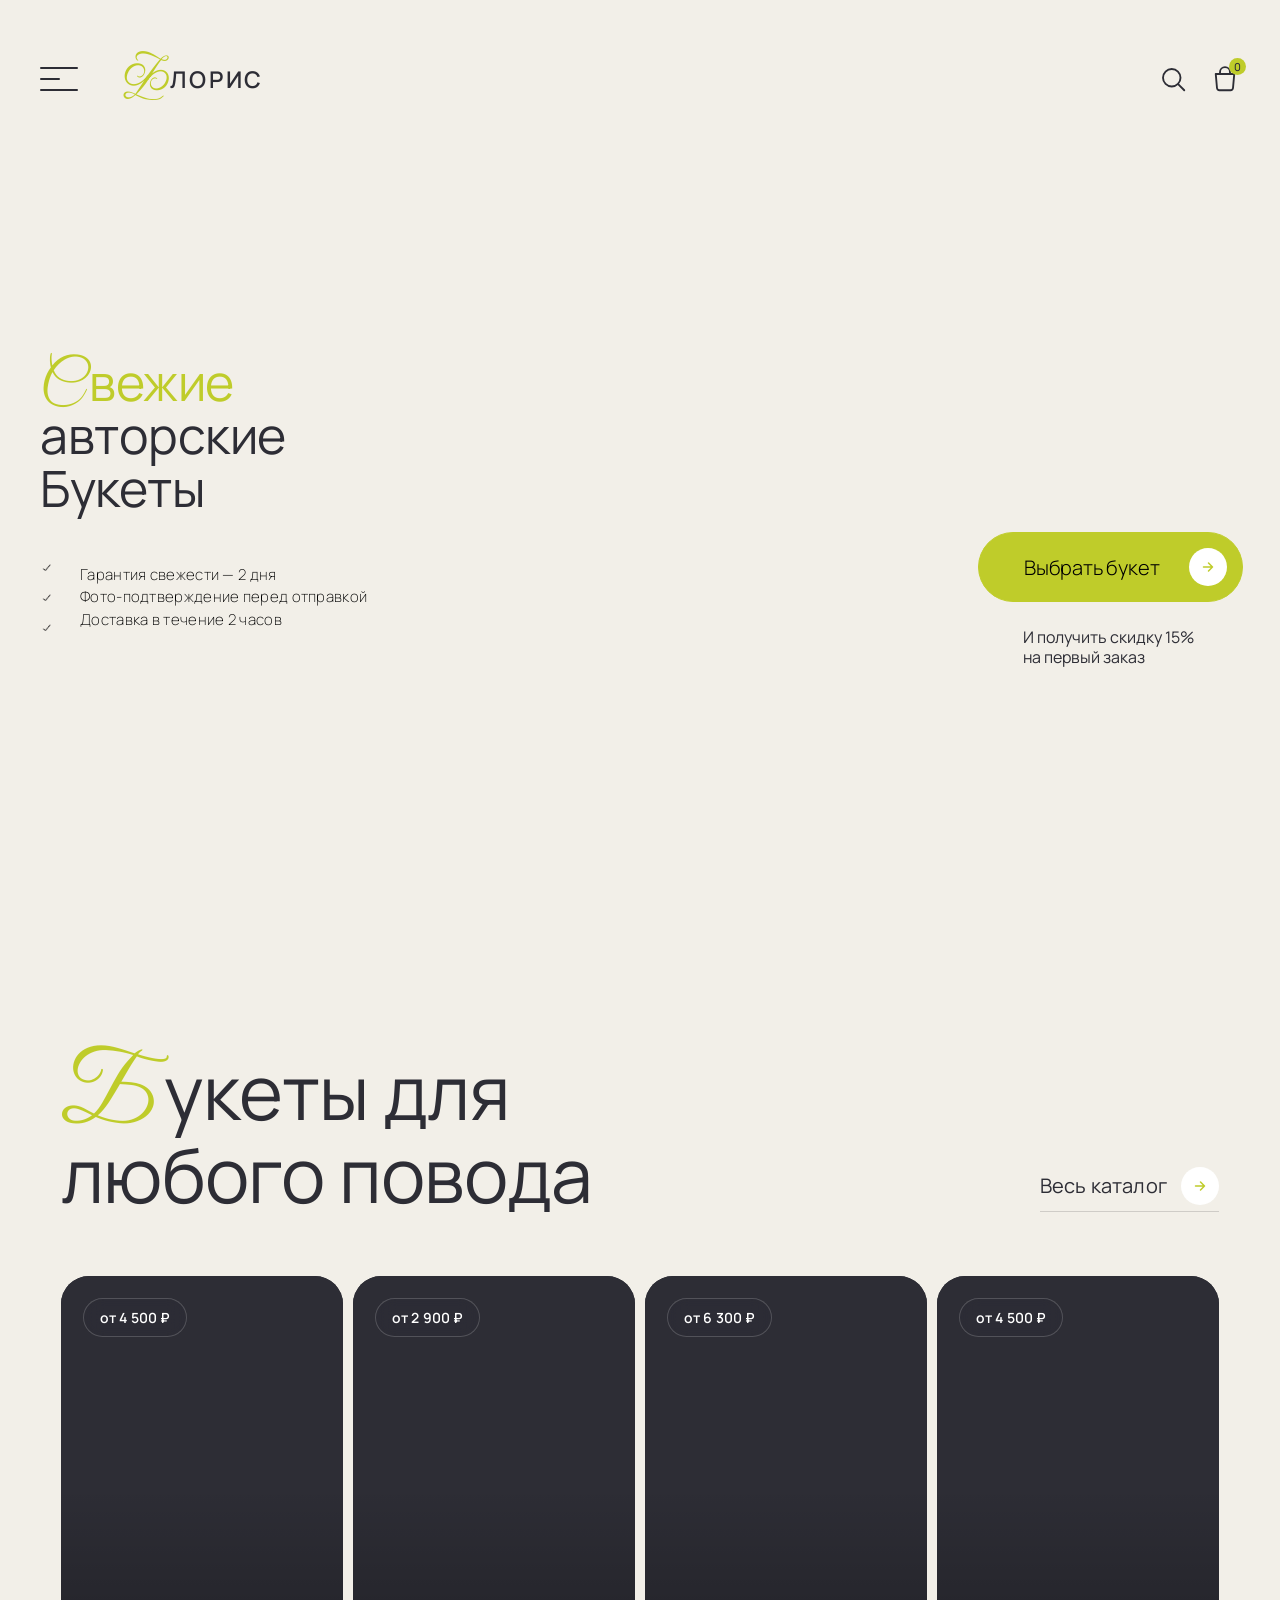
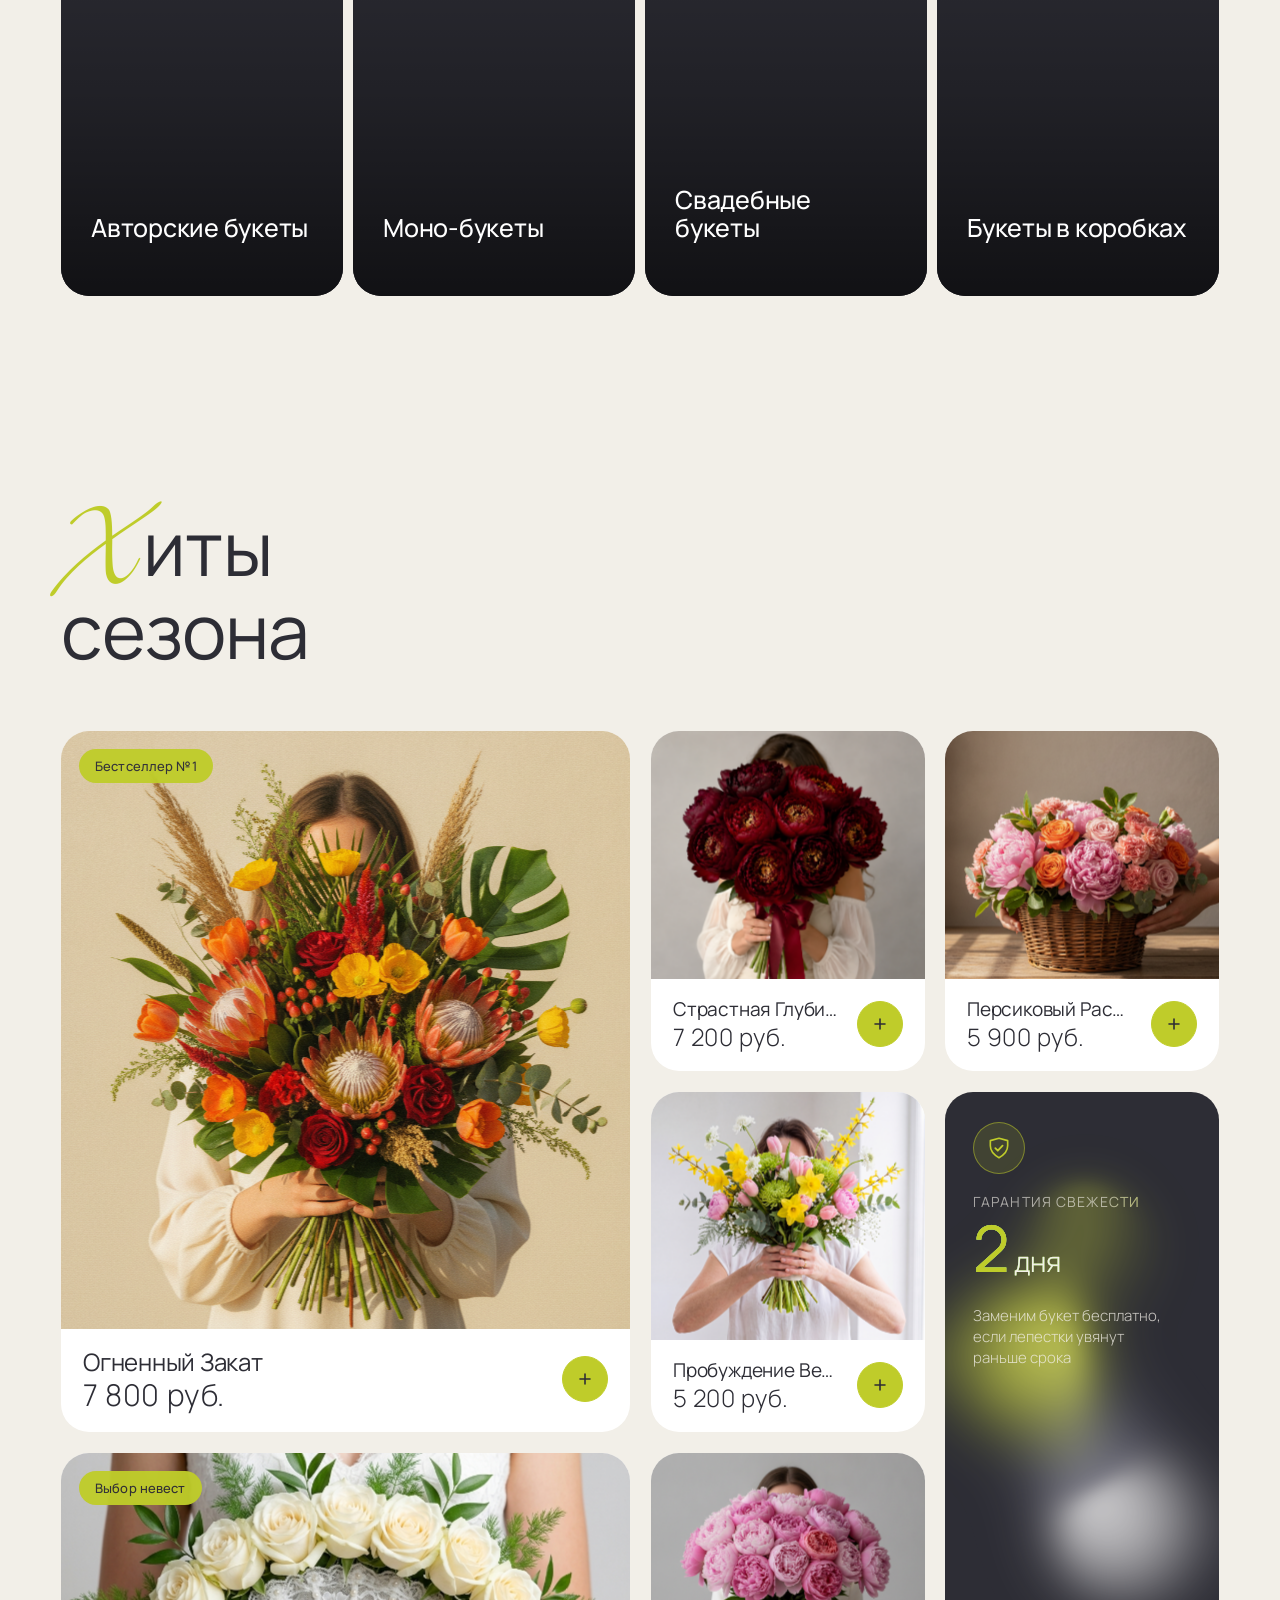
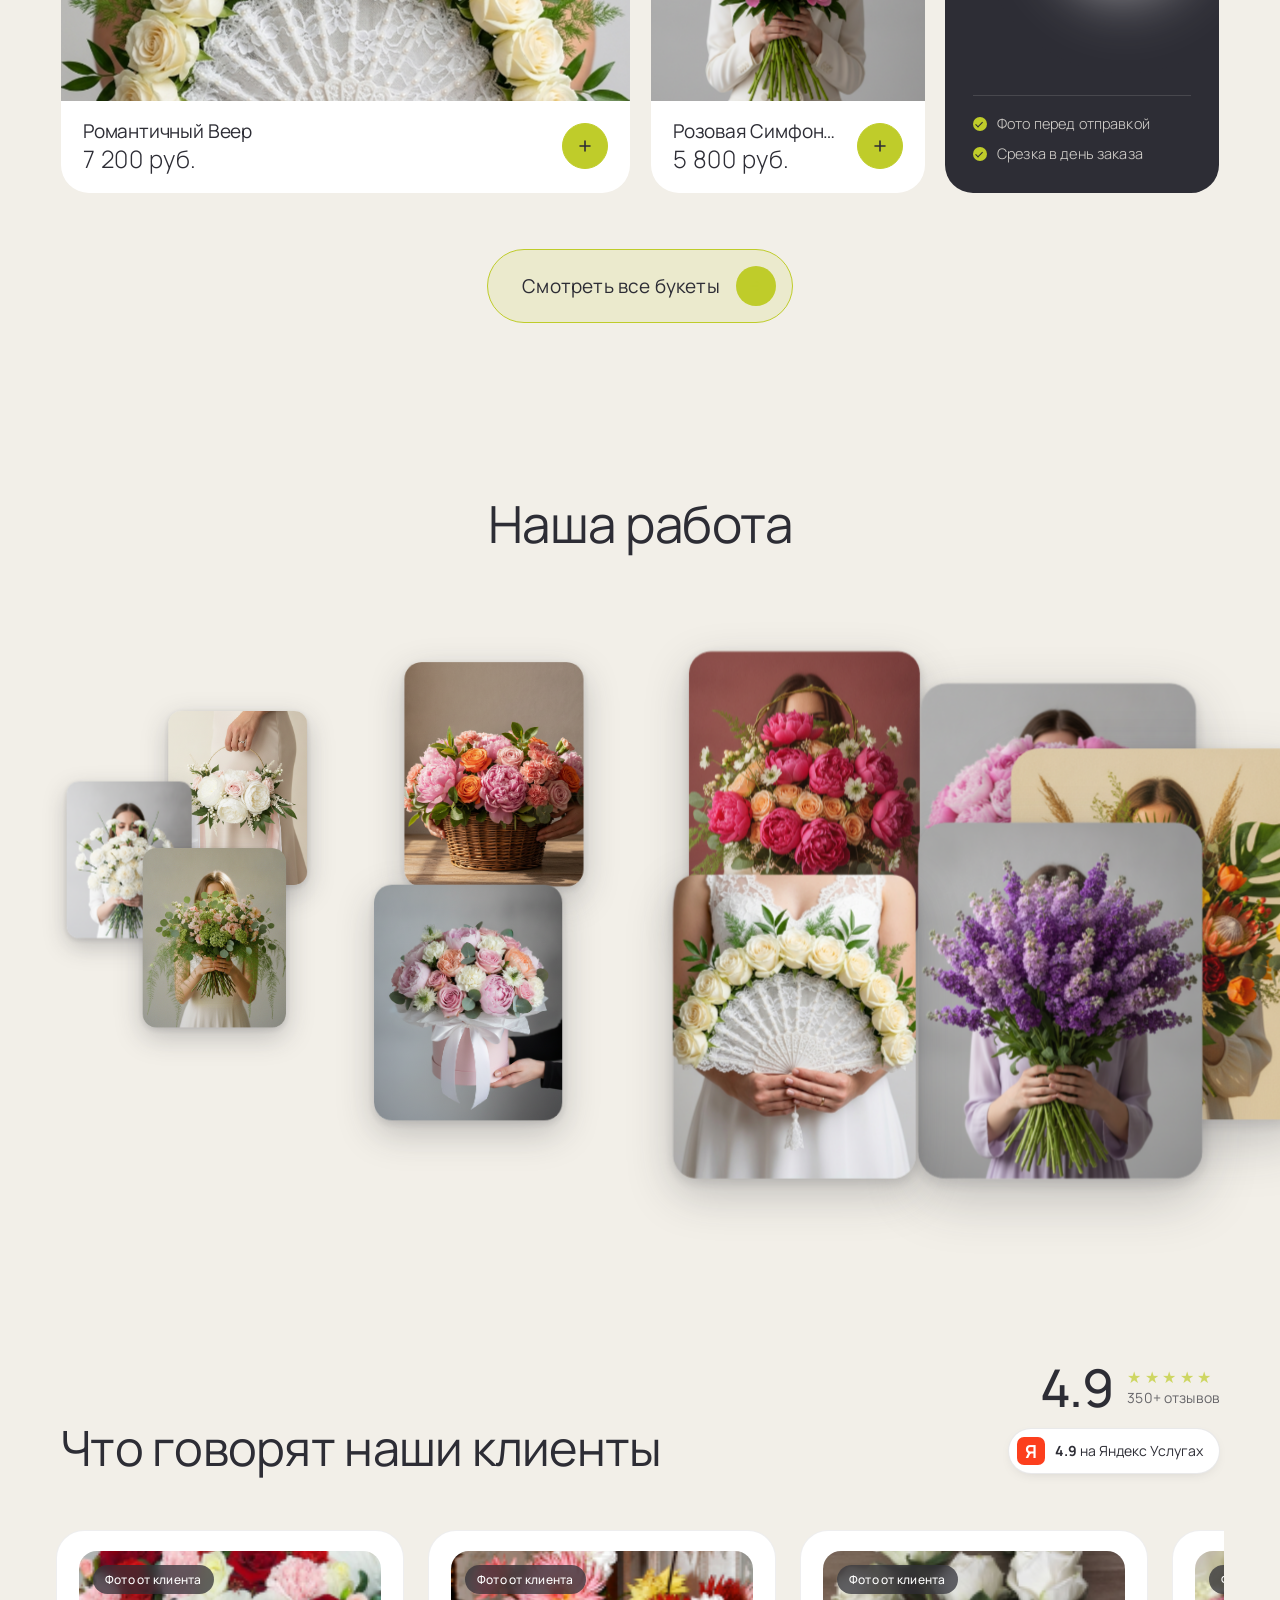
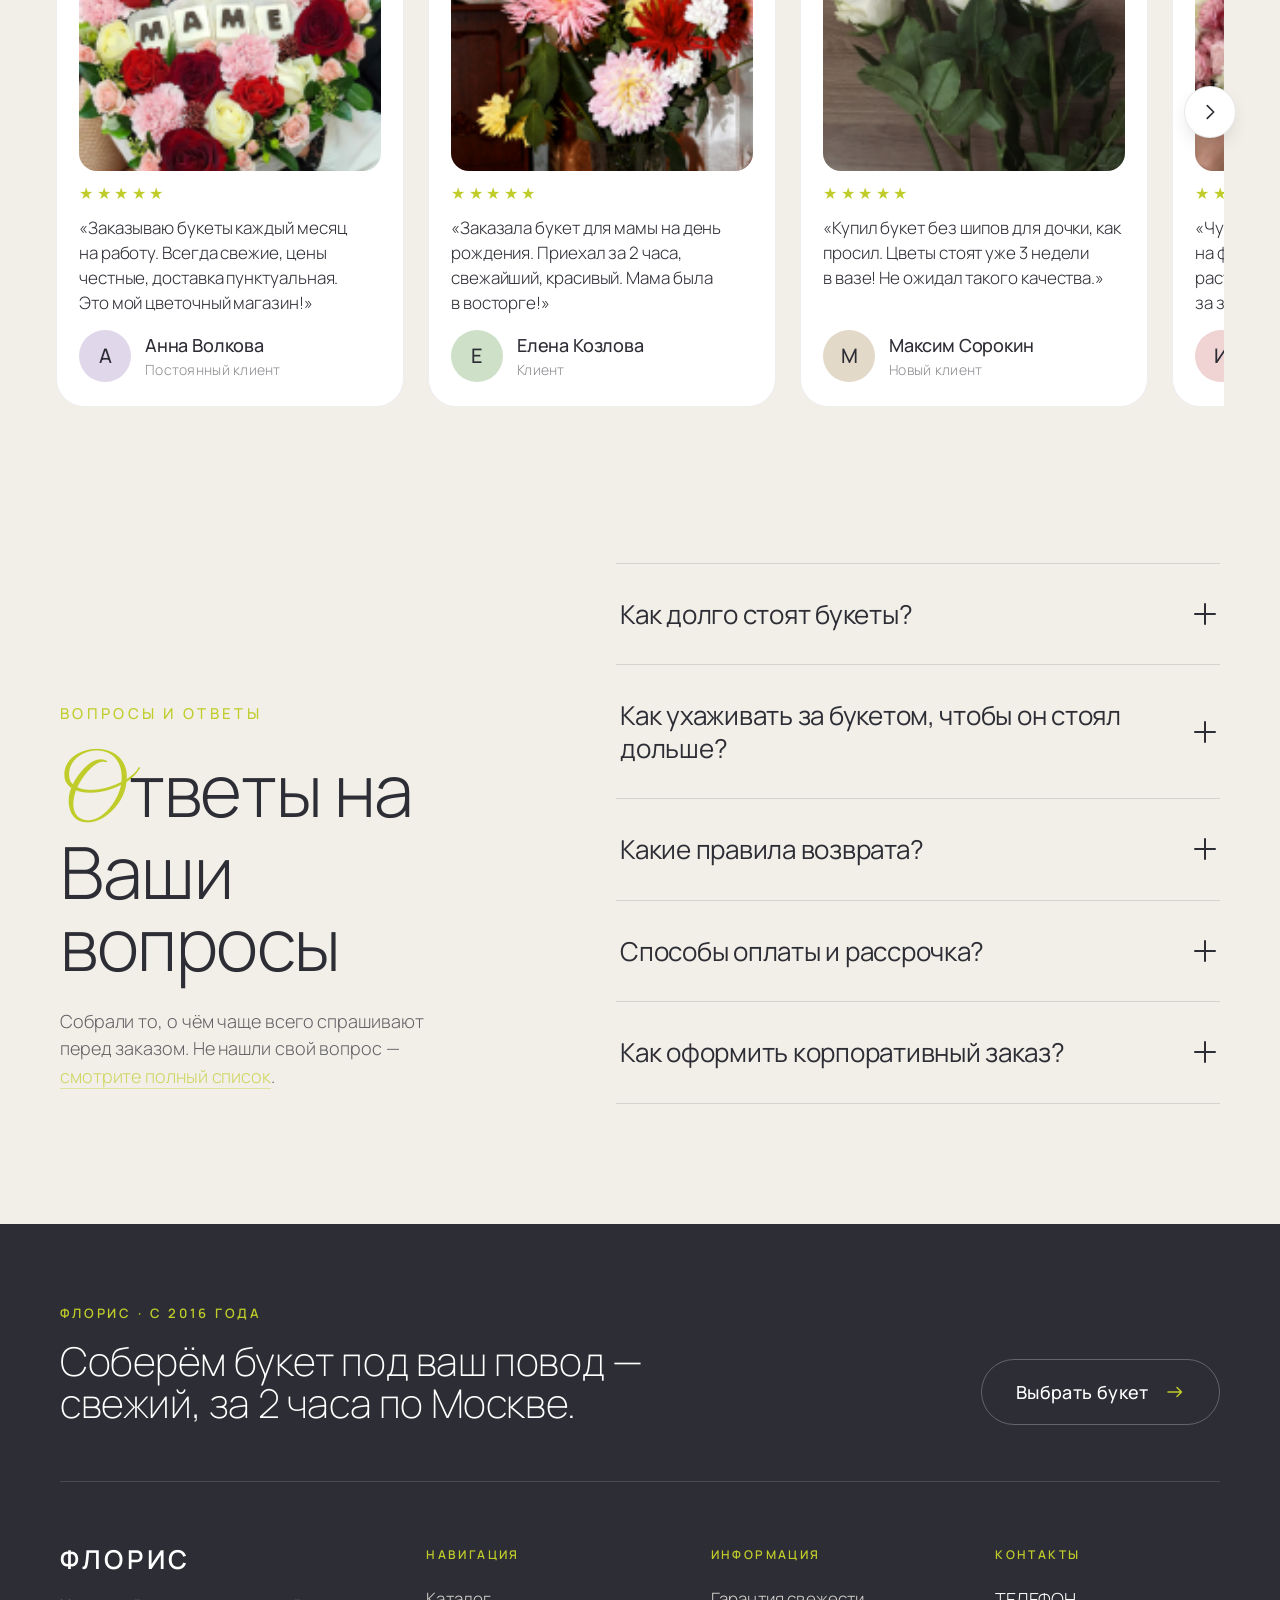
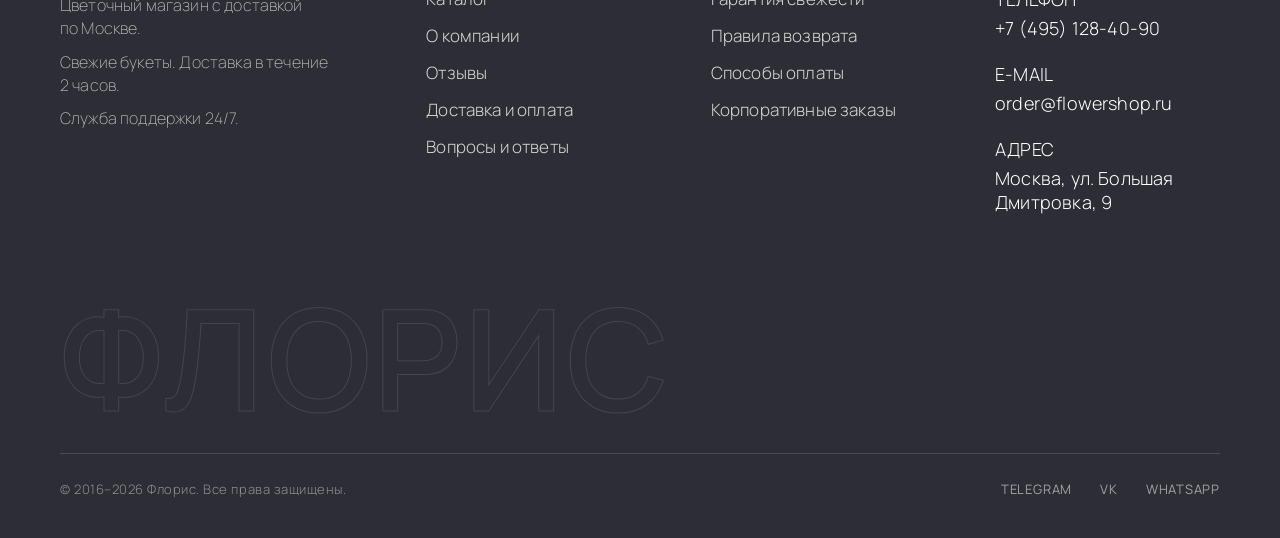
==== index.html @ cfa710cb "Заменить искорки в плашке «Гарантия свежести» на WebGL2-порт Ink Flow Field (Originkit) Полный fluid" ====
<!DOCTYPE html>
<html lang="ru">
<head>
<meta charset="UTF-8">
<meta name="viewport" content="width=device-width, initial-scale=1.0">
<title>Флорис — цветочный магазин</title>
<link rel="stylesheet" href="styles.css?v=5">
</head>
<body>

<div id="site-header-mount"></div>

<section class="page hero">

  <div class="hero-photo">
    <video class="hero-anim-video" autoplay muted loop playsinline>
      <source src="frames/HERO/hero.mp4" type="video/mp4">
    </video>
  </div>

  <div class="hero-copy">
    <p class="hero-title hero-reveal" style="--reveal-delay:.1s"><span class="hero-word hero-word--green"><span class="cap">С</span>вежие</span> <span class="hero-word">авторские</span> <span class="hero-word">Букеты</span></p>
    <div class="hero-checklist hero-reveal" style="--reveal-delay:.28s">
      <img class="hero-checklist-icons" src="icons/check.png" alt="">
      <div class="hero-checklist-text">
        <p>Гарантия свежести — 2 дня</p>
        <p>Фото-подтверждение перед отправкой</p>
        <p>Доставка в течение 2 часов</p>
      </div>
    </div>
  </div>

  <div class="hero-cta">
    <a class="hero-cta-btn hero-reveal" href="категории.html" style="--reveal-delay:.42s">
      <span>Выбрать букет</span>
      <span class="ico-arrow"><svg viewBox="0 0 16 16" width="16" height="16" fill="none"><path d="M3.5 8H12.5M12.5 8L8.5 4M12.5 8L8.5 12" stroke="#BFCC2A" stroke-width="1.5" stroke-linecap="round" stroke-linejoin="round"/></svg></span>
    </a>
    <p class="hero-cta-note hero-reveal" style="--reveal-delay:.54s">И получить скидку 15% на первый заказ</p>
  </div>
</section>

<script>
/* HERO: только послойное появление копии при загрузке (fade + translateY, stagger).
   Видео — в своём объёме, без параллакса/масштаба. Отключается при prefers-reduced-motion. */
(function(){
  var hero = document.querySelector('.hero');
  if (!hero) return;
  var reduced = window.matchMedia('(prefers-reduced-motion: reduce)').matches;

  // 1) Появление по слоям — по загрузке. При reduced-motion CSS сам показывает всё.
  if (reduced) { hero.classList.add('is-loaded'); return; }
  requestAnimationFrame(function(){
    requestAnimationFrame(function(){ hero.classList.add('is-loaded'); });
  });

  // Параллакс убран: видео остаётся в своём оригинальном объёме, без сдвига/масштаба.
})();
</script>


<div id="catalog-mount"></div>

<!-- ХИТЫ ПРОДАЖ — bento-витрина популярных букетов (namespace .hits-*) -->
<section class="page hits" id="хиты-продаж" aria-labelledby="hits-title">
  <div class="hits-head">
    <h2 class="hits-title" id="hits-title"><span class="cap">Х</span>иты<br>сезона</h2>
  </div>

  <div class="hits-grid">

    <!-- Акцентная крупная карточка (feature, span 2×2) -->
    <a class="hits-card hits-card--feature reveal" href="товар.html" style="--hits-i:0">
      <div class="hits-card-media">
        <img class="hits-card-img" src="frames/авторский букет 1.png" alt="Огненный Закат" loading="lazy">
        <span class="hits-tag">Бестселлер №1</span>
      </div>
      <div class="hits-card-body">
        <div class="hits-card-info">
          <p class="hits-card-name">Огненный Закат</p>
          <p class="hits-card-price">7 800 руб.</p>
        </div>
        <button type="button" class="hits-add postcard-btn" aria-label="Добавить «Огненный Закат» в корзину">
          <span class="hits-add-plus"><svg viewBox="0 0 16 16" width="16" height="16" fill="none"><path d="M8 3v10M3 8h10" stroke="currentColor" stroke-width="1.6" stroke-linecap="round"/></svg></span>
          <span class="hits-add-label">в корзину</span>
        </button>
      </div>
    </a>

    <a class="hits-card reveal" href="товар.html" style="--hits-i:1">
      <div class="hits-card-media">
        <img class="hits-card-img hits-img-passion" src="frames/моно-букет 2.png" alt="Страстная Глубина" loading="lazy">
      </div>
      <div class="hits-card-body">
        <div class="hits-card-info">
          <p class="hits-card-name">Страстная Глубина</p>
          <p class="hits-card-price">7 200 руб.</p>
        </div>
        <button type="button" class="hits-add postcard-btn" aria-label="Добавить «Страстная Глубина» в корзину">
          <span class="hits-add-plus"><svg viewBox="0 0 16 16" width="16" height="16" fill="none"><path d="M8 3v10M3 8h10" stroke="currentColor" stroke-width="1.6" stroke-linecap="round"/></svg></span>
          <span class="hits-add-label">в корзину</span>
        </button>
      </div>
    </a>

    <a class="hits-card reveal" href="товар.html" style="--hits-i:2">
      <div class="hits-card-media">
        <img class="hits-card-img hits-img-peach" src="frames/букет в корзине 2.png" alt="Персиковый Рассвет" loading="lazy">
      </div>
      <div class="hits-card-body">
        <div class="hits-card-info">
          <p class="hits-card-name">Персиковый Рассвет</p>
          <p class="hits-card-price">5 900 руб.</p>
        </div>
        <button type="button" class="hits-add postcard-btn" aria-label="Добавить «Персиковый Рассвет» в корзину">
          <span class="hits-add-plus"><svg viewBox="0 0 16 16" width="16" height="16" fill="none"><path d="M8 3v10M3 8h10" stroke="currentColor" stroke-width="1.6" stroke-linecap="round"/></svg></span>
          <span class="hits-add-label">в корзину</span>
        </button>
      </div>
    </a>

    <a class="hits-card reveal" href="товар.html" style="--hits-i:3">
      <div class="hits-card-media">
        <img class="hits-card-img hits-img-awakening" src="frames/авторский букет 4.jpg" alt="Пробуждение Весны" loading="lazy">
      </div>
      <div class="hits-card-body">
        <div class="hits-card-info">
          <p class="hits-card-name">Пробуждение Весны</p>
          <p class="hits-card-price">5 200 руб.</p>
        </div>
        <button type="button" class="hits-add postcard-btn" aria-label="Добавить «Пробуждение Весны» в корзину">
          <span class="hits-add-plus"><svg viewBox="0 0 16 16" width="16" height="16" fill="none"><path d="M8 3v10M3 8h10" stroke="currentColor" stroke-width="1.6" stroke-linecap="round"/></svg></span>
          <span class="hits-add-label">в корзину</span>
        </button>
      </div>
    </a>

    <!-- ПЛАШКА ГАРАНТИИ СВЕЖЕСТИ — trust-элемент (c4 / r2-3, высокая) -->
    <div class="hits-card hits-guarantee reveal" role="note" aria-label="Гарантия свежести — 2 дня" style="--hits-i:4">
      <canvas class="hits-guarantee-fx" id="guaranteeFx" aria-hidden="true"></canvas>
      <span class="hits-guarantee-icon" aria-hidden="true">
        <svg viewBox="0 0 24 24" width="26" height="26" fill="none">
          <path d="M12 21c5-2.8 8-6.4 8-11V5.2L12 3 4 5.2V10c0 4.6 3 8.2 8 11z" stroke="currentColor" stroke-width="1.5" stroke-linejoin="round"/>
          <path d="M8.6 12.2l2.3 2.3 4.4-4.6" stroke="currentColor" stroke-width="1.7" stroke-linecap="round" stroke-linejoin="round"/>
        </svg>
      </span>
      <div class="hits-guarantee-body">
        <p class="hits-guarantee-kicker shiny-pill">
          <span class="shiny-pill-base">Гарантия свежести</span>
          <span class="shiny-pill-shine" aria-hidden="true">Гарантия свежести</span>
        </p>
        <p class="hits-guarantee-num" id="guaranteeNum">2<span class="hits-guarantee-unit">&nbsp;дня</span></p>
        <p class="hits-guarantee-note">Заменим букет бесплатно, если&nbsp;лепестки увянут раньше срока</p>
      </div>
      <ul class="hits-guarantee-list">
        <li>Фото перед отправкой</li>
        <li>Срезка в день заказа</li>
      </ul>
    </div>

    <!-- Романтичный Веер — крупная карточка (span 2 колонки, выше) c1-2 / r3 -->
    <a class="hits-card hits-card--wide hits-card--fan reveal" href="товар.html" style="--hits-i:5">
      <div class="hits-card-media">
        <img class="hits-card-img" src="frames/свадебный букет 1.png" alt="Романтичный Веер" loading="lazy">
        <span class="hits-tag">Выбор невест</span>
      </div>
      <div class="hits-card-body">
        <div class="hits-card-info">
          <p class="hits-card-name">Романтичный Веер</p>
          <p class="hits-card-price">7 200 руб.</p>
        </div>
        <button type="button" class="hits-add postcard-btn" aria-label="Добавить «Романтичный Веер» в корзину">
          <span class="hits-add-plus"><svg viewBox="0 0 16 16" width="16" height="16" fill="none"><path d="M8 3v10M3 8h10" stroke="currentColor" stroke-width="1.6" stroke-linecap="round"/></svg></span>
          <span class="hits-add-label">в корзину</span>
        </button>
      </div>
    </a>

    <a class="hits-card reveal" href="товар.html" style="--hits-i:6">
      <div class="hits-card-media">
        <img class="hits-card-img hits-img-symphony" src="frames/моно-букет 4.png" alt="Розовая Симфония" loading="lazy">
      </div>
      <div class="hits-card-body">
        <div class="hits-card-info">
          <p class="hits-card-name">Розовая Симфония</p>
          <p class="hits-card-price">5 800 руб.</p>
        </div>
        <button type="button" class="hits-add postcard-btn" aria-label="Добавить «Розовая Симфония» в корзину">
          <span class="hits-add-plus"><svg viewBox="0 0 16 16" width="16" height="16" fill="none"><path d="M8 3v10M3 8h10" stroke="currentColor" stroke-width="1.6" stroke-linecap="round"/></svg></span>
          <span class="hits-add-label">в корзину</span>
        </button>
      </div>
    </a>

  </div>

  <div class="hits-foot">
    <a class="hits-all" href="категории.html">
      <span>Смотреть все букеты</span>
      <span class="ico-arrow"><svg viewBox="0 0 16 16" width="16" height="16" fill="none"><path d="M3.5 8H12.5M12.5 8L8.5 4M12.5 8L8.5 12" stroke="#BFCC2A" stroke-width="1.5" stroke-linecap="round" stroke-linejoin="round"/></svg></span>
    </a>
  </div>
</section>

<!-- ============ ГЛАВНАЯ: ОРБИТА ФОТО (Spin Image — портирован с Originkit на vanilla JS) ============ -->
<section class="page spin" id="spin" aria-label="Галерея букетов">
  <div class="spin-head" data-reveal>
    <h2 class="spin-title">Наша работа</h2>
  </div>
  <div class="spin-stage" id="spin-stage" aria-hidden="true">
    <div class="spin-orbit" id="spin-orbit">
      <span class="spin-img" style="background-image:url('frames/авторский букет 1.png')"></span>
      <span class="spin-img" style="background-image:url('frames/моно-букет 1.png')"></span>
      <span class="spin-img" style="background-image:url('frames/свадебный букет 1.png')"></span>
      <span class="spin-img" style="background-image:url('frames/букет в корзине 1.png')"></span>
      <span class="spin-img" style="background-image:url('frames/авторский букет 3.png')"></span>
      <span class="spin-img" style="background-image:url('frames/моно-букет 3.png')"></span>
      <span class="spin-img" style="background-image:url('frames/свадебный букет 2.png')"></span>
      <span class="spin-img" style="background-image:url('frames/букет в корзине 2.png')"></span>
      <span class="spin-img" style="background-image:url('frames/авторский букет 2.png')"></span>
      <span class="spin-img" style="background-image:url('frames/моно-букет 4.png')"></span>
    </div>
  </div>
</section>

<!-- ============ ГЛАВНАЯ: ОТЗЫВЫ (витринный блок) ============ -->
<section class="page home-reviews" id="home-reviews">
  <div class="home-reviews-inner">

    <header class="home-reviews-head" data-reveal>
      <div class="home-reviews-head-left">
        <h2 class="home-reviews-title">Что говорят наши клиенты</h2>
      </div>
      <div class="home-reviews-head-right">
        <div class="home-reviews-score">
          <span class="home-reviews-score-num">4.9</span>
          <span class="home-reviews-score-meta"><span class="home-reviews-stars">★★★★★</span>350+ отзывов</span>
        </div>
        <a class="home-reviews-yandex" href="#" aria-label="4.9 на Яндекс Услугах">
          <span class="ya-logo" aria-hidden="true">Я</span>
          <span class="ya-text"><strong>4.9</strong> на Яндекс&nbsp;Услугах</span>
        </a>
      </div>
    </header>

    <div class="home-reviews-carousel" data-reveal>
      <button class="hr-nav hr-prev" type="button" aria-label="Предыдущие отзывы"><svg viewBox="0 0 24 24" width="22" height="22" fill="none"><path d="M15 5l-7 7 7 7" stroke="currentColor" stroke-width="1.8" stroke-linecap="round" stroke-linejoin="round"/></svg></button>
      <div class="home-reviews-track" id="reviews-track">
        <article class="hr-card">
          <div class="hr-card-photo"><img src="frames/отзывы 3.png" alt="Букет от клиента Анны Волковой" loading="lazy"><span class="hr-card-tag">Фото от клиента</span></div>
          <span class="home-reviews-stars">★★★★★</span>
          <p class="hr-card-quote">Заказываю букеты каждый месяц на&nbsp;работу. Всегда свежие, цены честные, доставка пунктуальная. Это&nbsp;мой цветочный магазин!</p>
          <div class="home-reviews-author"><span class="home-reviews-avatar av-3">А</span><span class="home-reviews-author-info"><span class="home-reviews-author-name">Анна Волкова</span><span class="home-reviews-author-role">Постоянный клиент</span></span></div>
        </article>
        <article class="hr-card">
          <div class="hr-card-photo"><img src="frames/отзывы 1.png" alt="Букет от клиента Елены Козловой" loading="lazy"><span class="hr-card-tag">Фото от клиента</span></div>
          <span class="home-reviews-stars">★★★★★</span>
          <p class="hr-card-quote">Заказала букет для мамы на&nbsp;день рождения. Приехал за&nbsp;2&nbsp;часа, свежайший, красивый. Мама была в&nbsp;восторге!</p>
          <div class="home-reviews-author"><span class="home-reviews-avatar av-1">Е</span><span class="home-reviews-author-info"><span class="home-reviews-author-name">Елена Козлова</span><span class="home-reviews-author-role">Клиент</span></span></div>
        </article>
        <article class="hr-card">
          <div class="hr-card-photo"><img src="frames/отзывы 2.png" alt="Букет от клиента Максима Сорокина" loading="lazy"><span class="hr-card-tag">Фото от клиента</span></div>
          <span class="home-reviews-stars">★★★★★</span>
          <p class="hr-card-quote">Купил букет без&nbsp;шипов для дочки, как просил. Цветы стоят уже 3&nbsp;недели в&nbsp;вазе! Не&nbsp;ожидал такого качества.</p>
          <div class="home-reviews-author"><span class="home-reviews-avatar av-2">М</span><span class="home-reviews-author-info"><span class="home-reviews-author-name">Максим Сорокин</span><span class="home-reviews-author-role">Новый клиент</span></span></div>
        </article>
        <article class="hr-card">
          <div class="hr-card-photo"><img src="frames/отзывы 4.png" alt="Букет от клиента Ирины Мироновой" loading="lazy"><span class="hr-card-tag">Фото от клиента</span></div>
          <span class="home-reviews-stars">★★★★★</span>
          <p class="hr-card-quote">Чудесный магазин! Цветы, как на&nbsp;фото. Доставили с&nbsp;открыткой. Мужа растрогали до&nbsp;слёз. Спасибо за&nbsp;заботу к&nbsp;деталям!</p>
          <div class="home-reviews-author"><span class="home-reviews-avatar av-4">И</span><span class="home-reviews-author-info"><span class="home-reviews-author-name">Ирина Миронова</span><span class="home-reviews-author-role">Клиент</span></span></div>
        </article>
        <article class="hr-card">
          <div class="hr-card-photo"><img src="frames/отзывы 5.png" alt="Букет от клиента Олега Петрова" loading="lazy"><span class="hr-card-tag">Фото от клиента</span></div>
          <span class="home-reviews-stars">★★★★★</span>
          <p class="hr-card-quote">Позвонил с&nbsp;вопросом — флорист подробно объяснил, какие цветы в&nbsp;сезоне и что дольше стоит. Порекомендовал друзьям!</p>
          <div class="home-reviews-author"><span class="home-reviews-avatar av-5">О</span><span class="home-reviews-author-info"><span class="home-reviews-author-name">Олег Петров</span><span class="home-reviews-author-role">Клиент</span></span></div>
        </article>
      </div>
      <button class="hr-nav hr-next" type="button" aria-label="Следующие отзывы"><svg viewBox="0 0 24 24" width="22" height="22" fill="none"><path d="M9 5l7 7-7 7" stroke="currentColor" stroke-width="1.8" stroke-linecap="round" stroke-linejoin="round"/></svg></button>
    </div>
  </div>
</section>

<!-- ============ ГЛАВНАЯ: FAQ (единый компонент, инжектится из components.js) ============ -->
<div id="faq-mount"></div>

<script>
(function(){
  /* reveal-on-scroll для витринного блока отзывов
     (FAQ-аккордеон вынесен в components.js → initFAQ) */
  var reduce = window.matchMedia && window.matchMedia('(prefers-reduced-motion: reduce)').matches;
  var revealEls = document.querySelectorAll('.home-reviews [data-reveal]');
  if (reduce || !('IntersectionObserver' in window)) {
    revealEls.forEach(function(el){ el.classList.add('is-in'); });
  } else {
    var io = new IntersectionObserver(function(entries){
      entries.forEach(function(en){
        if (en.isIntersecting){ en.target.classList.add('is-in'); io.unobserve(en.target); }
      });
    }, { threshold: 0.18, rootMargin: '0px 0px -8% 0px' });
    revealEls.forEach(function(el){ io.observe(el); });
  }
})();
</script>

<div id="site-footer-mount"></div>
<script src="components.js"></script>

<script>
(function(){
  var badge = document.querySelector('.topbar-badge');
  var cartCount = window.florisCart ? window.florisCart.get() : (parseInt(badge ? badge.textContent : '0', 10) || 0);

  function setBadge(n){
    cartCount = Math.max(0, n);
    if (window.florisCart) { window.florisCart.set(cartCount); }
    else if (badge) { badge.textContent = String(cartCount); }
  }

  function parsePrice(text){
    return parseInt(text.replace(/[^\d]/g, ''), 10) || 0;
  }
  function formatPrice(num){
    return num.toString().replace(/\B(?=(\d{3})+(?!\d))/g, ' ') + ' руб.';
  }

  // --- счётчики в карточках каталога: "+"/"-" сразу меняют корзину ---
  document.querySelectorAll('.listing-stepper').forEach(function(stepper){
    var buttons = stepper.querySelectorAll('button');
    var count = stepper.querySelector('span');
    if (buttons.length < 2 || !count) return;
    buttons[0].addEventListener('click', function(){
      var v = parseInt(count.textContent, 10) || 0;
      if (v > 0) {
        count.textContent = String(v - 1);
        setBadge(cartCount - 1);
      }
    });
    buttons[1].addEventListener('click', function(){
      var v = parseInt(count.textContent, 10) || 0;
      count.textContent = String(v + 1);
      setBadge(cartCount + 1);
    });
  });

  // --- счётчик в карточке товара: локальный, влияет на «Добавить в корзину» ---
  document.querySelectorAll('.product-qty').forEach(function(stepper){
    var buttons = stepper.querySelectorAll('button');
    var count = stepper.querySelector('span');
    if (buttons.length < 2 || !count) return;
    buttons[0].addEventListener('click', function(){
      var v = parseInt(count.textContent, 10) || 0;
      count.textContent = String(Math.max(0, v - 1));
    });
    buttons[1].addEventListener('click', function(){
      var v = parseInt(count.textContent, 10) || 0;
      count.textContent = String(v + 1);
    });
  });

  // --- счётчики количества в корзине: пересчитывают сумму строки и итог ---
  function recalcCartSummary(){
    var rows = document.querySelectorAll('.cart-row');
    var totalSum = 0, totalQty = 0;
    rows.forEach(function(row){
      var unit = parsePrice(row.querySelector('.cart-row-price').textContent);
      var qty = parseInt(row.querySelector('.cart-row-qty span').textContent, 10) || 0;
      var lineTotal = unit * qty;
      row.querySelector('.cart-row-total').textContent = formatPrice(lineTotal);
      totalSum += lineTotal;
      totalQty += qty;
    });
    var summaryRow = document.querySelector('.cart-summary-row .value');
    var summaryLabel = document.querySelector('.cart-summary-row span:first-child');
    var summaryTotal = document.querySelector('.cart-summary-total .price');
    if (summaryLabel) summaryLabel.textContent = 'Товары (' + totalQty + ')';
    if (summaryRow) summaryRow.textContent = formatPrice(totalSum);
    if (summaryTotal) summaryTotal.textContent = formatPrice(totalSum);
  }

  document.querySelectorAll('.cart-row-qty').forEach(function(stepper){
    var buttons = stepper.querySelectorAll('button');
    var count = stepper.querySelector('span');
    if (buttons.length < 2 || !count) return;
    buttons[0].addEventListener('click', function(){
      var v = parseInt(count.textContent, 10) || 1;
      count.textContent = String(Math.max(1, v - 1));
      recalcCartSummary();
    });
    buttons[1].addEventListener('click', function(){
      var v = parseInt(count.textContent, 10) || 1;
      count.textContent = String(v + 1);
      recalcCartSummary();
    });
  });

  document.querySelectorAll('.cart-row-remove').forEach(function(btn){
    btn.addEventListener('click', function(){
      var row = btn.closest('.cart-row');
      if (row) row.remove();
      recalcCartSummary();
    });
  });

  // --- «в корзину» / «Добавить в корзину»: увеличивают счётчик в хедере ---
  document.querySelectorAll('.postcard-btn').forEach(function(btn){
    btn.style.cursor = 'pointer';
    btn.addEventListener('click', function(){
      if (window.florisCart && window.florisExtractProduct) {
        window.florisCart.addItem(window.florisExtractProduct(btn));
      } else {
        setBadge(cartCount + 1);
      }
    });
  });

  var addBtn = document.querySelector('.product-add-btn');
  if (addBtn) {
    addBtn.addEventListener('click', function(){
      var qtyEl = document.querySelector('.product-qty span');
      var qty = qtyEl ? (parseInt(qtyEl.textContent, 10) || 1) : 1;
      setBadge(cartCount + qty);
    });
  }
})();
</script>

<script>
(function(){
  // --- превью-карточки каталога: видео проигрывается при наведении ---
  document.querySelectorAll('.home-cat-card-photo-wrap').forEach(function(wrap){
    var video = wrap.querySelector('.home-cat-card-video');
    if (!video) return;
    wrap.addEventListener('mouseenter', function(){
      video.currentTime = 0;
      video.play();
    });
    wrap.addEventListener('mouseleave', function(){
      video.pause();
      video.currentTime = 0;
    });
  });

  // --- reveal-on-scroll для доп. секций главной ---
  var reduceMotion = window.matchMedia && window.matchMedia('(prefers-reduced-motion: reduce)').matches;
  var revealEls = document.querySelectorAll('.reveal');

  if (reduceMotion || !('IntersectionObserver' in window)) {
    revealEls.forEach(function(el){ el.classList.add('is-visible'); });
    return;
  }

  var observer = new IntersectionObserver(function(entries){
    entries.forEach(function(entry){
      if (entry.isIntersecting) {
        entry.target.classList.add('is-visible');
        observer.unobserve(entry.target);
      }
    });
  }, { threshold: 0.15, rootMargin: '0px 0px -60px 0px' });

  revealEls.forEach(function(el){ observer.observe(el); });
})();
</script>

<script>
/* ХИТЫ ПРОДАЖ: кнопка «в корзину» внутри ссылки-карточки.
   Гасим переход по ссылке-карточке и всплытие; счётчик увеличивает общий
   badge-обработчик (навешан на .postcard-btn выше). Здесь — только preventDefault. */
(function(){
  document.querySelectorAll('.hits-add').forEach(function(btn){
    btn.addEventListener('click', function(e){
      e.preventDefault();
      e.stopPropagation();
    });
  });
})();
</script>

<script>
/* Плашка «Гарантия свежести»: WebGL2-порт Ink Flow Field (Originkit) —
   чернильное поле стекается за курсором и живёт собственным блужданием
   (полный fluid-solver: advection/curl/vorticity/pressure/gradient),
   без React/JSX. Фон и виньетка исходного компонента не портированы —
   здесь это прозрачный слой поверх уже готового зелёного фона карточки. */
(function(){
  var canvas = document.getElementById('guaranteeFx');
  var host = canvas ? canvas.closest('.hits-guarantee') : null;
  if (!canvas || !host) return;

  if (window.matchMedia && window.matchMedia('(prefers-reduced-motion: reduce)').matches) return;

  var SIM_RES = 128;
  var DYE_RES = 512;
  var PRESSURE_ITERATIONS = 20;
  var PRESSURE_DECAY = 0.8;
  var VELOCITY_DISSIPATION = 0.2;
  var CURL_AT_50 = 30;
  var INJECT_RATE = 4.5;
  var SEEDS = [
    [0.28, 0.62, 140, 60],
    [0.66, 0.38, -120, 90],
    [0.5, 0.5, 40, -140]
  ];
  var DPR_CAP = 1.5;
  var MAX_COLORS = 5;
  var GL_RGBA16F = 0x881a;
  var GL_HALF_FLOAT = 0x140b;
  var GL_HALF_FLOAT_OES = 0x8d61;

  // пресет карточки «Гарантия свежести»
  var PALETTE = ['#BFCC2A', '#EBE8E8', '#2D2D35', '#BFCC2A'];
  var SPEED = 99, DISSIPATION = 52, SWIRL = 0, DRIFT = 100;
  var CURSOR_REACH = 46, CURSOR_FORCE = 85; // сильнее и крупнее по просьбе
  var DISPLAY_GAIN = 1.7; // ярче/насыщеннее итоговый чернильный след

  var VERT = [
    'precision highp float;',
    'attribute vec2 aPos;',
    'uniform vec2 uTexel;',
    'varying vec2 vUv;',
    'varying vec2 vL;',
    'varying vec2 vR;',
    'varying vec2 vT;',
    'varying vec2 vB;',
    'void main() {',
    '    vUv = aPos * 0.5 + 0.5;',
    '    vL = vUv - vec2(uTexel.x, 0.0);',
    '    vR = vUv + vec2(uTexel.x, 0.0);',
    '    vT = vUv + vec2(0.0, uTexel.y);',
    '    vB = vUv - vec2(0.0, uTexel.y);',
    '    gl_Position = vec4(aPos, 0.0, 1.0);',
    '}'
  ].join('\n');

  var FRAG_ADVECT = [
    'precision highp float;',
    'uniform sampler2D uVel;',
    'uniform sampler2D uSrc;',
    'uniform vec2 uTexel;',
    'uniform vec2 uTexelSrc;',
    'uniform float uDt;',
    'uniform float uDiss;',
    'varying vec2 vUv;',
    '#ifdef MANUAL_FILTERING',
    'vec4 bilerp(sampler2D s, vec2 uv, vec2 tsize) {',
    '    vec2 st = uv / tsize - 0.5;',
    '    vec2 iuv = floor(st);',
    '    vec2 fuv = fract(st);',
    '    vec4 a = texture2D(s, (iuv + vec2(0.5, 0.5)) * tsize);',
    '    vec4 b = texture2D(s, (iuv + vec2(1.5, 0.5)) * tsize);',
    '    vec4 c = texture2D(s, (iuv + vec2(0.5, 1.5)) * tsize);',
    '    vec4 d = texture2D(s, (iuv + vec2(1.5, 1.5)) * tsize);',
    '    return mix(mix(a, b, fuv.x), mix(c, d, fuv.x), fuv.y);',
    '}',
    '#endif',
    'void main() {',
    '    vec2 coord = vUv - uDt * texture2D(uVel, vUv).xy * uTexel;',
    '    vec2 halfTexel = uTexelSrc * 0.5;',
    '    coord = clamp(coord, halfTexel, 1.0 - halfTexel);',
    '#ifdef MANUAL_FILTERING',
    '    vec4 src = bilerp(uSrc, coord, uTexelSrc);',
    '#else',
    '    vec4 src = texture2D(uSrc, coord);',
    '#endif',
    '    gl_FragColor = src / (1.0 + uDiss * uDt);',
    '}'
  ].join('\n');

  var FRAG_DIVERGENCE = [
    'precision highp float;',
    'uniform sampler2D uVel;',
    'varying vec2 vUv;',
    'varying vec2 vL;',
    'varying vec2 vR;',
    'varying vec2 vT;',
    'varying vec2 vB;',
    'void main() {',
    '    float l = texture2D(uVel, vL).x;',
    '    float r = texture2D(uVel, vR).x;',
    '    float t = texture2D(uVel, vT).y;',
    '    float b = texture2D(uVel, vB).y;',
    '    vec2 c = texture2D(uVel, vUv).xy;',
    '    if (vL.x < 0.0) l = -c.x;',
    '    if (vR.x > 1.0) r = -c.x;',
    '    if (vT.y > 1.0) t = -c.y;',
    '    if (vB.y < 0.0) b = -c.y;',
    '    gl_FragColor = vec4(0.5 * (r - l + t - b), 0.0, 0.0, 1.0);',
    '}'
  ].join('\n');

  var FRAG_CURL = [
    'precision highp float;',
    'uniform sampler2D uVel;',
    'varying vec2 vL;',
    'varying vec2 vR;',
    'varying vec2 vT;',
    'varying vec2 vB;',
    'void main() {',
    '    float l = texture2D(uVel, vL).y;',
    '    float r = texture2D(uVel, vR).y;',
    '    float t = texture2D(uVel, vT).x;',
    '    float b = texture2D(uVel, vB).x;',
    '    gl_FragColor = vec4(0.5 * (r - l - t + b), 0.0, 0.0, 1.0);',
    '}'
  ].join('\n');

  var FRAG_VORTICITY = [
    'precision highp float;',
    'uniform sampler2D uVel;',
    'uniform sampler2D uCurl;',
    'uniform float uCurlAmt;',
    'uniform float uDt;',
    'varying vec2 vUv;',
    'varying vec2 vL;',
    'varying vec2 vR;',
    'varying vec2 vT;',
    'varying vec2 vB;',
    'void main() {',
    '    float l = texture2D(uCurl, vL).x;',
    '    float r = texture2D(uCurl, vR).x;',
    '    float t = texture2D(uCurl, vT).x;',
    '    float b = texture2D(uCurl, vB).x;',
    '    float c = texture2D(uCurl, vUv).x;',
    '    vec2 force = 0.5 * vec2(abs(t) - abs(b), abs(r) - abs(l));',
    '    force /= max(length(force), 1e-4);',
    '    force *= uCurlAmt * c;',
    '    force.y *= -1.0;',
    '    vec2 vel = texture2D(uVel, vUv).xy + force * uDt;',
    '    gl_FragColor = vec4(clamp(vel, -1000.0, 1000.0), 0.0, 1.0);',
    '}'
  ].join('\n');

  var FRAG_PRESSURE = [
    'precision highp float;',
    'uniform sampler2D uPressure;',
    'uniform sampler2D uDivergence;',
    'varying vec2 vUv;',
    'varying vec2 vL;',
    'varying vec2 vR;',
    'varying vec2 vT;',
    'varying vec2 vB;',
    'void main() {',
    '    float l = texture2D(uPressure, vL).x;',
    '    float r = texture2D(uPressure, vR).x;',
    '    float t = texture2D(uPressure, vT).x;',
    '    float b = texture2D(uPressure, vB).x;',
    '    float div = texture2D(uDivergence, vUv).x;',
    '    gl_FragColor = vec4((l + r + t + b - div) * 0.25, 0.0, 0.0, 1.0);',
    '}'
  ].join('\n');

  var FRAG_GRADIENT = [
    'precision highp float;',
    'uniform sampler2D uPressure;',
    'uniform sampler2D uVel;',
    'varying vec2 vUv;',
    'varying vec2 vL;',
    'varying vec2 vR;',
    'varying vec2 vT;',
    'varying vec2 vB;',
    'void main() {',
    '    float l = texture2D(uPressure, vL).x;',
    '    float r = texture2D(uPressure, vR).x;',
    '    float t = texture2D(uPressure, vT).x;',
    '    float b = texture2D(uPressure, vB).x;',
    '    vec2 vel = texture2D(uVel, vUv).xy - vec2(r - l, t - b);',
    '    gl_FragColor = vec4(vel, 0.0, 1.0);',
    '}'
  ].join('\n');

  var FRAG_CLEAR = [
    'precision highp float;',
    'uniform sampler2D uTex;',
    'uniform float uValue;',
    'varying vec2 vUv;',
    'void main() {',
    '    gl_FragColor = uValue * texture2D(uTex, vUv);',
    '}'
  ].join('\n');

  var FRAG_SPLAT = [
    'precision highp float;',
    'uniform sampler2D uTarget;',
    'uniform float uAspect;',
    'uniform vec3 uColor;',
    'uniform vec2 uPoint;',
    'uniform float uRadius;',
    'varying vec2 vUv;',
    'void main() {',
    '    vec2 p = vUv - uPoint;',
    '    p.x *= uAspect;',
    '    vec3 splat = exp(-dot(p, p) / uRadius) * uColor;',
    '    gl_FragColor = vec4(texture2D(uTarget, vUv).xyz + splat, 1.0);',
    '}'
  ].join('\n');

  var FRAG_DISPLAY = [
    'precision highp float;',
    'uniform sampler2D uTex;',
    'uniform float uGain;',
    'varying vec2 vUv;',
    'void main() {',
    '    vec3 c = texture2D(uTex, vUv).rgb * uGain;',
    '    c = c / (1.0 + c * 0.8);',
    '    float a = clamp(max(c.r, max(c.g, c.b)), 0.0, 1.0);',
    '    gl_FragColor = vec4(c, a);',
    '}'
  ].join('\n');

  function parseColor(input){
    if (!input) return [0, 0, 0];
    var s = String(input).trim();
    var fn = s.match(/rgba?\(([^)]+)\)/i);
    if (fn){
      var p = fn[1].split(',').map(function(v){ return parseFloat(v.trim()); });
      return [(p[0] || 0) / 255, (p[1] || 0) / 255, (p[2] || 0) / 255];
    }
    var h = s.replace('#', '');
    if (h.length === 3 || h.length === 4){
      h = h.split('').map(function(c){ return c + c; }).join('');
    }
    h = (h + '000000').slice(0, 6);
    return [
      parseInt(h.slice(0, 2), 16) / 255,
      parseInt(h.slice(2, 4), 16) / 255,
      parseInt(h.slice(4, 6), 16) / 255
    ];
  }

  function compile(gl, type, src){
    var sh = gl.createShader(type);
    if (!sh) return null;
    gl.shaderSource(sh, src);
    gl.compileShader(sh);
    if (!gl.getShaderParameter(sh, gl.COMPILE_STATUS)){
      console.warn('guaranteeFx shader:', gl.getShaderInfoLog(sh));
    }
    return sh;
  }

  function makePass(gl, frag, names, defines){
    var vs = compile(gl, gl.VERTEX_SHADER, VERT);
    var fs = compile(gl, gl.FRAGMENT_SHADER, defines + frag);
    var prog = gl.createProgram();
    if (!vs || !fs || !prog) return null;
    gl.attachShader(prog, vs);
    gl.attachShader(prog, fs);
    gl.bindAttribLocation(prog, 0, 'aPos');
    gl.linkProgram(prog);
    if (!gl.getProgramParameter(prog, gl.LINK_STATUS)){
      console.warn('guaranteeFx link:', gl.getProgramInfoLog(prog));
      return null;
    }
    var u = {};
    for (var i = 0; i < names.length; i++) u[names[i]] = gl.getUniformLocation(prog, names[i]);
    return { prog: prog, u: u };
  }

  function makeTarget(gl, w, h, fmt){
    var tex = gl.createTexture();
    var fbo = gl.createFramebuffer();
    if (!tex || !fbo) return null;
    gl.bindTexture(gl.TEXTURE_2D, tex);
    gl.texParameteri(gl.TEXTURE_2D, gl.TEXTURE_MIN_FILTER, fmt.filter);
    gl.texParameteri(gl.TEXTURE_2D, gl.TEXTURE_MAG_FILTER, fmt.filter);
    gl.texParameteri(gl.TEXTURE_2D, gl.TEXTURE_WRAP_S, gl.CLAMP_TO_EDGE);
    gl.texParameteri(gl.TEXTURE_2D, gl.TEXTURE_WRAP_T, gl.CLAMP_TO_EDGE);
    gl.texImage2D(gl.TEXTURE_2D, 0, fmt.internal, w, h, 0, fmt.format, fmt.type, null);
    gl.bindFramebuffer(gl.FRAMEBUFFER, fbo);
    gl.framebufferTexture2D(gl.FRAMEBUFFER, gl.COLOR_ATTACHMENT0, gl.TEXTURE_2D, tex, 0);
    gl.viewport(0, 0, w, h);
    gl.clearColor(0, 0, 0, 1);
    gl.clear(gl.COLOR_BUFFER_BIT);
    gl.bindFramebuffer(gl.FRAMEBUFFER, null);
    return { tex: tex, fbo: fbo, w: w, h: h, texelX: 1 / w, texelY: 1 / h };
  }

  function makeDouble(gl, w, h, fmt){
    var a = makeTarget(gl, w, h, fmt);
    var b = makeTarget(gl, w, h, fmt);
    if (!a || !b) return null;
    var d = { read: a, write: b, swap: function(){ var t = d.read; d.read = d.write; d.write = t; } };
    return d;
  }

  var opts = { alpha: true, antialias: false, premultipliedAlpha: true, depth: false, stencil: false, powerPreference: 'high-performance', preserveDrawingBuffer: true };
  var isGL2 = true;
  var gl = canvas.getContext('webgl2', opts);
  if (!gl){ isGL2 = false; gl = canvas.getContext('webgl', opts); }
  if (!gl) return;

  var linear = false, renderable = false;
  if (isGL2){
    renderable = !!gl.getExtension('EXT_color_buffer_float');
    if (!renderable) renderable = !!gl.getExtension('EXT_color_buffer_half_float');
    linear = !!gl.getExtension('OES_texture_float_linear') || renderable;
  } else {
    renderable = !!gl.getExtension('OES_texture_half_float') && !!gl.getExtension('EXT_color_buffer_half_float');
    linear = !!gl.getExtension('OES_texture_half_float_linear');
  }
  if (!renderable){
    console.warn('guaranteeFx: no renderable half-float target');
    return;
  }

  var fmt = {
    internal: isGL2 ? GL_RGBA16F : gl.RGBA,
    format: gl.RGBA,
    type: isGL2 ? GL_HALF_FLOAT : GL_HALF_FLOAT_OES,
    filter: linear ? gl.LINEAR : gl.NEAREST
  };
  var defines = linear ? '' : '#define MANUAL_FILTERING\n';

  var advect = makePass(gl, FRAG_ADVECT, ['uVel', 'uSrc', 'uTexel', 'uTexelSrc', 'uDt', 'uDiss'], defines);
  var divergence = makePass(gl, FRAG_DIVERGENCE, ['uVel', 'uTexel'], '');
  var curl = makePass(gl, FRAG_CURL, ['uVel', 'uTexel'], '');
  var vorticity = makePass(gl, FRAG_VORTICITY, ['uVel', 'uCurl', 'uCurlAmt', 'uDt', 'uTexel'], '');
  var pressure = makePass(gl, FRAG_PRESSURE, ['uPressure', 'uDivergence', 'uTexel'], '');
  var gradient = makePass(gl, FRAG_GRADIENT, ['uPressure', 'uVel', 'uTexel'], '');
  var clearPass = makePass(gl, FRAG_CLEAR, ['uTex', 'uValue', 'uTexel'], '');
  var splat = makePass(gl, FRAG_SPLAT, ['uTarget', 'uAspect', 'uColor', 'uPoint', 'uRadius', 'uTexel'], '');
  var display = makePass(gl, FRAG_DISPLAY, ['uTex', 'uGain', 'uTexel'], '');
  if (!advect || !divergence || !curl || !vorticity || !pressure || !gradient || !clearPass || !splat || !display) return;

  var quad = gl.createBuffer();
  gl.bindBuffer(gl.ARRAY_BUFFER, quad);
  gl.bufferData(gl.ARRAY_BUFFER, new Float32Array([-1, -1, 1, -1, -1, 1, 1, 1]), gl.STATIC_DRAW);
  gl.enableVertexAttribArray(0);
  gl.vertexAttribPointer(0, 2, gl.FLOAT, false, 0, 0);

  function blit(target){
    if (target){
      gl.viewport(0, 0, target.w, target.h);
      gl.bindFramebuffer(gl.FRAMEBUFFER, target.fbo);
    } else {
      gl.viewport(0, 0, canvas.width, canvas.height);
      gl.bindFramebuffer(gl.FRAMEBUFFER, null);
    }
    gl.drawArrays(gl.TRIANGLE_STRIP, 0, 4);
  }
  function bind(tex, unit){
    gl.activeTexture(gl.TEXTURE0 + unit);
    gl.bindTexture(gl.TEXTURE_2D, tex);
    return unit;
  }

  gl.disable(gl.BLEND);
  gl.disable(gl.DEPTH_TEST);

  var vel = null, dye = null, prs = null, div = null, crl = null, aspect = 1, built = '';

  function dispose(){
    var all = [
      vel ? vel.read : null, vel ? vel.write : null,
      dye ? dye.read : null, dye ? dye.write : null,
      prs ? prs.read : null, prs ? prs.write : null,
      div, crl
    ];
    for (var i = 0; i < all.length; i++){
      var t = all[i];
      if (!t) continue;
      gl.deleteTexture(t.tex);
      gl.deleteFramebuffer(t.fbo);
    }
    vel = dye = prs = null;
    div = crl = null;
  }

  function buildTargets(w, h){
    var key = w + 'x' + h;
    if (key === built) return;
    dispose();
    aspect = w / Math.max(1, h);
    var simW = aspect >= 1 ? Math.round(SIM_RES * aspect) : SIM_RES;
    var simH = aspect >= 1 ? SIM_RES : Math.round(SIM_RES / aspect);
    var dyeW = aspect >= 1 ? Math.round(DYE_RES * aspect) : DYE_RES;
    var dyeH = aspect >= 1 ? DYE_RES : Math.round(DYE_RES / aspect);
    vel = makeDouble(gl, simW, simH, fmt);
    dye = makeDouble(gl, dyeW, dyeH, fmt);
    prs = makeDouble(gl, simW, simH, fmt);
    div = makeTarget(gl, simW, simH, fmt);
    crl = makeTarget(gl, simW, simH, fmt);
    built = key;
  }

  var cssW = 0, cssH = 0;
  function resize(){
    var dpr = Math.min(window.devicePixelRatio || 1, DPR_CAP);
    cssW = canvas.clientWidth || host.clientWidth || 0;
    cssH = canvas.clientHeight || host.clientHeight || 0;
    var w = Math.max(1, Math.round(cssW * dpr));
    var h = Math.max(1, Math.round(cssH * dpr));
    if (canvas.width !== w || canvas.height !== h){
      canvas.width = w;
      canvas.height = h;
    }
    buildTargets(w, h);
  }
  resize();
  var ro = new ResizeObserver(function(){ resize(); });
  ro.observe(canvas);

  var pointer = { x: 0.5, y: 0.5, dx: 0, dy: 0, down: 0, moved: 0 };
  function onMove(e){
    var r = host.getBoundingClientRect();
    var w = host.offsetWidth || 1;
    var h = host.offsetHeight || 1;
    var nx = (e.clientX - r.left) / Math.max(1, r.width);
    var ny = 1 - (e.clientY - r.top) / Math.max(1, r.height);
    if (pointer.moved){
      pointer.dx += (nx - pointer.x) * w;
      pointer.dy += (ny - pointer.y) * h;
    }
    pointer.x = nx;
    pointer.y = ny;
    pointer.moved = 1;
  }
  function onLeave(){ pointer.moved = 0; pointer.down = 0; }
  function onDown(){ pointer.down = 1; }
  function onUp(){ pointer.down = 0; }
  host.addEventListener('pointermove', onMove);
  host.addEventListener('pointerleave', onLeave);
  host.addEventListener('pointerdown', onDown);
  host.addEventListener('pointercancel', onUp);
  window.addEventListener('pointerup', onUp);

  var raf = 0, running = false, last = 0, clock = 0, colorPhase = 0, seeded = false, ax = 0.5, ay = 0.5;

  function doSplat(px, py, fx, fy, col, radius, ink){
    if (!vel || !dye) return;
    gl.useProgram(splat.prog);
    gl.uniform1f(splat.u.uAspect, aspect);
    gl.uniform2f(splat.u.uPoint, px, py);
    gl.uniform1f(splat.u.uRadius, radius);

    gl.uniform1i(splat.u.uTarget, bind(vel.read.tex, 0));
    gl.uniform3f(splat.u.uColor, fx, fy, 0);
    blit(vel.write);
    vel.swap();

    gl.uniform1i(splat.u.uTarget, bind(dye.read.tex, 0));
    gl.uniform3f(splat.u.uColor, col[0] * ink, col[1] * ink, col[2] * ink);
    blit(dye.write);
    dye.swap();
  }

  function frame(now){
    if (!running) return;
    raf = requestAnimationFrame(frame);
    var dtReal = last ? Math.min((now - last) / 1000, 1 / 30) : 1 / 60;
    last = now;

    if (cssW <= 0 || cssH <= 0){
      resize();
      if (cssW <= 0 || cssH <= 0) return;
    }
    if (!vel || !dye || !prs || !div || !crl) return;

    var scale = Math.max(0, SPEED) / 50;
    var dt = dtReal * scale;
    clock += dt;

    var pal = PALETTE.slice(0, MAX_COLORS);
    colorPhase += dt * 0.25;
    function pick(t){
      var i = Math.floor(Math.abs(t) * pal.length) % pal.length;
      var c = parseColor(pal[i]);
      return [c[0], c[1], c[2]];
    }

    var r = 0.008 + (Math.max(0, CURSOR_REACH) / 100) * 0.16;
    var radius = r * r;

    if (!seeded){
      seeded = true;
      for (var i = 0; i < SEEDS.length; i++){
        var s = SEEDS[i];
        doSplat(s[0], s[1], s[2], s[3], pick(i / SEEDS.length), radius, 1.1);
      }
    }

    var p = pointer;
    if (p.moved && (Math.abs(p.dx) > 0.01 || Math.abs(p.dy) > 0.01)){
      var gain = (CURSOR_FORCE / 100) * 0.9 * (1 + p.down);
      doSplat(p.x, p.y, p.dx * gain, p.dy * gain, pick(colorPhase + p.x), radius, dtReal * INJECT_RATE);
    }
    p.dx = 0;
    p.dy = 0;

    if (DRIFT > 0){
      var nx = 0.5 + 0.32 * Math.sin(clock * 0.55) * Math.cos(clock * 0.17);
      var ny = 0.5 + 0.28 * Math.sin(clock * 0.43 + 1.7);
      var w = cssW || 1;
      var h = cssH || 1;
      var fx = (nx - ax) * w * (DRIFT / 100) * 1.6;
      var fy = (ny - ay) * h * (DRIFT / 100) * 1.6;
      ax = nx;
      ay = ny;
      if (Math.abs(fx) > 0.01 || Math.abs(fy) > 0.01){
        doSplat(nx, ny, fx, fy, pick(colorPhase), radius * 0.8, dtReal * INJECT_RATE * (DRIFT / 100));
      }
    }

    function setTexel(pass, t){ gl.uniform2f(pass.u.uTexel, t.texelX, t.texelY); }

    gl.useProgram(curl.prog);
    setTexel(curl, vel.read);
    gl.uniform1i(curl.u.uVel, bind(vel.read.tex, 0));
    blit(crl);

    gl.useProgram(vorticity.prog);
    setTexel(vorticity, vel.read);
    gl.uniform1i(vorticity.u.uVel, bind(vel.read.tex, 0));
    gl.uniform1i(vorticity.u.uCurl, bind(crl.tex, 1));
    gl.uniform1f(vorticity.u.uCurlAmt, (SWIRL / 50) * CURL_AT_50);
    gl.uniform1f(vorticity.u.uDt, dt);
    blit(vel.write);
    vel.swap();

    gl.useProgram(divergence.prog);
    setTexel(divergence, vel.read);
    gl.uniform1i(divergence.u.uVel, bind(vel.read.tex, 0));
    blit(div);

    gl.useProgram(clearPass.prog);
    setTexel(clearPass, prs.read);
    gl.uniform1i(clearPass.u.uTex, bind(prs.read.tex, 0));
    gl.uniform1f(clearPass.u.uValue, PRESSURE_DECAY);
    blit(prs.write);
    prs.swap();

    gl.useProgram(pressure.prog);
    setTexel(pressure, prs.read);
    gl.uniform1i(pressure.u.uDivergence, bind(div.tex, 0));
    for (var it = 0; it < PRESSURE_ITERATIONS; it++){
      gl.uniform1i(pressure.u.uPressure, bind(prs.read.tex, 1));
      blit(prs.write);
      prs.swap();
    }

    gl.useProgram(gradient.prog);
    setTexel(gradient, vel.read);
    gl.uniform1i(gradient.u.uPressure, bind(prs.read.tex, 0));
    gl.uniform1i(gradient.u.uVel, bind(vel.read.tex, 1));
    blit(vel.write);
    vel.swap();

    gl.useProgram(advect.prog);
    setTexel(advect, vel.read);
    gl.uniform2f(advect.u.uTexelSrc, vel.read.texelX, vel.read.texelY);
    gl.uniform1f(advect.u.uDt, dt);
    gl.uniform1f(advect.u.uDiss, VELOCITY_DISSIPATION);
    gl.uniform1i(advect.u.uVel, bind(vel.read.tex, 0));
    gl.uniform1i(advect.u.uSrc, bind(vel.read.tex, 0));
    blit(vel.write);
    vel.swap();

    gl.uniform2f(advect.u.uTexel, vel.read.texelX, vel.read.texelY);
    gl.uniform2f(advect.u.uTexelSrc, dye.read.texelX, dye.read.texelY);
    gl.uniform1f(advect.u.uDiss, (Math.max(1, DISSIPATION) / 100) * 2.2);
    gl.uniform1i(advect.u.uVel, bind(vel.read.tex, 0));
    gl.uniform1i(advect.u.uSrc, bind(dye.read.tex, 1));
    blit(dye.write);
    dye.swap();

    gl.useProgram(display.prog);
    gl.uniform2f(display.u.uTexel, dye.read.texelX, dye.read.texelY);
    gl.uniform1i(display.u.uTex, bind(dye.read.tex, 0));
    gl.uniform1f(display.u.uGain, DISPLAY_GAIN);
    gl.bindFramebuffer(gl.FRAMEBUFFER, null);
    gl.viewport(0, 0, canvas.width, canvas.height);
    gl.clearColor(0, 0, 0, 0);
    gl.clear(gl.COLOR_BUFFER_BIT);
    gl.drawArrays(gl.TRIANGLE_STRIP, 0, 4);
  }

  function start(){
    if (running) return;
    running = true;
    last = 0;
    raf = requestAnimationFrame(frame);
  }
  function stop(){
    running = false;
    if (raf) cancelAnimationFrame(raf);
  }

  if ('IntersectionObserver' in window){
    var io = new IntersectionObserver(function(entries){
      entries.forEach(function(entry){
        if (entry.isIntersecting) start(); else stop();
      });
    }, { threshold: 0.05 });
    io.observe(host);
  } else {
    start();
  }
})();
</script>

<script>
/* Число «2 дня» в плашке гарантии: пружинно следует за курсором и оставляет
   цветной хроматический след (упрощённый порт идеи Spring Text — без React). */
(function(){
  var card = document.querySelector('.hits-guarantee');
  var word = document.getElementById('guaranteeNum');
  if (!card || !word) return;

  if (window.matchMedia && window.matchMedia('(prefers-reduced-motion: reduce)').matches) return;

  var DAMPING = 0.82;
  var SPRING_K = 0.001 * Math.pow(20, 6 / 20); // snap = 6
  var GAP = 8;
  var LIMIT = 14; // px — сдержанная амплитуда, чтобы не спорить с остальным текстом
  var COLORS = ['#7ECD45', '#F3F7E3', '#859A17'];

  var center = { x: 0, y: 0 };
  function measure(){
    var prev = word.style.transform;
    word.style.transform = '';
    var r = word.getBoundingClientRect();
    word.style.transform = prev;
    center = { x: r.left + r.width / 2, y: r.top + r.height / 2 };
  }
  measure();
  window.addEventListener('resize', measure);
  window.addEventListener('scroll', measure, { passive: true });
  if ('ResizeObserver' in window) new ResizeObserver(measure).observe(card);

  var pointer = { x: -9999, y: -9999, inside: false };
  card.addEventListener('pointermove', function(e){
    pointer.inside = true;
    pointer.x = e.clientX;
    pointer.y = e.clientY;
  });
  card.addEventListener('pointerleave', function(){ pointer.inside = false; });

  var dispX = 0, dispY = 0, velX = 0, velY = 0;
  var trailX = new Array(COLORS.length).fill(0);
  var trailY = new Array(COLORS.length).fill(0);

  function frame(){
    requestAnimationFrame(frame);

    var targetX = 0, targetY = 0;
    if (pointer.inside){
      targetX = pointer.x - center.x;
      targetY = pointer.y - center.y;
    }
    targetX = Math.max(-LIMIT, Math.min(LIMIT, targetX));
    targetY = Math.max(-LIMIT, Math.min(LIMIT, targetY));

    velX += (targetX - dispX) * SPRING_K;
    velY += (targetY - dispY) * SPRING_K;
    velX *= DAMPING;
    velY *= DAMPING;
    dispX += velX;
    dispY += velY;

    var mag = Math.hypot(dispX, dispY);
    word.style.transform = mag < 0.1 ? '' : 'translate3d(' + dispX.toFixed(2) + 'px,' + dispY.toFixed(2) + 'px,0)';

    var speed = Math.hypot(velX, velY);
    var ramp = Math.min(1, speed / 2);
    var dirX = speed > 0.001 ? (velX / speed) * ramp : 0;
    var dirY = speed > 0.001 ? (velY / speed) * ramp : 0;
    var parts = [];
    for (var i = 0; i < COLORS.length; i++){
      var offX = -dirX * GAP * (i + 1);
      var offY = -dirY * GAP * (i + 1);
      trailX[i] += (offX - trailX[i]) * 0.25;
      trailY[i] += (offY - trailY[i]) * 0.25;
      parts.push(trailX[i].toFixed(2) + 'px ' + trailY[i].toFixed(2) + 'px 0 ' + COLORS[i]);
    }
    word.style.textShadow = parts.join(',');
  }
  requestAnimationFrame(frame);
})();
</script>

<script>
/* Отзывы — горизонтальный слайдер с кнопками ‹ ›. Листает по одной карточке (scroll-snap). */
(function(){
  var track = document.getElementById('reviews-track');
  if (!track) return;
  var prev = document.querySelector('.hr-prev');
  var next = document.querySelector('.hr-next');
  function step(){
    var card = track.querySelector('.hr-card');
    if (!card) return track.clientWidth;
    var gap = parseFloat(getComputedStyle(track).columnGap || getComputedStyle(track).gap || 0) || 24;
    return card.getBoundingClientRect().width + gap;
  }
  function update(){
    if (!prev || !next) return;
    prev.disabled = track.scrollLeft <= 4;
    next.disabled = track.scrollLeft + track.clientWidth >= track.scrollWidth - 4;
  }
  if (prev) prev.addEventListener('click', function(){ track.scrollBy({left:-step(), behavior:'smooth'}); });
  if (next) next.addEventListener('click', function(){ track.scrollBy({left:step(), behavior:'smooth'}); });
  track.addEventListener('scroll', function(){ requestAnimationFrame(update); }, {passive:true});
  window.addEventListener('resize', update, {passive:true});
  update();
})();
</script>

<script>
/* Spin Image — эллиптическая 3D-орбита фото букетов (портировано с Originkit/Framer на vanilla JS).
   Фото едут по наклонному эллипсу, глубина задаёт масштаб и z-index. rAF-вращение.
   Отключается при prefers-reduced-motion (статичная раскладка). */
(function(){
  var orbit = document.getElementById('spin-orbit');
  var stage = document.getElementById('spin-stage');
  if (!orbit || !stage) return;
  var imgs = Array.prototype.slice.call(orbit.querySelectorAll('.spin-img'));
  var n = imgs.length;
  if (!n) return;

  var reduced = window.matchMedia('(prefers-reduced-motion: reduce)').matches;

  // параметры (как в оригинале): наклон орбиты в 3D + эллипс
  var X_CURVE = 0, Y_CURVE = -18;       // без бокового перекоса (rotateY=0) — орбита симметрична по центру; лёгкий наклон вглубь
  var B_RATIO = 0.5;                    // выше эллипс — фото компактнее, меньше дыр
  var REVS_PER_SEC = reduced ? 0 : 0.05; // скорость вращения

  orbit.style.transform = 'rotateY(' + X_CURVE + 'deg) rotateX(' + (-Y_CURVE) + 'deg)';

  var W = 0, H = 0, cx = 0, cy = 0, a = 0, b = 0, cosT = 1, sinT = 0;
  var IMG_W = 200, IMG_H = 250;
  function measure(){
    var r = stage.getBoundingClientRect();
    W = r.width; H = r.height;
    cx = W/2; cy = H/2;
    // размер фото под ширину экрана
    IMG_W = W < 700 ? 130 : (W < 1100 ? 170 : 210);
    IMG_H = Math.round(IMG_W * 1.25);
    var totalW = 0.86 * W;             // орбита плотнее (меньше дыр между фото)
    a = totalW/2; b = a * B_RATIO;
    // вертикальный размах ограничен высотой сцены, чтобы фото НЕ вылезали за stage
    // (и не налезали на заголовок сверху / на след. блок снизу)
    var maxB = (H - IMG_H)/2 - 10;
    if (b > maxB) b = maxB;
    var theta0 = Math.atan2(H, W) * 0.18; // почти горизонтальная орбита
    cosT = Math.cos(theta0); sinT = Math.sin(theta0);
    imgs.forEach(function(el){ el.style.width = IMG_W+'px'; el.style.height = IMG_H+'px'; });
  }

  var phi0 = 0, raf = null, last = null;
  function frame(now){
    if (last == null) last = now;
    var dt = (now - last)/1000; last = now;
    phi0 += 2*Math.PI*REVS_PER_SEC*dt * -1; // anticlockwise
    render();
    raf = requestAnimationFrame(frame);
  }
  function render(){
    for (var i=0;i<n;i++){
      var phi = (i/n)*Math.PI*2 + phi0;
      var ex = a*Math.cos(phi), ey = b*Math.sin(phi);
      var x = ex*cosT - ey*sinT, y = ex*sinT + ey*cosT;
      var depth = (Math.cos(phi)+1)/2;          // 0 назад … 1 вперёд
      var sf = 0.6 + 0.8*depth;                 // масштаб по глубине
      var el = imgs[i];
      el.style.left = (cx + x - IMG_W/2) + 'px';
      el.style.top  = (cy + y - IMG_H/2) + 'px';
      el.style.transform = 'rotateX(' + Y_CURVE + 'deg) rotateY(' + (-X_CURVE) + 'deg) scale(' + sf.toFixed(3) + ')';
      el.style.zIndex = Math.round(y);
    }
  }

  measure(); render();
  if (REVS_PER_SEC > 0){
    var io = new IntersectionObserver(function(entries){
      entries.forEach(function(e){
        if (e.isIntersecting){ if(!raf){ last=null; raf=requestAnimationFrame(frame); } }
        else { if(raf){ cancelAnimationFrame(raf); raf=null; } }
      });
    }, {threshold:0.05});
    io.observe(stage);
  }
  var rt=null;
  window.addEventListener('resize', function(){ clearTimeout(rt); rt=setTimeout(function(){ measure(); render(); }, 150); }, {passive:true});
})();
</script>

</body>
</html>
---- styles.css ----
/* =====================================================
   ШРИФТЫ
   ===================================================== */
@font-face{font-family:'Good Vibes Pro';src:url('fonts/Заглавные буквы/GoodVibesCyr.ttf') format('truetype');font-weight:400;font-style:normal;font-display:swap;}
@font-face{font-family:'Manrope';src:url('fonts/основной шрифт/static/Manrope-ExtraLight.ttf') format('truetype');font-weight:200;font-style:normal;font-display:swap;}
@font-face{font-family:'Manrope';src:url('fonts/основной шрифт/static/Manrope-Light.ttf') format('truetype');font-weight:300;font-style:normal;font-display:swap;}
@font-face{font-family:'Manrope';src:url('fonts/основной шрифт/static/Manrope-Regular.ttf') format('truetype');font-weight:400;font-style:normal;font-display:swap;}
@font-face{font-family:'Manrope';src:url('fonts/основной шрифт/static/Manrope-Medium.ttf') format('truetype');font-weight:500;font-style:normal;font-display:swap;}
@font-face{font-family:'Manrope';src:url('fonts/основной шрифт/static/Manrope-SemiBold.ttf') format('truetype');font-weight:600;font-style:normal;font-display:swap;}
@font-face{font-family:'Manrope';src:url('fonts/основной шрифт/static/Manrope-Bold.ttf') format('truetype');font-weight:700;font-style:normal;font-display:swap;}
@font-face{font-family:'Manrope';src:url('fonts/основной шрифт/static/Manrope-ExtraBold.ttf') format('truetype');font-weight:800;font-style:normal;font-display:swap;}
@font-face{font-family:'Gotu';src:url('fonts/цифры/Gotu-Regular.ttf') format('truetype');font-weight:400;font-style:normal;font-display:swap;}

/* =====================================================
   ТОКЕНЫ (значения из Figma: файл «Флорис», холст 1920px)
   ===================================================== */
:root{
  --dark:  #2D2D35;
  --cream: #F2EFE8;
  --green: #BFCC2A;
  --white: #FFFFFF;

  --font-script: 'Good Vibes Pro', cursive;
  --font-sans:   'Manrope', sans-serif;
  --font-digits: 'Gotu', sans-serif;

  --canvas: 1920px;

  /* -----------------------------------------------------
     FLUID-ТОКЕНЫ
     Формула: clamp(min, X/1920*100vw, X) — плавное масштабирование
     между брейкпоинтами без "дыр" на 1280/1366/1440/1536/1680.
     Верхняя граница = точное значение из Figma на канве 1920px,
     нижняя граница подобрана вручную (не даёт съёжиться на 861px,
     где начинается зона ответственности мобильного @media).
     ----------------------------------------------------- */
  --page-pad: clamp(20px, 3.125vw, 60px);        /* было фиксированное left:60px/61px по всем страницам */
  --gap-xxl:  clamp(24px, 4.53vw, 87px);          /* крупные gap между блоками (напр. footer-wrap) */

  --fs-hero-title: clamp(34px, 3.906vw, 75px);    /* hero-title / cat-heading h1 / checkout-h1 / cart / reviews / faq / about */
  --fs-hero-script: clamp(40px, 4.6875vw, 90px);  /* .cap рукописный акцент рядом с hero-title */
  --fs-listing-script: clamp(46px, 6.667vw, 128px); /* крупный .cap на листингах (Авторские/Свадебные/...) */
  --fs-section-title: clamp(20px, 1.5625vw, 30px);  /* под-заголовки 30px (product-info-title, checkout-col-title и т.п.) */
  --fs-body: clamp(15px, 1.0417vw, 20px);           /* базовый текст 20px, самый частый размер в проекте */
  --fs-price: clamp(28px, 3.333vw, 64px);           /* крупная цена/число (product-price, reviews-score-num) */
  --fs-stat-num: clamp(40px, 5vw, 96px);             /* огромное число-статистика (about-cell.stat .num) */
}

*{box-sizing:border-box;}
html{-webkit-text-size-adjust:100%;}
body{
  margin:0;
  background:#c9c9c9;
  color:var(--dark);
  font-family:var(--font-sans);
  -webkit-font-smoothing:antialiased;
}
img,svg{display:block;max-width:none;}
button{font-family:inherit;cursor:pointer;border:none;background:none;padding:0;}
a{color:inherit;text-decoration:none;}
ul{list-style:none;margin:0;padding:0;}
p{margin:0;}

/* каждая страница — раньше жёстко width:1920px (обрезание на любом ноутбуке между 861-1920px).
   Теперь: тянется на всю ширину вьюпорта, не масштабируется выше исходной канвы 1920px
   (крупные мониторы не "плавают" мелким контентом — контент центрируется, а не растягивается до бесконечности). */
.page{
  position:relative;
  width:100%;
  max-width:var(--canvas);
  margin:0 auto;
  background:var(--cream);
  overflow:hidden;
}

/* =====================================================
   VIEW TRANSITIONS API — нативные cross-document переходы между
   HTML-страницами (MPA), Chrome 126+. Не JS startViewTransition(),
   чисто CSS-декларация.

   Философия: анимация ТОЧЕЧНАЯ, не одинаково активная везде.
   - Витринные/навигационные страницы (категории, авторские, свадебные,
     моно, коробки, о-компании, отзывы, hero/index) — заметнее, увереннее.
   - Страницы цикла сделки (товар, заказ, корзина, faq) — тише,
     минимальный кроссфейд, никаких лишних эффектов, чтобы не отвлекать
     от логики покупки.
   Определяется через body:has(.<page-class>), т.к. каждая страница —
   отдельный HTML-документ с общим styles.css.
   ===================================================== */
@view-transition{
  navigation:auto;
}

/* хедер не должен "мигать" между страницами — переход отключается,
   он остаётся визуально стабильным, анимируется только контент вокруг него */
::view-transition-group(site-header){
  animation-duration:0s;
}
::view-transition-old(site-header),
::view-transition-new(site-header){
  animation:none;
  mix-blend-mode:normal;
}

/* база: спокойный крестфейд с лёгким вертикальным сдвигом для всего документа */
::view-transition-old(root){
  animation:floris-fade-out .32s cubic-bezier(.4,0,.2,1) both;
}
::view-transition-new(root){
  animation:floris-fade-in .38s cubic-bezier(.16,1,.3,1) both;
}
@keyframes floris-fade-out{
  from{opacity:1;transform:translateY(0) scale(1);}
  to{opacity:0;transform:translateY(-12px) scale(0.99);}
}
@keyframes floris-fade-in{
  from{opacity:0;transform:translateY(14px) scale(0.99);}
  to{opacity:1;transform:translateY(0) scale(1);}
}

/* витринные/навигационные страницы — можно увереннее с движением */
body:has(.categories) ::view-transition-new(root),
body:has(.listing) ::view-transition-new(root),
body:has(.about) ::view-transition-new(root),
body:has(.reviews) ::view-transition-new(root),
body:has(.hero) ::view-transition-new(root){
  animation:floris-fade-in-bold .42s cubic-bezier(.16,1,.3,1) both;
}
@keyframes floris-fade-in-bold{
  from{opacity:0;transform:translateY(22px) scale(0.98);}
  to{opacity:1;transform:translateY(0) scale(1);}
}

/* страницы цикла сделки — тише, только факт плавного перехода,
   без дополнительных эффектов, чтобы не отвлекать от покупки */
body:has(.product) ::view-transition-old(root),
body:has(.checkout) ::view-transition-old(root),
body:has(.cart) ::view-transition-old(root),
body:has(.faq) ::view-transition-old(root){
  animation:floris-fade-out-quiet .2s ease-out both;
}
body:has(.product) ::view-transition-new(root),
body:has(.checkout) ::view-transition-new(root),
body:has(.cart) ::view-transition-new(root),
body:has(.faq) ::view-transition-new(root){
  animation:floris-fade-in-quiet .22s ease-out both;
}
@keyframes floris-fade-out-quiet{
  from{opacity:1;}
  to{opacity:0;}
}
@keyframes floris-fade-in-quiet{
  from{opacity:0;}
  to{opacity:1;}
}
@media (prefers-reduced-motion: reduce){
  ::view-transition-group(*),
  ::view-transition-old(*),
  ::view-transition-new(*){
    animation:none!important;
  }
}

/* =====================================================
   ХЕДЕР — единый для всех страниц, зафиксирован сверху,
   страницы прокручиваются под ним («верхняя полоса», left:61 top:49 w:1798 h:60)
   ===================================================== */
.site-header{
  position:fixed;top:0;left:0;right:0;
  width:100%;max-width:var(--canvas);height:0;
  margin:0 auto;               /* центрируем БЕЗ transform — иначе backdrop-filter не работает */
  z-index:1000;pointer-events:none;
  view-transition-name:site-header;
  transition:opacity .4s cubic-bezier(.22,1,.36,1);
}
.topbar{
  position:absolute;left:var(--page-pad);top:49px;right:var(--page-pad);width:auto;height:60px;box-sizing:border-box;
  display:flex;align-items:center;justify-content:space-between;
  pointer-events:none;
  transition:top .4s cubic-bezier(.22,1,.36,1);
}
/* при скролле шапка прижимается к самому верху, стеклянная плашка тянется до края */
.site-header.is-scrolled .topbar{top:14px;}
/* Стеклянная плашка под закреплённой шапкой — прозрачный фон + сильный блюр,
   чтобы контент под ней РАЗМЫВАЛСЯ и был виден эффект стекла. z-index не отрицательный. */
.topbar::before{
  content:"";position:absolute;inset:-14px calc(-1 * var(--page-pad));z-index:-1;
  background:rgba(242,239,232,0.55);
  backdrop-filter:blur(22px) saturate(1.6);-webkit-backdrop-filter:blur(22px) saturate(1.6);
  border-bottom:1px solid rgba(45,45,53,0.08);
  box-shadow:0 8px 30px -14px rgba(45,45,53,0.25);
  opacity:0;
  transition:opacity .4s cubic-bezier(.22,1,.36,1);
  pointer-events:none;
}
/* контент топбара — поверх стеклянной плашки; pointer-events возвращаем только тут,
   чтобы пустое место между логотипом и иконками (у самого .topbar — none) не перехватывало
   клики по контенту страницы, когда тот проскроллен под шапку */
.topbar-left,.topbar-right{position:relative;z-index:1;pointer-events:auto;}
.site-header.is-scrolled .topbar::before{opacity:1;transform:none;}
/* у футера закреплённую шапку прячем — не мешает тёмному футеру */
.site-header.is-at-footer{opacity:0;transform:translateY(-100%);pointer-events:none;}
@media (prefers-reduced-motion: reduce){
  .topbar::before{transition:none;}
}
.topbar-left{display:flex;align-items:center;gap:45px;height:60px;position:relative;}
.topbar-burger{width:38px;height:24px;flex:none;position:relative;}
.topbar-burger span{position:absolute;left:0;display:block;width:38px;height:2px;background:var(--dark);border-radius:1px;}
.topbar-burger span:nth-child(1){top:0;}
.topbar-burger span:nth-child(2){top:11px;width:20px;}
.topbar-burger span:nth-child(3){top:22px;}
.topbar-logo{display:flex;align-items:center;justify-content:center;height:60px;text-decoration:none;}
.topbar-logo-text{
  display:inline-flex;align-items:baseline;gap:0.06em;
  font-family:var(--font-sans);font-weight:600;
  font-size:23px;line-height:1;letter-spacing:0.12em;
  text-transform:uppercase;color:var(--dark);
  white-space:nowrap;
}
.topbar-logo-text .lg-cap{
  font-family:var(--font-script);font-weight:400;
  font-size:42px;line-height:0;letter-spacing:0;
  color:var(--green);text-transform:none;
  transform:translateY(0.06em);
  transition:transform .55s cubic-bezier(.16,1,.3,1);
}
.topbar-logo-text .lg-rest{
  transition:letter-spacing .55s cubic-bezier(.16,1,.3,1),color .4s ease;
}
.topbar-logo:hover .lg-cap{transform:translateY(0.06em) rotate(-6deg) scale(1.04);}
.topbar-logo:hover .lg-rest{letter-spacing:0.2em;}
.topbar-right{display:flex;align-items:center;justify-content:flex-end;gap:22px;width:auto;position:relative;}

.topbar-search{width:30px;height:30px;flex:none;position:relative;display:flex;align-items:center;justify-content:center;background:none;border:none;padding:0;cursor:pointer;color:var(--dark);}
.topbar-search .glass{width:30px;height:30px;display:block;color:var(--dark);transition:color .15s ease;}
.topbar-search:hover .glass{color:var(--green);}

.topbar-basket{position:relative;width:30px;height:30px;flex:none;display:flex;align-items:center;justify-content:center;color:var(--dark);}
.basket-icon{width:30px;height:30px;display:block;color:var(--dark);transition:color .15s ease;}
.topbar-basket:hover .basket-icon{color:var(--green);}
.topbar-badge{
  position:absolute;left:19px;top:-6px;min-width:17px;height:17px;padding:0 4px;box-sizing:border-box;
  background:var(--green);border-radius:10px;
  display:flex;align-items:center;justify-content:center;
  font-family:var(--font-sans);font-weight:500;font-size:11px;letter-spacing:0;color:var(--dark);
}

/* =====================================================
   ОБЩАЯ ИКОНКА-СТРЕЛКА (белый круг + стрелка) — используется во всех кнопках
   ===================================================== */
.ico-arrow{
  width:38px;height:38px;border-radius:50%;background:var(--white);
  display:flex;align-items:center;justify-content:center;flex:none;
}

/* =====================================================
   ВЫПАДАЮЩИЕ МЕНЮ (бургер / поиск) — «Флорис 14»
   ===================================================== */
.menu-panel{
  position:absolute;top:calc(100% + 18px);left:0;
  display:none;gap:59px;
  background:var(--cream);border-radius:24px;padding:32px 40px;
  box-shadow:0 24px 60px rgba(45,45,53,0.18);
  opacity:0;transform:translateY(-6px);
  transition:opacity .15s ease, transform .15s ease;
}
.menu-panel.right{left:auto;right:0;}
.menu-panel.open{display:flex;opacity:1;transform:translateY(0);}
.menu-col{display:flex;flex-direction:column;gap:20px;align-items:flex-start;min-width:220px;}
.menu-col.single{min-width:280px;}
.menu-label{margin:0;font-family:var(--font-sans);font-weight:300;font-size:24px;letter-spacing:0.02em;color:var(--green);white-space:nowrap;}
.menu-panel a{
  font-family:var(--font-sans);font-weight:400;font-size:24px;letter-spacing:0.01em;color:var(--dark);
  white-space:nowrap;text-decoration:none;
}
.menu-panel a:hover{color:var(--green);}

.search-panel{flex-direction:column;align-items:flex-start;gap:20px;width:806px;padding:32px 40px 36px;}
.search-box{display:flex;align-items:center;width:100%;height:60px;background:var(--green);border-radius:40px 0 0 40px;overflow:hidden;}
.search-box-icon{width:80px;height:100%;flex:none;background:none;border:none;outline:none;box-shadow:none;padding:0;margin:0;-webkit-appearance:none;appearance:none;display:flex;align-items:center;justify-content:center;cursor:pointer;}
.search-box-icon:focus,.search-box-icon:active,.search-box-icon:hover{background:none;border:none;outline:none;box-shadow:none;}
.search-box-icon img{width:34px;height:34px;display:block;}
.search-box-input{flex:1;min-width:0;height:100%;background:#F5F5F5;border:none;border-radius:40px 0 0 40px;padding:0 40px;font-family:var(--font-sans);font-weight:400;font-size:16px;color:#2D2D35;outline:none;}
.search-box-input::placeholder{color:#999;}
.search-popular{display:flex;flex-direction:column;align-items:flex-start;gap:14px;width:100%;}
.search-popular-label{margin:0;font-family:var(--font-sans);font-weight:400;font-size:22px;letter-spacing:-0.01em;color:var(--dark);}
.search-popular-grid{display:grid;grid-template-columns:repeat(3,1fr);gap:16px 40px;width:100%;}
.search-chip{display:flex;align-items:center;justify-content:space-between;gap:16px;background:none;border:none;padding:0;cursor:pointer;font-family:var(--font-sans);font-weight:400;font-size:16px;color:#000;text-align:left;}
.search-chip .chip-radio{width:30px;height:30px;flex:none;background:url('frames/поиск/radio-empty.svg') center/contain no-repeat;}
.search-chip.selected .chip-radio{background-image:url('frames/поиск/radio-selected.svg');}
.search-chip:hover span{color:var(--green);}

/* =====================================================
   СТРАНИЦА 1 — HERO
   ===================================================== */
/* Hero — полноэкранный видео-фон, копия и CTA оверлеем поверх.
   Раньше видео жило в контейнере фикс. размера с overflow:hidden — при повороте
   цветов в анимации кадр обрезался сбоку. Теперь видео = фон всей секции,
   ничего не режет; читаемость текста держим мягким градиентом-вуалью. */
/* hero = высота видимого экрана (в пределах исходной канвы) — видео доходит до низа блока,
   под ним нет пустой дыры даже когда экран ниже 1080px */
.hero{height:min(100svh, 1080px);min-height:620px;}
/* видео в своём объёме справа; overflow НЕ скрыт — цветы не режутся при повороте.
   Позиция/размер в % от canvas (351/1920, 1352/1920) — не уезжает за вьюпорт на <1920px */
/* видео прижато к НИЖНЕЙ границе блока и тянется вверх адаптивно под высоту hero */
.hero-photo{
  /* точные пропорции из Figma-макета (351/1920, 217/1920, 23/1080 на холсте 1920x1080) */
  position:absolute;
  left:18.28%;right:11.3%;bottom:0;top:2.1%;
  width:auto;height:auto;
}
.hero-anim-video{
  position:absolute;inset:0;width:100%;height:100%;object-fit:cover;object-position:100% 100%;
  /* multiply растворяет белый фон видео-кадра в бежевом фоне страницы —
     без него виден резкий стык белого прямоугольника и cream. Это НЕ наложение
     поверх, а слияние подложки: ровно так было в оригинале у Людмилы.
     cover + position 100% 100% — букет прижат к нижнему краю фрейма (видео
     заполняет рамку полностью и снизу и сверху, без letterbox-полей);
     сверху рамка при этом доходит до линии хедера. */
  mix-blend-mode:multiply;
}

/* ---- Появление копии по слоям при загрузке (fade + translateY, stagger) ---- */
.hero-reveal{opacity:0;transform:translateY(26px);}
.hero.is-loaded .hero-reveal{
  opacity:1;transform:none;
  transition:opacity 1s cubic-bezier(0.22,1,0.36,1), transform 1s cubic-bezier(0.22,1,0.36,1);
  transition-delay:var(--reveal-delay,0s);
}
@media (prefers-reduced-motion: reduce){
  .hero-reveal{opacity:1 !important;transform:none !important;transition:none !important;}
}
.hero-copy{position:absolute;left:var(--page-pad);top:clamp(200px,27.4vw,527px);width:min(480px,38vw);display:flex;flex-direction:column;gap:clamp(28px,3.7vw,52px);z-index:2;}
.hero-title{font-family:var(--font-sans);font-weight:400;font-size:var(--fs-hero-title);line-height:1.05;letter-spacing:-0.01em;color:var(--dark);margin:0;}
/* каждое слово — своя строка-блок, чтобы отступы между строками были управляемы,
   а рукописная .cap (крупная) не раздувала межстрочный интервал непредсказуемо */
.hero-title .hero-word{display:block;color:var(--dark);}
/* «Свежие» — зелёное и опущено ниже (больший отступ до «авторские») */
.hero-title .hero-word--green{color:var(--green);margin-top:0.1em;margin-bottom:0.02em;}
.hero-title .cap{font-family:var(--font-script);font-size:var(--fs-hero-script);letter-spacing:0.1em;color:inherit;line-height:0.7;}
.hero-title .accent{color:var(--green);}
.hero-checklist{display:flex;align-items:center;gap:14px;}
.hero-checklist-icons{width:26px;height:72px;flex:none;object-fit:contain;}
.hero-checklist-text{font-family:var(--font-sans);font-weight:200;font-size:var(--fs-body);line-height:1.5;letter-spacing:0.02em;color:#000;}
.hero-checklist-text p{white-space:nowrap;margin:0;}
.hero-cta{position:absolute;right:var(--page-pad);left:auto;top:clamp(430px,41.6vw,799px);width:262px;max-width:38vw;display:flex;flex-direction:column;align-items:flex-start;gap:26px;z-index:2;}
.hero-cta-btn{
  display:flex;align-items:center;justify-content:center;gap:30px;
  padding:15px 15px 15px 45px;border-radius:45.926px;
  background:var(--green);border:1.481px solid var(--green);
  cursor:pointer;
  transition:transform .25s ease, box-shadow .25s ease, background-color .25s ease;
  box-shadow:0 0 0 rgba(191,204,42,0);
}
.hero-cta-btn:hover{
  transform:translateY(-3px) scale(1.03);
  box-shadow:0 14px 28px rgba(191,204,42,0.4);
}
.hero-cta-btn:active{transform:translateY(-1px) scale(0.98);}
.hero-cta-btn span{font-family:var(--font-sans);font-weight:300;font-size:20px;letter-spacing:-0.01em;color:#000;white-space:nowrap;}
.hero-cta-btn img{width:38px;height:38px;}
.hero-cta-btn .ico-arrow{transition:transform .25s ease;}
.hero-cta-btn:hover .ico-arrow{transform:translateX(4px);}
@media (prefers-reduced-motion: reduce){
  .hero-cta-btn,.hero-cta-btn .ico-arrow{transition:none;}
  .hero-cta-btn:hover{transform:none;}
}
.hero-cta-note{
  padding:0 45px;font-family:var(--font-sans);font-weight:400;font-size:16px;line-height:1.2;color:var(--dark);width:262px;
}

/* =====================================================
   КАТАЛОГ-ПРЕВЬЮ — Magnetic Dock Carousel
   (4 видео-полосы встык, магнитное flex-grow расширение)
   ===================================================== */
.home-catalog{height:auto;padding:150px 61px 120px;}
.home-catalog-head{
  display:flex;align-items:flex-end;justify-content:space-between;gap:40px;margin-bottom:64px;
}
.home-catalog-title{
  font-family:var(--font-sans);font-weight:400;font-size:75px;line-height:0.98;letter-spacing:-0.01em;color:var(--dark);margin:0;
}
.home-catalog-title .cap{font-family:var(--font-script);font-size:90px;letter-spacing:0.1em;color:var(--green);}
.home-catalog-all{
  display:inline-flex;align-items:center;gap:14px;flex-shrink:0;
  font-family:var(--font-sans);font-weight:400;font-size:20px;letter-spacing:0.01em;color:var(--dark);
  padding-bottom:6px;border-bottom:1px solid rgba(45,45,53,0.18);transition:color .25s ease,border-color .25s ease;
}
.home-catalog-all:hover{color:var(--green);border-color:var(--green);}
.home-catalog-all .ico-arrow{display:inline-flex;transition:transform .25s ease;}
.home-catalog-all:hover .ico-arrow{transform:translateX(4px);}

/* Ровный dock: 4 равные карточки, без magnetic-зума. На hover просто оживает видео
   (плавно проявляется поверх постера), плашка цены и подпись — статичны и читаемы. */
.dock{display:flex;gap:10px;width:100%;height:620px;}
.dock__card{
  position:relative;display:block;flex:1 1 0%;min-width:0;height:100%;
  border-radius:28px;overflow:hidden;color:var(--white);background:var(--dark);
  outline:none;-webkit-tap-highlight-color:transparent;
  transition:transform .5s cubic-bezier(.22,1,.36,1), box-shadow .5s cubic-bezier(.22,1,.36,1);
}
.dock__card:hover{transform:translateY(-6px);box-shadow:0 24px 48px -20px rgba(45,45,53,0.45);}
.dock__video{
  position:absolute;inset:0;width:100%;height:100%;object-fit:cover;background:var(--dark);
}
.dock__fade{
  position:absolute;inset:0;pointer-events:none;
  background:linear-gradient(to bottom,rgba(0,0,0,0) 34%,rgba(0,0,0,0.28) 68%,rgba(0,0,0,0.62) 100%);
}
/* стильная минималистичная плашка цены — верхний-левый угол */
.dock__price{
  position:absolute;top:22px;left:22px;z-index:2;
  display:inline-flex;align-items:center;padding:9px 16px;border-radius:100px;
  background:rgba(45,45,53,0.55);backdrop-filter:blur(10px) saturate(1.1);-webkit-backdrop-filter:blur(10px) saturate(1.1);
  border:1px solid rgba(255,255,255,0.18);
  font-family:var(--font-sans);font-weight:600;font-size:14px;letter-spacing:0.01em;color:var(--white);
  white-space:nowrap;
}
.dock__body{position:absolute;left:30px;right:30px;bottom:30px;display:flex;flex-direction:column;gap:6px;z-index:2;}
.dock__label{
  font-family:var(--font-sans);font-weight:500;font-size:25px;letter-spacing:-0.01em;line-height:1.12;
  transform:translateY(0);transition:transform .35s cubic-bezier(.22,1,.36,1);
}
.dock__note{
  font-family:var(--font-sans);font-weight:300;font-size:14px;letter-spacing:0.01em;line-height:1.3;
  color:rgba(255,255,255,0.82);
  opacity:0;transform:translateY(6px);
  transition:opacity .4s ease,transform .4s cubic-bezier(.22,1,.36,1);
}
.dock__card:hover .dock__label,
.dock__card:focus-visible .dock__label{transform:translateY(-2px);}
.dock__card:hover .dock__note,
.dock__card:focus-visible .dock__note{opacity:1;transform:none;}
.dock__card:focus-visible{box-shadow:inset 0 0 0 3px var(--green);}
@media (prefers-reduced-motion: reduce){
  .dock__card,.dock__video,.dock__label,.dock__note,.home-catalog-all,.home-catalog-all .ico-arrow{transition:none;}
  .dock__card:hover{transform:none;box-shadow:none;}
}

/* =====================================================
   СТРАНИЦА 2 — КАТЕГОРИИ
   ===================================================== */
.categories{height:1030px;}
.cat-heading{
  position:absolute;left:var(--page-pad);top:162px;right:var(--page-pad);width:auto;
  display:flex;align-items:center;justify-content:space-between;color:var(--dark);flex-wrap:wrap;gap:24px;
}
.cat-heading h1{margin:0;font-family:var(--font-sans);font-weight:400;font-size:var(--fs-hero-title);line-height:1.01;letter-spacing:-0.01em;}
.cat-heading h1 .cap{font-family:var(--font-script);font-size:var(--fs-hero-script);letter-spacing:-0.02em;color:var(--green);}
.cat-perks{display:flex;flex-direction:column;gap:15px;width:422px;max-width:100%;}
.cat-perks div{display:flex;flex-direction:column;gap:2px;}
.cat-perks p:first-child{font-family:var(--font-sans);font-weight:500;font-size:var(--fs-body);line-height:1;letter-spacing:0.02em;color:var(--dark);}
.cat-perks p:last-child{font-family:var(--font-sans);font-weight:300;font-size:var(--fs-body);line-height:1.1;letter-spacing:-0.01em;color:var(--dark);opacity:0.6;}

.cat-grid{
  position:absolute;left:var(--page-pad);top:111px;right:var(--page-pad);width:auto;height:879px;
  display:flex;flex-wrap:wrap;align-items:flex-end;justify-content:center;gap:10px 18px;
}
.cat-card{
  --lift:0px;
  width:436px;height:617px;padding:20px;border-radius:28px;
  display:flex;flex-direction:column;align-items:flex-start;justify-content:center;gap:30px;
  transform:translateY(var(--lift));
  transition:transform .5s cubic-bezier(.22,1,.36,1),box-shadow .5s cubic-bezier(.22,1,.36,1),background-color .5s cubic-bezier(.22,1,.36,1);
  will-change:transform;
}
.cat-card:hover{
  --lift:-6px;
  background:rgba(255,255,255,0.55);
  box-shadow:0 1px 1px rgba(45,45,53,0.05), 0 18px 34px rgba(45,45,53,0.10);
}
.cat-card-photo-wrap{position:relative;width:398px;height:409px;border-radius:40px;overflow:hidden;flex:none;}
.cat-card-video{position:absolute;inset:0;width:100%;height:100%;object-fit:cover;transition:transform .6s cubic-bezier(.22,1,.36,1);}
.cat-card:hover .cat-card-video{transform:scale(1.05);}
/* reveal-on-scroll для карточек категорий */
.cat-card{opacity:0;transform:translate3d(0,26px,0);}
.cat-card.is-in{opacity:1;transform:translate3d(0,var(--lift),0);transition:opacity .7s cubic-bezier(.22,1,.36,1),transform .7s cubic-bezier(.22,1,.36,1),box-shadow .5s cubic-bezier(.22,1,.36,1),background-color .5s cubic-bezier(.22,1,.36,1);}
@media (prefers-reduced-motion: reduce){
  .cat-card,.cat-card-video{transition:none;}
  .cat-card{opacity:1;transform:none;}
  .cat-card:hover{--lift:0px;transform:none;}
  .cat-card:hover .cat-card-video{transform:none;}
  .cat-card.is-in{transform:none;}
}
.cat-card p{font-family:var(--font-sans);font-weight:300;font-size:20px;line-height:1.1;letter-spacing:-0.01em;color:var(--dark);}
.cat-card-btn{
  display:inline-flex;align-items:center;justify-content:space-between;gap:24px;
  padding:5px 5px 5px 45px;border-radius:45.926px;
  background:var(--green);border:1.481px solid var(--green);
}
.cat-card-btn span{font-family:var(--font-sans);font-weight:300;font-size:20px;letter-spacing:-0.01em;color:#000;white-space:nowrap;}
.cat-card-btn img{width:38px;height:38px;flex:none;}

/* =====================================================
   СТРАНИЦЫ-ЛИСТИНГИ (Авторские / Свадебные / Моно / Коробки) — left:56 top:98 w:1807
   ===================================================== */
.listing{height:auto;padding-bottom:140px;box-sizing:border-box;}
.listing-wrap{position:relative;width:auto;margin:0 var(--page-pad);padding-top:98px;display:flex;flex-direction:column;gap:39px;align-items:flex-start;}
.listing-head{display:flex;align-items:center;justify-content:space-between;width:100%;height:173px;flex-wrap:wrap;gap:20px;}
.listing-head h1{margin:0;font-family:var(--font-sans);font-weight:500;font-size:var(--fs-hero-title);line-height:1.01;letter-spacing:-0.01em;color:var(--dark);text-transform:none;}
.listing-head h1 .cap{font-family:var(--font-script);font-size:var(--fs-listing-script);letter-spacing:0.1em;color:var(--green);}
.listing-head h1 .cap.cap-sm{font-size:var(--fs-hero-script);letter-spacing:0.1em;}
.listing-desc{display:flex;flex-direction:column;gap:40px;margin-right:11px;}
.listing-desc p{margin:0;font-family:var(--font-sans);font-weight:200;font-size:var(--fs-body);line-height:1;letter-spacing:0.02em;color:#000;}
.listing-desc.ld-light p{font-weight:300;letter-spacing:-0.01em;line-height:1.1;}

/* Бенто-ритм: первая карточка — акцентный hero на всю ширину (фото слева,
   инфо справа), остальные — три равные вертикальные карточки. */
.listing-grid{
  display:grid;
  grid-template-columns:repeat(3,minmax(0,1fr));
  gap:34px 21px;
  align-items:start;
  width:100%;
}
.listing-card{
  --lift:0px;
  grid-column:span 1;
  padding:14px;
  display:flex;flex-direction:column;align-items:stretch;justify-content:flex-start;gap:20px;
  border-radius:34px;background:transparent;
  transform:translateY(var(--lift));
  transition:transform .5s cubic-bezier(.22,1,.36,1),box-shadow .5s cubic-bezier(.22,1,.36,1),background-color .5s cubic-bezier(.22,1,.36,1);
  will-change:transform;
}
.listing-card:hover{
  --lift:-6px;
  box-shadow:0 1px 1px rgba(45,45,53,0.05), 0 18px 34px rgba(45,45,53,0.10);
}
.listing-card-photo{
  width:100%;aspect-ratio:5/4;height:auto;
  border-radius:26px;object-fit:cover;object-position:center 10%;
  transition:transform .6s cubic-bezier(.22,1,.36,1);
  will-change:transform;
}
.listing-card:hover .listing-card-photo{transform:scale(1.05);}

/* «Изысканный Контраст» — букет на фото мельче, чем у соседних карточек: доп. приближение внутри рамки */
.photo-zoom-wrap{width:100%;aspect-ratio:5/4;border-radius:26px;overflow:hidden;}
.photo-zoom-wrap .photo-zoom{
  width:100%;height:100%;aspect-ratio:auto;border-radius:0;
  object-position:center 22%;transform:scale(1.22);transform-origin:center 30%;
}
.listing-card:hover .photo-zoom{transform:scale(1.28)!important;}
/* «Чистая Нежность» — гвоздики выглядят мельче соседних букетов: лёгкое приближение */
.photo-zoom-wrap .photo-zoom-sm{width:100%;height:100%;aspect-ratio:auto;border-radius:0;object-position:center 40%;transform:scale(1.13);transform-origin:center 45%;}
.listing-card:hover .photo-zoom-sm{transform:scale(1.18)!important;}
/* «Фиолетовая Грёза» — над цветами торчал кусочек затылка модели: окно кадра ниже, чисто на букет */
.photo-no-head{height:clamp(420px,30vw,480px)!important;object-position:center 34%!important;}
/* «Пробуждение Весны» — лицо/волосы модели занимали верх кадра сильнее, чем у соседних букетов */
.photo-no-head-2{height:clamp(420px,30vw,480px)!important;object-position:center 55%!important;}

/* --- Акцентная hero-карточка (первая) --- */
.listing-card:first-child{
  grid-column:1 / -1;
  flex-direction:row;align-items:stretch;gap:42px;
  padding:18px;border-radius:40px;
}
.listing-card:first-child .listing-card-photo{
  width:60%;flex:none;aspect-ratio:auto;height:clamp(380px,25vw,470px);border-radius:32px;
}
/* букет в коробке — важно показать саму коробку/кашпо, а не только цветы: окно кадра выше и обрез ниже общего */
.photo-box-hero{height:clamp(440px,30vw,520px)!important;object-position:center 25%!important;}
/* «Персиковый Рассвет» — плетёная корзина внизу кадра почти не попадала в рамку */
.photo-basket{object-position:center 80%!important;}
/* «Романтичный Веер» — руки, держащие веер, обрезались снизу; окно кадра выше, чтобы влезли и цветы, и руки */
.photo-hands-hero{height:clamp(480px,32vw,560px)!important;object-position:center 34%!important;}
.listing-card:first-child .listing-card-body{
  flex:1;display:flex;flex-direction:column;justify-content:center;gap:22px;padding-right:12px;
}
.listing-card:first-child .listing-card-name{font-size:30px;}
.listing-card:first-child .listing-card-name .cap{font-size:52px;}
.listing-card:first-child .listing-card-price{font-size:40px;}

/* --- Фото hero-карточки кликабельно: открывает полное изображение без обрезки --- */
.listing-card:first-child .listing-card-photo{cursor:zoom-in;}

.img-lightbox{
  position:fixed;inset:0;z-index:1200;
  display:flex;align-items:center;justify-content:center;
  padding:clamp(24px,5vw,64px);box-sizing:border-box;
  background:rgba(28,26,24,0.90);
  opacity:0;visibility:hidden;
  transition:opacity .4s cubic-bezier(.22,1,.36,1),visibility 0s linear .4s;
}
.img-lightbox.is-open{
  opacity:1;visibility:visible;
  transition:opacity .4s cubic-bezier(.22,1,.36,1),visibility 0s linear 0s;
}
.img-lightbox-media{
  position:relative;
  display:inline-flex;
  max-width:100%;max-height:100%;
  transform:scale(0.92);
  transition:transform .4s cubic-bezier(.22,1,.36,1);
}
.img-lightbox.is-open .img-lightbox-media{transform:scale(1);}
.img-lightbox-img{
  display:block;
  max-width:100%;max-height:100%;
  width:auto;height:auto;
  object-fit:contain;
  border-radius:18px;
  box-shadow:0 40px 90px rgba(0,0,0,0.45);
}
.img-lightbox-caption{
  position:absolute;left:0;right:0;bottom:0;
  display:flex;align-items:center;justify-content:center;gap:28px;
  padding:28px clamp(20px,3vw,36px);
  background:linear-gradient(to top, rgba(20,18,16,0.62), rgba(20,18,16,0));
  border-radius:0 0 18px 18px;
  opacity:0;transform:translateY(10px);
  transition:opacity .4s ease .15s, transform .4s ease .15s;
}
.img-lightbox.is-open .img-lightbox-caption{opacity:1;transform:translateY(0);}
.img-lightbox-name{
  margin:0;font-family:var(--font-sans);font-weight:400;
  font-size:clamp(18px,2vw,24px);line-height:1.1;letter-spacing:-0.01em;color:#FFFFFF;
}
.img-lightbox-name .cap{font-family:var(--font-script);font-size:1.5em;letter-spacing:0.02em;line-height:1;}
.img-lightbox-add{flex:none;}
.img-lightbox-add:hover{width:146px;box-shadow:0 8px 20px -8px rgba(191,204,42,0.7);}
.img-lightbox-add:hover .hits-add-label{opacity:1;}
.img-lightbox-close{
  position:absolute;top:clamp(16px,3vw,32px);right:clamp(16px,3vw,32px);
  width:48px;height:48px;border-radius:50%;
  background:rgba(255,255,255,0.10);border:1px solid rgba(255,255,255,0.28);
  color:#FFFFFF;font-family:var(--font-sans);font-size:24px;line-height:1;font-weight:300;
  display:flex;align-items:center;justify-content:center;
  cursor:pointer;
  transition:background-color .25s ease,transform .25s ease,border-color .25s ease;
}
.img-lightbox-close:hover{background:rgba(255,255,255,0.20);border-color:rgba(255,255,255,0.45);transform:rotate(90deg);}
@media (max-width:640px){
  .img-lightbox-close{width:42px;height:42px;font-size:20px;}
  .img-lightbox-caption{flex-direction:column;align-items:center;gap:14px;padding:18px;text-align:center;}
}

/* Обёртка текстовой части — общая для всех карточек */
.listing-card-body{display:flex;flex-direction:column;align-items:flex-start;gap:16px;}
.listing-card-name{margin:0;font-family:var(--font-sans);font-weight:400;font-size:22px;line-height:1.05;letter-spacing:-0.01em;color:var(--dark);}
.listing-card-name .cap{font-family:var(--font-script);font-size:36px;letter-spacing:0.02em;line-height:1;}
.listing-card-price{margin:0;font-family:var(--font-sans);font-weight:300;font-size:26px;line-height:1;letter-spacing:0.01em;color:var(--dark);opacity:0.82;}
.listing-card-actions{display:flex;align-items:center;gap:10px;margin-top:2px;width:100%;}
/* кнопка «в корзину» как в разделе «Хиты сезона» — кружок с крестиком, при наведении на карточку выезжает подпись */
.listing-card:hover .hits-add{width:146px;box-shadow:0 8px 20px -8px rgba(191,204,42,0.7);}
.listing-card:hover .hits-add-label{opacity:1;}
.listing-stepper{display:flex;align-items:center;gap:6px;flex:none;}
.listing-stepper button,.listing-stepper span{
  background:#FDFDFD;border-radius:14px;padding:0;
  width:44px;height:44px;
  display:flex;align-items:center;justify-content:center;
  box-shadow:0 1px 1px rgba(45,45,53,0.04), 0 4px 12px rgba(45,45,53,0.05);
  font-family:var(--font-sans);font-weight:300;font-size:20px;letter-spacing:0;color:var(--dark);
  text-align:center;line-height:1;
  transition:box-shadow .3s cubic-bezier(.22,1,.36,1),transform .3s cubic-bezier(.22,1,.36,1);
}
.listing-stepper span{min-width:44px;font-weight:400;}
.listing-stepper button:hover{transform:translateY(-1px);box-shadow:0 1px 1px rgba(45,45,53,0.06), 0 6px 16px rgba(45,45,53,0.09);}
.listing-more{
  flex:1;text-align:center;
  background:var(--green);border-radius:14px;padding:0 24px;height:44px;
  display:flex;align-items:center;justify-content:center;
  font-family:var(--font-sans);font-weight:400;font-size:18px;letter-spacing:-0.01em;color:var(--dark);white-space:nowrap;
  box-shadow:0 1px 1px rgba(45,45,53,0.05), 0 6px 16px rgba(191,204,42,0.28);
  transition:transform .3s cubic-bezier(.22,1,.36,1),box-shadow .3s cubic-bezier(.22,1,.36,1),filter .3s ease;
}
.listing-more:hover{transform:translateY(-2px);box-shadow:0 1px 1px rgba(45,45,53,0.06), 0 10px 22px rgba(191,204,42,0.38);filter:saturate(1.05);}
.listing-card:first-child .listing-more{flex:none;padding:0 40px;}

/* --- Reveal-on-scroll --- */
.listing-card{opacity:0;transform:translate3d(0,26px,0);}
.listing-card.is-in{opacity:1;transform:translate3d(0,var(--lift),0);transition:opacity .7s cubic-bezier(.22,1,.36,1),transform .7s cubic-bezier(.22,1,.36,1),box-shadow .5s cubic-bezier(.22,1,.36,1),background-color .5s cubic-bezier(.22,1,.36,1);}
@media (prefers-reduced-motion: reduce){
  .listing-card,.listing-card-photo,.listing-stepper button,.listing-more{transition:none;}
  .listing-card{opacity:1;transform:none;}
  .listing-card:hover{--lift:0px;transform:none;}
  .listing-card:hover .listing-card-photo{transform:none;}
  .listing-card.is-in{transform:none;}
}

/* =====================================================
   СТРАНИЦА 7 — КАРТОЧКА ТОВАРА
   ===================================================== */
/* =====================================================
   КАРТОЧКА ТОВАРА — 50/50 split (реф. Luminaire Authentik)
   Тихий блок цикла сделки: минимум декоративной анимации,
   максимум ясности — фото / название / цена / состав / CTA.
   ===================================================== */
.pd{
  position:relative;display:flex;min-height:100vh;
  background:var(--cream);
}
.pd-gallery{
  position:relative;width:50%;flex:none;
  height:100vh;min-height:640px;
  overflow:hidden;background:#e8e3d8;
}
.pd-gallery-main{
  position:absolute;inset:0;width:100%;height:100%;object-fit:cover;object-position:center 30%;
  transition:opacity .5s cubic-bezier(.4,0,.2,1);
}
/* курсор-навигация по фото (аналог Originkit Cursor Image Gallery) */
.pd-gallery-layer{
  position:absolute;inset:0;
  background-size:cover;background-position:center 30%;background-repeat:no-repeat;
  will-change:transform;
}
.pd-gallery-cursor{
  position:absolute;top:0;left:0;width:56px;height:56px;
  transform:translate(-50%,-50%);
  border-radius:50%;
  display:flex;align-items:center;justify-content:center;
  pointer-events:none;opacity:0;z-index:3;
  filter:drop-shadow(0 1px 3px rgba(0,0,0,0.35));
  transition:opacity .15s ease;
}
.pd-gallery-cursor.is-visible{opacity:1;}
.pd-gallery-dots{
  position:absolute;left:50%;bottom:clamp(20px,2.5vw,48px);transform:translateX(-50%);
  display:flex;gap:10px;z-index:2;
}
.pd-dot{
  width:8px;height:8px;border-radius:50%;
  background:rgba(255,255,255,0.55);border:none;padding:0;cursor:pointer;
  transition:background-color .25s ease, transform .25s ease;
}
.pd-dot:hover{background:rgba(255,255,255,0.85);}
.pd-dot.is-active{background:var(--white);transform:scale(1.3);}

.pd-info{
  position:relative;width:50%;flex:none;
  display:flex;align-items:center;
}
.pd-info-inner{
  width:100%;max-width:520px;margin:0 auto;
  padding:clamp(32px,4vw,0) clamp(24px,4vw,80px);
  display:flex;flex-direction:column;align-items:flex-start;gap:clamp(16px,1.6vw,28px);
}
.pd-eyebrow{
  margin:0;font-family:var(--font-sans);font-weight:500;font-size:13px;
  letter-spacing:0.12em;text-transform:uppercase;color:rgba(45,45,53,0.5);
}
.pd-title{
  margin:0;font-family:var(--font-sans);font-weight:400;
  font-size:var(--fs-hero-title);line-height:1.02;letter-spacing:-0.01em;color:var(--dark);
}
.pd-title .cap{font-family:var(--font-script);font-size:var(--fs-hero-script);letter-spacing:0.08em;color:var(--green);}
.pd-price{margin:4px 0 0;font-family:var(--font-sans);font-weight:400;font-size:clamp(22px,1.8vw,32px);letter-spacing:-0.01em;color:var(--dark);}
.pd-desc{
  margin:0;font-family:var(--font-sans);font-weight:200;font-size:var(--fs-body);
  line-height:1.55;letter-spacing:0.01em;color:rgba(0,0,0,0.72);max-width:46ch;
}

.pd-accordion{width:100%;border-top:1px solid rgba(45,45,53,0.12);margin-top:8px;}
.pd-row{
  display:flex;align-items:center;justify-content:space-between;
  padding:18px 0;border-bottom:1px solid rgba(45,45,53,0.12);
}
.pd-row-label{font-family:var(--font-sans);font-weight:500;font-size:15px;letter-spacing:0.04em;text-transform:uppercase;color:rgba(45,45,53,0.55);}
.pd-row-value{font-family:var(--font-sans);font-weight:400;font-size:16px;letter-spacing:0;color:var(--dark);}
.pd-qty{display:flex;align-items:center;gap:18px;}
.pd-qty button{
  width:28px;height:28px;border-radius:50%;border:1px solid rgba(45,45,53,0.25);
  display:flex;align-items:center;justify-content:center;
  font-family:var(--font-sans);font-size:16px;line-height:1;color:var(--dark);
  transition:border-color .2s ease, background-color .2s ease;
}
.pd-qty button:hover{border-color:var(--dark);background:rgba(45,45,53,0.04);}
.pd-qty span{font-family:var(--font-sans);font-weight:500;font-size:16px;min-width:16px;text-align:center;}

.pd-actions{width:100%;display:flex;flex-direction:column;gap:12px;margin-top:8px;}
.pd-add-btn{
  width:100%;height:58px;border-radius:4px;
  background:var(--dark);color:var(--cream);
  font-family:var(--font-sans);font-weight:500;font-size:16px;letter-spacing:0.02em;
  transition:background-color .2s ease;
}
.pd-add-btn:hover{background:#43434d;}
.pd-checkout-btn{
  width:100%;height:58px;border-radius:4px;
  display:flex;align-items:center;justify-content:center;
  border:1px solid rgba(45,45,53,0.3);
  font-family:var(--font-sans);font-weight:500;font-size:16px;letter-spacing:0.02em;color:var(--dark);
  transition:border-color .2s ease, background-color .2s ease;
}
.pd-checkout-btn:hover{border-color:var(--dark);background:rgba(45,45,53,0.04);}

/* --- addons: тихая доп. опция, не отвлекает от основного CTA --- */
.pd-addons{background:var(--cream);border-top:1px solid rgba(45,45,53,0.1);}
.pd-addons-wrap{max-width:1320px;margin:0 auto;padding:clamp(28px,3vw,48px) var(--page-pad);}
.pd-addons-label{margin:0 0 18px;font-family:var(--font-sans);font-weight:500;font-size:13px;letter-spacing:0.1em;text-transform:uppercase;color:rgba(45,45,53,0.5);}
.pd-addons-list{display:flex;flex-wrap:wrap;justify-content:center;gap:14px;}
.pd-addon{
  position:relative;display:flex;align-items:center;gap:14px;
  padding:10px 18px 10px 10px;border:1px solid rgba(45,45,53,0.14);border-radius:60px;
  cursor:pointer;transition:border-color .2s ease, background-color .2s ease;
}
.pd-addon:hover{border-color:rgba(45,45,53,0.3);}
.pd-addon-check{position:absolute;opacity:0;width:0;height:0;}
.pd-addon:has(.pd-addon-check:checked){border-color:var(--green);background:rgba(191,204,42,0.08);}
.pd-addon-photo{width:56px;height:56px;border-radius:50%;object-fit:cover;flex:none;}
.pd-addon-name{font-family:var(--font-sans);font-weight:400;font-size:15px;color:var(--dark);white-space:nowrap;}
.pd-addon-price{font-family:var(--font-sans);font-weight:500;font-size:14px;color:rgba(45,45,53,0.55);white-space:nowrap;}

/* --- related: "с этим товаром покупают" — маркетинговая логика, спокойная сетка --- */
.pd-related{background:var(--cream);border-top:1px solid rgba(45,45,53,0.1);}
.pd-related-wrap{max-width:1440px;margin:0 auto;padding:clamp(48px,5vw,80px) var(--page-pad) clamp(64px,6vw,100px);}
.pd-related-title{
  margin:0 0 clamp(24px,2.5vw,40px);
  font-family:var(--font-sans);font-weight:400;font-size:clamp(22px,1.8vw,32px);letter-spacing:-0.01em;color:var(--dark);
}
.pd-related-list{display:grid;grid-template-columns:repeat(4,1fr);gap:clamp(14px,1.6vw,28px);}
.pd-related-card{display:block;}
.pd-related-card img{
  width:100%;aspect-ratio:3/4;object-fit:cover;border-radius:6px;
  transition:opacity .3s ease;
}
.pd-related-card:hover img{opacity:0.88;}
.pd-related-info{display:flex;align-items:center;justify-content:space-between;gap:8px;margin-top:14px;}
.pd-related-text{display:flex;flex-direction:column;gap:4px;min-width:0;}
.pd-related-name{margin:0;font-family:var(--font-sans);font-weight:400;font-size:15px;color:var(--dark);}
.pd-related-price{margin:0;font-family:var(--font-sans);font-weight:500;font-size:14px;color:rgba(45,45,53,0.6);}
/* кнопка «в корзину» рядом с текстом — как в «Хитах сезона», но чуть меньше */
.hits-add.pd-related-add{flex:none;width:36px;height:36px;}
.pd-related-add .hits-add-plus{width:34px;height:34px;font-size:17px;}
.pd-related-add .hits-add-label{font-size:13px;}
.pd-related-card:hover .pd-related-add{width:118px;box-shadow:0 8px 20px -8px rgba(191,204,42,0.7);}
.pd-related-card:hover .pd-related-add .hits-add-label{opacity:1;}

/* --- быстрый заказ: попап с карточки товара --- */
.qb-overlay{
  display:none;position:fixed;inset:0;background:rgba(45,45,53,0.55);z-index:300;
  align-items:center;justify-content:center;padding:24px;box-sizing:border-box;
}
.qb-overlay.open{display:flex;}
.qb-modal{
  position:relative;width:420px;max-width:100%;max-height:90vh;overflow-y:auto;
  background:var(--white);border-radius:8px;padding:32px 36px 36px;box-sizing:border-box;
  display:flex;flex-direction:column;gap:22px;box-shadow:0 24px 60px rgba(45,45,53,0.25);
}
.qb-head{position:relative;text-align:center;}
.qb-eyebrow{margin:0;font-family:var(--font-sans);font-weight:600;font-size:13px;letter-spacing:0.14em;text-transform:uppercase;color:var(--dark);}
.qb-close{position:absolute;top:-4px;right:0;background:none;border:none;font-size:26px;line-height:1;color:var(--dark);cursor:pointer;padding:0;}

.qb-product{display:flex;align-items:flex-start;justify-content:space-between;gap:16px;}
.qb-product-name{margin:0 0 4px;font-family:var(--font-sans);font-weight:600;font-size:20px;color:var(--dark);}
.qb-product-price{margin:0;font-family:var(--font-sans);font-weight:400;font-size:15px;color:rgba(45,45,53,0.55);}
.qb-product-photo{width:60px;height:60px;border-radius:10px;object-fit:cover;flex:none;}

.qb-field{border-bottom:1px solid #D9D6CE;}
.qb-field input{
  width:100%;height:48px;border:none;background:none;outline:none;
  font-family:var(--font-sans);font-size:16px;text-align:center;color:var(--dark);
  transition:border-color .15s ease;
}
.qb-field input::placeholder{color:rgba(45,45,53,0.35);}

.qb-submit{
  width:100%;height:56px;background:var(--dark);border:none;border-radius:100px;cursor:pointer;
  font-family:var(--font-sans);font-weight:600;font-size:13px;letter-spacing:0.1em;text-transform:uppercase;color:var(--cream);
  transition:background-color .18s ease;
}
.qb-submit:hover{background:#43434d;}
.qb-submit:disabled{opacity:0.6;cursor:default;}
.qb-note{margin:-10px 0 0;text-align:center;font-family:var(--font-sans);font-size:13px;color:var(--green);min-height:16px;}
.qb-note.error{color:#D8534F;}

.qb-check{display:flex;align-items:flex-start;gap:12px;cursor:pointer;}
.qb-check-input{position:absolute;width:1px;height:1px;opacity:0;pointer-events:none;}
.qb-check-icon{
  width:22px;height:22px;border-radius:50%;background:rgba(191,204,42,0.15);flex:none;position:relative;
  transition:background-color .15s ease;
}
.qb-check-icon::after{
  content:'';position:absolute;left:50%;top:46%;width:10px;height:6px;
  border-left:2px solid var(--green);border-bottom:2px solid var(--green);
  transform:translate(-50%,-50%) rotate(-45deg);opacity:0;transition:opacity .15s ease;
}
.qb-check-input:checked ~ .qb-check-icon{background:rgba(191,204,42,0.25);}
.qb-check-input:checked ~ .qb-check-icon::after{opacity:1;}
.qb-check span:last-child{font-family:var(--font-sans);font-size:13px;line-height:1.5;color:rgba(45,45,53,0.7);}
.qb-check a{color:var(--green);text-decoration:underline;}

@media (max-width:560px){
  .qb-modal{padding:28px 22px 30px;}
}

/* =====================================================
   СТРАНИЦЫ 8-9 — ОФОРМЛЕНИЕ ЗАКАЗА
   ===================================================== */
/* было: height:1080px + checkout-wrap absolute → при длинном контенте (карточка "Доставка" + список товаров)
   футер, идущий следующим элементом в потоке, наезжал поверх. Теперь секция резиновая. */
.checkout{height:auto;padding:clamp(120px,13vw,160px) 0 clamp(64px,6vw,88px);box-sizing:border-box;}
.checkout-wrap{
  position:static;width:100%;max-width:720px;margin:0 auto;padding:0 var(--page-pad);box-sizing:border-box;
}
.checkout-main{display:flex;flex-direction:column;gap:46px;align-items:flex-start;justify-content:center;width:100%;}
.checkout-h1{margin:0;font-family:var(--font-sans);font-weight:400;font-size:var(--fs-hero-title);line-height:1.01;letter-spacing:-0.01em;color:var(--dark);white-space:nowrap;}
.checkout-h1 .cap{font-family:var(--font-script);font-size:var(--fs-hero-script);letter-spacing:0.1em;}

/* --- dl: раздел «Доставка» на странице оформления заказа --- */
.dl{width:min(640px, 100%);display:flex;flex-direction:column;gap:4px;}
.dl-head{display:flex;align-items:center;justify-content:space-between;margin-bottom:18px;}
.dl-head h2{margin:0;font-family:var(--font-sans);font-weight:600;font-size:24px;color:var(--dark);}
.dl-city{
  position:relative;display:inline-flex;align-items:center;width:fit-content;cursor:pointer;
  font-family:var(--font-sans);font-size:16px;color:rgba(45,45,53,0.6);
  transition:color .35s ease;
}
.dl-city::after{
  content:'';position:absolute;left:0;bottom:-2px;height:1px;width:100%;
  background:var(--green);transform:scaleX(0);transform-origin:left;
  transition:transform .45s cubic-bezier(.16,1,.3,1);
}
.dl-city:hover{color:var(--dark);}
.dl-city:hover::after{transform:scaleX(1);}

.dl-method-row{display:flex;gap:12px;margin-bottom:20px;}
.dl-method{
  flex:1;text-align:left;padding:22px 26px;border:1.5px solid rgba(45,45,53,0.2);border-radius:16px;
  background:none;cursor:pointer;display:flex;flex-direction:column;gap:6px;
  transition:background-color .22s ease, border-color .22s ease;
}
.dl-method:hover{border-color:var(--green);}
.dl-method.active{background:var(--green);border-color:var(--green);}
.dl-method-name{font-family:var(--font-sans);font-weight:600;font-size:22px;color:var(--dark);transition:color .22s ease;}
.dl-method-sub{font-family:var(--font-sans);font-size:16px;color:rgba(45,45,53,0.55);transition:color .22s ease;}
.dl-method.active .dl-method-sub{color:rgba(45,45,53,0.7);}
@media (min-width: 861px){
  /* кнопки способа доставки растянуты на всю ширину строки (как адрес/дата
     ниже), текст подзаголовка чуть мельче; отступ над/под текстом — 15px;
     только десктоп */
  .dl-method{flex:1;padding:15px 22px;}
  .dl-method-sub{font-size:14px;}
}

.dl-row{
  width:100%;display:flex;align-items:center;gap:14px;padding:16px 4px;
  background:none;border:none;cursor:pointer;text-align:left;
}
.dl-row.disabled{cursor:default;opacity:0.7;}
.dl-row-icon{width:22px;height:22px;flex:none;object-fit:contain;}
/* глиф пина визуально мельче глифа календаря в том же вьюбоксе — компенсируем масштабом */
.dl-addr-icon{transform:scale(1.18);}
.dl-row-text{flex:1;min-width:0;display:flex;flex-direction:column;gap:3px;}
.dl-row-label{font-family:var(--font-sans);font-size:14px;color:rgba(45,45,53,0.5);}
.dl-row-value{font-family:var(--font-sans);font-weight:500;font-size:var(--fs-body);color:var(--dark);overflow:hidden;text-overflow:ellipsis;white-space:nowrap;}
.dl-row-arrow{font-size:22px;color:rgba(45,45,53,0.35);flex:none;}
.dl-divider{height:1px;background:rgba(45,45,53,0.1);}

.dl-cart-list{display:flex;flex-direction:column;padding:14px 0;}
.dl-cart-item{display:flex;align-items:center;gap:16px;padding:12px 0;}
.dl-cart-item img{width:150px;height:150px;border-radius:20px;object-fit:cover;flex:none;}
.dl-cart-item-info{flex:1;min-width:0;}
.dl-cart-item-name{margin:0 0 3px;font-family:var(--font-sans);font-weight:400;font-size:20px;color:var(--dark);}
.dl-cart-item-price{margin:0;font-family:var(--font-sans);font-weight:500;font-size:20px;color:rgba(45,45,53,0.6);}
.dl-cart-item-qty{display:flex;align-items:center;gap:10px;flex:none;}
.dl-cart-item-qty button{
  width:32px;height:32px;border-radius:50%;border:1px solid rgba(45,45,53,0.2);background:none;
  display:flex;align-items:center;justify-content:center;cursor:pointer;font-size:20px;color:var(--dark);
  transition:border-color .15s ease;
}
.dl-cart-item-qty button:hover{border-color:var(--dark);}
.dl-cart-item-qty span{font-family:var(--font-sans);font-weight:500;font-size:20px;min-width:14px;text-align:center;}

.dl-tabs{display:flex;gap:24px;padding:14px 4px 0;border-top:1px solid rgba(45,45,53,0.1);}
.dl-tab{border:none;background:none;padding:0;cursor:pointer;font-family:var(--font-sans);font-weight:500;font-size:16px;color:rgba(45,45,53,0.45);transition:color .15s ease;}
.dl-tab.active{color:var(--dark);}
.dl-tab-panel{margin:14px 4px 0;font-family:var(--font-sans);font-size:var(--fs-body);line-height:1.6;color:rgba(45,45,53,0.6);}

.dl-summary{display:flex;flex-direction:column;gap:8px;margin-top:22px;padding-top:18px;border-top:1px solid rgba(45,45,53,0.12);}
.dl-summary-row{display:flex;align-items:center;justify-content:space-between;gap:16px;font-family:var(--font-sans);font-size:var(--fs-body);color:rgba(45,45,53,0.6);}
.dl-summary-row.total{font-size:var(--fs-section-title);font-weight:500;color:var(--dark);padding-top:4px;}

.dl-submit{
  width:100%;height:66px;margin-top:18px;background:var(--dark);border:none;border-radius:100px;cursor:pointer;
  font-family:var(--font-sans);font-weight:600;font-size:22px;letter-spacing:0.01em;color:var(--cream);
  transition:background-color .18s ease;
}
.dl-submit:hover{background:#43434d;}
.dl-submit:disabled{opacity:0.6;cursor:default;}
.dl-note{margin:8px 0 0;text-align:center;font-family:var(--font-sans);font-size:15px;color:var(--green);min-height:16px;}
.dl-note.error{color:#D8534F;}

/* --- попап: адрес доставки --- */
.addr-overlay,.dt-overlay{
  display:none;position:fixed;inset:0;background:rgba(45,45,53,0.55);z-index:300;
  align-items:center;justify-content:center;padding:24px;box-sizing:border-box;
}
.addr-overlay.open,.dt-overlay.open{display:flex;}
.addr-modal{
  position:relative;width:480px;max-width:100%;max-height:90vh;overflow-y:auto;
  background:var(--white);border-radius:16px;padding:32px;box-sizing:border-box;
  display:flex;flex-direction:column;gap:14px;box-shadow:0 24px 60px rgba(45,45,53,0.25);
}
.addr-modal h3{margin:0 0 6px;font-family:var(--font-sans);font-weight:600;font-size:20px;color:var(--dark);}
.addr-close{position:absolute;top:18px;right:20px;background:none;border:none;font-size:24px;line-height:1;color:var(--dark);cursor:pointer;padding:0;}
.addr-field{display:flex;flex-direction:column;gap:6px;}
.addr-field label{font-family:var(--font-sans);font-size:12px;color:rgba(45,45,53,0.5);}
.addr-field input,.addr-field textarea{
  width:100%;box-sizing:border-box;padding:12px 14px;border:1px solid #D6D4CE;border-radius:8px;
  font-family:var(--font-sans);font-size:14px;color:var(--dark);outline:none;resize:vertical;
  transition:border-color .18s ease;
}
.addr-field input:focus,.addr-field textarea:focus{border-color:var(--green);}
.addr-field-row{display:grid;grid-template-columns:1fr 1fr;gap:12px;}
.addr-save{
  width:100%;height:52px;margin-top:6px;background:var(--dark);border:none;border-radius:100px;cursor:pointer;
  font-family:var(--font-sans);font-weight:600;font-size:15px;color:var(--cream);transition:background-color .18s ease;
}
.addr-save:hover{background:#43434d;}

/* --- попап: дата и время доставки --- */
.dt-modal{
  position:relative;width:520px;max-width:100%;background:var(--white);border-radius:16px;
  padding:28px;box-sizing:border-box;display:flex;flex-direction:column;gap:18px;
  box-shadow:0 24px 60px rgba(45,45,53,0.25);
}
.dt-modal h3{margin:0;font-family:var(--font-sans);font-weight:600;font-size:20px;color:var(--dark);}
.dt-date-row{display:flex;gap:10px;overflow-x:auto;padding-bottom:2px;}
.dt-chip{
  flex:none;display:flex;flex-direction:column;gap:4px;padding:10px 16px;border:1.5px solid rgba(45,45,53,0.14);
  border-radius:12px;background:var(--white);cursor:pointer;transition:border-color .18s ease;
}
.dt-chip:hover{border-color:rgba(45,45,53,0.3);}
.dt-chip.active{border-color:var(--dark);}
.dt-chip-day{font-family:var(--font-sans);font-weight:500;font-size:13px;color:var(--dark);white-space:nowrap;}
.dt-chip-price{font-family:var(--font-sans);font-size:12px;color:rgba(45,45,53,0.5);}
.dt-selected{display:flex;align-items:center;gap:14px;padding:14px 0;border-top:1px solid rgba(45,45,53,0.1);}
.dt-selected-icon{font-size:18px;}
.dt-selected-text{flex:1;}
.dt-selected-date{margin:0 0 2px;font-family:var(--font-sans);font-weight:600;font-size:15px;color:var(--dark);}
.dt-selected-price{margin:0;font-family:var(--font-sans);font-size:13px;color:rgba(45,45,53,0.55);}
.dt-selected-radio{width:20px;height:20px;border-radius:50%;background:#F0C24B;flex:none;}
.dt-save{
  width:100%;height:54px;background:var(--dark);border:none;border-radius:100px;cursor:pointer;
  font-family:var(--font-sans);font-weight:600;font-size:15px;color:var(--cream);transition:background-color .18s ease;
}
.dt-save:hover{background:#43434d;}

/* =====================================================
   СТРАНИЦА 10 — ОТЗЫВЫ
   ===================================================== */
/* страница отзывов — резина, всё в потоке (было фикс 1071px + absolute → карточки наезжали) */
.reviews{height:auto;padding:clamp(120px,13vw,160px) 0 clamp(80px,8vw,120px);}
.reviews-head{position:static;left:auto;top:auto;right:auto;width:100%;max-width:1798px;margin:0 auto clamp(48px,5vw,72px);padding:0 var(--page-pad);box-sizing:border-box;display:flex;flex-wrap:wrap;align-items:center;justify-content:space-between;gap:24px;}
.reviews-head h1{margin:0;flex:none;font-family:var(--font-sans);font-weight:400;font-size:var(--fs-hero-title);line-height:1.01;letter-spacing:-0.01em;color:var(--dark);}
.reviews-head h1 .cap{font-family:var(--font-script);font-size:var(--fs-hero-script);letter-spacing:0.08em;color:var(--green);}
.reviews-score{display:flex;align-items:center;gap:16px;flex:none;}
.reviews-score-num{margin:0;font-family:var(--font-sans);font-weight:400;font-size:var(--fs-price);line-height:1;letter-spacing:-0.01em;color:var(--dark);text-align:center;}
.reviews-score-label{margin:4px 0 0;font-family:var(--font-sans);font-weight:300;font-size:var(--fs-section-title);letter-spacing:0.02em;color:var(--dark);text-align:center;}
.reviews-score-sub{margin:0;font-family:var(--font-sans);font-weight:300;font-size:var(--fs-body);letter-spacing:-0.01em;color:var(--dark);text-align:center;}
.reviews-bars{display:flex;flex-direction:column;gap:9px;}
.reviews-bar-row{display:flex;align-items:center;gap:3px;}
.reviews-bar-row img{width:20px;height:20px;}
.reviews-bar-row span{margin-left:4px;font-family:var(--font-sans);font-weight:300;font-size:var(--fs-body);letter-spacing:-0.01em;color:var(--dark);}

.reviews-grid{position:static;left:auto;top:auto;right:auto;width:100%;max-width:1798px;margin:0 auto;padding:0 var(--page-pad);box-sizing:border-box;display:grid;grid-template-columns:repeat(3,1fr);gap:24px;}
.review-shot-card{
  width:100%;min-height:440px;margin:0;padding:30px;border-radius:32px;
  background:var(--white);border:1px solid rgba(45,45,53,0.08);
  display:flex;flex-direction:column;align-items:flex-start;justify-content:flex-start;
  box-sizing:border-box;overflow:hidden;
  box-shadow:0 1px 1px rgba(45,45,53,0.04), 0 16px 34px -22px rgba(45,45,53,0.28);
  transition:transform .45s cubic-bezier(.22,1,.36,1), box-shadow .45s cubic-bezier(.22,1,.36,1);
}
.review-shot-card:hover{transform:translateY(-6px);box-shadow:0 1px 1px rgba(45,45,53,0.04), 0 26px 50px -24px rgba(45,45,53,0.38);}
.review-shot-card.tall{width:100%;min-height:440px;margin:0;}

.review-stars{margin:0 0 18px;font-size:15px;letter-spacing:3px;color:var(--green);line-height:1;}
.review-quote{
  margin:0 0 24px;font-family:var(--font-sans);font-weight:300;font-style:italic;
  font-size:19px;line-height:1.5;letter-spacing:0.01em;color:var(--dark);opacity:0.85;
  display:-webkit-box;-webkit-box-orient:vertical;-webkit-line-clamp:4;overflow:hidden;
  height:114px;width:100%;
}
.review-author{display:flex;align-items:center;gap:12px;}
.review-avatar{
  width:40px;height:40px;border-radius:50%;flex:none;
  display:flex;align-items:center;justify-content:center;
  font-family:var(--font-sans);font-weight:600;font-size:16px;color:var(--dark);
}
.av-1{background:#cfe0c9;}
.av-2{background:#e3d9c9;}
.av-3{background:#e0d7ea;}
.av-4{background:#f0d3d3;}
.av-5{background:#d3e2f0;}
.review-author-info{display:flex;flex-direction:column;gap:2px;}
.review-author-name{font-family:var(--font-sans);font-weight:600;font-size:15px;letter-spacing:0.01em;color:var(--dark);}
.review-author-role{font-family:var(--font-sans);font-weight:300;font-size:13px;letter-spacing:0.01em;color:var(--dark);opacity:0.55;}

.review-shot-badge{display:flex;align-items:center;justify-content:flex-end;width:100%;margin-top:auto;align-self:stretch;padding-top:16px;}
/* .leaf (розовый цветок-лого) убран по правилу декора — оставляем только фото букета от клиента */
.review-shot-badge img.leaf{display:none;}
.review-shot-badge .face-frame{width:120px;height:150px;flex:none;border-radius:16px;overflow:hidden;}
.review-shot-badge img.face{width:100%;height:100%;object-fit:cover;display:block;}

.reviews-actions{position:static;left:auto;top:auto;right:auto;width:100%;max-width:1798px;margin:clamp(40px,5vw,64px) auto 0;padding:0 var(--page-pad);box-sizing:border-box;display:flex;flex-wrap:wrap;align-items:center;justify-content:space-between;gap:20px;}
.reviews-btn{
  width:284px;height:70px;box-sizing:border-box;
  display:inline-flex;align-items:center;justify-content:space-between;gap:15px;padding:15px 15px 15px 28px;border-radius:45.926px;
  background:rgba(191,204,42,0.15);border:1.481px solid var(--green);cursor:pointer;
  font-family:inherit;
}
.reviews-btn span{font-family:var(--font-sans);font-weight:300;font-size:20px;letter-spacing:-0.01em;color:#000;white-space:nowrap;}
.reviews-btn img{width:38px;height:38px;}
.reviews-btn:disabled{opacity:0.5;cursor:default;}

.reviews-grid-more{
  position:static;left:auto;top:auto;right:auto;
  width:100%;max-width:1798px;margin:24px auto 0;padding:0 var(--page-pad);box-sizing:border-box;
  display:none;grid-template-columns:repeat(3,1fr);gap:24px;align-items:flex-start;
}
.reviews-grid-more.open{display:grid;}

.review-modal-overlay{
  display:none;position:fixed;inset:0;background:rgba(45,45,53,0.55);
  align-items:center;justify-content:center;z-index:200;
}
.review-modal-overlay.open{display:flex;}
.review-modal{
  position:relative;width:480px;max-width:90vw;background:var(--cream);border-radius:32px;
  padding:40px;box-sizing:border-box;display:flex;flex-direction:column;gap:16px;
  box-shadow:0 24px 60px rgba(45,45,53,0.25);
}
.review-modal-close{
  position:absolute;top:20px;right:24px;background:none;border:none;font-size:28px;line-height:1;
  color:var(--dark);cursor:pointer;padding:0;
}
.review-modal-title{margin:0 0 4px;font-family:var(--font-sans);font-weight:400;font-size:28px;color:var(--dark);}
.review-modal-stars{font-size:32px;letter-spacing:6px;color:#D8D8D0;cursor:pointer;}
.review-modal-stars span{transition:color .1s ease;}
.review-modal-stars span.on{color:var(--green);}
.review-modal-input,.review-modal-textarea{
  width:100%;box-sizing:border-box;background:var(--white);border:1px solid #9C9A9A;border-radius:20px;
  padding:14px 20px;font-family:var(--font-sans);font-size:16px;color:var(--dark);outline:none;
}
.review-modal-textarea{height:100px;resize:vertical;font-family:var(--font-sans);}

.review-modal-label{margin:0;font-family:var(--font-sans);font-weight:400;font-size:14px;color:rgba(45,45,53,0.7);}
.review-modal-photo-zone{display:flex;}
.review-modal-photo-add{
  display:flex;flex-direction:column;align-items:center;justify-content:center;gap:6px;
  width:100px;height:100px;border:1.5px dashed #9C9A9A;border-radius:16px;
  background:var(--white);cursor:pointer;transition:border-color .15s ease, background .15s ease;
}
.review-modal-photo-add:hover{border-color:var(--green);background:rgba(191,204,42,0.08);}
.review-modal-photo-add .plus{font-size:26px;line-height:1;color:var(--green);}
.review-modal-photo-add .txt{font-family:var(--font-sans);font-size:11px;color:rgba(45,45,53,0.6);text-align:center;width:70px;}
.review-modal-photo-preview{position:relative;width:100px;height:100px;border-radius:16px;overflow:hidden;}
.review-modal-photo-preview img{width:100%;height:100%;object-fit:cover;display:block;}
.review-modal-photo-remove{
  position:absolute;top:4px;right:4px;width:22px;height:22px;border-radius:50%;border:none;
  background:rgba(45,45,53,0.7);color:#fff;font-size:15px;line-height:1;cursor:pointer;
  display:flex;align-items:center;justify-content:center;
}
.review-modal-submit{
  width:100%;height:56px;background:var(--green);border:none;border-radius:40px;cursor:pointer;
  font-family:var(--font-sans);font-weight:500;font-size:18px;color:var(--dark);
}
.review-modal-note{margin:0;min-height:18px;font-family:var(--font-sans);font-size:14px;color:#D8534F;text-align:center;}
.review-modal-note.success{color:var(--green);}
.reviews-btn.solid{background:var(--green);border-color:var(--green);}

/* =====================================================
   СТРАНИЦА 11 — О КОМПАНИИ
   ===================================================== */
/* --- О КОМПАНИИ: резиновая bento-раскладка (fluid, без фикс. 1920-канвы) --- */
.about.page{
  width:100%;max-width:100%;height:auto;
  overflow:visible;background:var(--cream);
}
.about-inner{
  width:100%;max-width:1800px;margin:0 auto;
  padding:clamp(96px,10vw,140px) clamp(24px,4vw,72px) clamp(56px,6vw,90px);
  box-sizing:border-box;
}

.about-title{
  max-width:640px;margin:0 0 clamp(28px,3vw,44px);
  display:flex;flex-direction:column;gap:clamp(16px,1.6vw,26px);
}
.about-title h1{margin:0;font-family:var(--font-sans);font-weight:400;font-size:clamp(42px,4.6vw,75px);line-height:1.01;letter-spacing:-0.01em;color:var(--dark);}
.about-title h1 .cap{font-family:var(--font-script);font-size:clamp(52px,5.6vw,90px);letter-spacing:0.1em;color:var(--green);}
.about-title p{margin:0;font-family:var(--font-sans);font-weight:300;font-size:clamp(18px,1.8vw,30px);line-height:1.18;letter-spacing:0.02em;color:var(--dark);}

.about-grid{
  display:grid;
  grid-template-columns:repeat(4,1fr);
  grid-auto-rows:clamp(150px,15.5vw,272px);
  gap:clamp(10px,1vw,18px);
}
/* композиция: разная плотность ячеек */
.about-cell.team{grid-column:span 2;grid-row:span 2;}
.about-cell.stat.wide{grid-column:span 2;}

.about-cell{
  border-radius:clamp(24px,2vw,40px);min-width:0;position:relative;
  opacity:0;transform:translateY(28px);
  transition:opacity .7s cubic-bezier(.22,.61,.36,1),transform .7s cubic-bezier(.22,.61,.36,1);
  transition-delay:calc(var(--d,0) * 60ms);
}
.about-cell.is-in{opacity:1;transform:none;}

.about-cell.photo{overflow:hidden;}
.about-cell.photo img,.about-cell-video{
  width:100%;height:100%;object-fit:cover;object-position:center;display:block;
  transition:transform .9s cubic-bezier(.22,.61,.36,1);
}
/* фото команды — портретный кадр, лица у самого верха: обрезаем снизу (пол/ноги), не сверху (головы) */
.about-cell.team img{object-position:center 8%;}
.about-cell-video{position:absolute;inset:0;}
.about-cell.photo:hover img,.about-cell.photo:hover .about-cell-video{transform:scale(1.06);}

.about-cell.stat{
  background:rgba(191,204,42,0.16);border:2px solid var(--green);
  display:flex;flex-direction:column;align-items:center;justify-content:center;
  gap:clamp(6px,0.8vw,12px);padding:clamp(16px,1.6vw,26px);text-align:center;
}
.about-cell.stat .num{
  margin:0;font-family:var(--font-digits);font-weight:400;
  font-size:clamp(40px,4.4vw,72px);line-height:1;letter-spacing:-0.01em;color:var(--green);
  display:flex;align-items:baseline;justify-content:center;gap:0.14em;
}
.about-cell.stat .num.row{gap:0.22em;}
.about-cell.stat .num .unit{font-family:var(--font-sans);font-weight:300;font-size:clamp(24px,2.6vw,44px);color:var(--green);}
.about-cell.stat .lbl{
  margin:0;font-family:var(--font-sans);font-weight:300;
  font-size:clamp(15px,1.5vw,26px);line-height:1.12;letter-spacing:0.02em;color:#9AA41F;
}

/* --- микро-диаграммы --- */
.stat-viz{display:flex;align-items:center;justify-content:center;width:100%;}
.stat-viz svg{width:clamp(58px,5.4vw,96px);height:auto;overflow:visible;}
.stat-viz.bar{max-width:100%;}
.stat-viz.bar svg{width:100%;max-width:clamp(120px,60%,240px);}
.donut-track,.ring-track{stroke:rgba(191,204,42,0.28);}
.donut-fill,.ring-fill{stroke:var(--green);transition:stroke-dashoffset 1.2s cubic-bezier(.22,.61,.36,1);transition-delay:.15s;}
.tl-track{stroke:rgba(191,204,42,0.28);}
.tl-fill{stroke:var(--green);transition:all 1s cubic-bezier(.22,.61,.36,1);transition-delay:.15s;}
.tl-dot{fill:var(--cream);stroke:var(--green);stroke-width:2;}
.tl-dot.end{fill:var(--green);}
.bar-track{fill:rgba(191,204,42,0.28);}
.bar-fill{fill:var(--green);transition:width 1.1s cubic-bezier(.22,.61,.36,1);transition-delay:.15s;}
.about-cell.stat.wide{align-items:flex-start;text-align:left;justify-content:center;gap:clamp(8px,1vw,14px);}
.about-cell.stat.wide .num{justify-content:flex-start;}
.about-cell.stat.wide .stat-viz.bar{justify-content:flex-start;}

.about-cell.text{
  display:flex;align-items:center;justify-content:flex-start;
  padding:clamp(18px,1.8vw,32px);background:rgba(45,45,53,0.03);
}
.about-cell.text p{margin:0;font-family:var(--font-sans);font-weight:300;font-size:clamp(15px,1.5vw,22px);line-height:1.25;letter-spacing:-0.01em;color:var(--dark);text-align:left;}

.about-cell.btns{display:flex;flex-direction:column;justify-content:center;gap:clamp(12px,1.2vw,20px);}
.about-btn-outline,.about-btn-solid{
  display:flex;align-items:center;justify-content:space-between;gap:16px;
  padding:clamp(12px,1.2vw,18px) clamp(16px,1.6vw,24px);border-radius:100px;
}
.about-btn-outline{background:rgba(191,204,42,0.15);border:1.5px solid var(--green);}
.about-btn-solid{background:var(--green);border:1.5px solid var(--green);}
.about-btn-outline p,.about-btn-solid span{margin:0;font-family:var(--font-sans);font-weight:300;font-size:clamp(14px,1.4vw,20px);line-height:1.15;letter-spacing:-0.01em;color:var(--dark);}
.about-btn-outline .ico-arrow,.about-btn-solid .ico-arrow{
  flex:none;width:clamp(32px,3vw,40px);height:clamp(32px,3vw,40px);border-radius:50%;
  display:flex;align-items:center;justify-content:center;background:var(--cream);
  transition:transform .5s cubic-bezier(.22,.61,.36,1);
}
.about-btn-solid .ico-arrow{background:var(--cream);}
.about-btn-outline:hover .ico-arrow,.about-btn-solid:hover .ico-arrow{transform:translateX(4px);}

@media (prefers-reduced-motion: reduce){
  .about-cell{opacity:1;transform:none;transition:none;}
  .donut-fill,.ring-fill,.tl-fill,.bar-fill{transition:none;}
  .about-cell.photo:hover img,.about-cell.photo:hover .about-cell-video{transform:none;}
}

/* планшет: bento в 2 колонки */
@media (max-width:1100px) and (min-width:861px){
  .about-grid{grid-template-columns:repeat(2,1fr);grid-auto-rows:clamp(160px,26vw,240px);}
  .about-cell.team{grid-column:span 2;grid-row:span 1;}
  .about-cell.stat.wide{grid-column:span 2;}
}

/* =====================================================
   СТРАНИЦА 12 — FAQ
   ===================================================== */
.faq{height:1080px;}
.faq-head{position:absolute;left:var(--page-pad);top:136px;right:var(--page-pad);width:auto;display:flex;align-items:flex-start;gap:221px;}
.faq-head h1{margin:41px 0 0;font-family:var(--font-sans);font-weight:400;font-size:var(--fs-hero-title);line-height:1.01;letter-spacing:-0.01em;color:var(--dark);text-transform:none;flex:none;}
.faq-head h1 .cap{font-family:var(--font-script);font-size:var(--fs-hero-script);letter-spacing:0.1em;color:var(--green);}
.faq-guarantee{display:flex;align-items:flex-start;gap:16px;width:514px;margin-top:33px;flex:none;}
.faq-guarantee-numblock{width:261px;margin-right:-18px;text-align:center;flex:none;}
.faq-guarantee-num{margin:0;font-family:var(--font-sans);font-weight:400;font-size:var(--fs-price);line-height:1;letter-spacing:-0.01em;color:var(--dark);opacity:0.7;}
.faq-guarantee-lbl{margin:7px 0 0;font-family:var(--font-sans);font-weight:400;font-size:var(--fs-section-title);color:var(--dark);}
.faq-guarantee-list{display:flex;flex-direction:column;gap:8px;white-space:nowrap;}
.faq-guarantee-list p{margin:0;font-family:var(--font-sans);font-weight:500;font-size:20px;letter-spacing:0.02em;color:var(--dark);white-space:nowrap;}
.faq-guarantee-list ul{margin:0;padding:0;list-style:none;display:flex;flex-direction:column;gap:8px;}
.faq-guarantee-list li{font-family:var(--font-sans);font-weight:200;font-size:20px;letter-spacing:0.02em;color:var(--dark);line-height:1.1;white-space:nowrap;}
.faq-guarantee-list li::before{content:'• ';}

.faq{overflow:visible;height:auto;min-height:1080px;transition:min-height .35s ease;}
.faq-list{position:absolute;left:50%;top:331px;transform:translateX(-50%);width:calc(100% - 2*var(--page-pad));max-width:1565px;display:flex;flex-direction:column;align-items:stretch;}
.faq-item{width:100%;}
.faq-divider{position:relative;width:calc(100% - 15px);margin:16.5px auto;height:1px;background:rgba(45,45,53,0.2);}
.faq-divider::before,.faq-divider::after{
  content:'';position:absolute;top:50%;width:5px;height:5px;border-radius:50%;
  background:rgba(45,45,53,0.35);transform:translateY(-50%);
}
.faq-divider::before{left:-2.5px;}
.faq-divider::after{right:-2.5px;}

.faq-row{
  width:100%;text-align:left;background:rgba(191,204,42,0.15);border:1px solid var(--green);border-radius:40px;
  display:flex;align-items:center;justify-content:space-between;padding:8.5px 55px;
  transition:background-color .2s ease;
}
.faq-row:hover{background:rgba(191,204,42,0.24);}
.faq-item.open .faq-row{background:rgba(191,204,42,0.24);}
.faq-row p{margin:0;font-family:var(--font-sans);font-weight:400;font-size:var(--fs-section-title);line-height:1.2;letter-spacing:0.01em;color:var(--dark);}
.faq-plus{
  width:44px;height:44px;flex:none;border-radius:50%;border:1px solid var(--dark);
  display:flex;align-items:center;justify-content:center;font-size:22px;color:var(--dark);
  transition:transform .35s cubic-bezier(.4,0,.2,1);
  will-change:transform;
}
.faq-item.open .faq-plus{transform:rotate(135deg);}

.faq-answer-wrap{
  max-height:0;overflow:hidden;
  transition:max-height .4s cubic-bezier(.4,0,.2,1);
}
.faq-item.open .faq-answer-wrap{max-height:340px;}
.faq-answer{
  margin:0;padding:22px 55px 28px;
  font-family:var(--font-sans);font-weight:300;font-size:20px;line-height:1.7;letter-spacing:0.01em;color:var(--dark);opacity:0.85;
}

/* =====================================================
   КОРЗИНА — Флорис 15 (id 2754:345)
   ===================================================== */
.cart{height:1000px;}
.cart-heading{position:absolute;left:var(--page-pad);top:152px;margin:0;font-family:var(--font-sans);font-weight:400;font-size:var(--fs-hero-title);line-height:1.01;letter-spacing:-0.01em;color:var(--dark);}
.cart-heading .cap{font-family:var(--font-script);font-size:var(--fs-hero-script);letter-spacing:0.1em;color:var(--green);}

.cart-list{position:absolute;left:var(--page-pad);top:285px;width:1275px;max-width:calc(66% - var(--page-pad));display:flex;flex-direction:column;gap:15px;}
.cart-row{display:flex;align-items:center;gap:39px;width:100%;padding-bottom:15px;border-bottom:1px solid rgba(45,45,53,0.12);}
.cart-row:last-child{border-bottom:none;padding-bottom:0;}
.cart-row-photo{width:150px;height:150px;border-radius:20px;object-fit:cover;flex:none;}
.cart-row-content{display:flex;align-items:center;justify-content:space-between;flex:1 1 auto;min-width:0;gap:20px;}
.cart-row-name{margin:0;font-family:var(--font-sans);font-weight:300;font-size:20px;letter-spacing:-0.01em;color:var(--dark);white-space:nowrap;width:300px;flex:none;overflow:hidden;text-overflow:ellipsis;}
.cart-row-name .cap{font-family:var(--font-script);font-size:33px;letter-spacing:0.02em;}
.cart-row-meta{flex:1 1 auto;display:flex;align-items:center;justify-content:space-between;gap:24px;}
.cart-row-price{flex:none;font-family:var(--font-sans);font-weight:300;font-size:20px;letter-spacing:-0.01em;color:#9C9A9A;white-space:nowrap;}
.cart-row-qty{flex:none;display:flex;align-items:center;gap:4px;}
.cart-row-qty button,.cart-row-qty span{
  background:#FDFDFD;border:1px solid #E7E4DC;border-radius:50%;width:32px;height:32px;box-sizing:border-box;
  display:flex;align-items:center;justify-content:center;
  font-family:var(--font-sans);font-weight:300;font-size:20px;color:var(--dark);
}
.cart-row-qty button{cursor:pointer;transition:border-color .15s ease, background-color .15s ease;}
.cart-row-qty button:hover{border-color:var(--green);background:rgba(191,204,42,0.12);}
.cart-row-qty span{border-color:transparent;background:transparent;font-weight:500;}
.cart-row-total{flex:none;width:110px;font-family:var(--font-sans);font-weight:300;font-size:20px;letter-spacing:-0.01em;color:var(--dark);white-space:nowrap;}

.cart-summary{
  position:absolute;right:var(--page-pad);top:285px;width:481px;height:512px;box-sizing:border-box;
  background:var(--white);border-radius:40px;padding:45px 30px;
  display:flex;flex-direction:column;align-items:center;justify-content:space-between;
}
.cart-summary-body{display:flex;flex-direction:column;gap:28px;width:100%;font-family:var(--font-sans);color:var(--dark);}
.cart-summary-top{display:flex;flex-direction:column;gap:24px;width:100%;}
.cart-summary-top>p{margin:0;font-weight:400;font-size:var(--fs-section-title);letter-spacing:0.02em;}
.cart-summary-rows{display:flex;flex-direction:column;gap:16px;width:100%;font-size:var(--fs-body);letter-spacing:-0.01em;}
.cart-summary-row{display:flex;align-items:center;justify-content:space-between;font-weight:300;}
.cart-summary-row .value{font-weight:400;}
.cart-summary-total{display:flex;align-items:center;justify-content:space-between;font-weight:400;font-size:var(--fs-body);letter-spacing:-0.01em;padding-top:22px;border-top:1px solid rgba(45,45,53,0.12);}
.cart-summary-total span.price{font-size:var(--fs-section-title);font-weight:600;letter-spacing:0.01em;}
.cart-summary-actions{display:flex;flex-direction:column;gap:35px;width:100%;}
.cart-checkout-btn,.cart-continue-btn{
  width:100%;height:64px;box-sizing:border-box;border-radius:45.926px;border:1.481px solid var(--green);
  display:flex;align-items:center;justify-content:center;
  font-family:var(--font-sans);font-weight:300;font-size:20px;letter-spacing:-0.01em;color:#000;
}
.cart-checkout-btn,.cart-continue-btn{cursor:pointer;transition:background-color .18s ease, box-shadow .18s ease;}
.cart-checkout-btn{background:var(--green);font-weight:500;}
.cart-checkout-btn:hover{background:#B2BE22;box-shadow:0 6px 18px rgba(191,204,42,0.28);}
.cart-continue-btn{background:rgba(191,204,42,0.15);}
.cart-continue-btn:hover{background:rgba(191,204,42,0.26);}

.cart-services{position:absolute;left:var(--page-pad);top:863px;right:var(--page-pad);width:auto;display:flex;gap:93px;align-items:flex-end;}
.cart-services-label{margin:0;flex:none;font-family:var(--font-sans);font-weight:300;font-size:var(--fs-section-title);letter-spacing:0.02em;color:var(--dark);}
.cart-services-cols{display:flex;align-items:center;justify-content:space-between;flex:1 1 auto;}
.cart-service{display:flex;align-items:center;gap:9px;}
.cart-service input{appearance:none;width:24px;height:24px;flex:none;border-radius:50%;margin:0;cursor:pointer;background-size:cover;background-image:url('frames/корзина/radio-empty-b.png');}
.cart-service input:checked{background-image:url('frames/корзина/radio-selected.png');}
.cart-service label{font-family:var(--font-sans);font-weight:400;font-size:16px;color:rgba(45,45,53,0.7);cursor:pointer;white-space:nowrap;}

/* =====================================================
   СТРАНИЦА 13 — ФУТЕР
   ===================================================== */
.footer{height:auto;background:var(--dark);color:var(--white);overflow:hidden;}
.footer-wrap{position:static;width:auto;display:block;padding:0 60px;}

/* --- Верхний CTA-блок --- */
.footer-cta{
  display:flex;align-items:flex-end;justify-content:space-between;gap:60px;
  padding:80px 0 56px;flex-wrap:wrap;
}
.footer-cta-copy{max-width:640px;}
.footer-cta-eyebrow{
  margin:0 0 18px;font-family:var(--font-sans);font-weight:600;
  font-size:13px;letter-spacing:0.22em;text-transform:uppercase;color:var(--green);
}
.footer-cta-title{
  margin:0;font-family:var(--font-sans);font-weight:200;
  font-size:clamp(30px,3.1vw,52px);line-height:1.08;letter-spacing:-0.01em;color:var(--white);
}
.footer-cta-title .cap{
  font-family:var(--font-script);color:var(--green);
  font-size:1.5em;letter-spacing:0;
}
.footer-cta-btn{
  --mx:0px;--my:0px;
  display:inline-flex;align-items:center;gap:16px;flex:none;
  padding:20px 34px;border-radius:100px;
  border:1px solid rgba(242,239,232,0.28);
  font-family:var(--font-sans);font-weight:500;font-size:18px;letter-spacing:0.02em;
  color:var(--white);text-decoration:none;background:transparent;
  transform:translate(var(--mx),var(--my));
  transition:transform .45s cubic-bezier(.16,1,.3,1),border-color .4s ease,background-color .4s ease,color .4s ease;
  will-change:transform;
}
.footer-cta-btn .fcta-arrow{
  display:inline-flex;transition:transform .45s cubic-bezier(.16,1,.3,1);
}
.footer-cta-btn:hover{background:var(--green);border-color:var(--green);color:var(--dark);}
.footer-cta-btn:hover .fcta-arrow{transform:translateX(6px);}

/* --- Тонкий разделитель --- */
.footer-divider{height:1px;background:rgba(242,239,232,0.14);width:100%;}

/* --- Основная сетка колонок --- */
.footer-wrap .footer-cols{
  display:grid;grid-template-columns:minmax(280px,1.4fr) 1fr 1fr 1.1fr;
  gap:56px 80px;align-items:start;padding:64px 0 72px;
}
.footer-brand{display:flex;flex-direction:column;gap:22px;align-items:flex-start;width:auto;}
.footer-brand-logo{
  font-family:var(--font-sans);font-weight:600;font-size:26px;
  letter-spacing:0.14em;text-transform:uppercase;color:var(--white);
  line-height:1;display:inline-flex;align-items:baseline;gap:0.06em;
}
.footer-brand-logo .cap{
  font-family:var(--font-script);font-weight:400;font-size:46px;line-height:0;
  letter-spacing:0;color:var(--green);text-transform:none;transform:translateY(0.06em);
}
.footer-brand-text{display:flex;flex-direction:column;gap:10px;}
.footer-brand-text p{margin:0;font-family:var(--font-sans);font-weight:200;font-size:16px;line-height:1.45;letter-spacing:0.01em;color:rgba(242,239,232,0.72);}
.footer-col{display:flex;flex-direction:column;align-items:flex-start;}
.footer-col h4{
  margin:0 0 24px;font-family:var(--font-sans);font-weight:600;
  font-size:12px;letter-spacing:0.2em;text-transform:uppercase;color:var(--green);
}
/* правило внутреннего/внешнего отступа: ссылки тесно, группа отделена */
.footer-col a{
  position:relative;margin:0 0 14px;font-family:var(--font-sans);font-weight:300;
  font-size:17px;letter-spacing:0.01em;color:rgba(242,239,232,0.86);text-decoration:none;
  transition:color .35s ease,transform .45s cubic-bezier(.16,1,.3,1);
}
.footer-col a::after{
  content:'';position:absolute;left:0;bottom:-2px;height:1px;width:100%;
  background:var(--green);transform:scaleX(0);transform-origin:left;
  transition:transform .45s cubic-bezier(.16,1,.3,1);
}
.footer-col a:hover{color:var(--white);transform:translateX(6px);}
.footer-col a:hover::after{transform:scaleX(1);}
.footer-col a:last-child{margin-bottom:0;}
/* контакты: подписи + значения, группировка */
.footer-contacts{display:flex;flex-direction:column;gap:22px;}
.footer-contact{display:flex;flex-direction:column;gap:5px;}
.footer-label{
  margin:0;font-family:var(--font-sans);font-weight:600;font-size:11px;
  letter-spacing:0.18em;text-transform:uppercase;color:rgba(242,239,232,0.45);
}
.footer-contact a,.footer-contact p{
  margin:0;font-family:var(--font-sans);font-weight:300;font-size:18px;
  letter-spacing:0.01em;color:var(--white);text-decoration:none;
  transition:color .35s ease;
}
.footer-contact a:hover{color:var(--green);}

/* --- Гигантская подпись-вордмарк --- */
/* Тихий контурный вордмарк — один сдержанный акцент, без гигантизма и рукописных букв */
.footer-signature{position:relative;padding:8px 0 32px;overflow:hidden;}
.footer-wordmark{
  margin:0;font-family:var(--font-sans);font-weight:600;
  font-size:clamp(64px,11vw,150px);line-height:0.9;letter-spacing:0.02em;
  text-transform:uppercase;white-space:nowrap;
  color:transparent;-webkit-text-stroke:1px rgba(242,239,232,0.12);
}
.footer-wordmark .wm-rest{-webkit-text-stroke:1px rgba(242,239,232,0.12);}

/* --- Нижняя строка --- */
.footer-bottom{
  display:flex;align-items:center;justify-content:space-between;gap:24px;flex-wrap:wrap;
  padding:26px 0 40px;border-top:1px solid rgba(242,239,232,0.14);
}
.footer-copy{margin:0;font-family:var(--font-sans);font-weight:300;font-size:13px;letter-spacing:0.04em;color:rgba(242,239,232,0.5);}
.footer-socials{display:flex;gap:28px;}
.footer-socials a{
  font-family:var(--font-sans);font-weight:400;font-size:13px;letter-spacing:0.06em;
  text-transform:uppercase;color:rgba(242,239,232,0.6);text-decoration:none;
  transition:color .35s ease,transform .45s cubic-bezier(.16,1,.3,1);
}
.footer-socials a:hover{color:var(--green);transform:translateY(-2px);}

/* =====================================================
   ПРОМЕЖУТОЧНЫЕ БРЕЙКПОИНТЫ (860–1920px)
   Только перестроение grid/flex-раскладок (кол-во карточек в ряд,
   переход fixed-height → auto), НЕ шрифты/отступы — те тянутся clamp().
   ===================================================== */
@media (max-width: 1440px){
  /* авто-высота там, где раньше зашита фиксированная высота под 1920px-раскладку,
     чтобы карточки не обрезались, когда их становится меньше в ряду */
  .cat-grid{height:auto;padding-bottom:40px;}
  .about-grid{height:auto;}

}

@media (max-width: 1280px){
  /* корзина: сводка съезжает под список, фикс-координаты не годятся на таких ширинах */
  .cart-list{position:static;width:100%;max-width:none;margin-bottom:32px;}
  .cart-summary{position:static;width:100%;max-width:481px;}
}

@media (max-width: 1024px){
  /* категории/листинги — 2 карточки в ряд вместо 4, фикс-высота грида снимается */
  .cat-grid{justify-content:center;}
  .cat-card{width:calc(50% - 9px);max-width:436px;}
  .listing-grid{grid-template-columns:repeat(2,minmax(0,1fr));}
  /* about-раскладку на планшете держит собственный брейкпоинт 861–1100px (bento 2 кол.) */

  /* оформление заказа: колонки друг под другом, узко для 2х587px */
  .checkout-cols{flex-direction:column;gap:40px;}
  .checkout-col{width:100%;}
  .checkout-col.right{align-items:flex-start;}

  /* корзина: услуги в одну строку, на планшете допускаем перенос */
  .cart-services-cols{flex-wrap:wrap;row-gap:12px;}
}

/* =====================================================
   МОБИЛЬНАЯ ВЕРСИЯ (адаптив, эталона в Figma нет — сверстано вручную)
   ===================================================== */
@media (max-width: 860px){
  html,body{overflow-x:hidden;}
  body{background:var(--cream);}
  .page *{white-space:normal;}
  .page{width:100%;height:auto!important;min-height:0!important;overflow:visible;padding:96px 16px 48px;box-sizing:border-box;}

  /* ---------- КАТАЛОГ-ПРЕВЬЮ (dock -> вертикальный список) ---------- */
  .home-catalog{padding:56px 16px 64px;}
  .home-catalog-head{flex-direction:column;align-items:flex-start;gap:20px;margin-bottom:28px;}
  .home-catalog-title{font-size:34px;line-height:1.02;}
  .home-catalog-title .cap{font-size:40px;}
  .home-catalog-all{font-size:16px;}
  .dock{flex-direction:column;height:auto;gap:12px;}
  .dock__card{flex:none;width:100%!important;height:240px;border-radius:20px;}
  .dock__label{left:20px;right:20px;bottom:20px;font-size:20px;opacity:1;transform:none;}

  /* header mobile */
  .site-header{width:100%;left:0;transform:none;}
  .topbar{left:12px;right:12px;top:12px;width:auto;height:auto;padding:8px 10px;box-sizing:border-box;}
  .topbar-left{gap:14px;}
  .topbar-burger{width:32px;height:20px;}
  .topbar-burger span{width:32px;}
  .topbar-burger span:nth-child(2){top:9.2px;width:17px;}
  .topbar-burger span:nth-child(3){top:18.4px;}
  .topbar-logo-text{font-size:20px;letter-spacing:0.2em;}
  .topbar-right{width:auto;gap:18px;}

  .menu-panel,.menu-panel.right,#nav-menu,#catalog-menu{
    position:fixed;top:auto;bottom:16px;left:12px;right:12px;width:auto;max-width:none;
    max-height:72vh;overflow-y:auto;padding:24px 20px;gap:20px;flex-direction:column;box-sizing:border-box;
  }
  .menu-col{min-width:0;gap:12px;}
  .menu-col.single{min-width:0;}
  .menu-label{font-size:17px;}
  .menu-panel a{font-size:17px;}

  .search-panel{gap:16px;padding:24px 20px;}
  .search-box{height:52px;}
  .search-box-icon{width:60px;}
  .search-box-icon img{width:28px;height:28px;}
  .search-box-input{padding:0 20px;font-size:15px;}
  .search-popular-label{font-size:17px;}
  .search-popular-grid{grid-template-columns:repeat(2,1fr);gap:12px 16px;}
  .search-chip{font-size:14px;}
  .search-chip .chip-radio{width:22px;height:22px;}

  /* HERO mobile — см. финальный блок в конце файла (гарантированный каскад) */

  /* ---------- КАТЕГОРИИ ---------- */
  .cat-heading{position:static;width:100%;flex-direction:column;align-items:flex-start;gap:20px;}
  .cat-heading h1{font-size:32px;}
  .cat-heading h1 .cap{font-size:40px;}
  .cat-perks{width:100%;gap:12px;}
  .cat-perks p:first-child{font-size:15px;}
  .cat-perks p:last-child{font-size:14px;}
  .cat-grid{position:static;width:100%;height:auto;flex-direction:column;align-items:stretch;gap:24px;margin-top:24px;}
  .cat-card{width:100%;height:auto;padding:0;gap:16px;}
  .cat-card-photo-wrap{width:100%;height:70vw;max-height:380px;border-radius:24px;}
  .cat-card p{font-size:15px;}
  .cat-card-btn{width:100%;box-sizing:border-box;justify-content:space-between;}

  /* ---------- ЛИСТИНГИ ---------- */
  .listing-wrap{position:static;width:auto;top:auto;gap:24px;}
  .listing-head{flex-direction:column;align-items:flex-start;height:auto;gap:16px;}
  .listing-head h1{font-size:32px;}
  .listing-head h1 .cap{font-size:40px;}
  .listing-head h1 .cap.cap-sm{font-size:32px;}
  .listing-desc{gap:12px;margin-right:0;}
  .listing-desc p{font-size:15px;}
  .listing-desc br{display:none;}
  .listing-grid{grid-template-columns:1fr;width:100%;gap:28px;}
  .listing-card{width:100%;height:auto;padding:0;gap:16px;}
  /* постоянная белая подложка под фото+текстом (раньше была только на hover,
     а на тач-экранах hover не срабатывает вовсе) */
  .listing-card:not(:first-child){background:#FDFDFD;border-radius:24px;padding:10px 10px 14px;}
  .listing-card:first-child{flex-direction:column;padding:0;gap:16px;}
  .listing-card:first-child .listing-card-photo{width:calc(100% - 12px);aspect-ratio:16/10;margin:0 6px 6px;}
  .listing-card:first-child .listing-card-body{padding-right:0;}
  .listing-card:first-child .listing-card-name{font-size:20px;}
  .listing-card:first-child .listing-card-name .cap{font-size:36px;}
  .listing-card:first-child .listing-card-price{font-size:24px;}
  .listing-card:first-child .listing-more{flex:1;}
  .listing-card-photo{width:100%;aspect-ratio:398/409;height:auto;max-height:none;border-radius:24px;}
  /* фото с индивидуальной обрезкой/зумом — на мобильном высота считается от аспект-рейшо, не от desktop-clamp */
  .listing-card:first-child .photo-box-hero,
  .listing-card:first-child .photo-hands-hero,
  .listing-card:first-child .photo-no-head-2{height:auto!important;aspect-ratio:16/10;}
  .photo-zoom-wrap{aspect-ratio:398/409;border-radius:24px;}
  .listing-card-name{font-size:18px;}
  .listing-card-name .cap{font-size:30px;}
  .listing-card-price{font-size:22px;}
  .listing-card-actions{gap:8px;}
  .listing-stepper button,.listing-stepper span{width:40px;height:40px;font-size:18px;}
  .listing-stepper span{min-width:40px;}
  .listing-more{height:40px;font-size:16px;padding:0 18px;}

  /* ---------- КАРТОЧКА ТОВАРА ---------- */
  .product-heading{position:static;transform:none;font-size:32px;margin:0 0 24px;}
  .product-heading .cap{font-size:40px;}
  .product-wrap{position:static;width:100%;flex-direction:column;gap:32px;align-items:stretch;}
  .product-main{flex-direction:column;gap:16px;}
  .product-main-photo{width:100%;height:90vw;max-height:420px;border-radius:24px;}
  .product-thumbs{flex-direction:row;width:100%;gap:12px;}
  .product-thumb{width:auto;flex:1;height:110px;border-radius:20px;}
  .product-info{width:100%;gap:28px;align-items:stretch;}
  .product-info-top{align-items:stretch;}
  .product-buttons-block{width:100%;}
  .product-info-title{font-size:22px;}
  .product-info-title .cap{font-size:30px;}
  .product-info-desc{font-size:15px;line-height:1.5;max-width:none;}
  .product-price{font-size:36px;}
  .product-actions-row{flex-direction:column;align-items:stretch;gap:20px;}
  .product-meta{width:100%;flex-direction:row;flex-wrap:wrap;gap:20px;}
  .product-add-btn{width:100%;}
  .product-delivery-row{flex-direction:column;align-items:stretch;gap:12px;}
  .product-delivery-row span.label{width:auto;}
  .product-checkout-btn{width:100%;box-sizing:border-box;}

  /* ---------- КАРТОЧКА ТОВАРА — фото и текст: было 50/50 в ряд без мобильной
     раскладки, из-за чего оба блока сжимались до ~половины экрана; ставим
     фото сверху на всю ширину, текст под ним ---------- */
  .pd{flex-direction:column;min-height:0;}
  .pd-gallery{width:100%;height:auto;aspect-ratio:1/1;min-height:0;}
  .pd-info{width:100%;}
  .pd-info-inner{max-width:none;padding:28px 16px;}
  .pd-related-list{grid-template-columns:repeat(2,1fr);}

  /* ---------- ОТКРЫТКИ (+ добавить к букету) ---------- */
  .pd-addon{width:100%;justify-content:space-between;box-sizing:border-box;}
  .pd-addon-name{flex:1;min-width:0;overflow:hidden;text-overflow:ellipsis;}
  .pd-addon-price{flex:none;}

  /* ---------- ОФОРМЛЕНИЕ ЗАКАЗА ---------- */
  .checkout-wrap{position:static;width:100%;flex-direction:column;gap:32px;}
  .checkout-main{width:100%;gap:28px;}
  .checkout-h1{font-size:32px;white-space:normal;}
  .checkout-h1 .cap{font-size:40px;}
  .dl{width:100%;}
  .dl-method-row{flex-direction:column;}
  /* увеличенные размеры шрифта — только для мобильной версии, десктоп остался прежним */
  .dl-city{font-size:16px;}
  .dl-method{padding:14px 18px;}
  .dl-method-name{font-size:18px;}
  .dl-method-sub{font-size:15px;}
  .dl-row-label{font-size:14px;}
  .dl-row-value{font-size:var(--fs-body);}
  .dl-cart-item img{width:56px;height:56px;border-radius:10px;}
  .dl-cart-item-name{font-size:20px;}
  .dl-cart-item-price{font-size:20px;}
  .dl-cart-item-qty button{width:26px;height:26px;font-size:14px;}
  .dl-cart-item-qty span{font-size:14px;}
  .dl-tab{font-size:16px;}
  .dl-tab-panel{font-size:var(--fs-body);}
  .dl-summary-row{font-size:var(--fs-body);}
  .dl-summary-row.total{font-size:var(--fs-section-title);}
  .dl-submit{font-size:20px;height:58px;}
  .dl-note{font-size:15px;}
  .addr-field-row{grid-template-columns:1fr;}
  .dt-modal{padding:22px;}

  /* ---------- ОТЗЫВЫ ---------- */
  .reviews-head{position:static;width:100%;flex-direction:column;align-items:flex-start;gap:20px;}
  .reviews-head h1{font-size:30px;}
  .reviews-head h1 .cap{font-size:38px;}
  .reviews-score{gap:12px;}
  .reviews-score-num{font-size:40px;}
  .reviews-grid,.reviews-grid-more{position:static;width:100%;grid-template-columns:1fr;flex-direction:column;gap:24px;margin-top:24px;}
  .review-shot-card,.review-shot-card.tall{width:100%;height:auto;margin-top:0;}
  .review-quote{height:auto;}
  .reviews-actions{position:static;width:100%;flex-direction:column;gap:16px;margin-top:32px;}
  .reviews-btn{width:100%;box-sizing:border-box;}

  /* ---------- О КОМПАНИИ ---------- */
  .about-inner{padding:0;max-width:none;}
  .about-title{width:100%;align-items:flex-start;gap:16px;margin-bottom:24px;}
  .about-title h1{font-size:32px;}
  .about-title h1 .cap{font-size:40px;}
  .about-title p{font-size:17px;}
  .about-grid{width:100%;grid-template-columns:1fr;grid-auto-rows:auto;gap:16px;}
  .about-cell{grid-column:auto!important;grid-row:auto!important;min-height:200px;border-radius:24px;}
  .about-cell.team{grid-column:auto!important;grid-row:auto!important;min-height:60vw;}
  .about-cell.stat{min-height:220px;}
  .about-cell.stat.wide{min-height:180px;}
  .about-cell.stat .num{font-size:52px;}
  .about-cell.stat .num .unit{font-size:28px;}
  .about-cell.stat .lbl{font-size:18px;}
  .about-cell.text{min-height:auto;padding:24px;}
  .about-cell.text p{font-size:16px;}
  .about-cell.btns{flex-direction:column;gap:14px;min-height:auto;}
  .stat-viz svg{width:88px;}

  /* ---------- FAQ ---------- */
  .faq-head{position:static;width:100%;flex-direction:column;gap:24px;}
  .faq-head h1{margin-top:0;font-size:30px;}
  .faq-head h1 .cap{font-size:38px;}
  .faq-guarantee{width:100%;flex-wrap:wrap;margin-top:0;}
  .faq-list{position:static;left:auto;top:auto;transform:none;width:100%;margin-top:24px;}
  .faq-divider{width:100%;}
  .faq-row{padding:14px 20px;}
  .faq-row p{font-size:16px;}
  .faq-plus{width:34px;height:34px;font-size:16px;}
  .faq-item.open .faq-answer-wrap{max-height:900px;}
  .faq-answer{padding:16px 20px 20px;font-size:14px;}

  /* ---------- КОРЗИНА ---------- */
  .cart-heading{position:static;font-size:32px;margin:0 0 24px;}
  .cart-heading .cap{font-size:40px;}
  .cart-list{position:static;width:100%;gap:20px;}
  /* компактная строка корзины — как в оформлении заказа (.dl-cart-item):
     фото слева, название+цена в столбик, счётчик справа, без переноса */
  .cart-row{flex-wrap:nowrap;align-items:center;gap:14px;padding-bottom:16px;}
  .cart-row-photo{width:56px;height:56px;border-radius:10px;}
  .cart-row-content{flex-direction:column;align-items:flex-start;justify-content:center;gap:4px;}
  .cart-row-name{white-space:normal;font-size:16px;width:auto;overflow:visible;text-overflow:clip;}
  .cart-row-name .cap{font-size:26px;}
  .cart-row-meta{flex-wrap:nowrap;width:auto;gap:12px;}
  .cart-row-price{font-size:14px;}
  .cart-row-qty button,.cart-row-qty span{width:26px;height:26px;font-size:14px;}
  .cart-row-total{display:none;}
  .cart-summary{position:static;width:100%;height:auto;margin-top:32px;padding:28px 20px;gap:24px;}
  .cart-summary-actions{gap:24px;}
  .cart-services{position:static;width:100%;flex-direction:column;gap:16px;margin-top:32px;}
  .cart-services-cols{flex-direction:column;align-items:flex-start;justify-content:flex-start;width:100%;gap:12px;}

  /* ---------- ФУТЕР ---------- */
  .footer{height:auto;}
  .footer-wrap{position:static;width:100%;padding:0 20px;flex-direction:column;gap:32px;}
  .footer-cta{padding:56px 0 40px;gap:32px;flex-direction:column;align-items:flex-start;}
  .footer-cta-title{font-size:clamp(26px,7vw,40px);}
  .footer-cta-btn{padding:16px 26px;font-size:16px;}
  .footer-cols{flex-direction:column;gap:36px;}
  .footer-brand{width:100%;}
  .footer-brand-logo{font-size:22px;}
  .footer-brand-logo .cap{font-size:38px;}
  .footer-col h4{font-size:11px;margin-bottom:14px;}
  .footer-col a,.footer-contact p:not(.footer-label){font-size:15px;}
  .footer-label{font-size:11px;}
  .footer-wordmark{font-size:clamp(56px,20vw,120px);}
  .footer-bottom{padding:22px 0 32px;flex-direction:column;gap:18px;align-items:flex-start;}
  .footer-socials{gap:20px;}
  .topbar-logo-text .lg-cap{font-size:36px;}
}

/* =====================================================
   ХИТЫ ПРОДАЖ — bento-витрина популярных букетов
   namespace .hits-*  (живёт между dock-каталогом и футером)
   Приёмы: асимметричная bento-сетка (акцентная 2×2 + широкая),
   премиум image-zoom на hover (scale + cubic-bezier(.22,1,.36,1)),
   reveal-подпись снизу, magnetic-lift карточки, stagger reveal-on-scroll.
   Единый визуальный язык с .dock (радиусы 28-40, зелёный акцент, .cap script).
   ===================================================== */
.hits{background:var(--cream);padding:90px 61px 110px;height:auto;}
.hits-head{margin-bottom:64px;}
.hits-title{
  margin:0;
  font-family:var(--font-sans);font-weight:400;font-size:75px;line-height:0.98;letter-spacing:-0.01em;color:var(--dark);
}
.hits-title .cap{font-family:var(--font-script);font-size:90px;letter-spacing:0.1em;color:var(--green);}
/* кнопка «Смотреть все букеты» — под гридом, по центру */
.hits-foot{display:flex;justify-content:center;margin-top:56px;}
.hits-all{
  display:inline-flex;align-items:center;gap:16px;
  font-family:var(--font-sans);font-weight:400;font-size:19px;letter-spacing:0.01em;color:var(--dark);
  padding:16px 16px 16px 34px;border-radius:100px;
  background:rgba(191,204,42,0.14);border:1px solid var(--green);
  transition:background-color .25s ease, transform .25s ease;
}
.hits-all:hover{background:rgba(191,204,42,0.26);transform:translateY(-2px);}
.hits-all .ico-arrow{width:40px;height:40px;border-radius:50%;background:var(--green);display:inline-flex;align-items:center;justify-content:center;}
.hits-all .ico-arrow{display:inline-flex;transition:transform .25s ease;}
.hits-all:hover .ico-arrow{transform:translateX(4px);}

/* Bento: 4 колонки, авто-строки. Feature = 2×2, wide = 2×1. */
.hits-grid{
  display:grid;
  grid-template-columns:repeat(4,1fr);
  grid-auto-rows:340px;
  gap:21px;
}
.hits-card{
  position:relative;display:flex;flex-direction:column;
  border-radius:28px;overflow:hidden;background:#fff;
  text-decoration:none;color:var(--dark);
  transform:translateY(0);
  transition:transform .55s cubic-bezier(.22,1,.36,1),box-shadow .55s cubic-bezier(.22,1,.36,1);
  will-change:transform;
}
.hits-card:hover{transform:translateY(-6px);box-shadow:0 26px 60px -28px rgba(45,45,53,0.42);}
/* Явная раскладка bento — сетка без «дыр»:
   ┌───────────┬─────────┬─────────┐
   │ feature   │ Страст. │ Персик. │  r1
   │  2×2      ├─────────┼─────────┤
   │           │ Пробужд.│ ГАРАНТ. │  r2
   ├───────────┴─────────┤ (tall)  │
   │ Романт. Веер (wide) │ Розовая │  r3
   └─────────────────────┴─────────┘  */
.hits-card--feature{grid-column:1 / span 2;grid-row:1 / span 2;}
.hits-card--wide{grid-column:1 / span 2;grid-row:3;}
.hits-guarantee{grid-column:4;grid-row:2 / span 2;}

.hits-card-media{position:relative;flex:1 1 auto;min-height:0;overflow:hidden;}
/* Романтичный Веер: широкая карточка ниже — даём фото больше вертикали,
   чтобы веер не обрезался (кадрируем от верха соцветий) */
.hits-card--fan .hits-card-img{object-position:center 22%;}
/* Страстная Глубина / Пробуждение Весны / Розовая Симфония — верх букета
   обрезался стандартным центром; опускаем окно кадра, чтобы цветы были видны */
.hits-img-passion{object-position:center 5%;}
.hits-img-awakening{object-position:center 20%;}
.hits-img-symphony{object-position:center 20%;}
/* Персиковый Рассвет — наоборот, приподнимаем, чтобы была видна корзина снизу */
.hits-img-peach{object-position:center 63%;}
.hits-card-img{
  position:absolute;inset:0;width:100%;height:100%;object-fit:cover;
  transform:scale(1.02);
  transition:transform .7s cubic-bezier(.22,1,.36,1);
  will-change:transform;background:#e8e3d8;
}
.hits-card:hover .hits-card-img,
.hits-card:focus-visible .hits-card-img{transform:scale(1.08);}

.hits-tag{
  position:absolute;top:18px;left:18px;z-index:2;
  background:var(--green);border-radius:40px;padding:8px 16px;
  font-family:var(--font-sans);font-weight:500;font-size:13px;letter-spacing:0.01em;color:var(--dark);
  transform:translateY(0);opacity:0.96;
  transition:transform .45s cubic-bezier(.22,1,.36,1),opacity .45s ease;
}
.hits-card:hover .hits-tag{transform:translateY(-2px);opacity:1;}

.hits-card-body{
  flex:none;display:flex;align-items:center;justify-content:space-between;gap:16px;
  padding:20px 22px 22px;
}
.hits-card-info{display:flex;flex-direction:column;gap:5px;min-width:0;}
.hits-card-name{
  margin:0;font-family:var(--font-sans);font-weight:400;font-size:19px;line-height:1.1;
  letter-spacing:-0.01em;color:var(--dark);white-space:nowrap;overflow:hidden;text-overflow:ellipsis;
}
.hits-card-price{
  margin:0;font-family:var(--font-sans);font-weight:300;font-size:24px;line-height:1;
  letter-spacing:0.02em;color:var(--dark);
}
.hits-card--feature .hits-card-name{font-size:24px;}
.hits-card--feature .hits-card-price{font-size:30px;}

/* в покое — зелёный кружок с «+» (сразу читается «добавить»); на hover раскрывается в «+ в корзину» */
.hits-add{
  flex:none;display:inline-flex;align-items:center;gap:0;
  height:46px;padding:0;width:46px;border-radius:40px;overflow:hidden;
  background:var(--green);border:1px solid var(--green);color:var(--dark);
  cursor:pointer;white-space:nowrap;
  transition:width .5s cubic-bezier(.22,1,.36,1),box-shadow .3s ease;
}
.hits-add-plus{flex:none;display:inline-flex;align-items:center;justify-content:center;width:44px;height:44px;font-size:22px;line-height:1;color:var(--dark);}
.hits-add-label{
  font-family:var(--font-sans);font-weight:500;font-size:15px;letter-spacing:0.01em;color:var(--dark);
  opacity:0;padding-right:18px;transition:opacity .35s ease;
}
.hits-card:hover .hits-add{width:146px;box-shadow:0 8px 20px -8px rgba(191,204,42,0.7);}
.hits-card:hover .hits-add-label{opacity:1;}
.hits-add:hover{box-shadow:0 8px 20px -8px rgba(191,204,42,0.7);}

/* ПЛАШКА «ГАРАНТИЯ СВЕЖЕСТИ» — премиум trust-элемент.
   Приёмы (по мотивам originkit / flowwow trust-плашек): тёмный премиум-фон,
   иконка-щит в мягком круге, крупная цифра-акцент «2 дня», микро-список
   с зелёными маркерами. Единый язык с сеткой: радиус 28, зелёный акцент. */
.hits-guarantee{
  display:flex;flex-direction:column;gap:18px;
  padding:30px 28px;box-sizing:border-box;
  background:var(--dark);color:var(--cream);
  overflow:hidden;
}
/* поле капсул, светящихся кольцом, которое следует за курсором (замена статичного свечения) */
.hits-guarantee-fx{position:absolute;inset:0;width:100%;height:100%;display:block;}
.hits-guarantee-icon{
  position:relative;z-index:1;flex:none;
  display:inline-flex;align-items:center;justify-content:center;
  width:52px;height:52px;border-radius:50%;
  background:rgba(191,204,42,0.14);border:1px solid rgba(191,204,42,0.5);
  color:var(--green);
}
.hits-guarantee-body{position:relative;z-index:1;display:flex;flex-direction:column;gap:8px;}
.hits-guarantee-kicker{
  margin:0;font-family:var(--font-sans);font-weight:400;font-size:14px;
  letter-spacing:0.08em;text-transform:uppercase;color:rgba(242,239,232,0.62);
}
/* бегущий блик по тексту «Гарантия свежести» (аналог Originkit Shiny Pill) */
.shiny-pill{position:relative;display:inline-block;white-space:nowrap;}
.shiny-pill-base{color:inherit;}
.shiny-pill-shine{
  position:absolute;inset:0;display:block;white-space:nowrap;
  color:var(--green);pointer-events:none;
  -webkit-mask-image:linear-gradient(to right, transparent 30%, #000 50%, transparent 70%);
  mask-image:linear-gradient(to right, transparent 30%, #000 50%, transparent 70%);
  -webkit-mask-size:200% auto;mask-size:200% auto;
  animation:shinyPillSweep 5s ease-in-out infinite;
}
@keyframes shinyPillSweep{
  0%{-webkit-mask-position:200%;mask-position:200%;}
  100%{-webkit-mask-position:-100%;mask-position:-100%;}
}
@media (prefers-reduced-motion: reduce){
  .shiny-pill-shine{animation:none;display:none;}
}
.hits-guarantee-num{
  margin:0;font-family:var(--font-sans);font-weight:400;font-size:64px;line-height:0.9;
  letter-spacing:-0.02em;color:var(--green);
}
.hits-guarantee-unit{font-size:28px;font-weight:300;letter-spacing:0;color:var(--cream);}
.hits-guarantee-note{
  margin:20px 0 0;font-family:var(--font-sans);font-weight:300;font-size:15px;line-height:1.4;
  color:rgba(242,239,232,0.8);max-width:22ch;
}
.hits-guarantee-list{
  position:relative;z-index:1;margin:auto 0 0;padding:18px 0 0;list-style:none;
  display:flex;flex-direction:column;gap:11px;
  border-top:1px solid rgba(242,239,232,0.14);
}
.hits-guarantee-list li{
  position:relative;padding-left:24px;
  font-family:var(--font-sans);font-weight:300;font-size:14.5px;letter-spacing:0.01em;
  color:rgba(242,239,232,0.86);
}
.hits-guarantee-list li::before{
  content:"";position:absolute;left:0;top:50%;transform:translateY(-50%);
  width:14px;height:14px;border-radius:50%;
  background:var(--green);
}
.hits-guarantee-list li::after{
  content:"";position:absolute;left:4px;top:calc(50% - 1px);
  width:6px;height:3px;border-left:1.4px solid var(--dark);border-bottom:1.4px solid var(--dark);
  transform:rotate(-45deg) translateY(-50%);
}
/* плашка не «прыгает» на hover как карточка, но мягко откликается */
.hits-guarantee:hover{transform:translateY(-4px);box-shadow:0 26px 60px -30px rgba(45,45,53,0.55);}

/* reveal-on-scroll (использует общий .reveal / .is-visible наблюдатель;
   stagger по --hits-i, кривая cubic-bezier — не linear/bounce) */
.hits-card.reveal{opacity:0;transform:translateY(28px);}
.hits-card.reveal.is-visible{
  opacity:1;transform:translateY(0);
  transition:opacity .7s cubic-bezier(.22,1,.36,1),transform .7s cubic-bezier(.22,1,.36,1);
  transition-delay:calc(var(--hits-i,0) * 70ms);
}
/* при hover reveal-трансформ не должен конфликтовать с lift */
.hits-card.reveal.is-visible:hover{transform:translateY(-6px);}

.hits-card:focus-visible{outline:none;box-shadow:0 0 0 3px var(--green);}

@media (prefers-reduced-motion: reduce){
  .hits-card,.hits-card-img,.hits-add,.hits-tag,.hits-all .ico-arrow{transition:none;}
  .hits-card:hover{transform:none;box-shadow:none;}
  .hits-card:hover .hits-card-img,.hits-card:focus-visible .hits-card-img{transform:scale(1.02);}
  .hits-card:hover .hits-add{width:146px;}
  .hits-card:hover .hits-add-label{opacity:1;}
  .hits-card.reveal{opacity:1;transform:none;}
  .hits-card.reveal.is-visible{transition:none;transition-delay:0s;}
  .hits-card.reveal.is-visible:hover{transform:none;}
}

/* планшет: 2 колонки, feature растягивается на всю ширину */
@media (max-width: 1024px){
  .hits{padding:80px 24px 96px;}
  .hits-head{margin-bottom:40px;}
  .hits-title{font-size:52px;}
  .hits-title .cap{font-size:64px;}
  .hits-grid{grid-template-columns:repeat(2,1fr);grid-auto-rows:300px;grid-auto-flow:row dense;}
  .hits-card--feature{grid-column:1 / span 2;grid-row:auto;}
  .hits-card--wide{grid-column:1 / span 2;grid-row:auto;}
  /* на планшете плашка гарантии — обычная ячейка (сброс десктоп-позиции) */
  .hits-guarantee{grid-column:auto;grid-row:auto;padding:26px 24px;}
  .hits-guarantee-num{font-size:56px;}
}

/* мобильный: одна колонка, ховер-лейбл кнопки всегда открыт (touch) */
@media (max-width: 860px){
  .hits{padding:56px 16px 64px;}
  .hits-head{grid-template-columns:1fr;margin-bottom:28px;}
  .hits-all{grid-column:1;grid-row:auto;justify-self:start;}
  .hits-title{font-size:34px;line-height:1.02;}
  .hits-title .cap{font-size:40px;}
  .hits-kicker{font-size:15px;}
  .hits-grid{grid-template-columns:1fr;grid-auto-rows:auto;gap:16px;}
  .hits-card,.hits-card--feature,.hits-card--wide,.hits-guarantee{grid-column:1;grid-row:auto;}
  .hits-card-media{height:280px;flex:none;}
  .hits-add{width:146px;background:var(--green);border-color:var(--green);}
  .hits-add-label{opacity:1;}
  /* плашка гарантии на мобиле — компактнее, список в строку */
  .hits-guarantee{padding:26px 22px;}
  .hits-guarantee-num{font-size:52px;}
}

/* =====================================================
   ГЛАВНАЯ — ОТЗЫВЫ (.home-reviews-*) + FAQ (.home-faq-*)
   Добавлено отдельным блоком. Неймспейс изолирован.
   Витрина: reveal-on-scroll, крупная цитата, лента.
   FAQ: тихий аккордеон, max-height transition.
   ===================================================== */

/* ---------- ОТЗЫВЫ ---------- */
.home-reviews{height:auto;padding:30px 0 110px;}
.home-reviews-inner{width:1798px;max-width:calc(100% - 120px);margin:0 auto;}

.home-reviews-head{
  display:flex;align-items:flex-end;justify-content:space-between;gap:40px;flex-wrap:wrap;
  margin-bottom:48px;
}
.home-reviews-head-left{max-width:640px;}
.home-reviews-eyebrow{
  margin:0 0 14px;
  font-family:var(--font-sans);font-weight:500;font-size:14px;
  letter-spacing:0.18em;text-transform:uppercase;color:var(--green);
}
.home-reviews-title{
  margin:0;
  font-family:var(--font-sans);font-weight:400;font-size:clamp(34px,3.8vw,60px);line-height:1.04;
  letter-spacing:-0.015em;color:var(--dark);
}
.home-reviews-head-right{display:flex;flex-direction:column;align-items:flex-end;gap:14px;}
.home-reviews-score{display:flex;align-items:center;gap:14px;}
.home-reviews-score-num{
  font-family:var(--font-sans);font-weight:500;font-size:52px;line-height:1;letter-spacing:-0.02em;color:var(--dark);
}
.home-reviews-score-meta{
  display:flex;flex-direction:column;gap:4px;
  font-family:var(--font-sans);font-weight:400;font-size:14px;line-height:1.3;
  letter-spacing:0.01em;color:var(--dark);opacity:0.7;
}
.home-reviews-yandex{
  display:inline-flex;align-items:center;gap:10px;padding:8px 16px 8px 8px;border-radius:100px;
  background:var(--white);border:1px solid rgba(45,45,53,0.1);
  box-shadow:0 4px 14px -8px rgba(45,45,53,0.25);
  transition:transform .25s ease, box-shadow .25s ease;
}
.home-reviews-yandex:hover{transform:translateY(-2px);box-shadow:0 10px 24px -12px rgba(45,45,53,0.35);}
.home-reviews-yandex .ya-logo{
  width:28px;height:28px;flex:none;border-radius:7px;background:#FC3F1D;color:#fff;
  display:flex;align-items:center;justify-content:center;
  font-family:var(--font-sans);font-weight:700;font-size:18px;line-height:1;
}
.home-reviews-yandex .ya-text{font-family:var(--font-sans);font-weight:400;font-size:14px;color:var(--dark);}
.home-reviews-yandex .ya-text strong{font-weight:700;}

.home-reviews-stars{color:var(--green);font-size:16px;letter-spacing:0.22em;line-height:1;}

/* карусель отзывов: кнопки ‹ › + горизонтальный трек со scroll-snap */
.home-reviews-carousel{position:relative;}
.hr-nav{
  position:absolute;top:38%;transform:translateY(-50%);z-index:3;
  width:52px;height:52px;border-radius:50%;
  background:var(--white);border:1px solid rgba(45,45,53,0.1);color:var(--dark);
  display:flex;align-items:center;justify-content:center;cursor:pointer;
  box-shadow:0 8px 22px -10px rgba(45,45,53,0.3);
  transition:transform .25s ease, background-color .25s ease, opacity .25s ease;
}
.hr-nav:hover{background:var(--green);border-color:var(--green);transform:translateY(-50%) scale(1.06);}
.hr-nav:disabled{opacity:0;pointer-events:none;}
.hr-prev{left:-16px;}
.hr-next{right:-16px;}
.home-reviews-track{
  display:flex;gap:24px;overflow-x:auto;scroll-snap-type:x mandatory;
  padding:8px 4px 16px;margin:0 -4px;
  scrollbar-width:none;-ms-overflow-style:none;
}
.home-reviews-track::-webkit-scrollbar{display:none;}
.hr-card{
  margin:0;flex:0 0 clamp(280px,30%,360px);scroll-snap-align:start;
  background:var(--white);border:1px solid rgba(45,45,53,0.08);border-radius:28px;
  padding:20px 22px 24px;
  display:flex;flex-direction:column;gap:14px;
  transition:transform .4s cubic-bezier(0.22,1,0.36,1), box-shadow .4s cubic-bezier(0.22,1,0.36,1), border-color .4s ease;
}
.hr-card:hover{
  transform:translateY(-5px);
  border-color:rgba(191,204,42,0.6);
  box-shadow:0 5px 14px -4px rgba(45,45,53,0.18);
}
.hr-card-photo{position:relative;width:100%;height:220px;border-radius:18px;overflow:hidden;}
.hr-card-photo img{
  width:100%;height:100%;object-fit:cover;display:block;
  transition:transform .6s cubic-bezier(0.22,1,0.36,1);
}
.hr-card:hover .hr-card-photo img{transform:scale(1.06);}
.hr-card-tag{
  position:absolute;left:14px;top:14px;
  background:rgba(45,45,53,0.72);backdrop-filter:blur(6px);-webkit-backdrop-filter:blur(6px);
  color:var(--white);font-family:var(--font-sans);font-weight:500;font-size:12px;
  letter-spacing:0.02em;padding:6px 12px;border-radius:100px;
}
.hr-card-quote{
  margin:0;flex:1;
  font-family:var(--font-sans);font-weight:300;font-size:17px;line-height:1.48;
  letter-spacing:-0.005em;color:var(--dark);
}
.hr-card-quote::before{content:"«";}
.hr-card-quote::after{content:"»";}

/* автор — внутренняя группировка (аватар + имя/роль теснее) */
.home-reviews-author{display:flex;align-items:center;gap:14px;margin-top:auto;}
.home-reviews-avatar{
  width:52px;height:52px;flex:none;border-radius:50%;
  display:flex;align-items:center;justify-content:center;
  font-family:var(--font-sans);font-weight:500;font-size:20px;color:var(--dark);
}
.home-reviews-author-info{display:flex;flex-direction:column;gap:3px;}
.home-reviews-author-name{font-family:var(--font-sans);font-weight:500;font-size:18px;letter-spacing:-0.01em;color:var(--dark);}
.home-reviews-author-role{font-family:var(--font-sans);font-weight:300;font-size:14px;letter-spacing:0.02em;color:var(--dark);opacity:0.55;}

/* reveal-on-scroll */
.home-reviews [data-reveal]{
  opacity:0;transform:translateY(42px);
  transition:opacity .9s cubic-bezier(0.22,1,0.36,1), transform .9s cubic-bezier(0.22,1,0.36,1);
}
.home-reviews [data-reveal].is-in{opacity:1;transform:none;}
.hr-grid[data-reveal]{transition-delay:.12s;}

/* ---------- FAQ (тихо) ---------- */
.home-faq{height:auto;padding:30px 0 120px;}
.home-faq-inner{
  width:1798px;max-width:calc(100% - 120px);margin:0 auto;
  display:grid;grid-template-columns:minmax(0,0.85fr) minmax(0,1.15fr);
  column-gap:110px;align-items:start;
}
.home-faq-head{position:sticky;top:140px;align-self:start;}
.home-faq-eyebrow{
  font-family:var(--font-sans);font-weight:500;font-size:15px;
  letter-spacing:0.22em;text-transform:uppercase;color:var(--green);
  margin-bottom:24px;
}
.home-faq-title{
  margin:0 0 28px;
  font-family:var(--font-sans);font-weight:300;font-size:72px;line-height:1.0;
  letter-spacing:-0.02em;color:var(--dark);
}
.home-faq-title .cap{font-family:var(--font-script);font-size:88px;letter-spacing:0.06em;color:var(--green);}
.home-faq-lead{
  font-family:var(--font-sans);font-weight:300;font-size:18px;line-height:1.55;
  letter-spacing:-0.005em;color:var(--dark);opacity:0.72;max-width:380px;
}
.home-faq-lead a{color:var(--green);border-bottom:1px solid rgba(191,204,42,0.5);transition:border-color .25s ease;}
.home-faq-lead a:hover{border-color:var(--green);}

.home-faq-list{display:flex;flex-direction:column;}
.home-faq-item{border-top:1px solid rgba(45,45,53,0.14);}
.home-faq-item:last-child{border-bottom:1px solid rgba(45,45,53,0.14);}
.home-faq-row{
  width:100%;display:flex;align-items:center;justify-content:space-between;gap:32px;
  padding:34px 4px;text-align:left;background:none;
}
.home-faq-q{
  font-family:var(--font-sans);font-weight:400;font-size:26px;line-height:1.25;
  letter-spacing:-0.01em;color:var(--dark);transition:color .3s ease;
}
.home-faq-row:hover .home-faq-q{color:var(--green);}
/* плюс → минус */
.home-faq-plus{position:relative;width:22px;height:22px;flex:none;}
.home-faq-plus::before,.home-faq-plus::after{
  content:"";position:absolute;left:50%;top:50%;background:var(--dark);border-radius:2px;
  transition:transform .35s cubic-bezier(0.22,1,0.36,1), background-color .3s ease;
}
.home-faq-plus::before{width:22px;height:2px;transform:translate(-50%,-50%);}
.home-faq-plus::after{width:2px;height:22px;transform:translate(-50%,-50%);}
.home-faq-item.open .home-faq-plus::after{transform:translate(-50%,-50%) scaleY(0);}
.home-faq-item.open .home-faq-plus::before,.home-faq-item.open .home-faq-plus::after{background:var(--green);}
.home-faq-answer-wrap{max-height:0;overflow:hidden;transition:max-height .45s cubic-bezier(0.4,0,0.2,1);}
.home-faq-answer-inner{padding:0 4px 34px;}
.home-faq-a{
  font-family:var(--font-sans);font-weight:300;font-size:19px;line-height:1.6;
  letter-spacing:-0.005em;color:var(--dark);opacity:0.78;max-width:640px;
}

@media (prefers-reduced-motion: reduce){
  .home-reviews [data-reveal]{transition:none;opacity:1;transform:none;}
  .hr-feature,.hr-card,.hr-feature-photo img,.hr-card-photo img,.home-faq-plus::before,.home-faq-plus::after,.home-faq-q{transition:none;}
  .hr-feature:hover,.hr-card:hover{transform:none;box-shadow:0 30px 70px -40px rgba(45,45,53,0.35);}
  .hr-feature:hover .hr-feature-photo img,.hr-card:hover .hr-card-photo img{transform:none;}
  .home-faq-answer-wrap{transition:none;}
}

@media (max-width: 1200px){
  .hr-card{flex:0 0 clamp(260px,44%,340px);}
  .home-faq-inner{grid-template-columns:1fr;row-gap:48px;}
  .home-faq-head{position:static;}
}

@media (max-width: 860px){
  .home-reviews{padding:90px 0 96px;}
  .home-reviews-inner,.home-faq-inner{max-width:calc(100% - 40px);}
  .home-reviews-head{flex-direction:column;align-items:flex-start;gap:20px;margin-bottom:36px;}
  .home-reviews-head-right{align-items:flex-start;}
  .home-reviews-score-num{font-size:48px;}
  .hr-nav{display:none;}
  .hr-card{flex:0 0 82%;}
  .hr-card-photo{height:200px;}
  .home-faq{padding:80px 0 90px;}
  .home-faq-title{font-size:46px;}
  .home-faq-title .cap{font-size:56px;}
  .home-faq-q{font-size:21px;}
  .home-faq-row{padding:26px 2px;gap:20px;}
  .home-faq-a{font-size:17px;}
}

/* =====================================================
   HERO — МОБИЛЬНАЯ РАСКЛАДКА (финальный блок, гарантированный каскад)
   Видео отдельным блоком сверху, копия и CTA — потоком ниже, без наложений.
   ===================================================== */
@media (max-width: 860px){
  section.hero.page{height:auto;min-height:0;display:flex;flex-direction:column;gap:22px;padding:92px 16px 8px;box-sizing:border-box;}
  section.hero.page .hero-photo{position:relative;inset:auto;left:auto;right:auto;top:auto;bottom:auto;order:1;width:100%;height:76vw;max-height:430px;border-radius:24px;overflow:hidden;}
  section.hero.page .hero-anim-video{position:absolute;inset:0;width:100%;height:100%;}
  section.hero.page .hero-copy{position:relative;inset:auto;left:auto;top:auto;order:2;width:100%;max-width:100%;gap:16px;margin:0;}
  section.hero.page .hero-title{font-size:clamp(26px,8vw,34px);line-height:1.12;text-wrap:balance;}
  section.hero.page .hero-title .hero-word{display:inline;}
  section.hero.page .hero-title .hero-word--green{margin:0;}
  section.hero.page .hero-title .cap{font-size:1.28em;}
  section.hero.page .hero-checklist{gap:12px;}
  section.hero.page .hero-checklist-icons{width:20px;height:54px;}
  section.hero.page .hero-checklist-text{font-size:14px;line-height:1.5;}
  section.hero.page .hero-cta{position:relative;inset:auto;right:auto;left:auto;top:auto;order:3;width:100%;max-width:100%;gap:12px;align-items:stretch;}
  section.hero.page .hero-cta-btn{width:100%;box-sizing:border-box;justify-content:space-between;padding:15px 20px;}
  section.hero.page .hero-cta-note{width:100%;padding:0;font-size:14px;}
}

/* =====================================================
   SPIN — орбитальная 3D-галерея фото букетов (Originkit-порт)
   ===================================================== */
/* Секция «Наша работа»: минималистичный заголовок сверху + орбита по центру, ~1 экран */
.spin{
  height:auto;
  display:flex;flex-direction:column;align-items:center;
  padding:clamp(50px,5vw,80px) var(--page-pad) clamp(130px,13vw,200px);box-sizing:border-box;overflow:hidden;
}
/* заголовок над орбитой с гарантированным зазором — фото орбиты его НЕ перекрывают */
.spin-head{text-align:center;margin-bottom:clamp(56px,6vw,96px);}
.spin-title{margin:0;font-family:var(--font-sans);font-weight:400;font-size:clamp(32px,4vw,60px);line-height:1.05;letter-spacing:-0.01em;color:var(--dark);}
/* орбита — в пределах контейнера, с полями по краям */
.spin-stage{
  position:relative;width:100%;max-width:1500px;margin:0 auto;
  height:clamp(420px,42vw,600px);
  perspective:1500px;
}
.spin-orbit{position:absolute;inset:0;transform-style:preserve-3d;}
.spin-img{
  position:absolute;width:200px;height:250px;border-radius:20px;overflow:hidden;
  background-size:cover;background-position:center;background-repeat:no-repeat;
  box-shadow:0 14px 40px rgba(45,45,53,0.26), 0 3px 10px rgba(45,45,53,0.14);
  will-change:left,top,transform;pointer-events:none;
}
@media (max-width: 960px){
  .spin{height:auto;min-height:0;max-height:none;padding:64px 0;}
  .spin-stage{flex:none;height:clamp(380px,90vw,520px);}
}
@media (prefers-reduced-motion: reduce){
  .spin-btn{transition:none;}
}
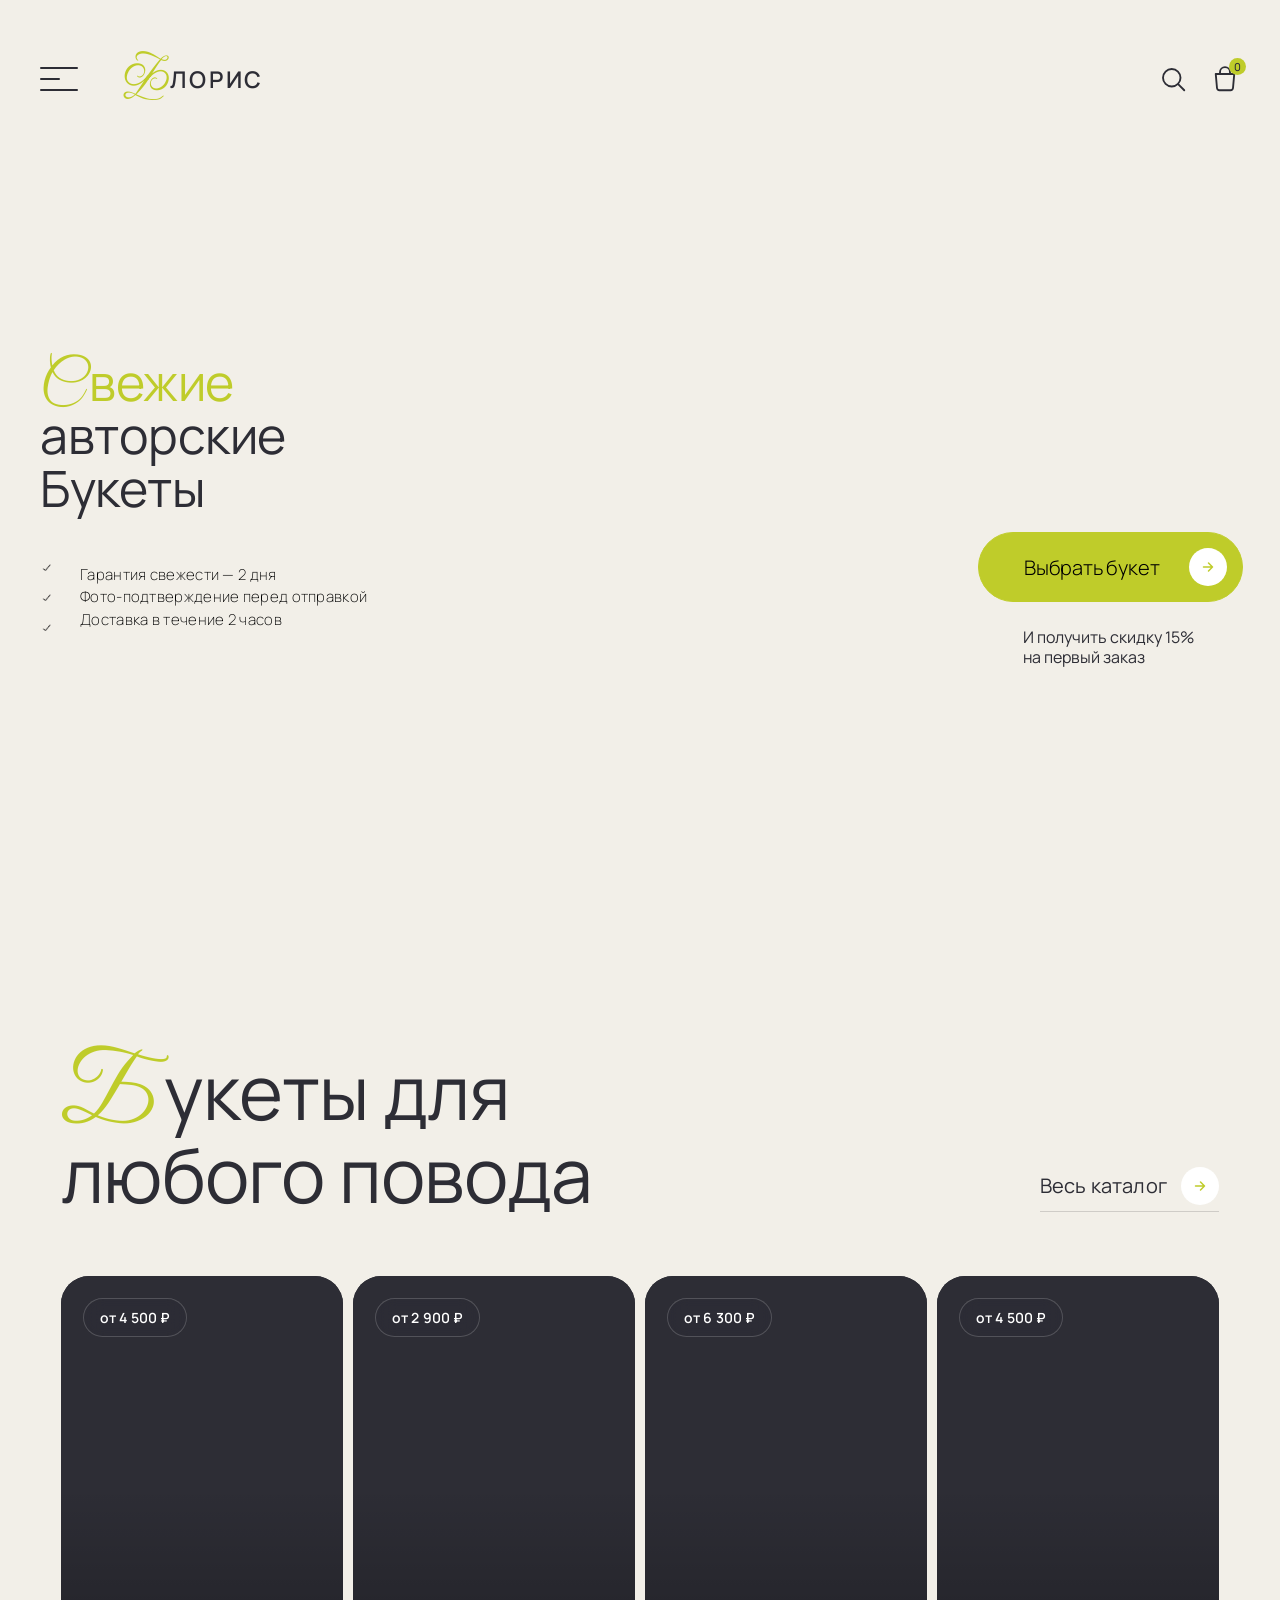
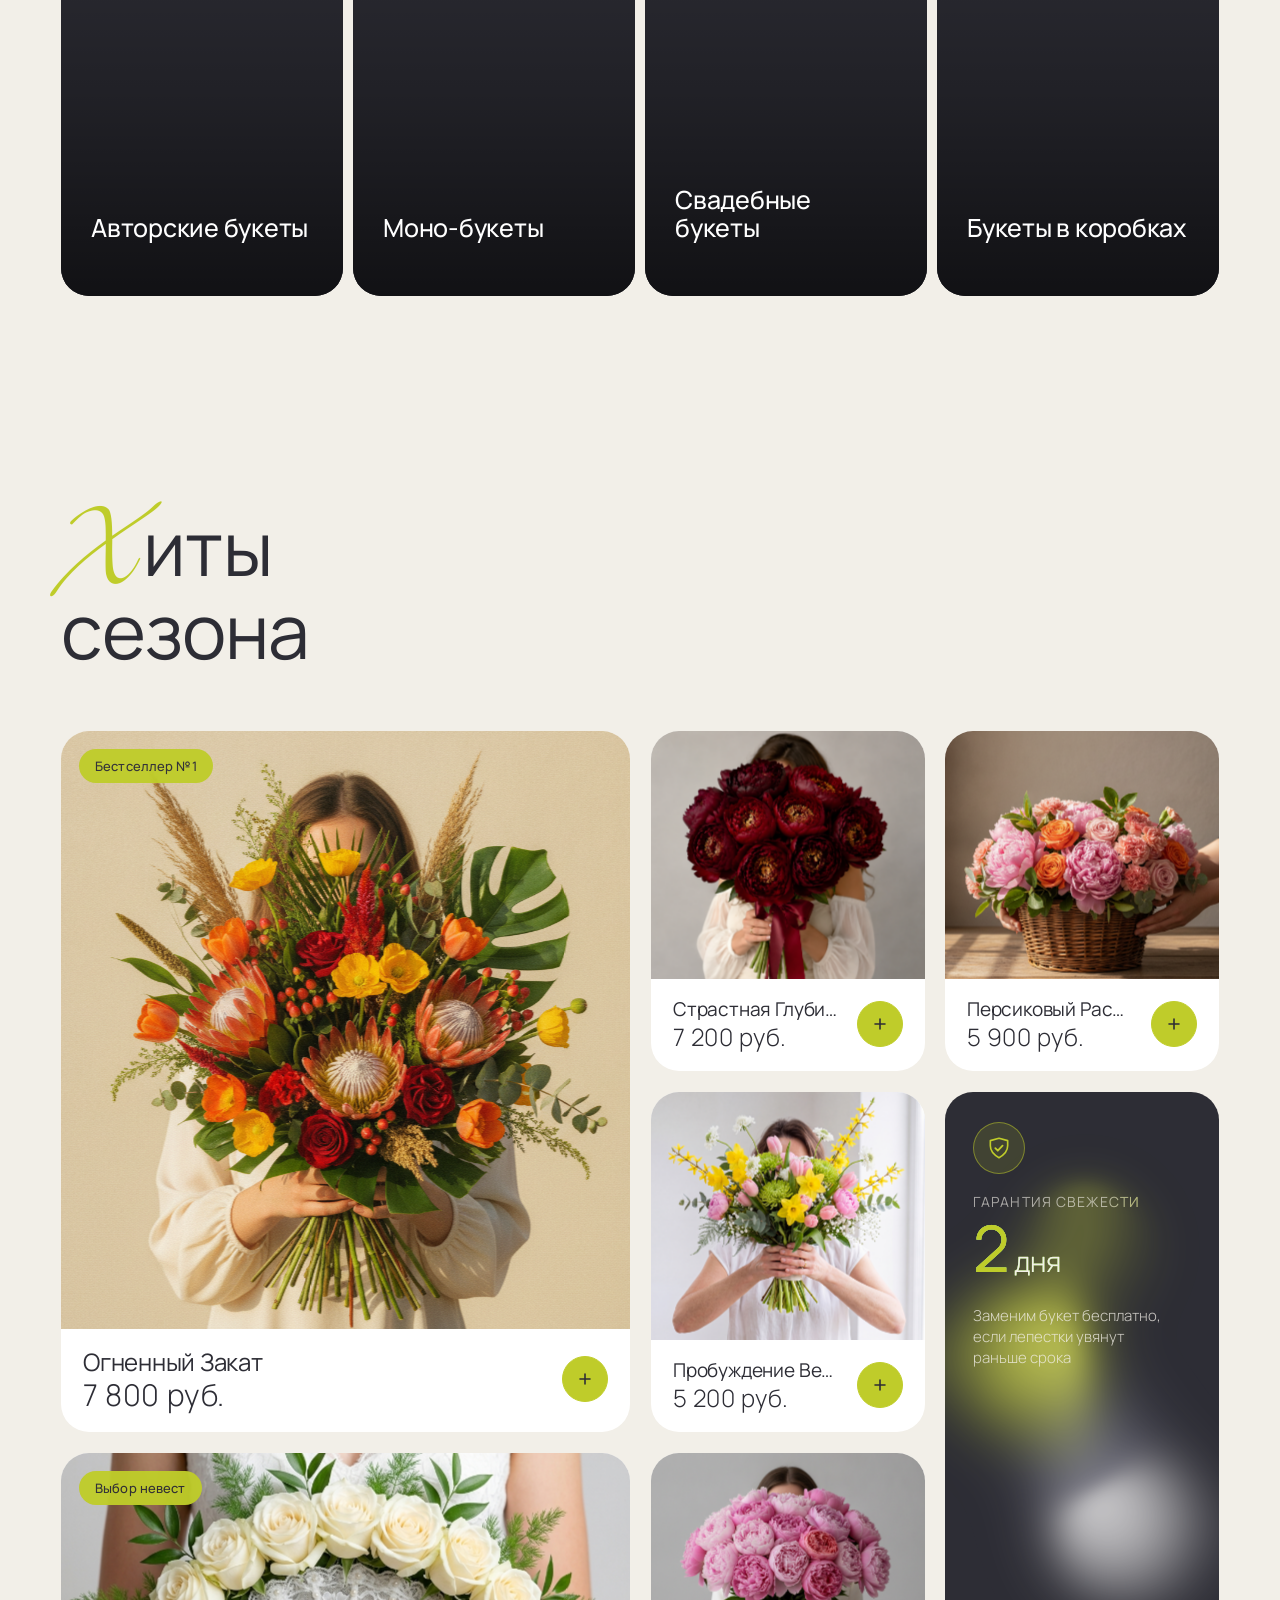
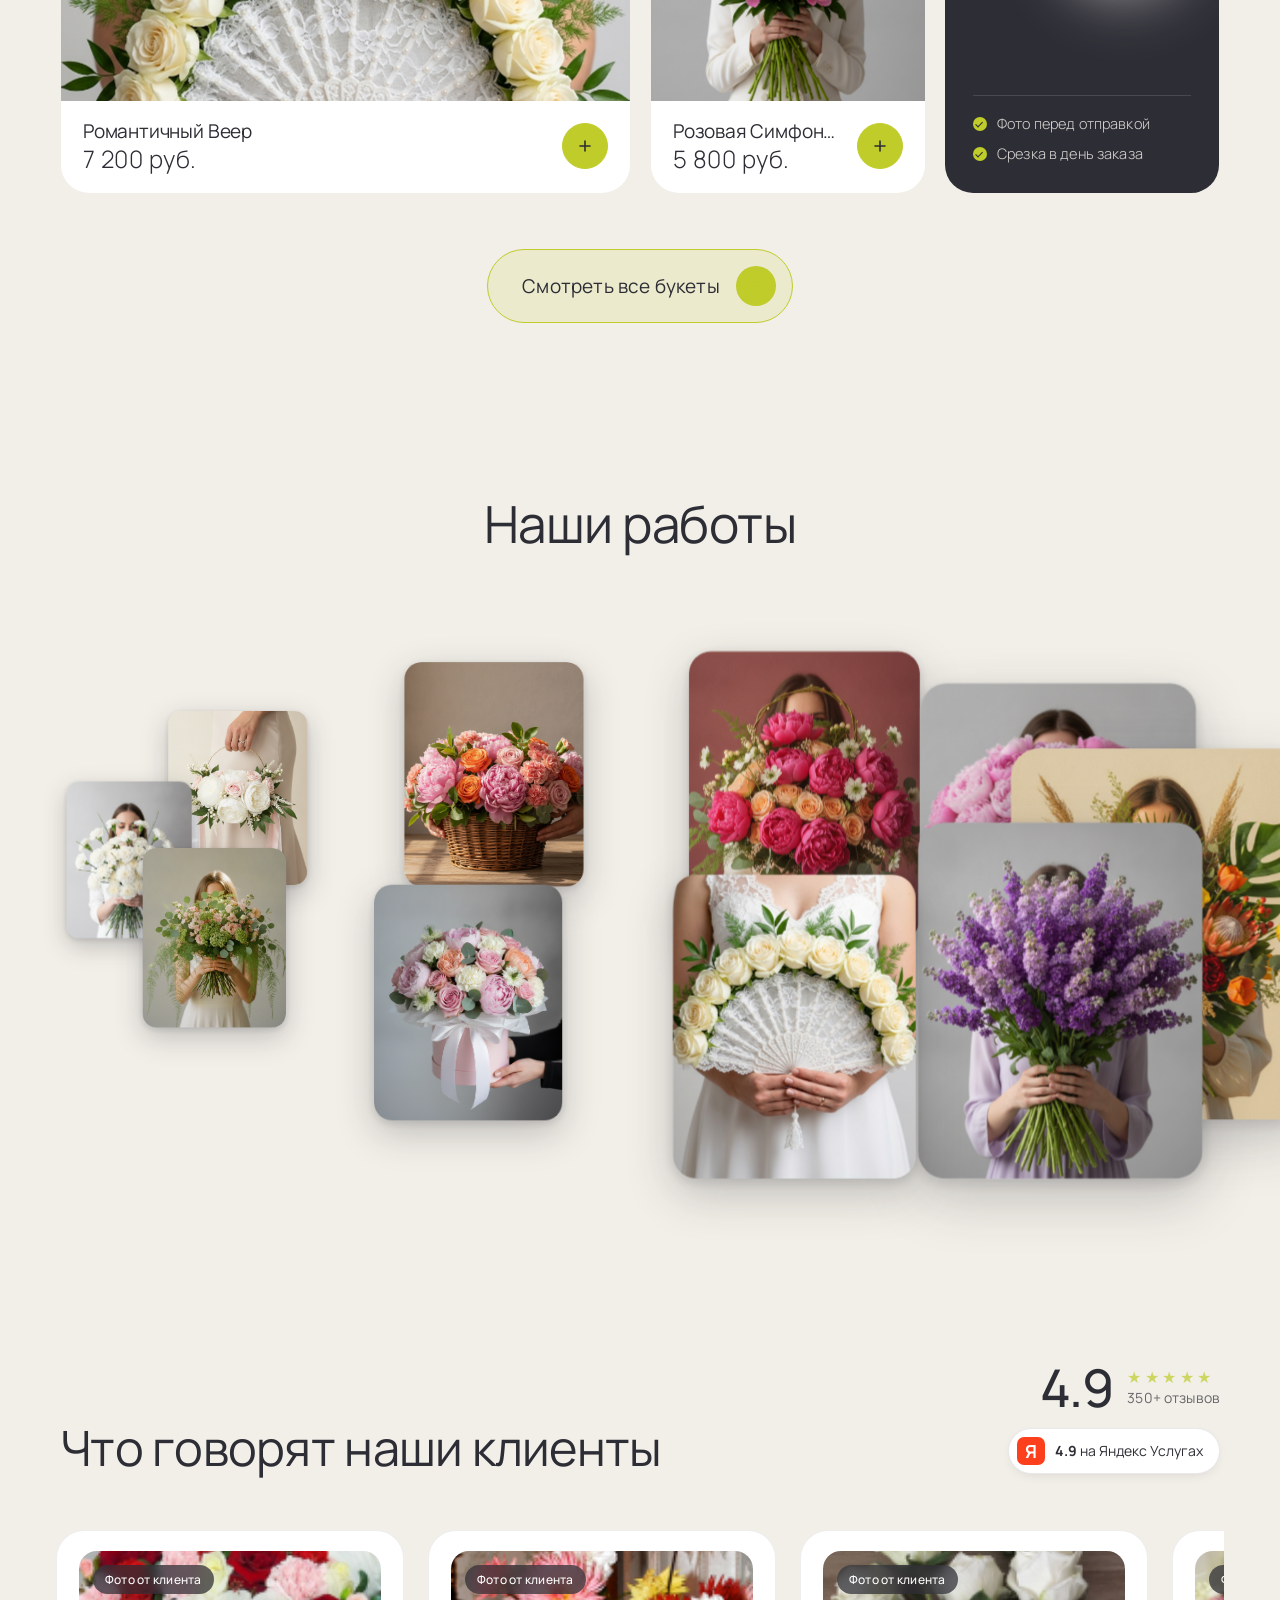
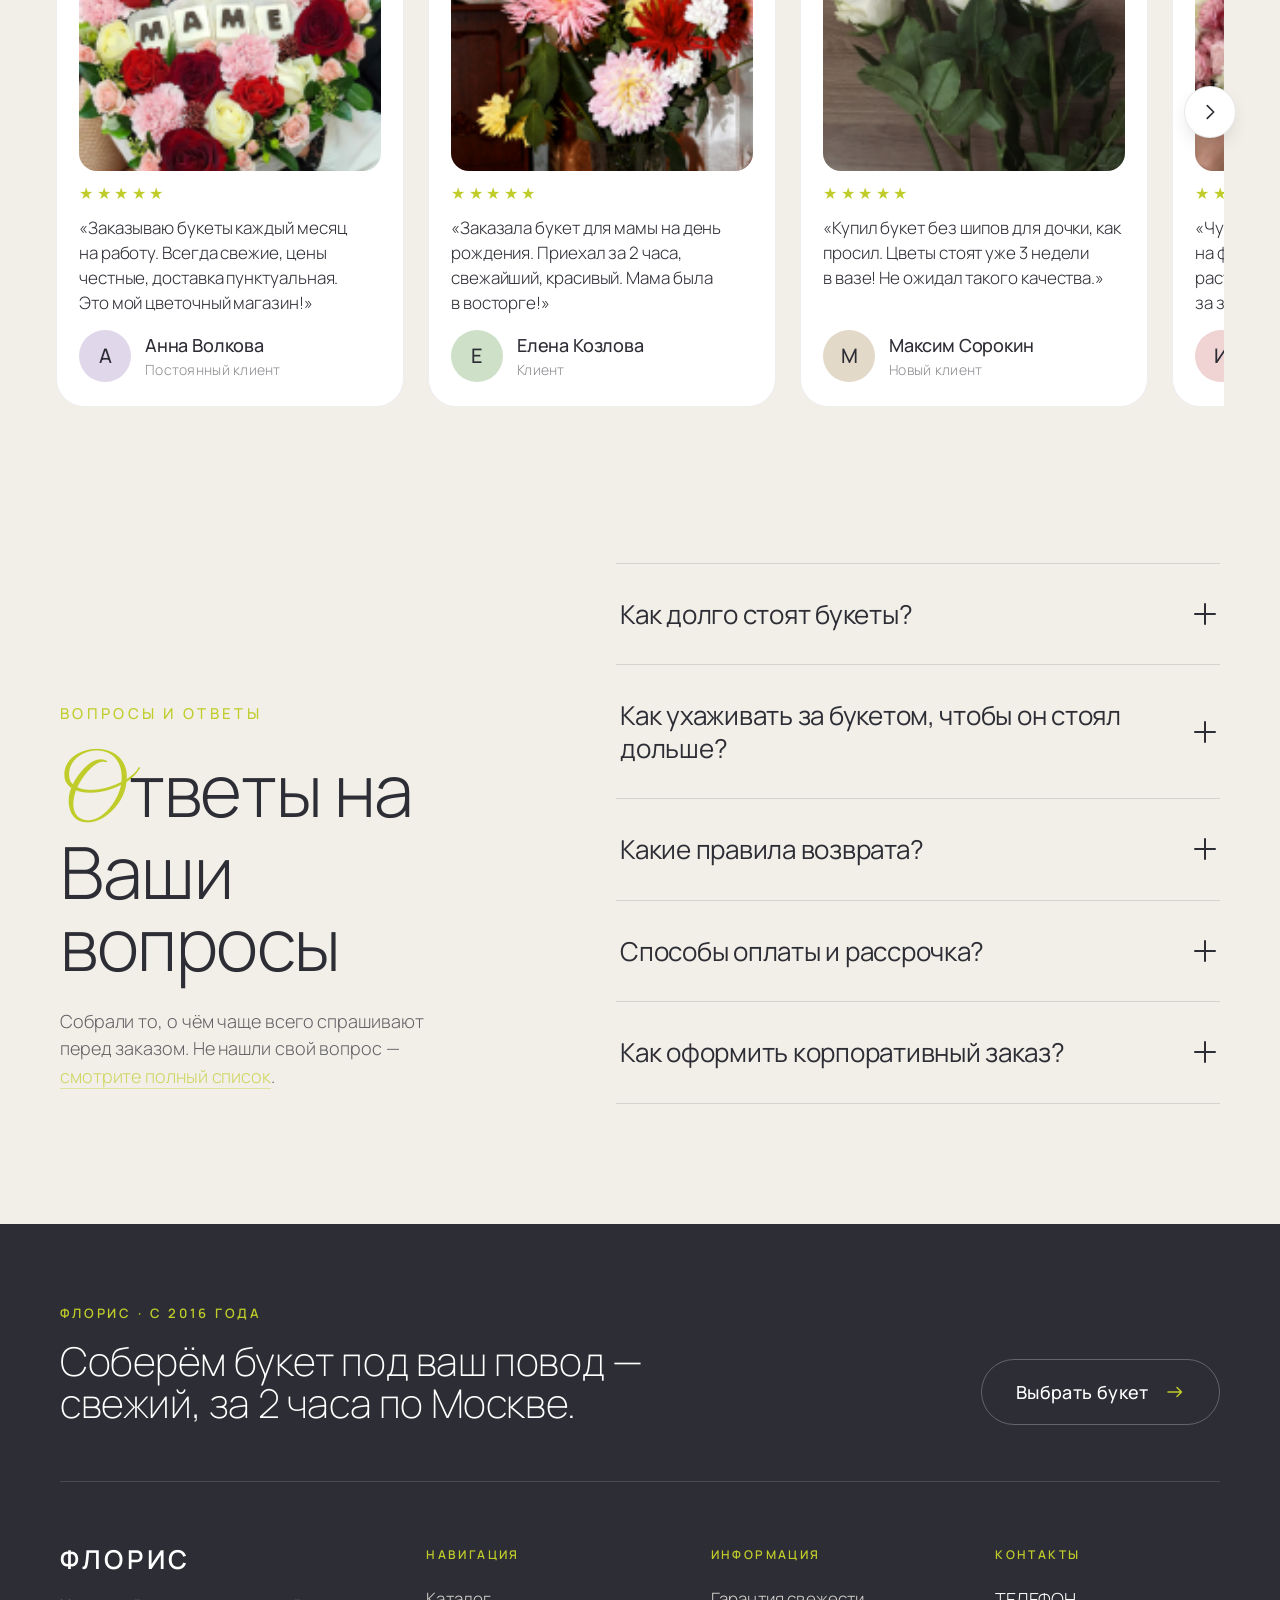
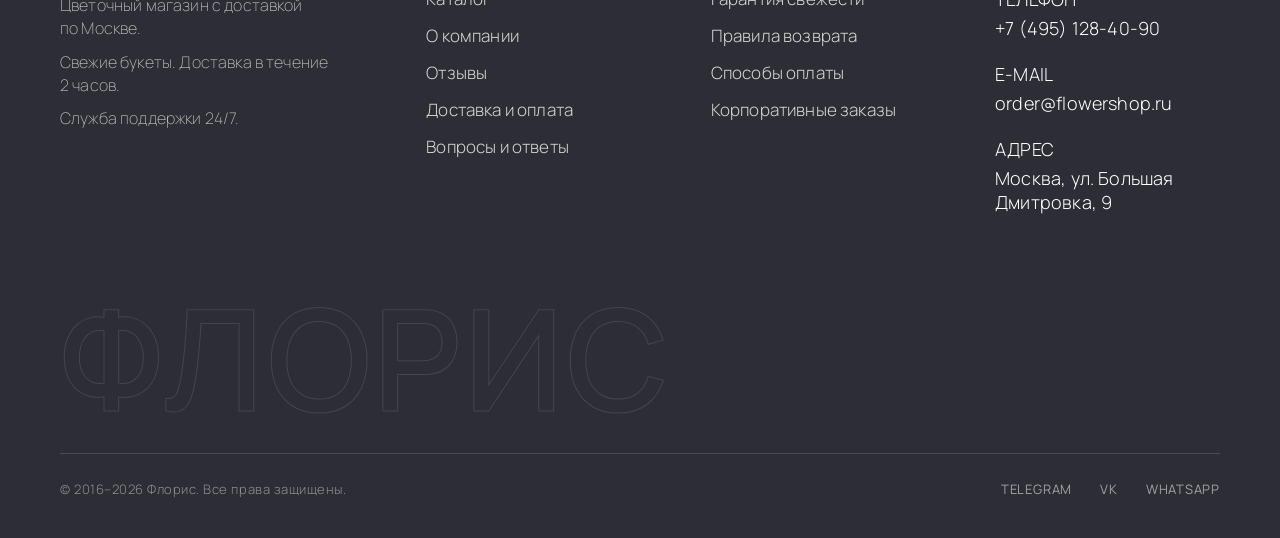
==== commit 50b0f523: "Переименовать заголовок галереи «Наша работа» → «Наши работы»" ====
--- a/index.html
+++ b/index.html
@@ -204,7 +204,7 @@
 <!-- ============ ГЛАВНАЯ: ОРБИТА ФОТО (Spin Image — портирован с Originkit на vanilla JS) ============ -->
 <section class="page spin" id="spin" aria-label="Галерея букетов">
   <div class="spin-head" data-reveal>
-    <h2 class="spin-title">Наша работа</h2>
+    <h2 class="spin-title">Наши работы</h2>
   </div>
   <div class="spin-stage" id="spin-stage" aria-hidden="true">
     <div class="spin-orbit" id="spin-orbit">
--- a/styles.css
+++ b/styles.css
@@ -2279,7 +2279,7 @@
 /* =====================================================
    SPIN — орбитальная 3D-галерея фото букетов (Originkit-порт)
    ===================================================== */
-/* Секция «Наша работа»: минималистичный заголовок сверху + орбита по центру, ~1 экран */
+/* Секция «Наши работы»: минималистичный заголовок сверху + орбита по центру, ~1 экран */
 .spin{
   height:auto;
   display:flex;flex-direction:column;align-items:center;
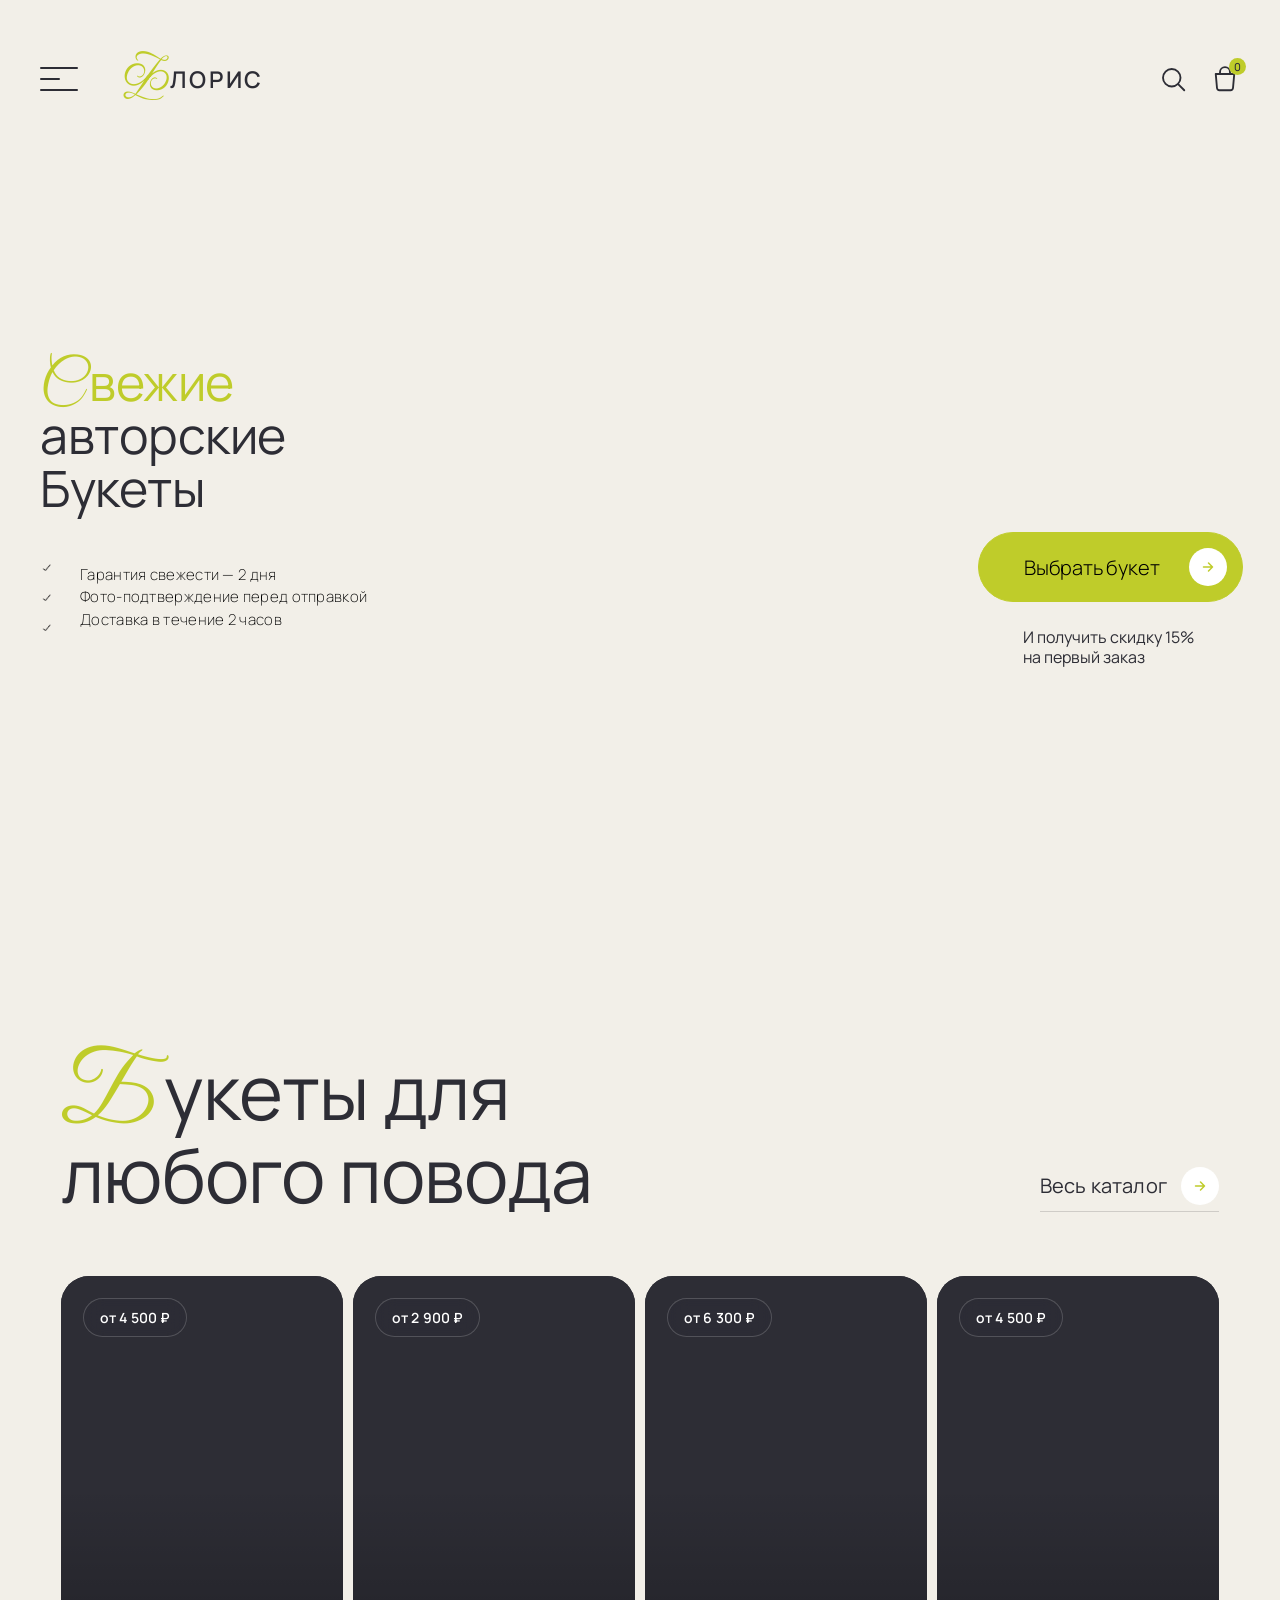
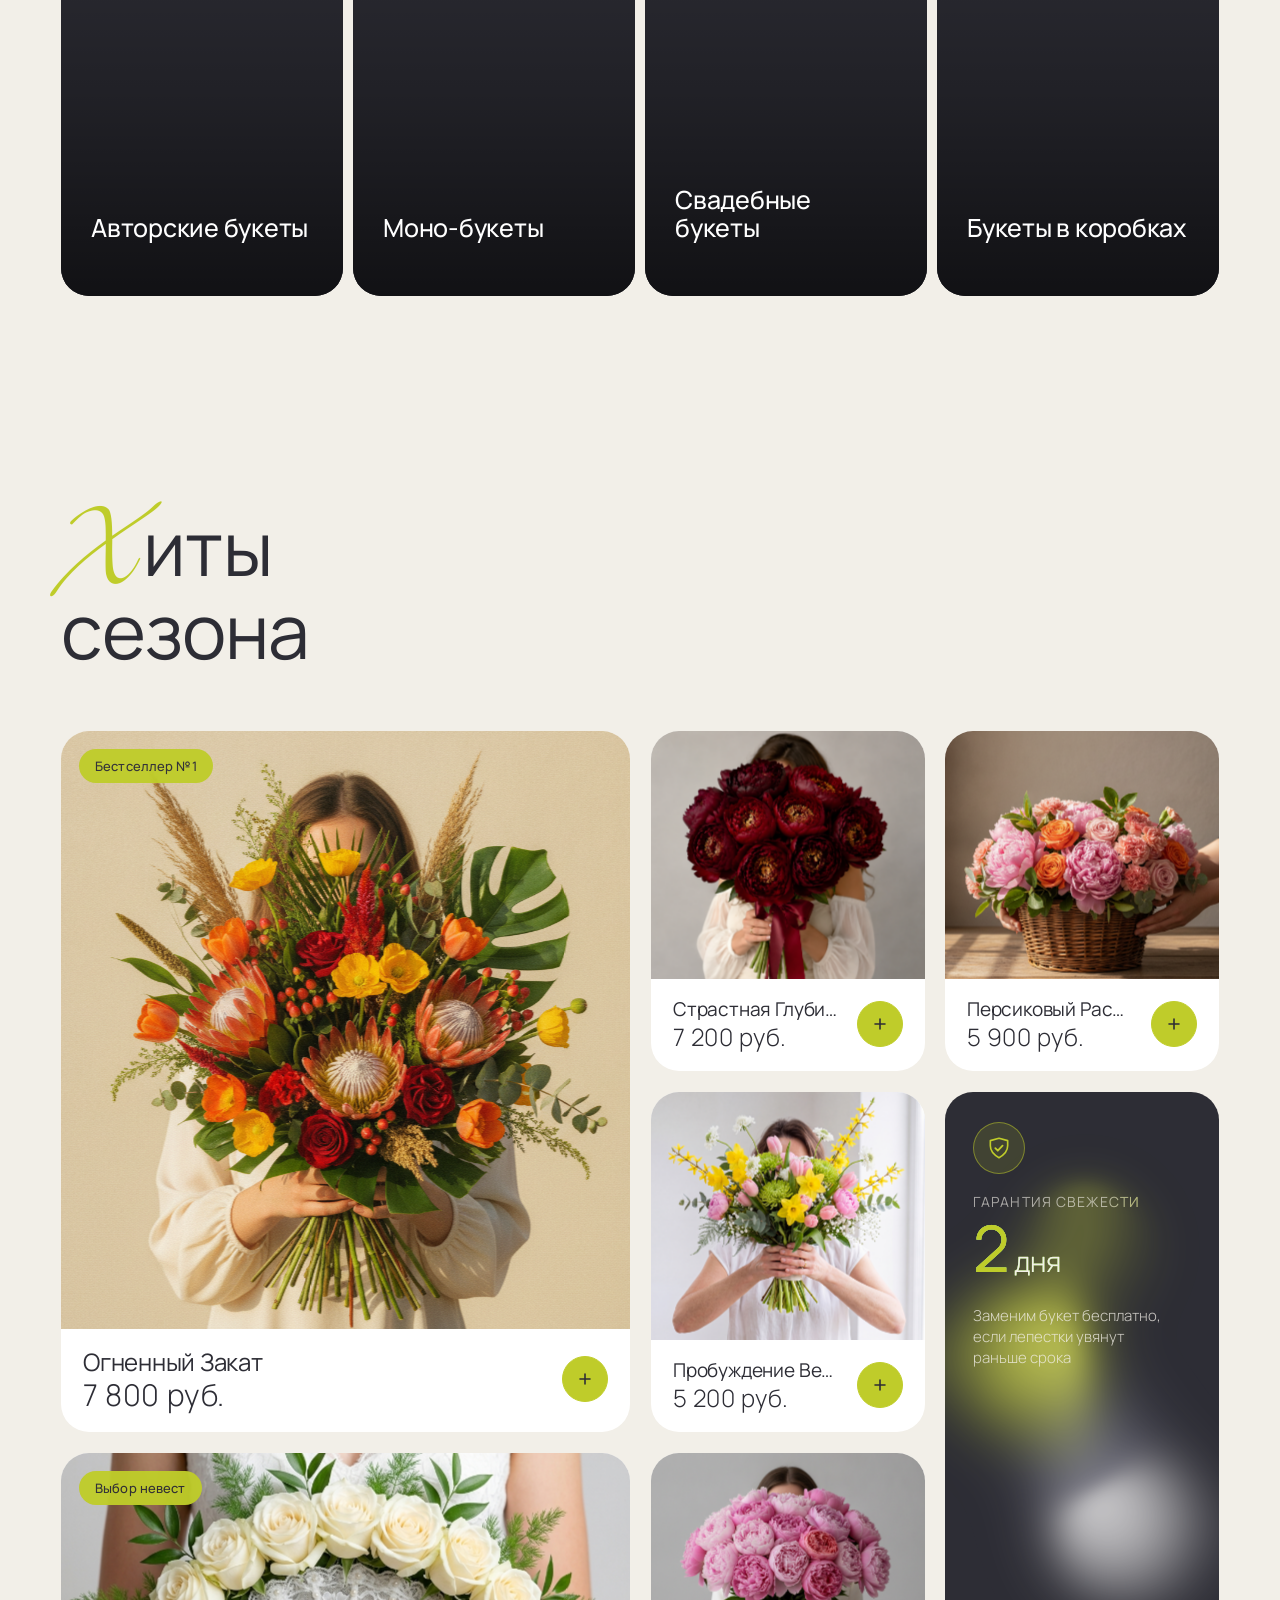
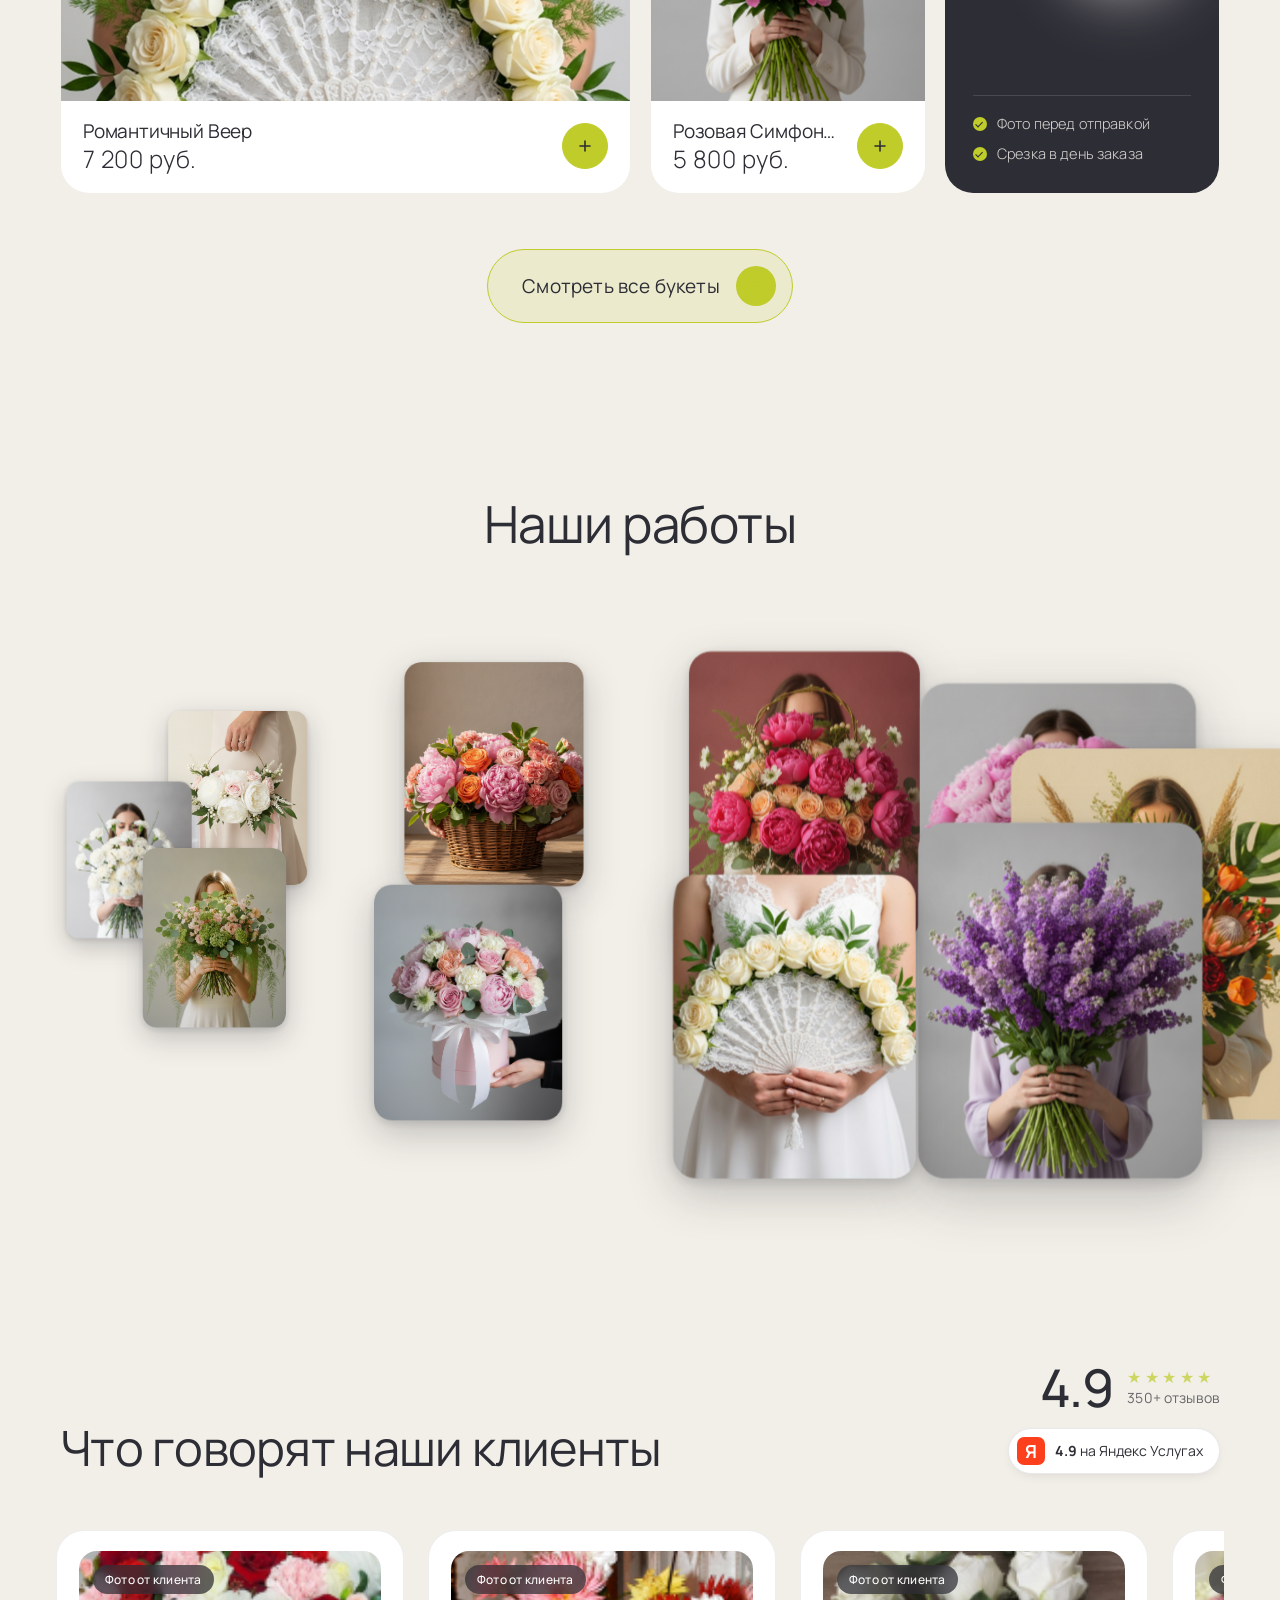
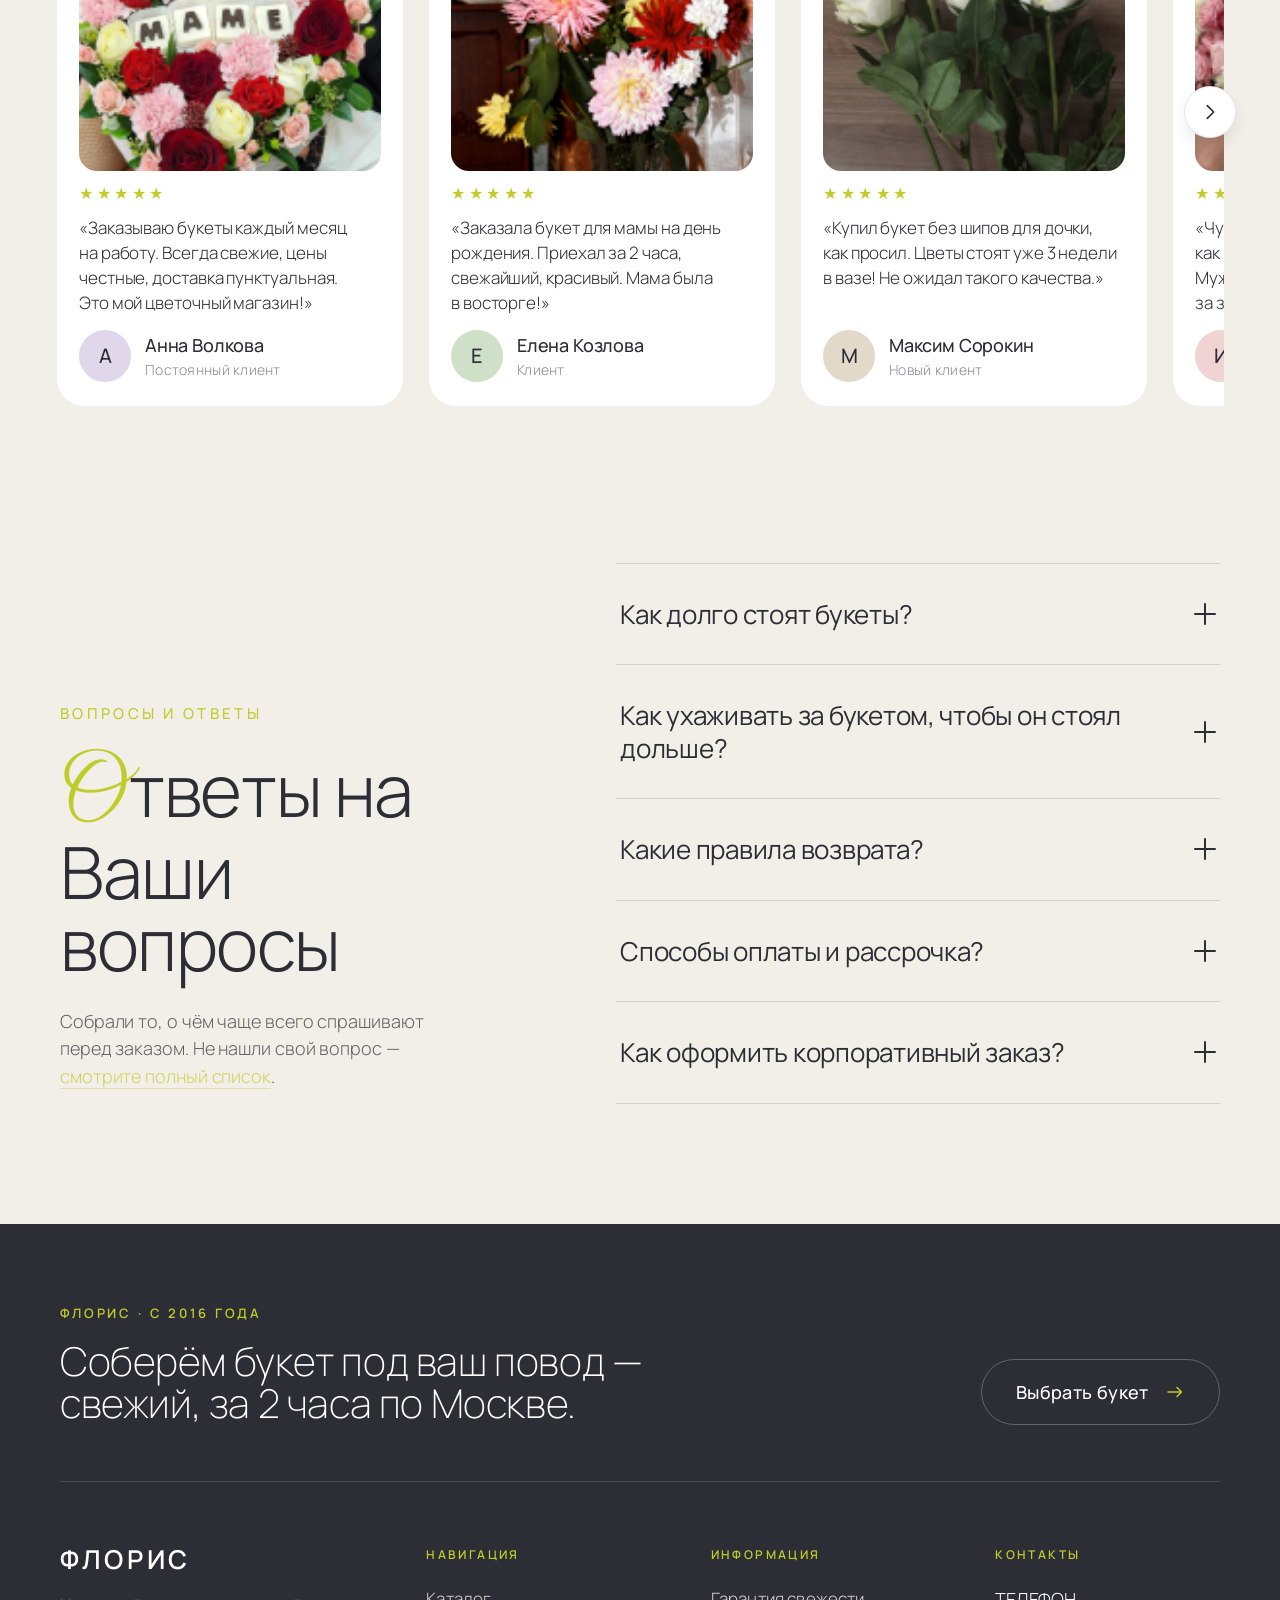
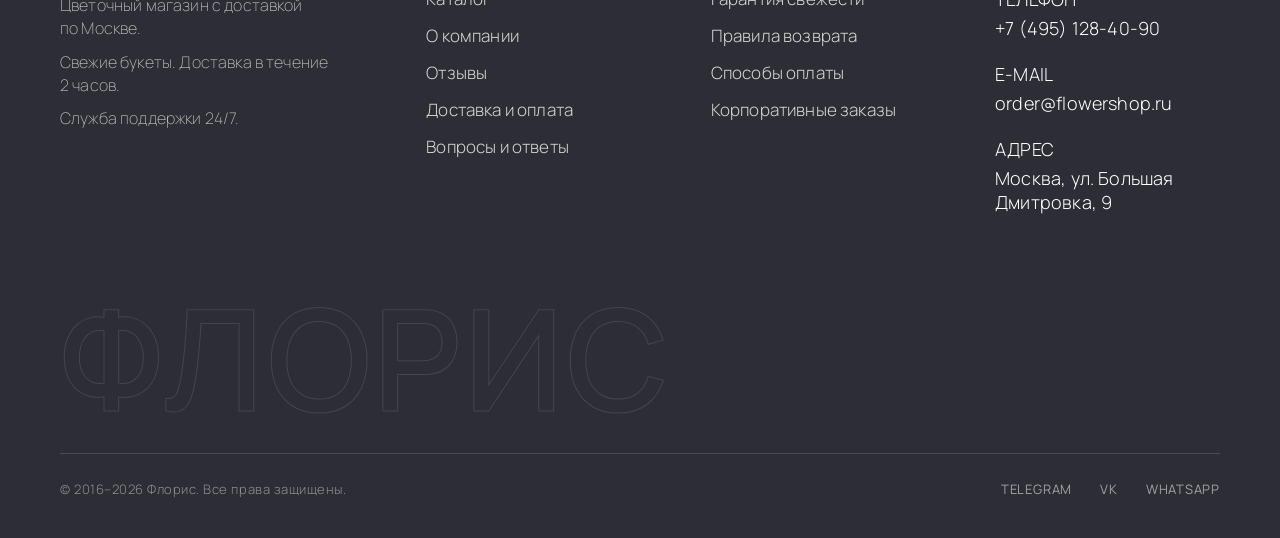
==== commit 495e5162: "Убрать висящие предлоги/союзы во всех текстовых блоках сайта Обычный пробел после коротких предлогов" ====
--- a/index.html
+++ b/index.html
@@ -25,7 +25,7 @@
       <div class="hero-checklist-text">
         <p>Гарантия свежести — 2 дня</p>
         <p>Фото-подтверждение перед отправкой</p>
-        <p>Доставка в течение 2 часов</p>
+        <p>Доставка в&nbsp;течение 2 часов</p>
       </div>
     </div>
   </div>
@@ -35,7 +35,7 @@
       <span>Выбрать букет</span>
       <span class="ico-arrow"><svg viewBox="0 0 16 16" width="16" height="16" fill="none"><path d="M3.5 8H12.5M12.5 8L8.5 4M12.5 8L8.5 12" stroke="#BFCC2A" stroke-width="1.5" stroke-linecap="round" stroke-linejoin="round"/></svg></span>
     </a>
-    <p class="hero-cta-note hero-reveal" style="--reveal-delay:.54s">И получить скидку 15% на первый заказ</p>
+    <p class="hero-cta-note hero-reveal" style="--reveal-delay:.54s">И&nbsp;получить скидку 15% на&nbsp;первый заказ</p>
   </div>
 </section>
 
@@ -81,7 +81,7 @@
         </div>
         <button type="button" class="hits-add postcard-btn" aria-label="Добавить «Огненный Закат» в корзину">
           <span class="hits-add-plus"><svg viewBox="0 0 16 16" width="16" height="16" fill="none"><path d="M8 3v10M3 8h10" stroke="currentColor" stroke-width="1.6" stroke-linecap="round"/></svg></span>
-          <span class="hits-add-label">в корзину</span>
+          <span class="hits-add-label">в&nbsp;корзину</span>
         </button>
       </div>
     </a>
@@ -97,7 +97,7 @@
         </div>
         <button type="button" class="hits-add postcard-btn" aria-label="Добавить «Страстная Глубина» в корзину">
           <span class="hits-add-plus"><svg viewBox="0 0 16 16" width="16" height="16" fill="none"><path d="M8 3v10M3 8h10" stroke="currentColor" stroke-width="1.6" stroke-linecap="round"/></svg></span>
-          <span class="hits-add-label">в корзину</span>
+          <span class="hits-add-label">в&nbsp;корзину</span>
         </button>
       </div>
     </a>
@@ -113,7 +113,7 @@
         </div>
         <button type="button" class="hits-add postcard-btn" aria-label="Добавить «Персиковый Рассвет» в корзину">
           <span class="hits-add-plus"><svg viewBox="0 0 16 16" width="16" height="16" fill="none"><path d="M8 3v10M3 8h10" stroke="currentColor" stroke-width="1.6" stroke-linecap="round"/></svg></span>
-          <span class="hits-add-label">в корзину</span>
+          <span class="hits-add-label">в&nbsp;корзину</span>
         </button>
       </div>
     </a>
@@ -129,7 +129,7 @@
         </div>
         <button type="button" class="hits-add postcard-btn" aria-label="Добавить «Пробуждение Весны» в корзину">
           <span class="hits-add-plus"><svg viewBox="0 0 16 16" width="16" height="16" fill="none"><path d="M8 3v10M3 8h10" stroke="currentColor" stroke-width="1.6" stroke-linecap="round"/></svg></span>
-          <span class="hits-add-label">в корзину</span>
+          <span class="hits-add-label">в&nbsp;корзину</span>
         </button>
       </div>
     </a>
@@ -153,7 +153,7 @@
       </div>
       <ul class="hits-guarantee-list">
         <li>Фото перед отправкой</li>
-        <li>Срезка в день заказа</li>
+        <li>Срезка в&nbsp;день заказа</li>
       </ul>
     </div>
 
@@ -170,7 +170,7 @@
         </div>
         <button type="button" class="hits-add postcard-btn" aria-label="Добавить «Романтичный Веер» в корзину">
           <span class="hits-add-plus"><svg viewBox="0 0 16 16" width="16" height="16" fill="none"><path d="M8 3v10M3 8h10" stroke="currentColor" stroke-width="1.6" stroke-linecap="round"/></svg></span>
-          <span class="hits-add-label">в корзину</span>
+          <span class="hits-add-label">в&nbsp;корзину</span>
         </button>
       </div>
     </a>
@@ -186,7 +186,7 @@
         </div>
         <button type="button" class="hits-add postcard-btn" aria-label="Добавить «Розовая Симфония» в корзину">
           <span class="hits-add-plus"><svg viewBox="0 0 16 16" width="16" height="16" fill="none"><path d="M8 3v10M3 8h10" stroke="currentColor" stroke-width="1.6" stroke-linecap="round"/></svg></span>
-          <span class="hits-add-label">в корзину</span>
+          <span class="hits-add-label">в&nbsp;корзину</span>
         </button>
       </div>
     </a>
@@ -228,7 +228,7 @@
 
     <header class="home-reviews-head" data-reveal>
       <div class="home-reviews-head-left">
-        <h2 class="home-reviews-title">Что говорят наши клиенты</h2>
+        <h2 class="home-reviews-title">Что&nbsp;говорят наши клиенты</h2>
       </div>
       <div class="home-reviews-head-right">
         <div class="home-reviews-score">
@@ -237,7 +237,7 @@
         </div>
         <a class="home-reviews-yandex" href="#" aria-label="4.9 на Яндекс Услугах">
           <span class="ya-logo" aria-hidden="true">Я</span>
-          <span class="ya-text"><strong>4.9</strong> на Яндекс&nbsp;Услугах</span>
+          <span class="ya-text"><strong>4.9</strong> на&nbsp;Яндекс&nbsp;Услугах</span>
         </a>
       </div>
     </header>
@@ -246,33 +246,33 @@
       <button class="hr-nav hr-prev" type="button" aria-label="Предыдущие отзывы"><svg viewBox="0 0 24 24" width="22" height="22" fill="none"><path d="M15 5l-7 7 7 7" stroke="currentColor" stroke-width="1.8" stroke-linecap="round" stroke-linejoin="round"/></svg></button>
       <div class="home-reviews-track" id="reviews-track">
         <article class="hr-card">
-          <div class="hr-card-photo"><img src="frames/отзывы 3.png" alt="Букет от клиента Анны Волковой" loading="lazy"><span class="hr-card-tag">Фото от клиента</span></div>
+          <div class="hr-card-photo"><img src="frames/отзывы 3.png" alt="Букет от клиента Анны Волковой" loading="lazy"><span class="hr-card-tag">Фото от&nbsp;клиента</span></div>
           <span class="home-reviews-stars">★★★★★</span>
           <p class="hr-card-quote">Заказываю букеты каждый месяц на&nbsp;работу. Всегда свежие, цены честные, доставка пунктуальная. Это&nbsp;мой цветочный магазин!</p>
           <div class="home-reviews-author"><span class="home-reviews-avatar av-3">А</span><span class="home-reviews-author-info"><span class="home-reviews-author-name">Анна Волкова</span><span class="home-reviews-author-role">Постоянный клиент</span></span></div>
         </article>
         <article class="hr-card">
-          <div class="hr-card-photo"><img src="frames/отзывы 1.png" alt="Букет от клиента Елены Козловой" loading="lazy"><span class="hr-card-tag">Фото от клиента</span></div>
+          <div class="hr-card-photo"><img src="frames/отзывы 1.png" alt="Букет от клиента Елены Козловой" loading="lazy"><span class="hr-card-tag">Фото от&nbsp;клиента</span></div>
           <span class="home-reviews-stars">★★★★★</span>
-          <p class="hr-card-quote">Заказала букет для мамы на&nbsp;день рождения. Приехал за&nbsp;2&nbsp;часа, свежайший, красивый. Мама была в&nbsp;восторге!</p>
+          <p class="hr-card-quote">Заказала букет для&nbsp;мамы на&nbsp;день рождения. Приехал за&nbsp;2&nbsp;часа, свежайший, красивый. Мама была в&nbsp;восторге!</p>
           <div class="home-reviews-author"><span class="home-reviews-avatar av-1">Е</span><span class="home-reviews-author-info"><span class="home-reviews-author-name">Елена Козлова</span><span class="home-reviews-author-role">Клиент</span></span></div>
         </article>
         <article class="hr-card">
-          <div class="hr-card-photo"><img src="frames/отзывы 2.png" alt="Букет от клиента Максима Сорокина" loading="lazy"><span class="hr-card-tag">Фото от клиента</span></div>
+          <div class="hr-card-photo"><img src="frames/отзывы 2.png" alt="Букет от клиента Максима Сорокина" loading="lazy"><span class="hr-card-tag">Фото от&nbsp;клиента</span></div>
           <span class="home-reviews-stars">★★★★★</span>
-          <p class="hr-card-quote">Купил букет без&nbsp;шипов для дочки, как просил. Цветы стоят уже 3&nbsp;недели в&nbsp;вазе! Не&nbsp;ожидал такого качества.</p>
+          <p class="hr-card-quote">Купил букет без&nbsp;шипов для&nbsp;дочки, как&nbsp;просил. Цветы стоят уже 3&nbsp;недели в&nbsp;вазе! Не&nbsp;ожидал такого качества.</p>
           <div class="home-reviews-author"><span class="home-reviews-avatar av-2">М</span><span class="home-reviews-author-info"><span class="home-reviews-author-name">Максим Сорокин</span><span class="home-reviews-author-role">Новый клиент</span></span></div>
         </article>
         <article class="hr-card">
-          <div class="hr-card-photo"><img src="frames/отзывы 4.png" alt="Букет от клиента Ирины Мироновой" loading="lazy"><span class="hr-card-tag">Фото от клиента</span></div>
+          <div class="hr-card-photo"><img src="frames/отзывы 4.png" alt="Букет от клиента Ирины Мироновой" loading="lazy"><span class="hr-card-tag">Фото от&nbsp;клиента</span></div>
           <span class="home-reviews-stars">★★★★★</span>
-          <p class="hr-card-quote">Чудесный магазин! Цветы, как на&nbsp;фото. Доставили с&nbsp;открыткой. Мужа растрогали до&nbsp;слёз. Спасибо за&nbsp;заботу к&nbsp;деталям!</p>
+          <p class="hr-card-quote">Чудесный магазин! Цветы, как&nbsp;на&nbsp;фото. Доставили с&nbsp;открыткой. Мужа растрогали до&nbsp;слёз. Спасибо за&nbsp;заботу к&nbsp;деталям!</p>
           <div class="home-reviews-author"><span class="home-reviews-avatar av-4">И</span><span class="home-reviews-author-info"><span class="home-reviews-author-name">Ирина Миронова</span><span class="home-reviews-author-role">Клиент</span></span></div>
         </article>
         <article class="hr-card">
-          <div class="hr-card-photo"><img src="frames/отзывы 5.png" alt="Букет от клиента Олега Петрова" loading="lazy"><span class="hr-card-tag">Фото от клиента</span></div>
+          <div class="hr-card-photo"><img src="frames/отзывы 5.png" alt="Букет от клиента Олега Петрова" loading="lazy"><span class="hr-card-tag">Фото от&nbsp;клиента</span></div>
           <span class="home-reviews-stars">★★★★★</span>
-          <p class="hr-card-quote">Позвонил с&nbsp;вопросом — флорист подробно объяснил, какие цветы в&nbsp;сезоне и что дольше стоит. Порекомендовал друзьям!</p>
+          <p class="hr-card-quote">Позвонил с&nbsp;вопросом — флорист подробно объяснил, какие цветы в&nbsp;сезоне и&nbsp;что&nbsp;дольше стоит. Порекомендовал друзьям!</p>
           <div class="home-reviews-author"><span class="home-reviews-avatar av-5">О</span><span class="home-reviews-author-info"><span class="home-reviews-author-name">Олег Петров</span><span class="home-reviews-author-role">Клиент</span></span></div>
         </article>
       </div>
--- a/styles.css
+++ b/styles.css
@@ -266,11 +266,11 @@
 }
 .menu-panel.right{left:auto;right:0;}
 .menu-panel.open{display:flex;opacity:1;transform:translateY(0);}
-.menu-col{display:flex;flex-direction:column;gap:20px;align-items:flex-start;min-width:220px;}
+.menu-col{display:flex;flex-direction:column;gap:13px;align-items:flex-start;min-width:220px;}
 .menu-col.single{min-width:280px;}
-.menu-label{margin:0;font-family:var(--font-sans);font-weight:300;font-size:24px;letter-spacing:0.02em;color:var(--green);white-space:nowrap;}
+.menu-label{margin:0;font-family:var(--font-sans);font-weight:300;font-size:19px;letter-spacing:0.02em;color:var(--green);white-space:nowrap;}
 .menu-panel a{
-  font-family:var(--font-sans);font-weight:400;font-size:24px;letter-spacing:0.01em;color:var(--dark);
+  font-family:var(--font-sans);font-weight:400;font-size:19px;letter-spacing:0.01em;color:var(--dark);
   white-space:nowrap;text-decoration:none;
 }
 .menu-panel a:hover{color:var(--green);}
@@ -603,6 +603,24 @@
   border-radius:18px;
   box-shadow:0 40px 90px rgba(0,0,0,0.45);
 }
+/* большая квадратная форма превью (открытки-допы: заказ.html) — фото
+   кадрируется под квадрат; подпись и кнопка идут ПОД фото отдельным блоком,
+   а не поверх него, чтобы не перекрывать картинку */
+.img-lightbox-media.is-square{
+  width:clamp(320px,55vw,520px);height:auto;
+  display:flex;flex-direction:column;align-items:stretch;
+  border-radius:18px;overflow:hidden;
+  box-shadow:0 40px 90px rgba(0,0,0,0.45);
+}
+.img-lightbox-media.is-square .img-lightbox-img{
+  width:100%;aspect-ratio:1/1;height:auto;object-fit:cover;
+  border-radius:0;box-shadow:none;
+}
+.img-lightbox-media.is-square .img-lightbox-caption{
+  position:static;opacity:1;transform:none;
+  background:var(--white);border-radius:0;
+}
+.img-lightbox-media.is-square .img-lightbox-name{color:var(--dark);}
 .img-lightbox-caption{
   position:absolute;left:0;right:0;bottom:0;
   display:flex;align-items:center;justify-content:center;gap:28px;
@@ -786,22 +804,15 @@
 }
 .pd-checkout-btn:hover{border-color:var(--dark);background:rgba(45,45,53,0.04);}
 
-/* --- addons: тихая доп. опция, не отвлекает от основного CTA --- */
+/* --- addons: «+ добавить к букету» (страница оформления заказа) — карточки
+   один в один с «С этим букетом покупают» (pd-related-*), фото того же размера --- */
 .pd-addons{background:var(--cream);border-top:1px solid rgba(45,45,53,0.1);}
-.pd-addons-wrap{max-width:1320px;margin:0 auto;padding:clamp(28px,3vw,48px) var(--page-pad);}
-.pd-addons-label{margin:0 0 18px;font-family:var(--font-sans);font-weight:500;font-size:13px;letter-spacing:0.1em;text-transform:uppercase;color:rgba(45,45,53,0.5);}
-.pd-addons-list{display:flex;flex-wrap:wrap;justify-content:center;gap:14px;}
-.pd-addon{
-  position:relative;display:flex;align-items:center;gap:14px;
-  padding:10px 18px 10px 10px;border:1px solid rgba(45,45,53,0.14);border-radius:60px;
-  cursor:pointer;transition:border-color .2s ease, background-color .2s ease;
-}
-.pd-addon:hover{border-color:rgba(45,45,53,0.3);}
-.pd-addon-check{position:absolute;opacity:0;width:0;height:0;}
-.pd-addon:has(.pd-addon-check:checked){border-color:var(--green);background:rgba(191,204,42,0.08);}
-.pd-addon-photo{width:56px;height:56px;border-radius:50%;object-fit:cover;flex:none;}
-.pd-addon-name{font-family:var(--font-sans);font-weight:400;font-size:15px;color:var(--dark);white-space:nowrap;}
-.pd-addon-price{font-family:var(--font-sans);font-weight:500;font-size:14px;color:rgba(45,45,53,0.55);white-space:nowrap;}
+.pd-addons-wrap{max-width:1440px;margin:0 auto;padding:clamp(48px,5vw,80px) var(--page-pad) clamp(64px,6vw,100px);}
+.pd-addons-label{
+  margin:0 0 clamp(24px,2.5vw,40px);
+  font-family:var(--font-sans);font-weight:400;font-size:clamp(22px,1.8vw,32px);letter-spacing:-0.01em;color:var(--dark);
+  text-transform:none;
+}
 
 /* --- related: "с этим товаром покупают" — маркетинговая логика, спокойная сетка --- */
 .pd-related{background:var(--cream);border-top:1px solid rgba(45,45,53,0.1);}
@@ -827,6 +838,9 @@
 .pd-related-add .hits-add-label{font-size:13px;}
 .pd-related-card:hover .pd-related-add{width:118px;box-shadow:0 8px 20px -8px rgba(191,204,42,0.7);}
 .pd-related-card:hover .pd-related-add .hits-add-label{opacity:1;}
+/* открытки-допы (+ добавить к букету): своя форма фото — горизонтальная,
+   как у самих карточек-открыток (конверт + открытка), а не портретная 3:4 */
+.pd-related-card.pd-postcard img{aspect-ratio:3/2;}
 
 /* --- быстрый заказ: попап с карточки товара --- */
 .qb-overlay{
@@ -976,12 +990,38 @@
 .dl-submit{
   width:100%;height:66px;margin-top:18px;background:var(--dark);border:none;border-radius:100px;cursor:pointer;
   font-family:var(--font-sans);font-weight:600;font-size:22px;letter-spacing:0.01em;color:var(--cream);
-  transition:background-color .18s ease;
+  transition:background-color .18s ease,color .18s ease;
 }
 .dl-submit:hover{background:#43434d;}
 .dl-submit:disabled{opacity:0.6;cursor:default;}
-.dl-note{margin:8px 0 0;text-align:center;font-family:var(--font-sans);font-size:15px;color:var(--green);min-height:16px;}
-.dl-note.error{color:#D8534F;}
+.dl-submit.dl-submit--done{background:var(--green);color:var(--dark);}
+
+/* --- попап: заказ оформлен (стикер в фирменных цветах) --- */
+.order-success-overlay{
+  display:none;position:fixed;inset:0;background:rgba(45,45,53,0.55);z-index:400;
+  align-items:center;justify-content:center;padding:24px;box-sizing:border-box;
+}
+.order-success-overlay.open{display:flex;}
+.order-success-card{
+  position:relative;width:420px;max-width:100%;box-sizing:border-box;
+  padding:38px 32px;text-align:center;
+  background:var(--green);border:3px solid #98A422;
+  border-radius:30px 60px 30px 60px/60px 30px 60px 30px;
+  box-shadow:0 0 0 8px var(--white), 0 24px 60px rgba(45,45,53,0.3);
+  transform:rotate(-1deg);
+  animation:orderSuccessPop .35s cubic-bezier(.22,1.4,.36,1);
+}
+.order-success-title{
+  margin:0 0 10px;font-family:var(--font-sans);font-weight:700;font-size:28px;
+  letter-spacing:-0.01em;color:var(--dark);
+}
+.order-success-text{
+  margin:0;font-family:var(--font-sans);font-weight:500;font-size:18px;line-height:1.4;color:var(--dark);
+}
+@keyframes orderSuccessPop{
+  0%{opacity:0;transform:rotate(-1deg) scale(0.85);}
+  100%{opacity:1;transform:rotate(-1deg) scale(1);}
+}
 
 /* --- попап: адрес доставки --- */
 .addr-overlay,.dt-overlay{
@@ -1680,11 +1720,6 @@
   .pd-info-inner{max-width:none;padding:28px 16px;}
   .pd-related-list{grid-template-columns:repeat(2,1fr);}
 
-  /* ---------- ОТКРЫТКИ (+ добавить к букету) ---------- */
-  .pd-addon{width:100%;justify-content:space-between;box-sizing:border-box;}
-  .pd-addon-name{flex:1;min-width:0;overflow:hidden;text-overflow:ellipsis;}
-  .pd-addon-price{flex:none;}
-
   /* ---------- ОФОРМЛЕНИЕ ЗАКАЗА ---------- */
   .checkout-wrap{position:static;width:100%;flex-direction:column;gap:32px;}
   .checkout-main{width:100%;gap:28px;}
@@ -1709,7 +1744,9 @@
   .dl-summary-row{font-size:var(--fs-body);}
   .dl-summary-row.total{font-size:var(--fs-section-title);}
   .dl-submit{font-size:20px;height:58px;}
-  .dl-note{font-size:15px;}
+  .order-success-card{padding:30px 22px;}
+  .order-success-title{font-size:23px;}
+  .order-success-text{font-size:16px;}
   .addr-field-row{grid-template-columns:1fr;}
   .dt-modal{padding:22px;}
 
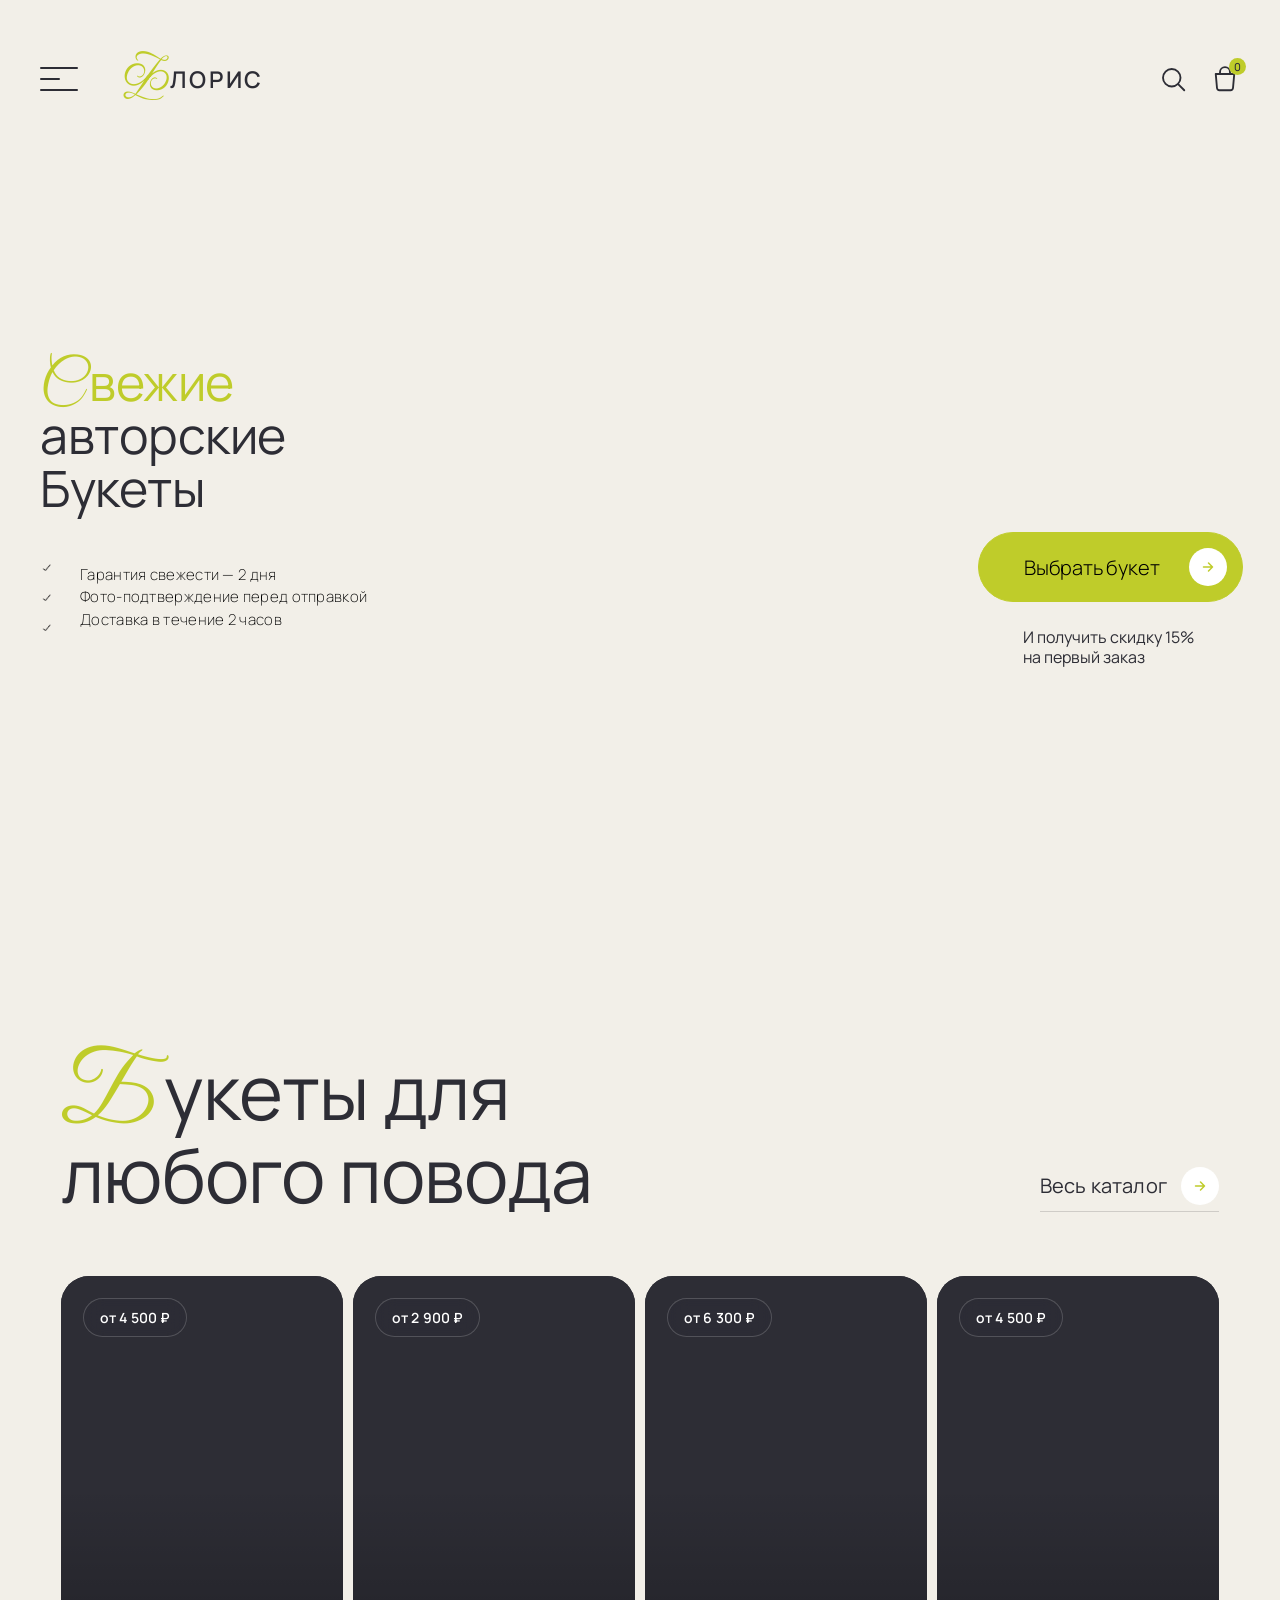
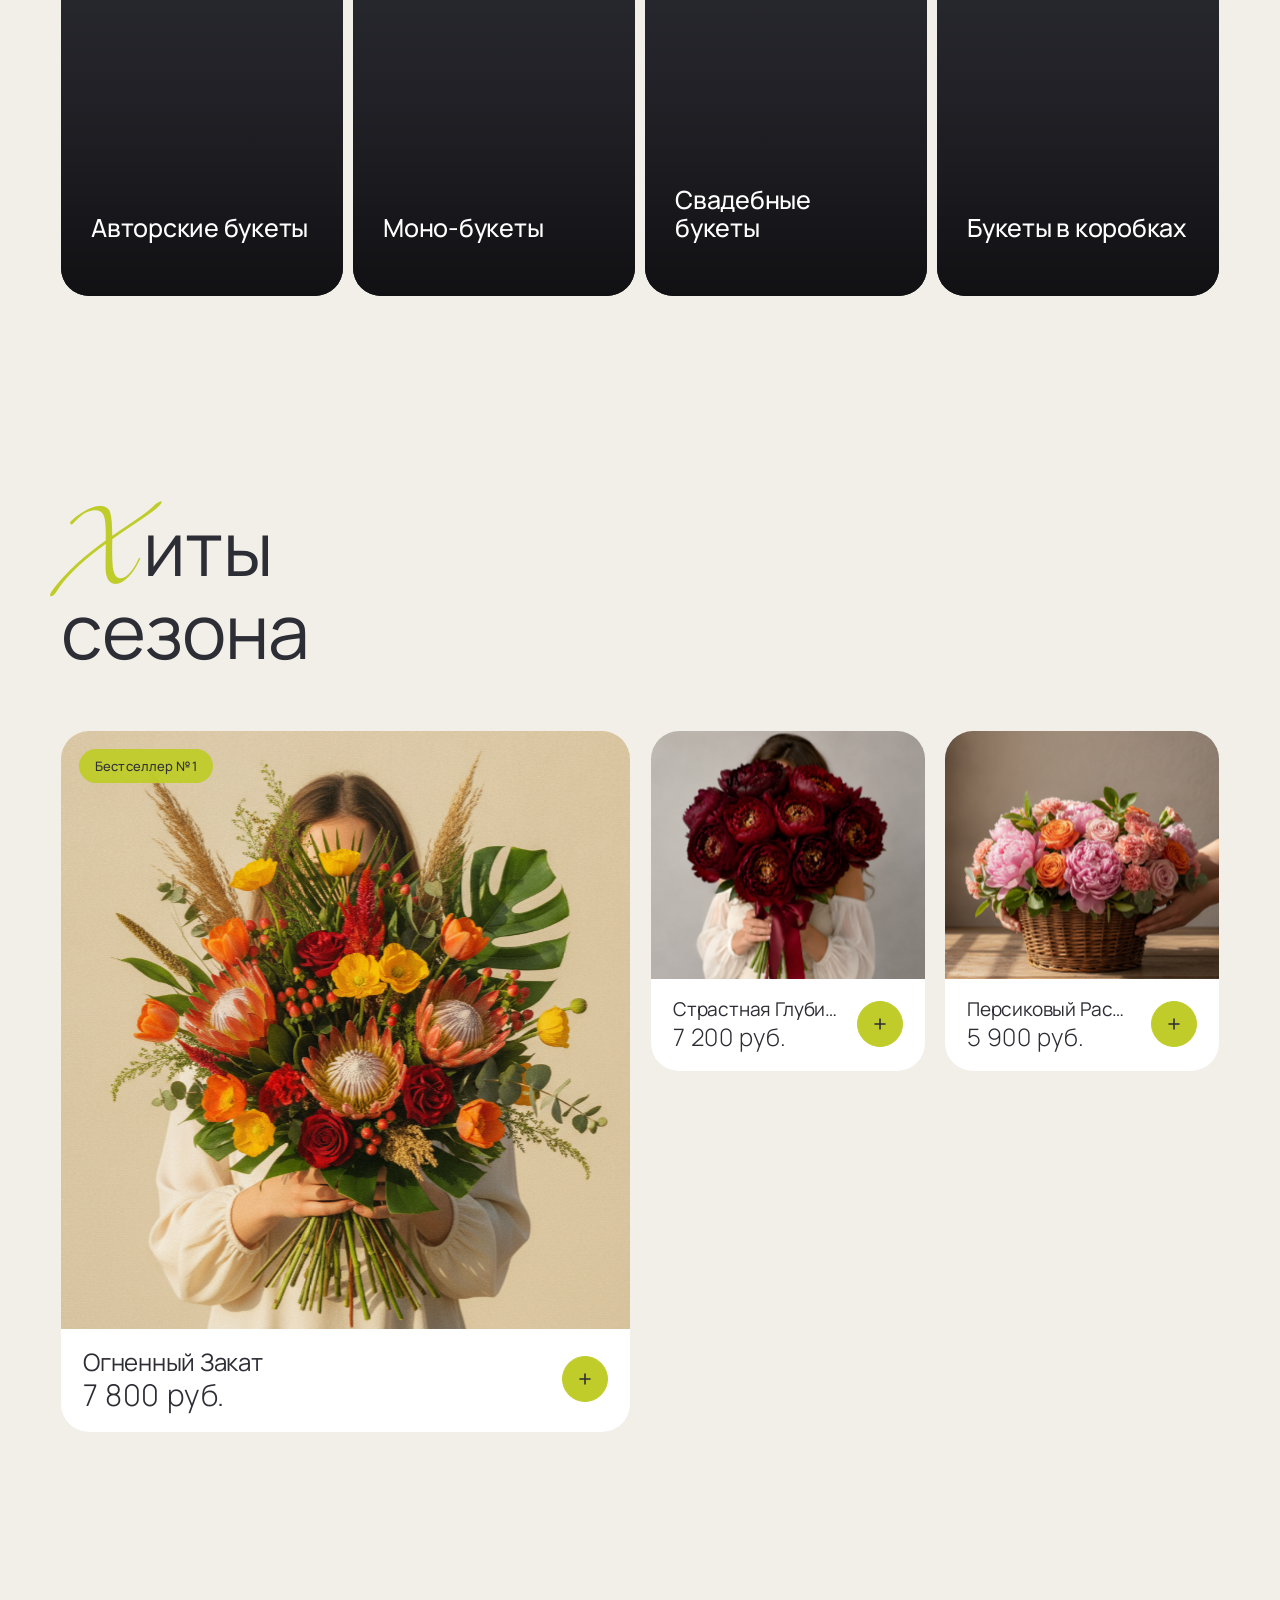
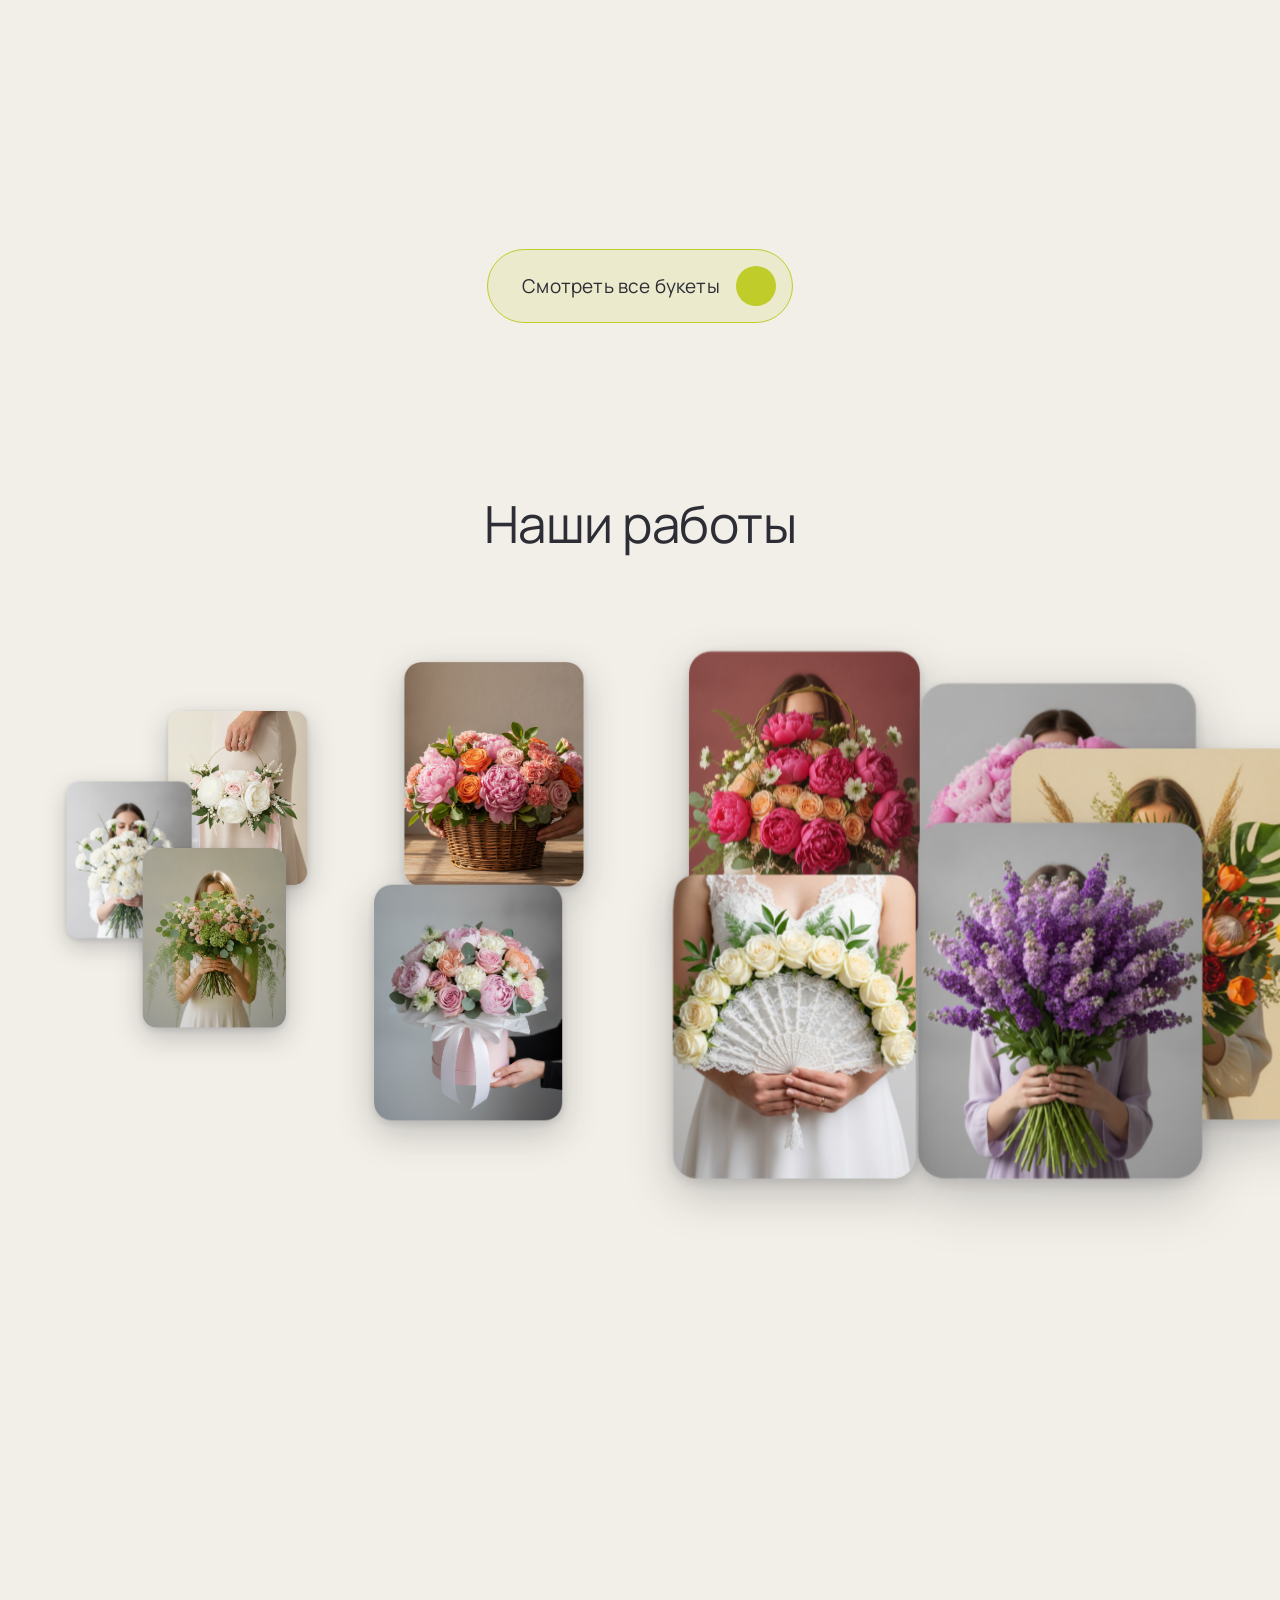
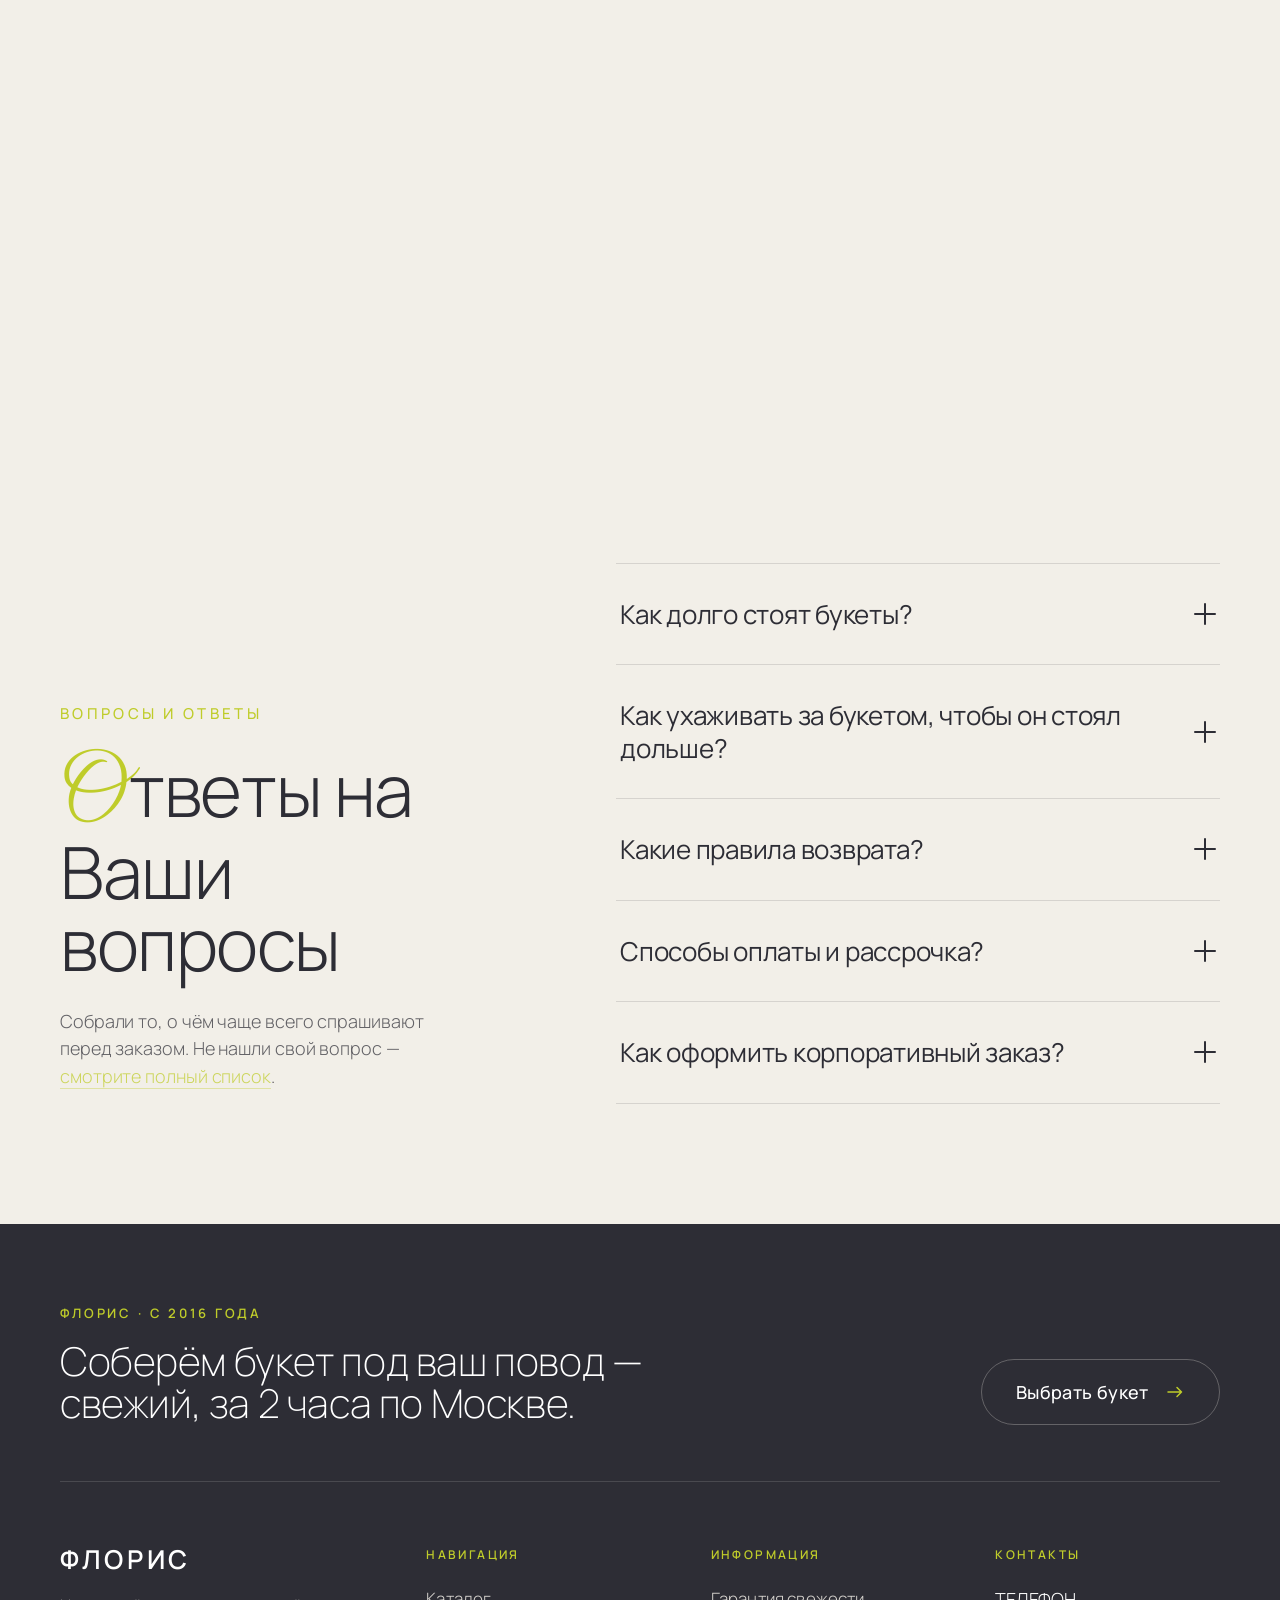
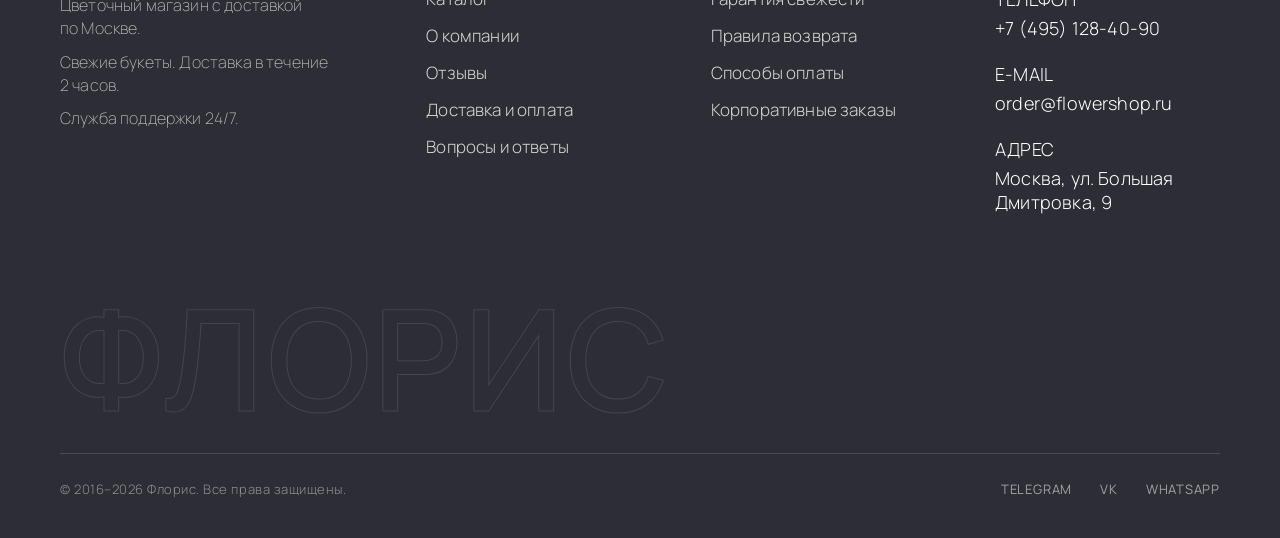
==== commit ba10c2cd: "Исправить несоответствие фото и темы отзыва в блоке «Что говорят наши клиенты» Переставлены фотограф" ====
--- a/index.html
+++ b/index.html
@@ -246,13 +246,13 @@
       <button class="hr-nav hr-prev" type="button" aria-label="Предыдущие отзывы"><svg viewBox="0 0 24 24" width="22" height="22" fill="none"><path d="M15 5l-7 7 7 7" stroke="currentColor" stroke-width="1.8" stroke-linecap="round" stroke-linejoin="round"/></svg></button>
       <div class="home-reviews-track" id="reviews-track">
         <article class="hr-card">
-          <div class="hr-card-photo"><img src="frames/отзывы 3.png" alt="Букет от клиента Анны Волковой" loading="lazy"><span class="hr-card-tag">Фото от&nbsp;клиента</span></div>
+          <div class="hr-card-photo"><img src="frames/отзывы 5.png" alt="Букет от клиента Анны Волковой" loading="lazy"><span class="hr-card-tag">Фото от&nbsp;клиента</span></div>
           <span class="home-reviews-stars">★★★★★</span>
           <p class="hr-card-quote">Заказываю букеты каждый месяц на&nbsp;работу. Всегда свежие, цены честные, доставка пунктуальная. Это&nbsp;мой цветочный магазин!</p>
           <div class="home-reviews-author"><span class="home-reviews-avatar av-3">А</span><span class="home-reviews-author-info"><span class="home-reviews-author-name">Анна Волкова</span><span class="home-reviews-author-role">Постоянный клиент</span></span></div>
         </article>
         <article class="hr-card">
-          <div class="hr-card-photo"><img src="frames/отзывы 1.png" alt="Букет от клиента Елены Козловой" loading="lazy"><span class="hr-card-tag">Фото от&nbsp;клиента</span></div>
+          <div class="hr-card-photo"><img src="frames/отзывы 3.png" alt="Букет от клиента Елены Козловой" loading="lazy"><span class="hr-card-tag">Фото от&nbsp;клиента</span></div>
           <span class="home-reviews-stars">★★★★★</span>
           <p class="hr-card-quote">Заказала букет для&nbsp;мамы на&nbsp;день рождения. Приехал за&nbsp;2&nbsp;часа, свежайший, красивый. Мама была в&nbsp;восторге!</p>
           <div class="home-reviews-author"><span class="home-reviews-avatar av-1">Е</span><span class="home-reviews-author-info"><span class="home-reviews-author-name">Елена Козлова</span><span class="home-reviews-author-role">Клиент</span></span></div>
@@ -270,7 +270,7 @@
           <div class="home-reviews-author"><span class="home-reviews-avatar av-4">И</span><span class="home-reviews-author-info"><span class="home-reviews-author-name">Ирина Миронова</span><span class="home-reviews-author-role">Клиент</span></span></div>
         </article>
         <article class="hr-card">
-          <div class="hr-card-photo"><img src="frames/отзывы 5.png" alt="Букет от клиента Олега Петрова" loading="lazy"><span class="hr-card-tag">Фото от&nbsp;клиента</span></div>
+          <div class="hr-card-photo"><img src="frames/отзывы 1.png" alt="Букет от клиента Олега Петрова" loading="lazy"><span class="hr-card-tag">Фото от&nbsp;клиента</span></div>
           <span class="home-reviews-stars">★★★★★</span>
           <p class="hr-card-quote">Позвонил с&nbsp;вопросом — флорист подробно объяснил, какие цветы в&nbsp;сезоне и&nbsp;что&nbsp;дольше стоит. Порекомендовал друзьям!</p>
           <div class="home-reviews-author"><span class="home-reviews-avatar av-5">О</span><span class="home-reviews-author-info"><span class="home-reviews-author-name">Олег Петров</span><span class="home-reviews-author-role">Клиент</span></span></div>
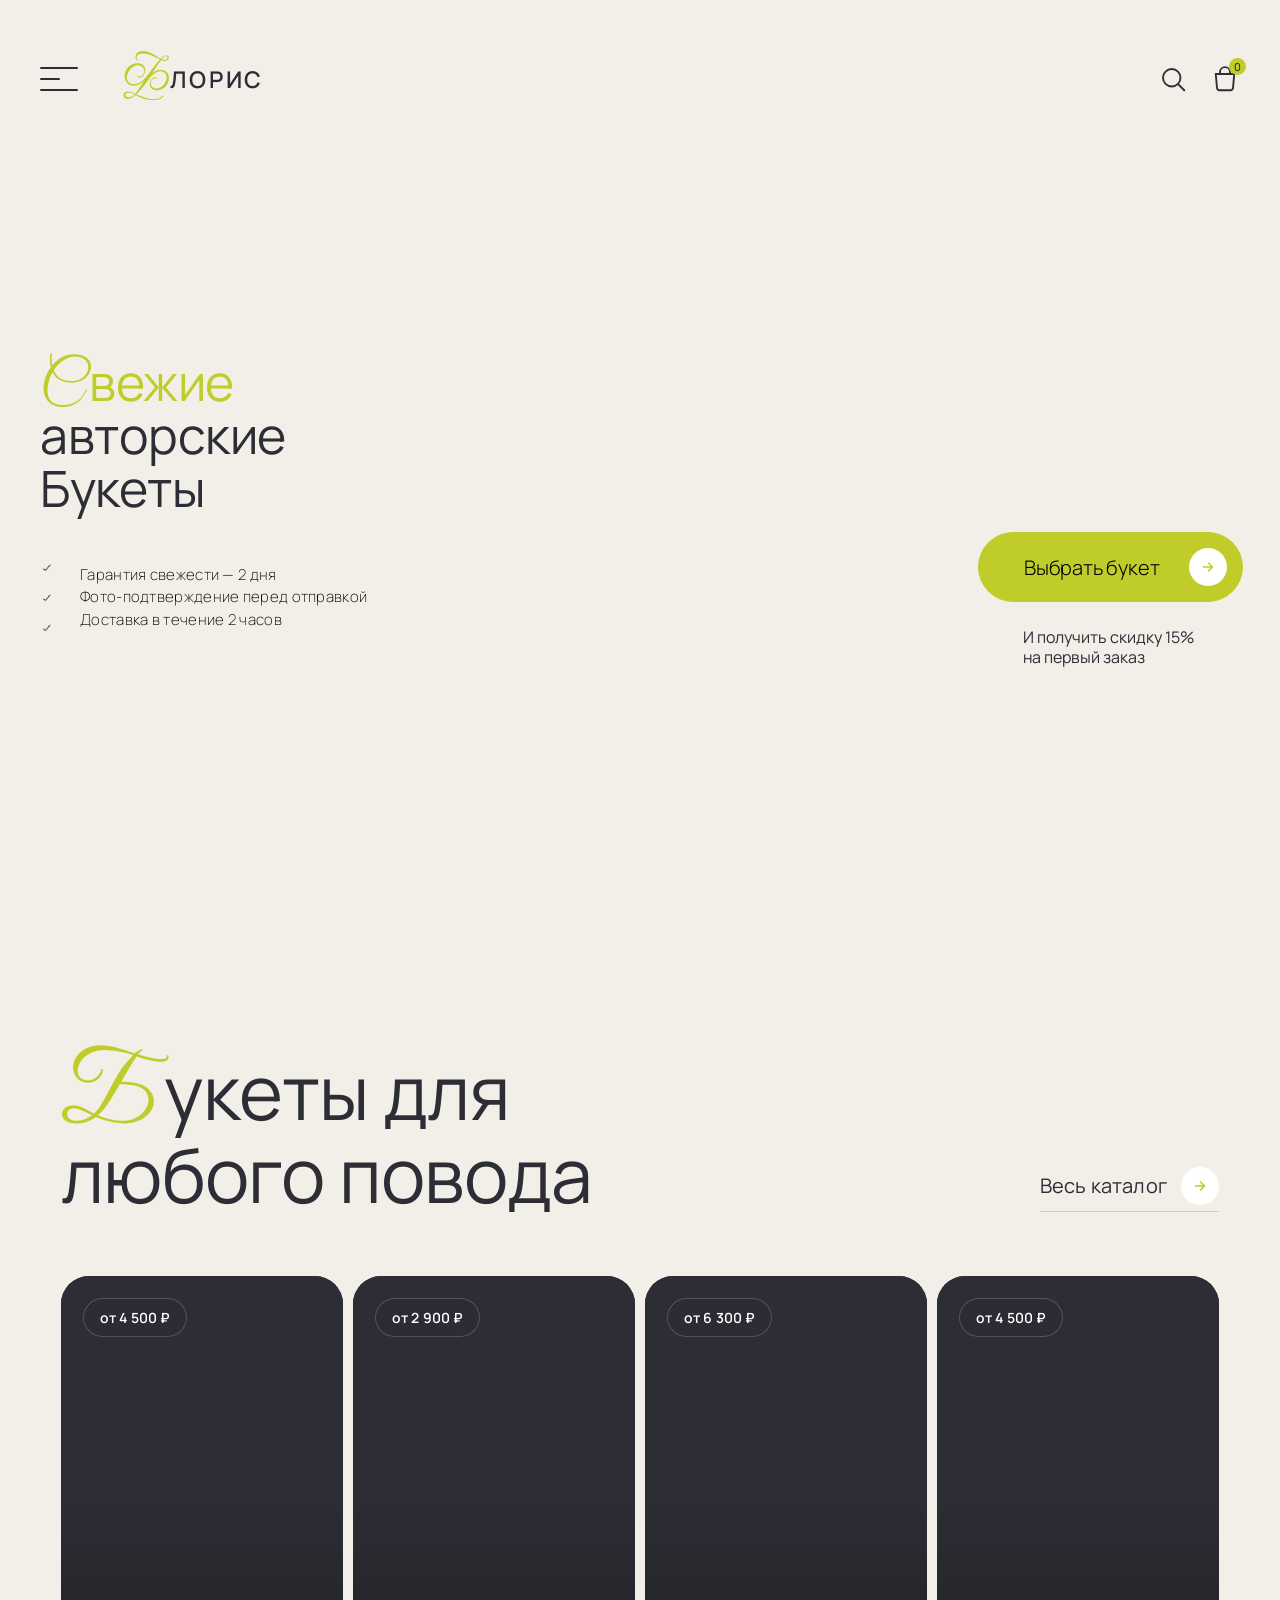
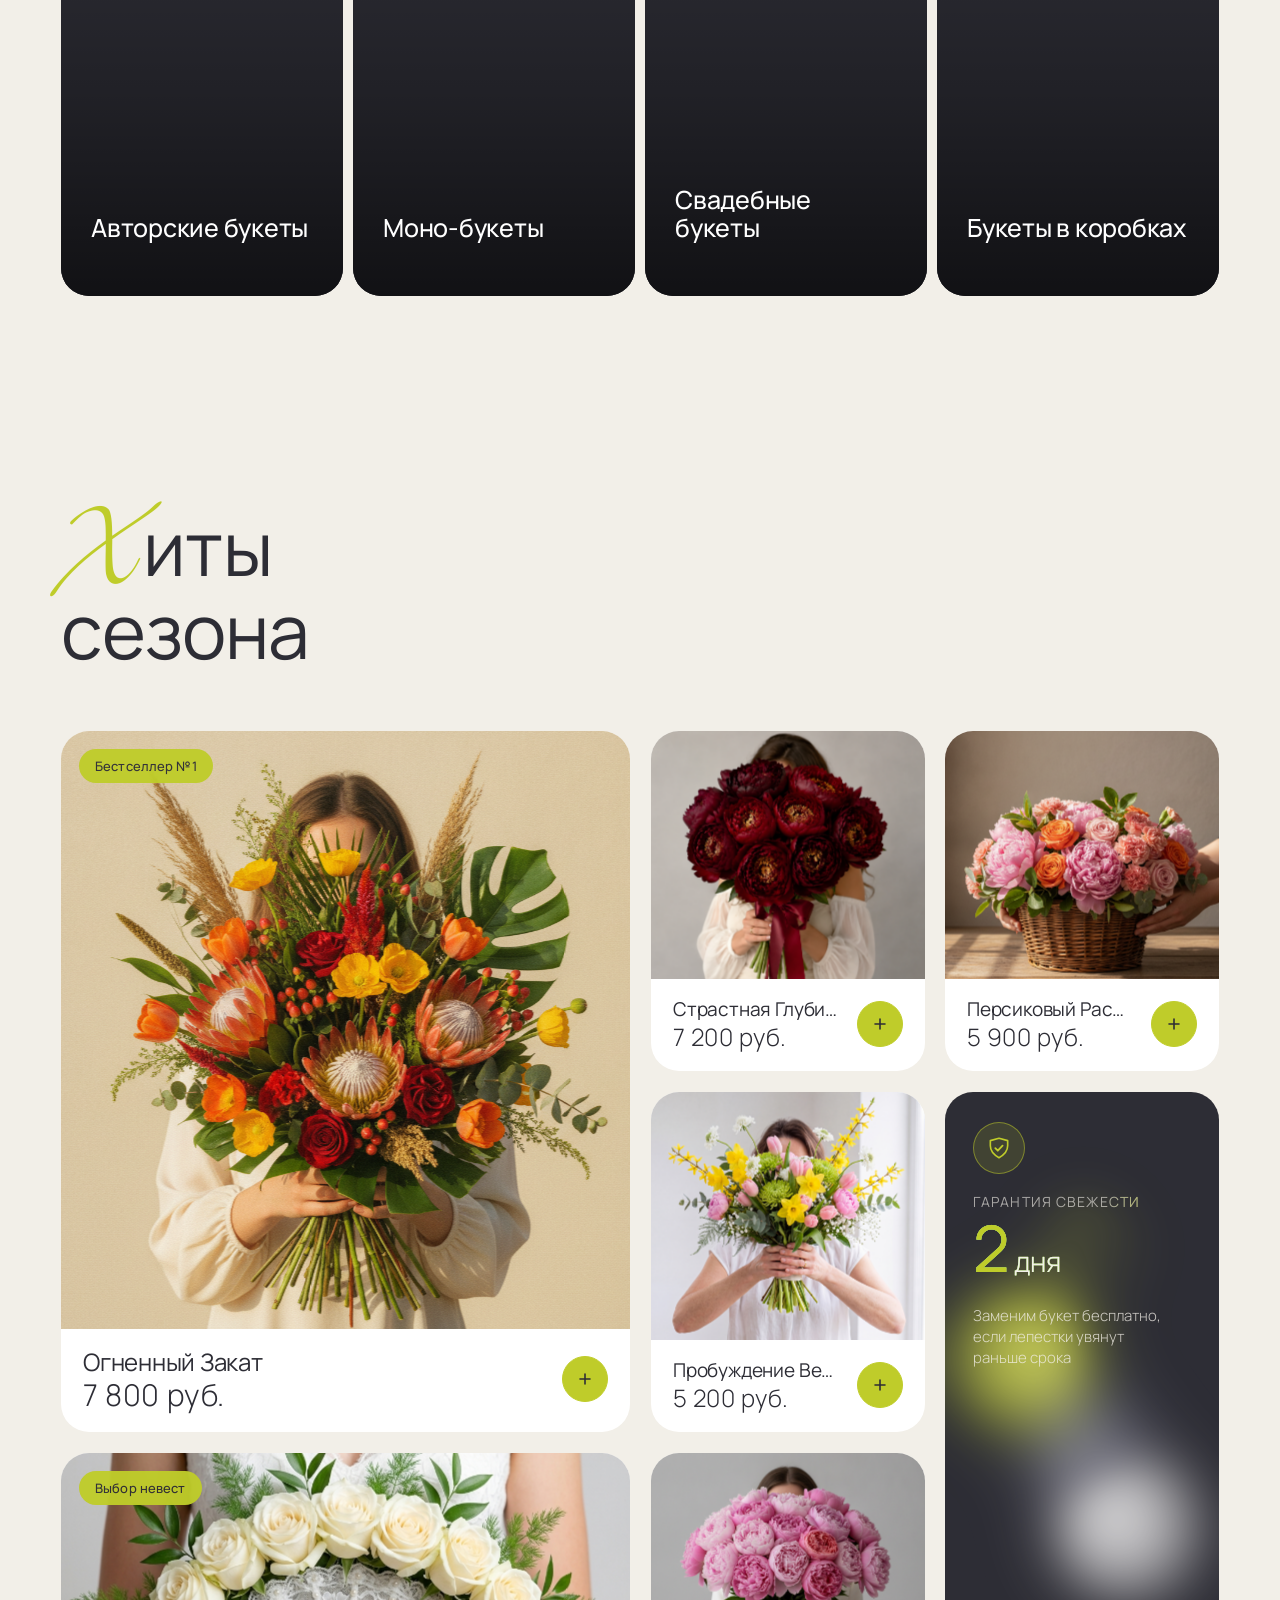
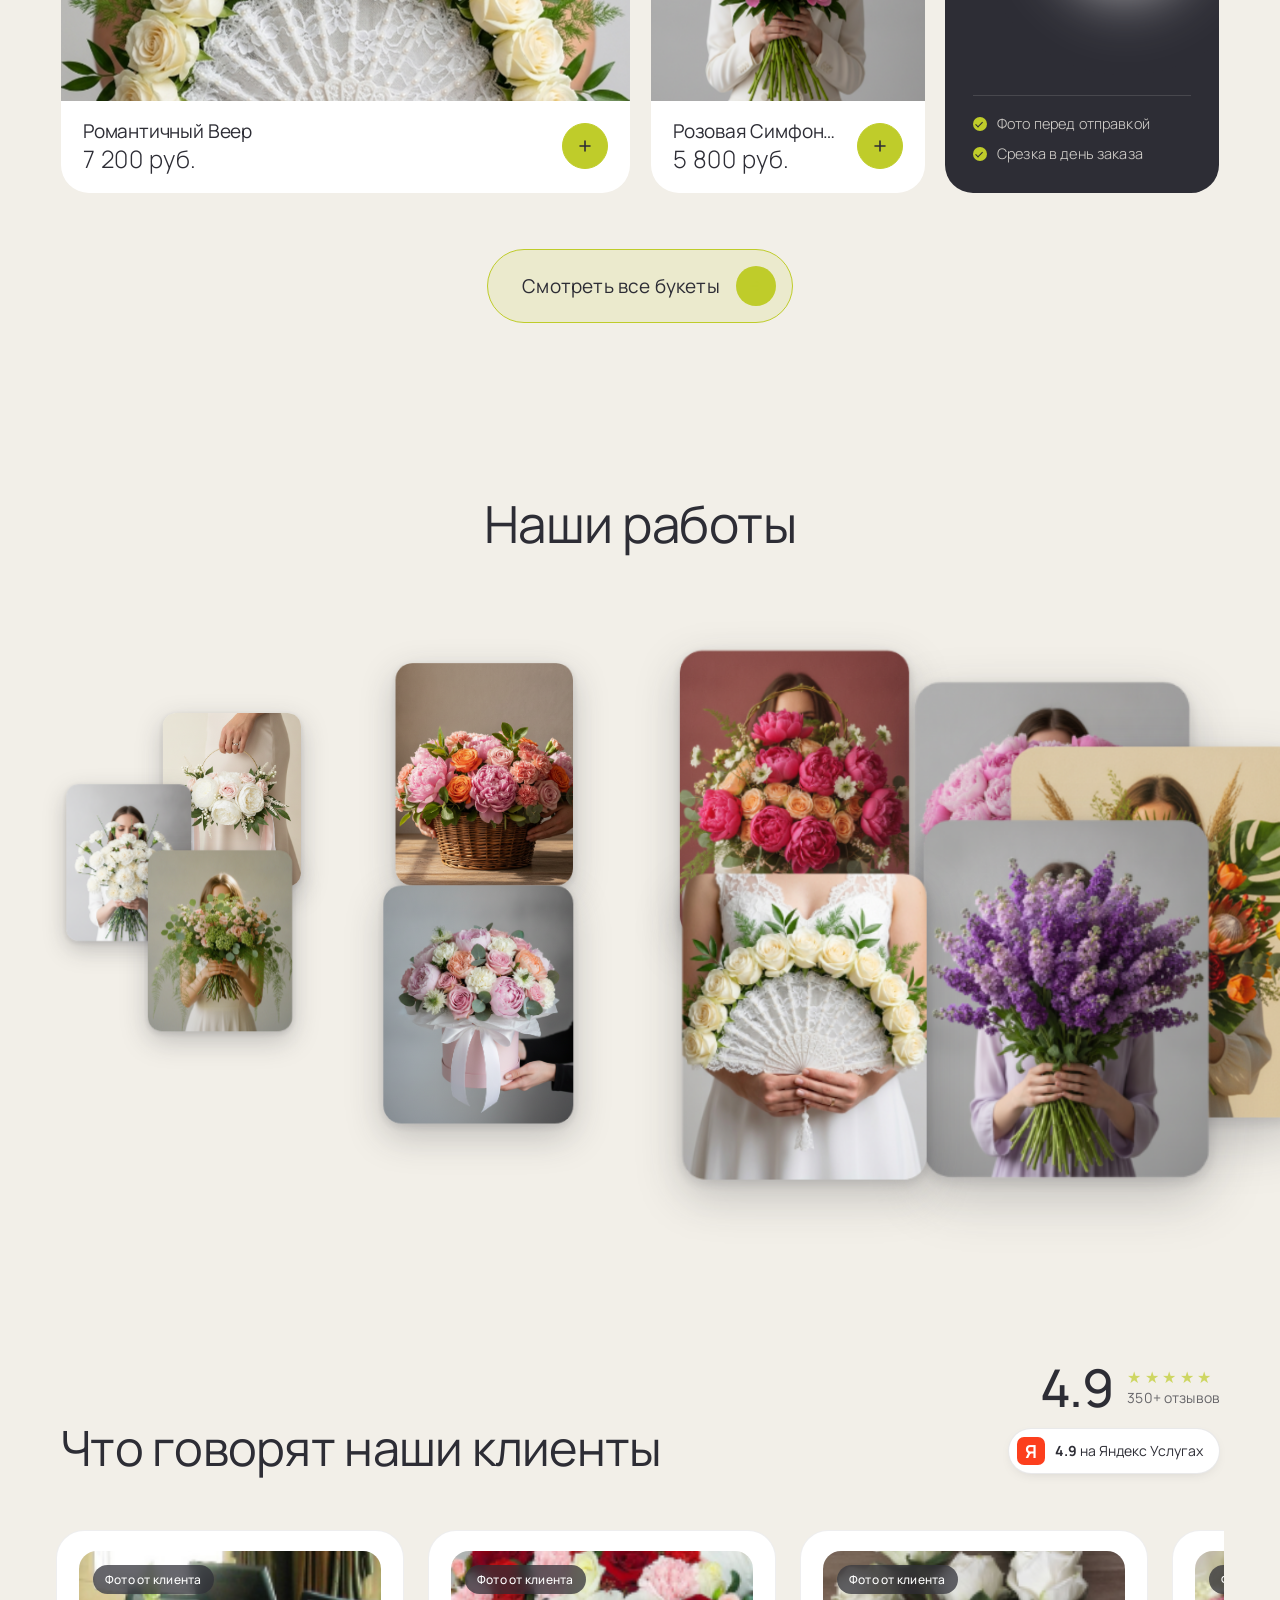
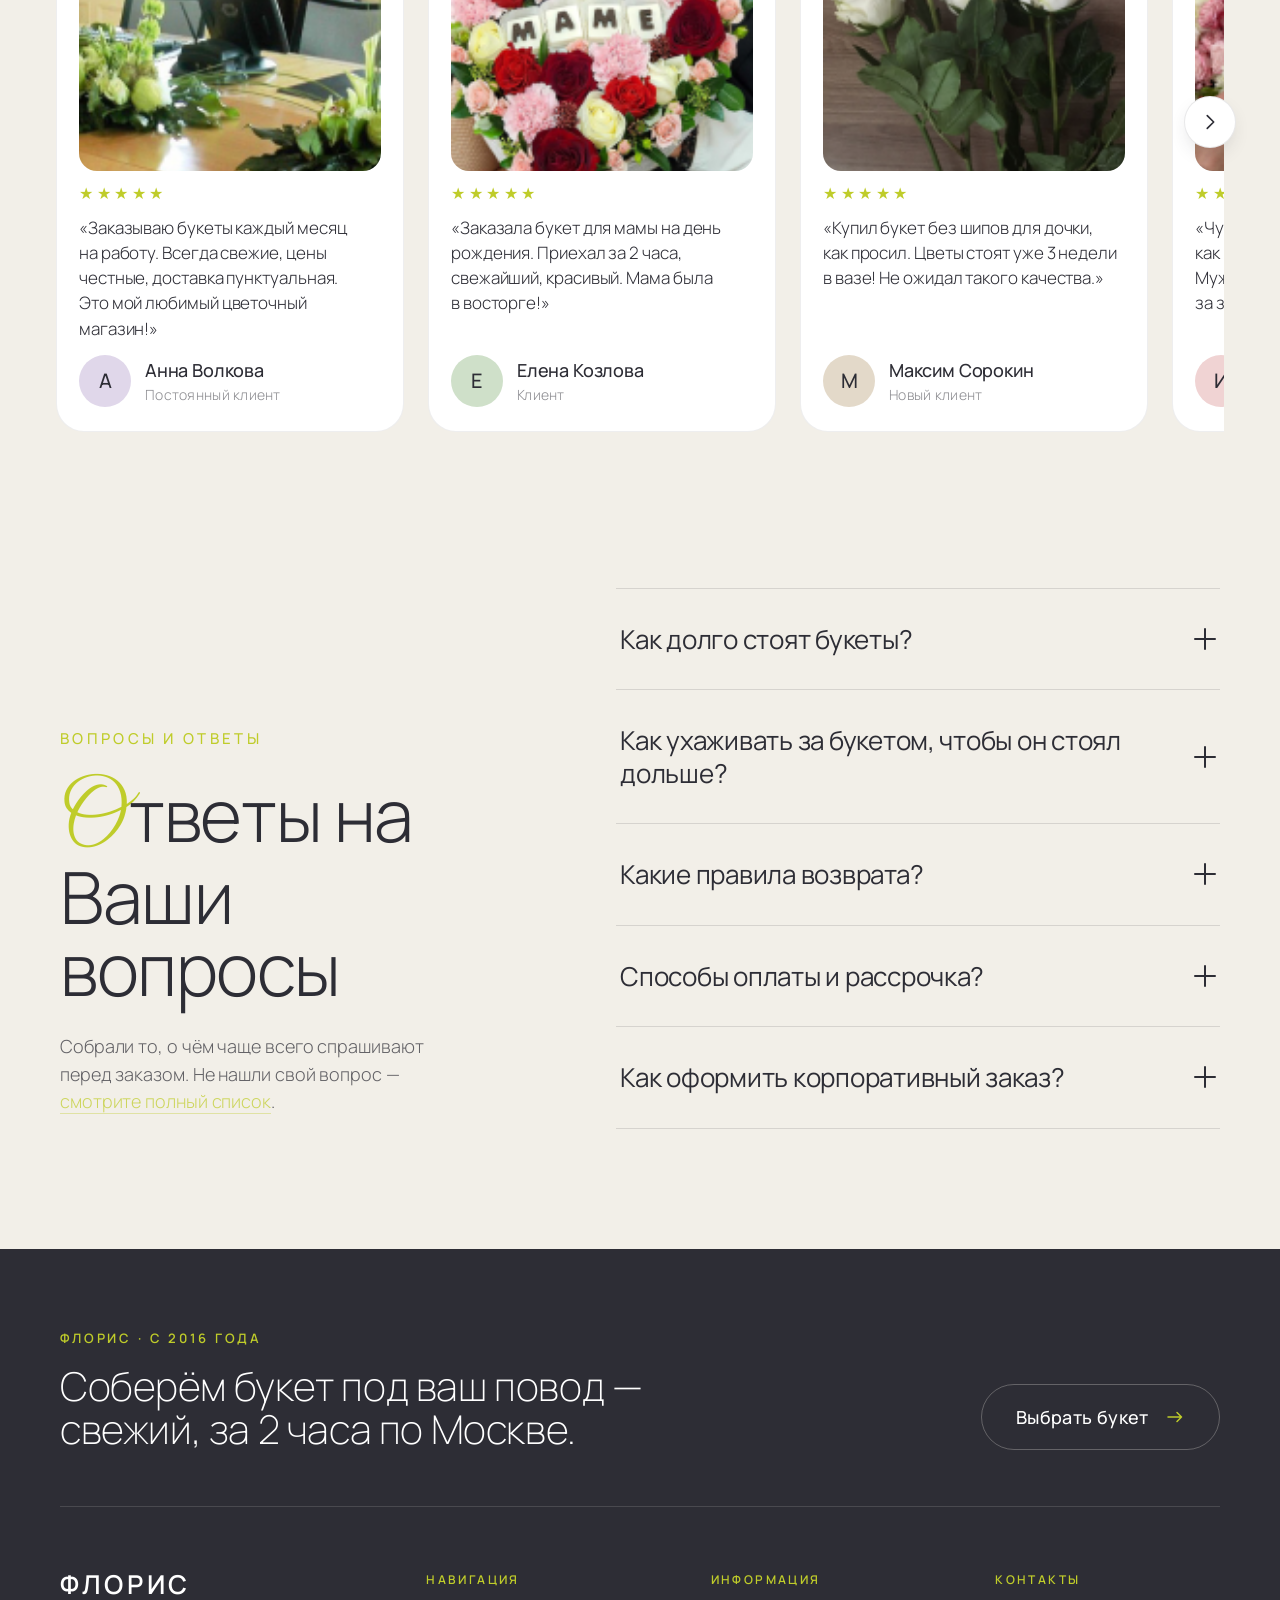
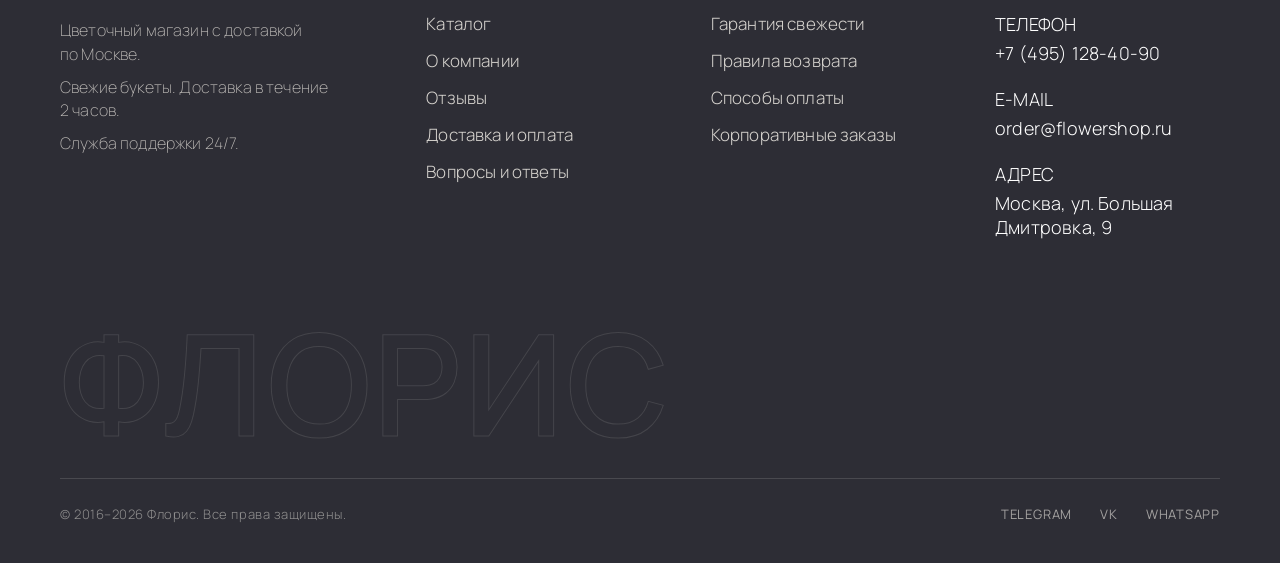
==== commit efaf8cd5: "Убрать висящие одиночные слова в двух отзывах - index.html (Анна Волкова, витрина «Что говорят наши " ====
--- a/index.html
+++ b/index.html
@@ -248,7 +248,7 @@
         <article class="hr-card">
           <div class="hr-card-photo"><img src="frames/отзывы 5.png" alt="Букет от клиента Анны Волковой" loading="lazy"><span class="hr-card-tag">Фото от&nbsp;клиента</span></div>
           <span class="home-reviews-stars">★★★★★</span>
-          <p class="hr-card-quote">Заказываю букеты каждый месяц на&nbsp;работу. Всегда свежие, цены честные, доставка пунктуальная. Это&nbsp;мой цветочный магазин!</p>
+          <p class="hr-card-quote">Заказываю букеты каждый месяц на&nbsp;работу. Всегда свежие, цены честные, доставка пунктуальная. Это&nbsp;мой любимый цветочный магазин!</p>
           <div class="home-reviews-author"><span class="home-reviews-avatar av-3">А</span><span class="home-reviews-author-info"><span class="home-reviews-author-name">Анна Волкова</span><span class="home-reviews-author-role">Постоянный клиент</span></span></div>
         </article>
         <article class="hr-card">
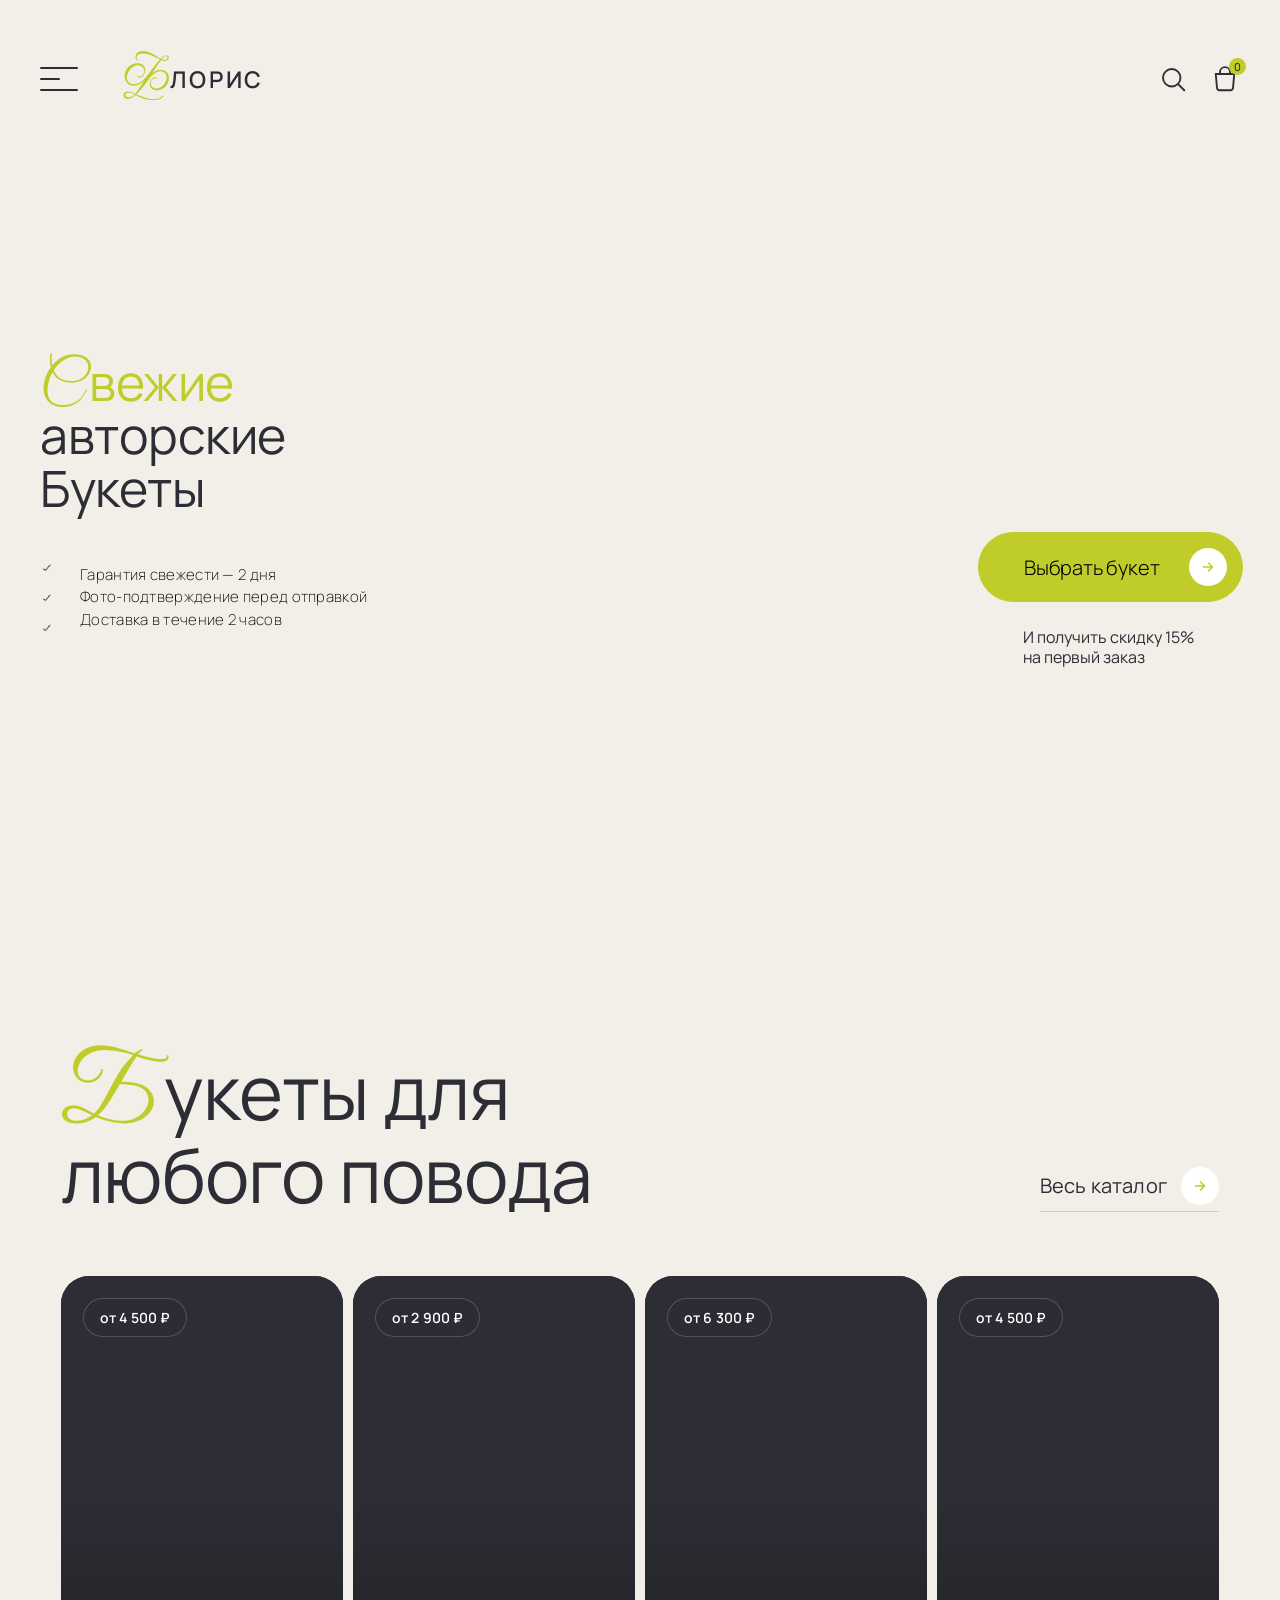
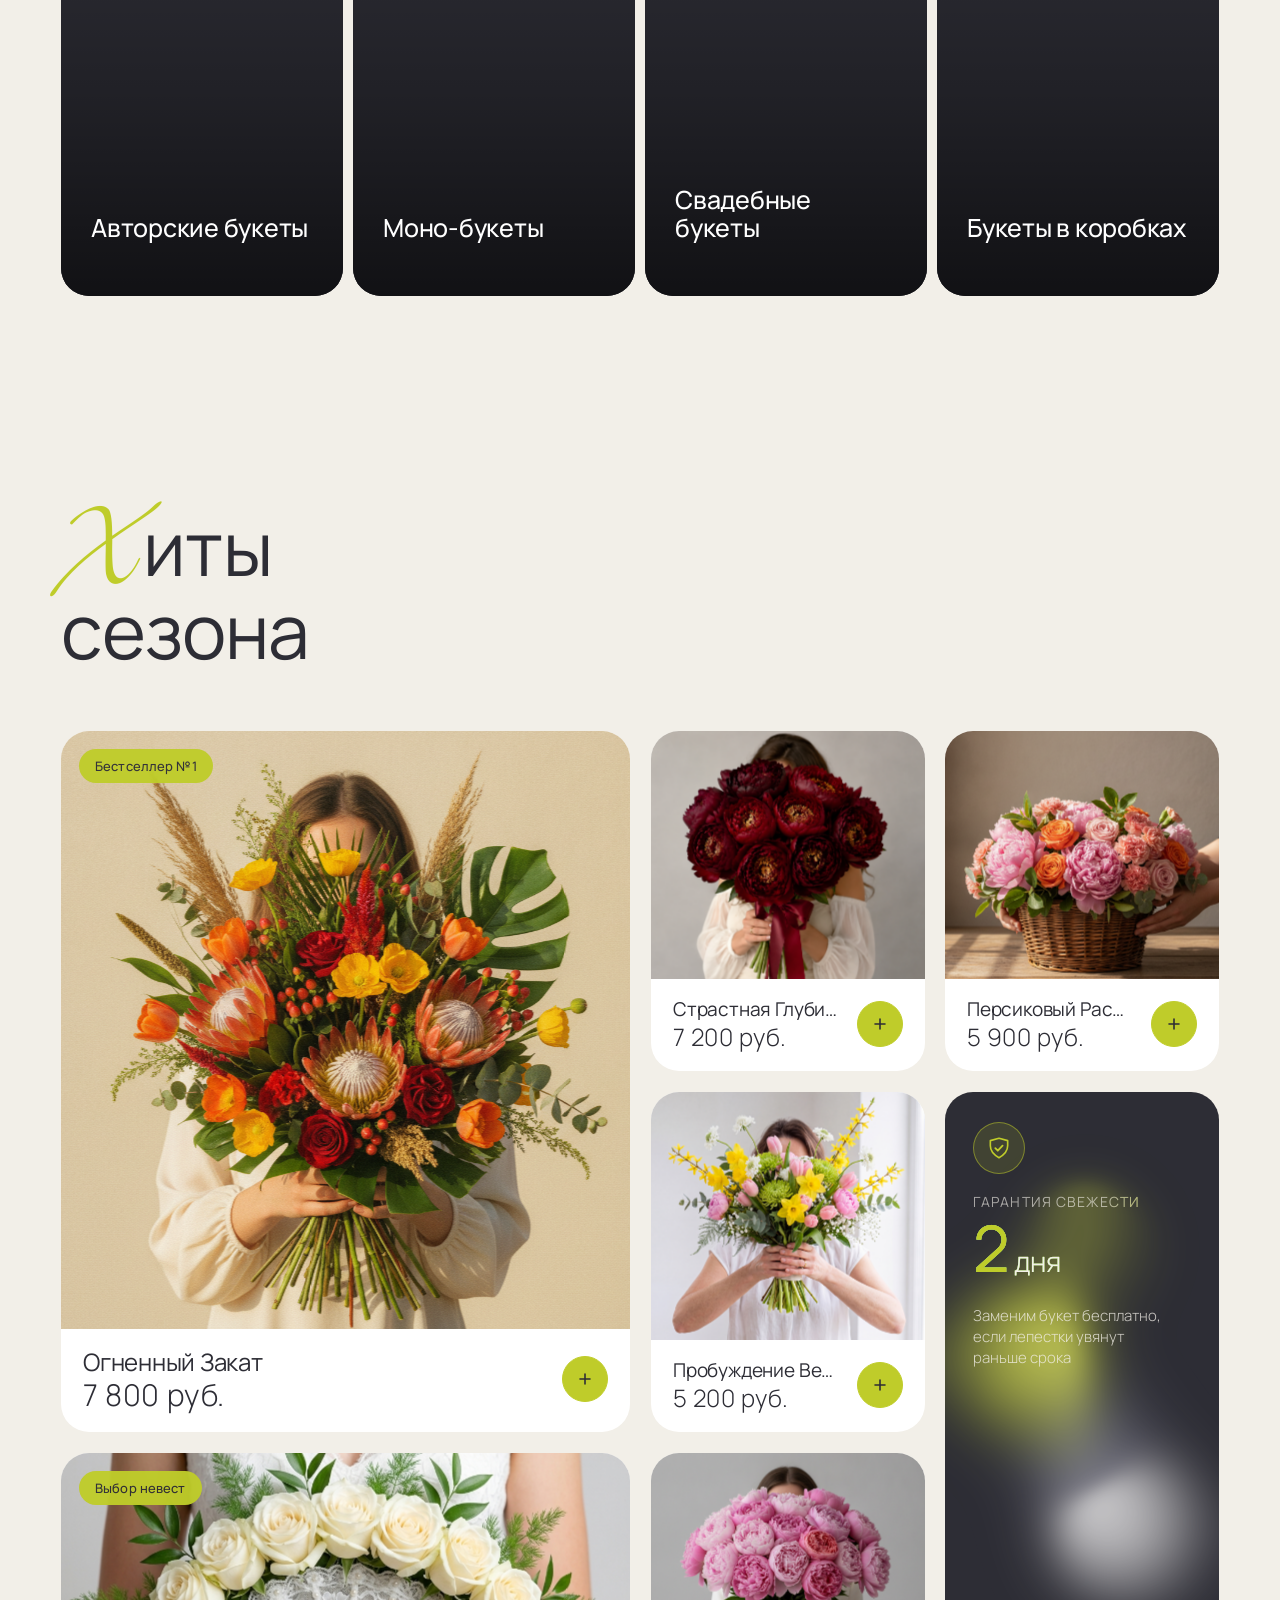
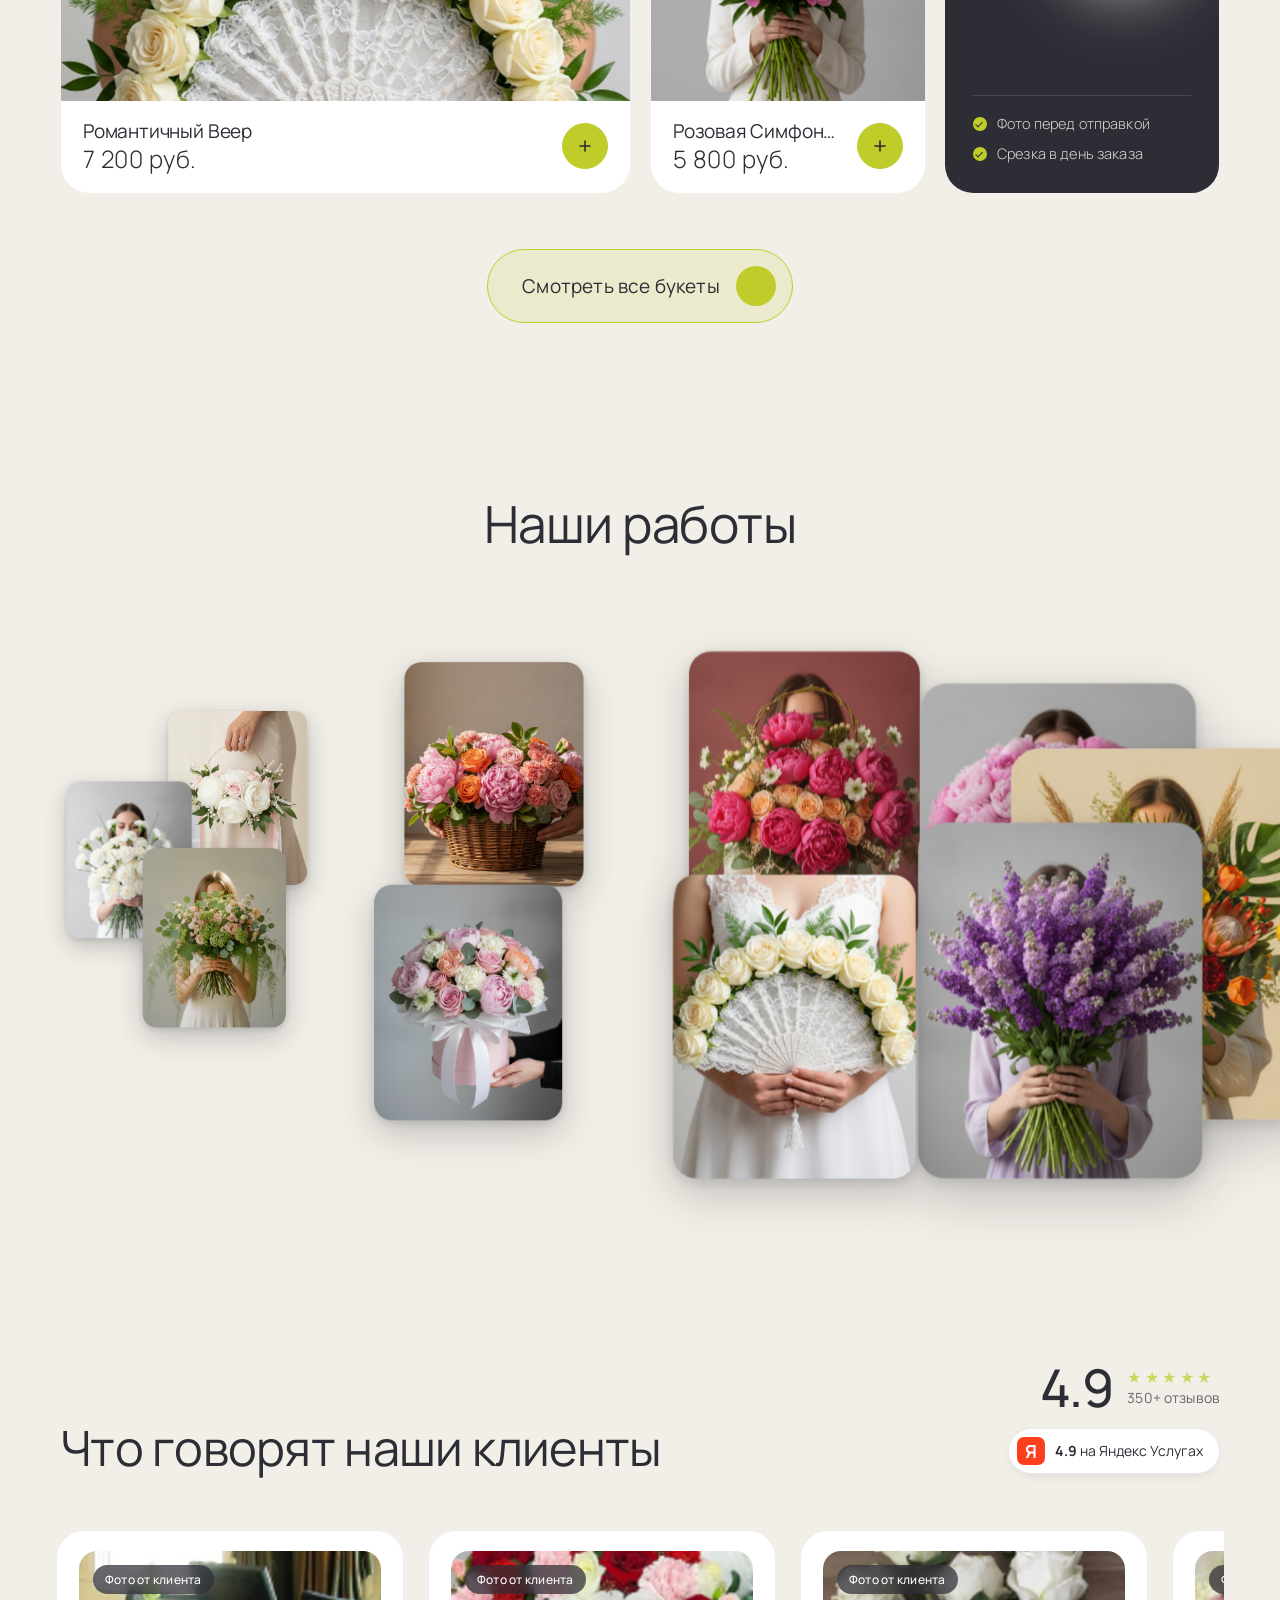
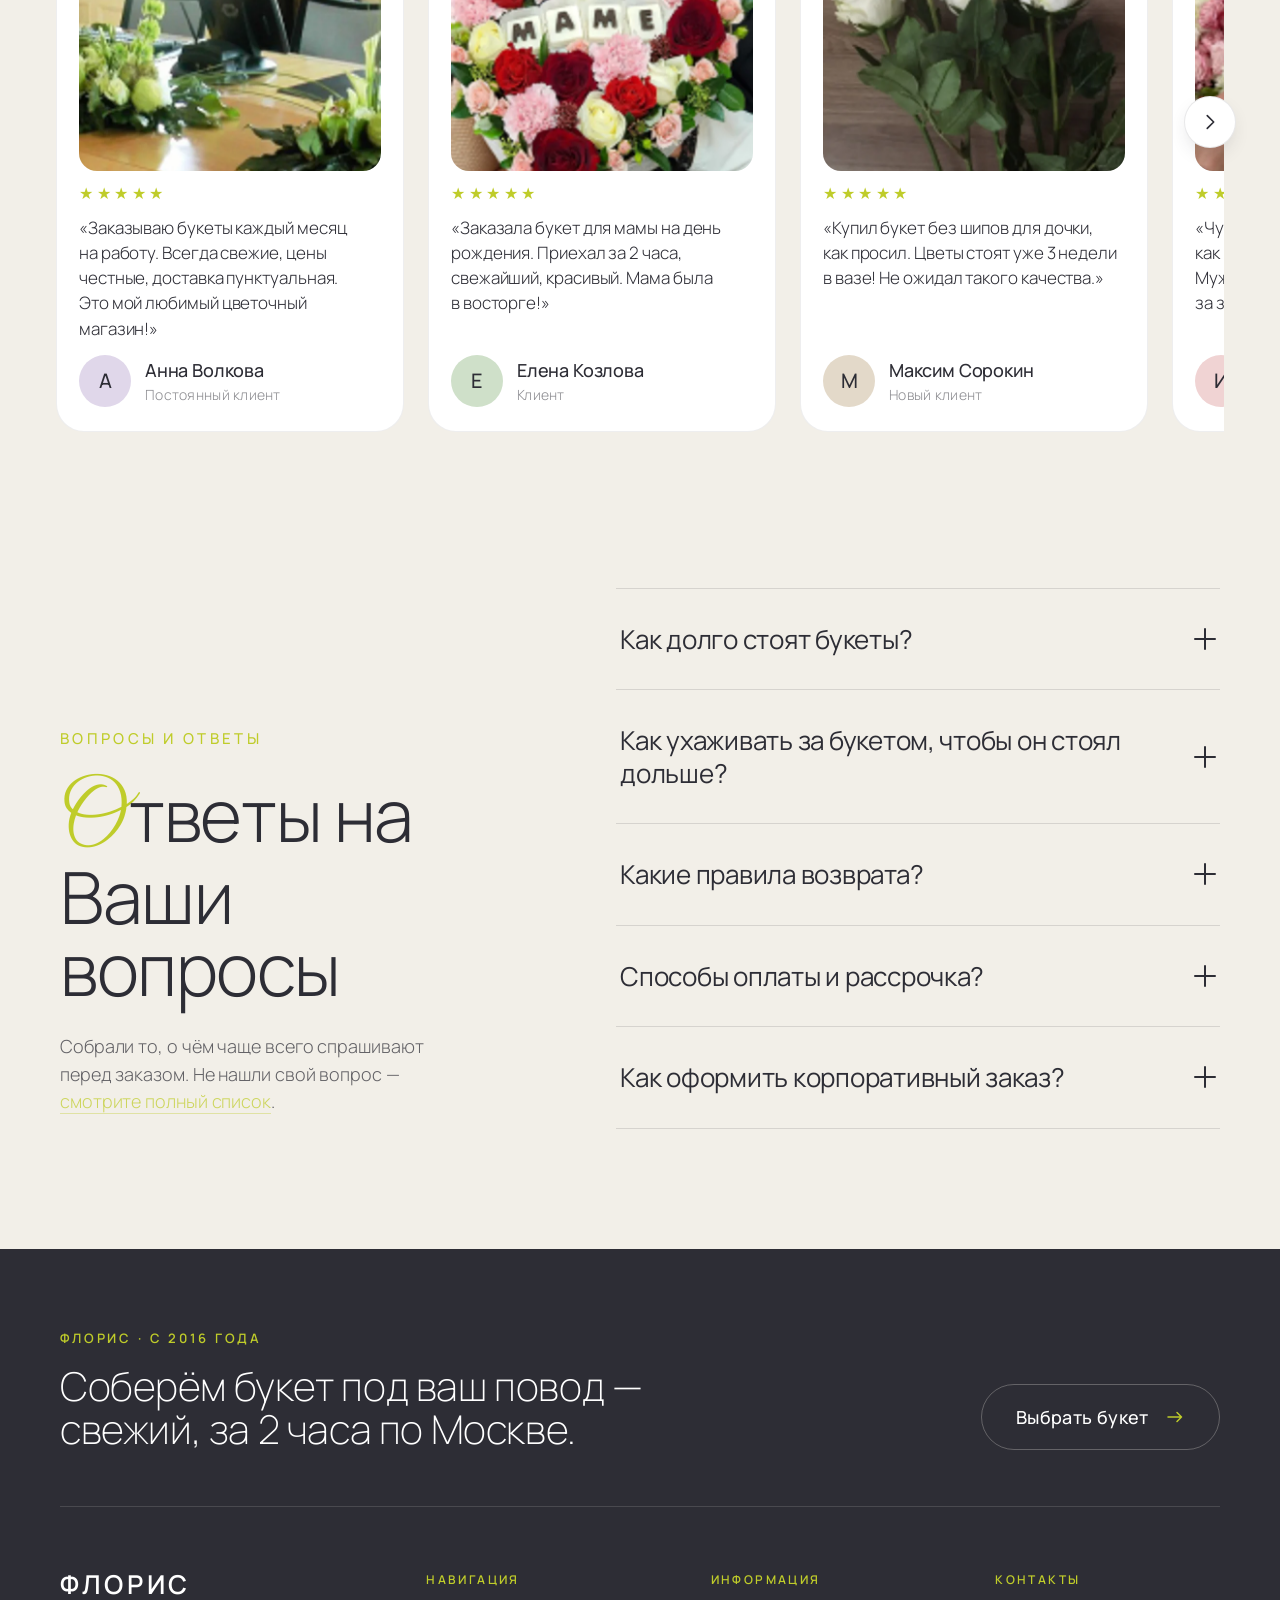
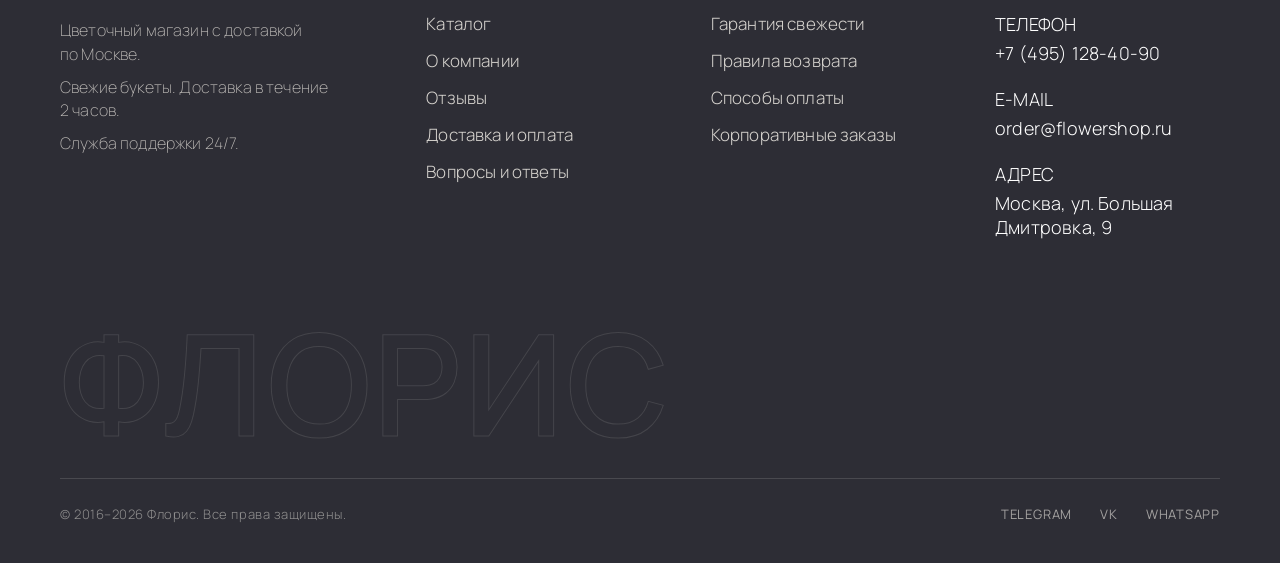
==== commit d4e13951: "Улучшить качество фото в отзывах — убрать пиксельность Фото «отзывы 1–5» были всего 156×195px и раст" ====
--- a/index.html
+++ b/index.html
@@ -246,31 +246,31 @@
       <button class="hr-nav hr-prev" type="button" aria-label="Предыдущие отзывы"><svg viewBox="0 0 24 24" width="22" height="22" fill="none"><path d="M15 5l-7 7 7 7" stroke="currentColor" stroke-width="1.8" stroke-linecap="round" stroke-linejoin="round"/></svg></button>
       <div class="home-reviews-track" id="reviews-track">
         <article class="hr-card">
-          <div class="hr-card-photo"><img src="frames/отзывы 5.png" alt="Букет от клиента Анны Волковой" loading="lazy"><span class="hr-card-tag">Фото от&nbsp;клиента</span></div>
+          <div class="hr-card-photo"><img src="frames/отзывы 5.webp" alt="Букет от клиента Анны Волковой" loading="lazy"><span class="hr-card-tag">Фото от&nbsp;клиента</span></div>
           <span class="home-reviews-stars">★★★★★</span>
           <p class="hr-card-quote">Заказываю букеты каждый месяц на&nbsp;работу. Всегда свежие, цены честные, доставка пунктуальная. Это&nbsp;мой любимый цветочный магазин!</p>
           <div class="home-reviews-author"><span class="home-reviews-avatar av-3">А</span><span class="home-reviews-author-info"><span class="home-reviews-author-name">Анна Волкова</span><span class="home-reviews-author-role">Постоянный клиент</span></span></div>
         </article>
         <article class="hr-card">
-          <div class="hr-card-photo"><img src="frames/отзывы 3.png" alt="Букет от клиента Елены Козловой" loading="lazy"><span class="hr-card-tag">Фото от&nbsp;клиента</span></div>
+          <div class="hr-card-photo"><img src="frames/отзывы 3.webp" alt="Букет от клиента Елены Козловой" loading="lazy"><span class="hr-card-tag">Фото от&nbsp;клиента</span></div>
           <span class="home-reviews-stars">★★★★★</span>
           <p class="hr-card-quote">Заказала букет для&nbsp;мамы на&nbsp;день рождения. Приехал за&nbsp;2&nbsp;часа, свежайший, красивый. Мама была в&nbsp;восторге!</p>
           <div class="home-reviews-author"><span class="home-reviews-avatar av-1">Е</span><span class="home-reviews-author-info"><span class="home-reviews-author-name">Елена Козлова</span><span class="home-reviews-author-role">Клиент</span></span></div>
         </article>
         <article class="hr-card">
-          <div class="hr-card-photo"><img src="frames/отзывы 2.png" alt="Букет от клиента Максима Сорокина" loading="lazy"><span class="hr-card-tag">Фото от&nbsp;клиента</span></div>
+          <div class="hr-card-photo"><img src="frames/отзывы 2.webp" alt="Букет от клиента Максима Сорокина" loading="lazy"><span class="hr-card-tag">Фото от&nbsp;клиента</span></div>
           <span class="home-reviews-stars">★★★★★</span>
           <p class="hr-card-quote">Купил букет без&nbsp;шипов для&nbsp;дочки, как&nbsp;просил. Цветы стоят уже 3&nbsp;недели в&nbsp;вазе! Не&nbsp;ожидал такого качества.</p>
           <div class="home-reviews-author"><span class="home-reviews-avatar av-2">М</span><span class="home-reviews-author-info"><span class="home-reviews-author-name">Максим Сорокин</span><span class="home-reviews-author-role">Новый клиент</span></span></div>
         </article>
         <article class="hr-card">
-          <div class="hr-card-photo"><img src="frames/отзывы 4.png" alt="Букет от клиента Ирины Мироновой" loading="lazy"><span class="hr-card-tag">Фото от&nbsp;клиента</span></div>
+          <div class="hr-card-photo"><img src="frames/отзывы 4.webp" alt="Букет от клиента Ирины Мироновой" loading="lazy"><span class="hr-card-tag">Фото от&nbsp;клиента</span></div>
           <span class="home-reviews-stars">★★★★★</span>
           <p class="hr-card-quote">Чудесный магазин! Цветы, как&nbsp;на&nbsp;фото. Доставили с&nbsp;открыткой. Мужа растрогали до&nbsp;слёз. Спасибо за&nbsp;заботу к&nbsp;деталям!</p>
           <div class="home-reviews-author"><span class="home-reviews-avatar av-4">И</span><span class="home-reviews-author-info"><span class="home-reviews-author-name">Ирина Миронова</span><span class="home-reviews-author-role">Клиент</span></span></div>
         </article>
         <article class="hr-card">
-          <div class="hr-card-photo"><img src="frames/отзывы 1.png" alt="Букет от клиента Олега Петрова" loading="lazy"><span class="hr-card-tag">Фото от&nbsp;клиента</span></div>
+          <div class="hr-card-photo"><img src="frames/отзывы 1.webp" alt="Букет от клиента Олега Петрова" loading="lazy"><span class="hr-card-tag">Фото от&nbsp;клиента</span></div>
           <span class="home-reviews-stars">★★★★★</span>
           <p class="hr-card-quote">Позвонил с&nbsp;вопросом — флорист подробно объяснил, какие цветы в&nbsp;сезоне и&nbsp;что&nbsp;дольше стоит. Порекомендовал друзьям!</p>
           <div class="home-reviews-author"><span class="home-reviews-avatar av-5">О</span><span class="home-reviews-author-info"><span class="home-reviews-author-name">Олег Петров</span><span class="home-reviews-author-role">Клиент</span></span></div>
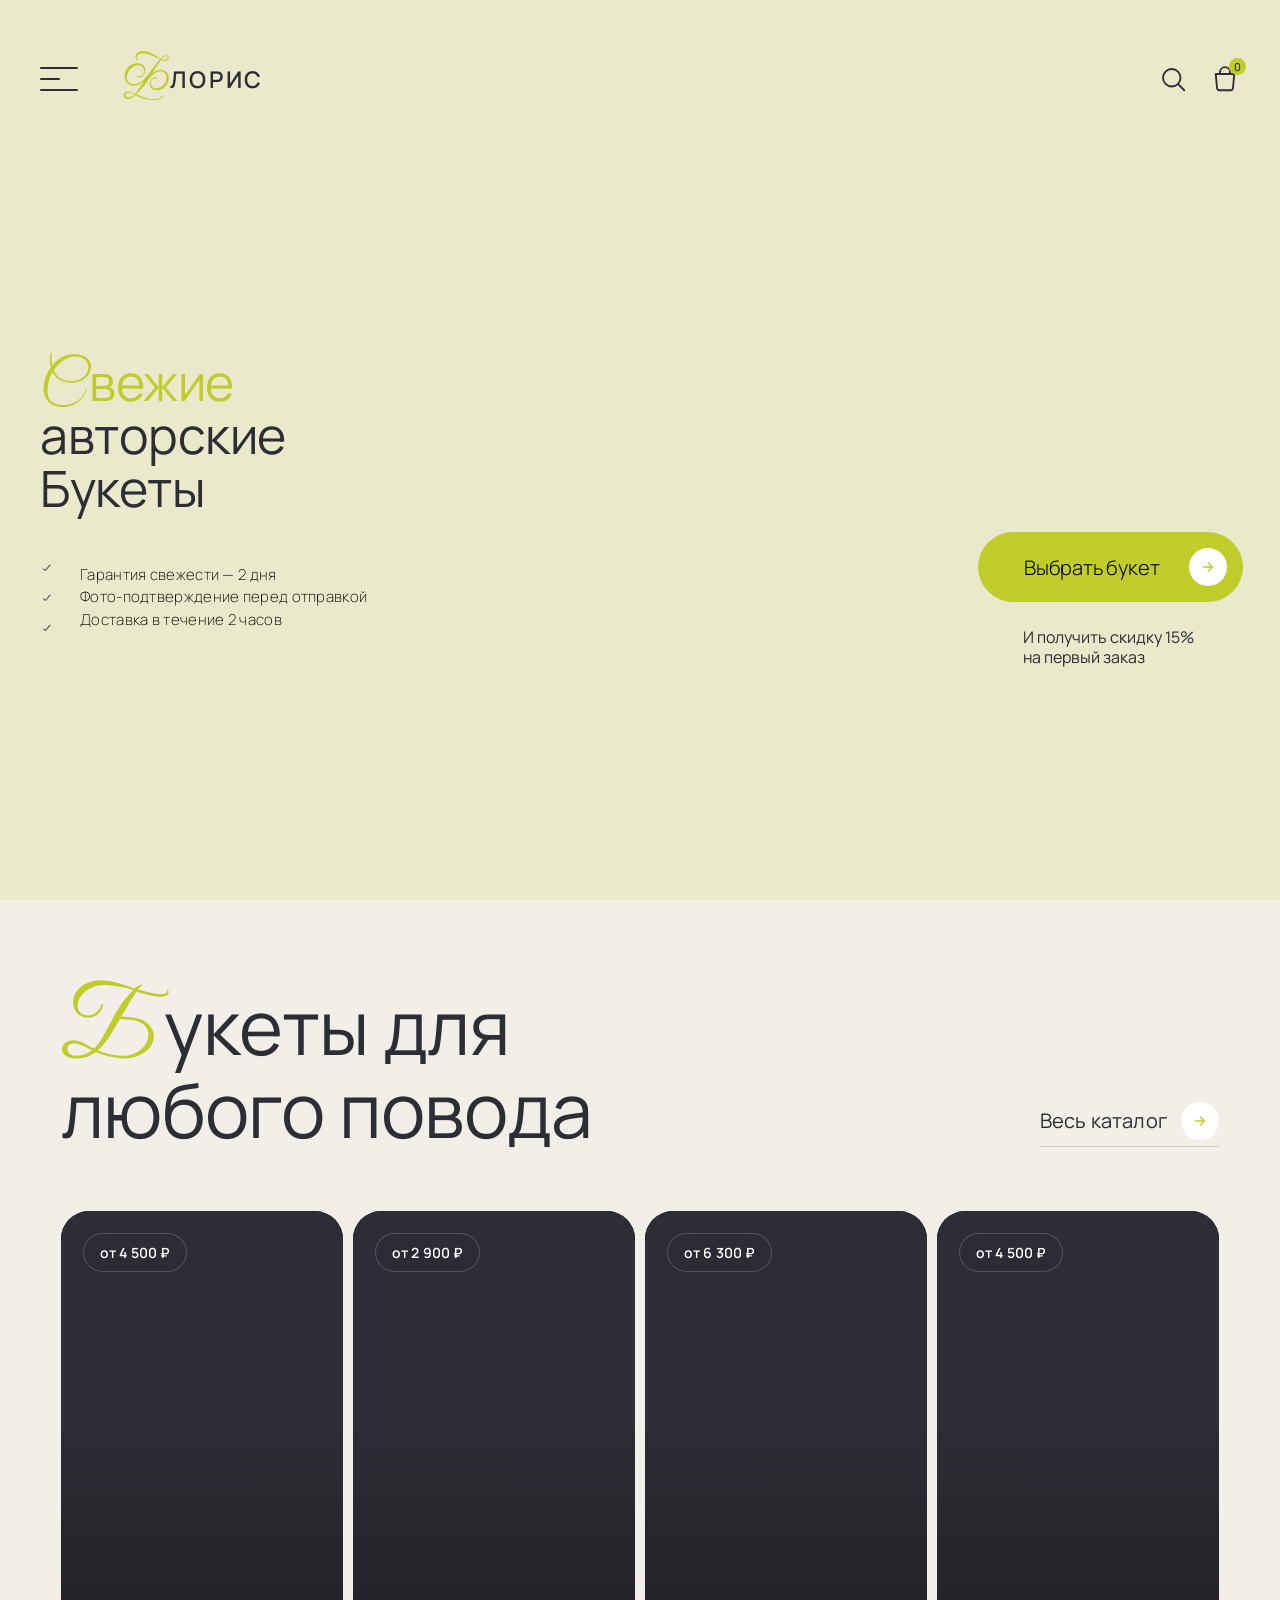
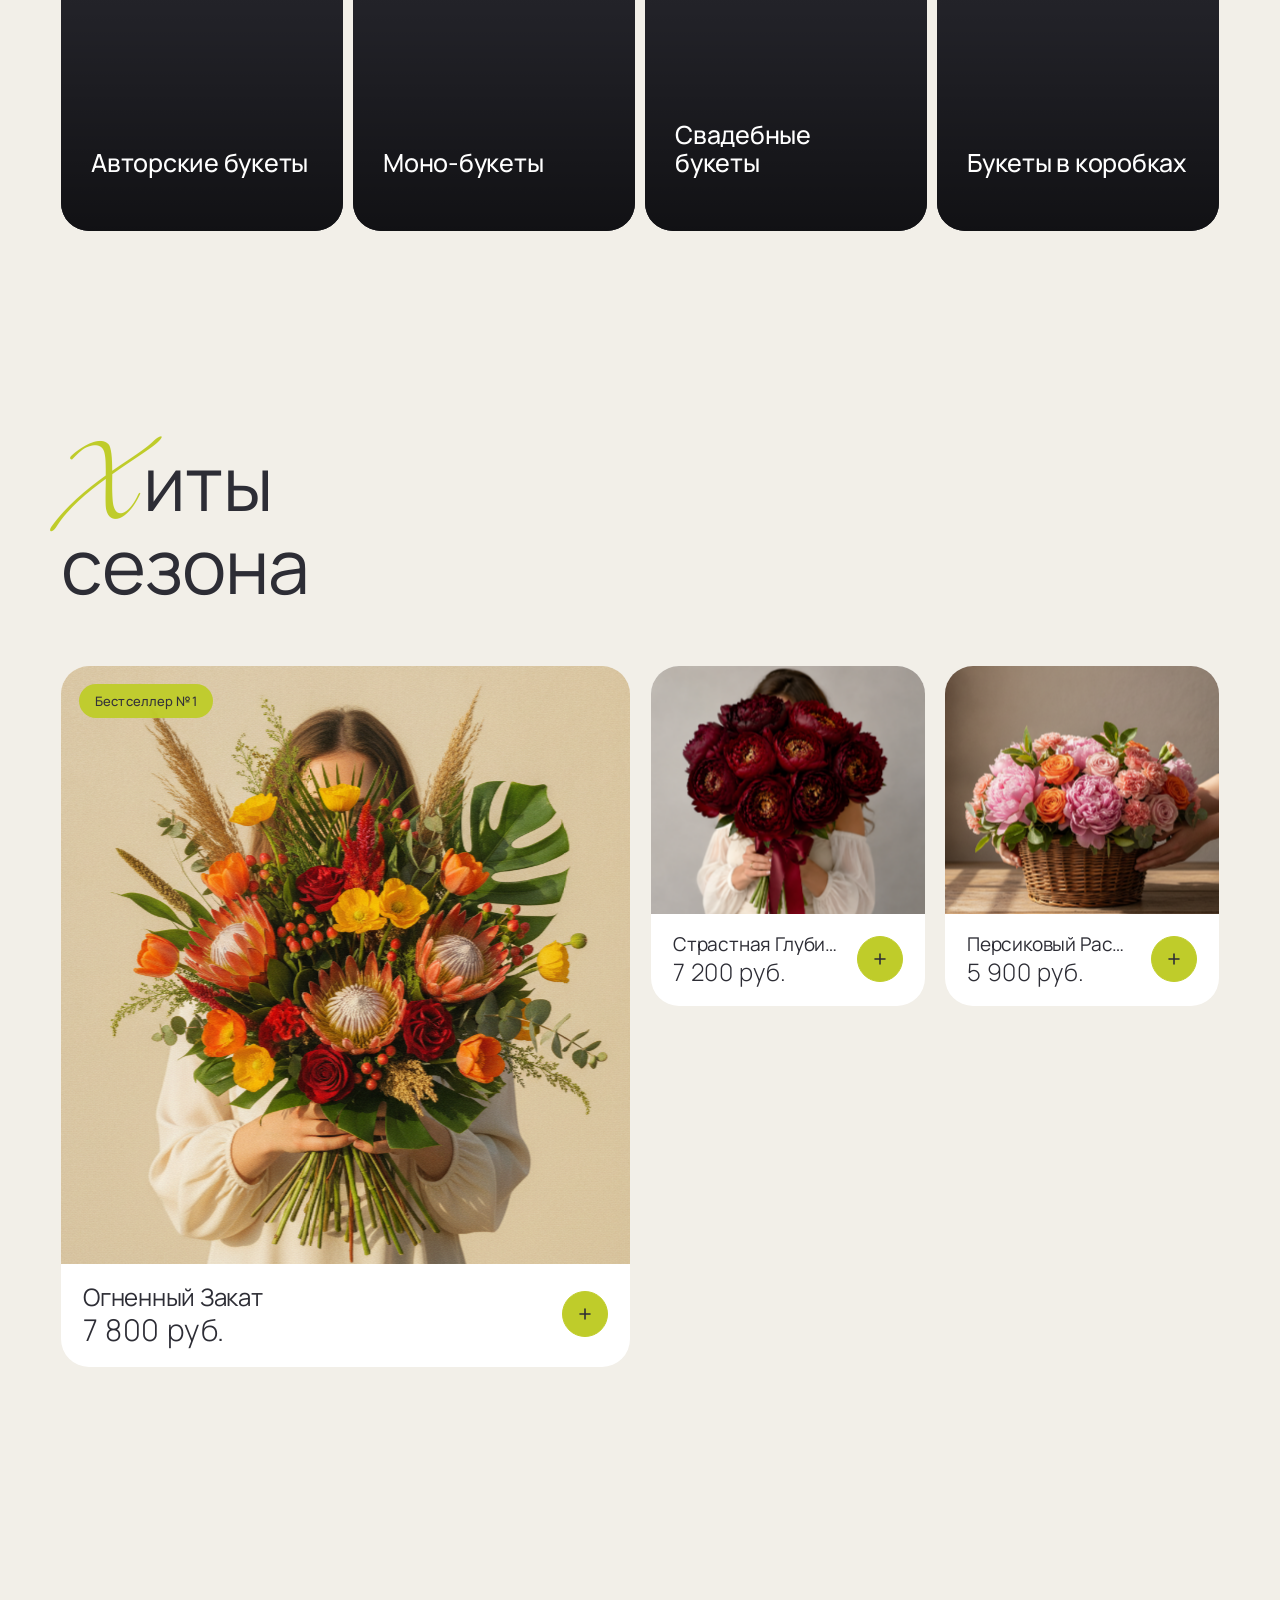
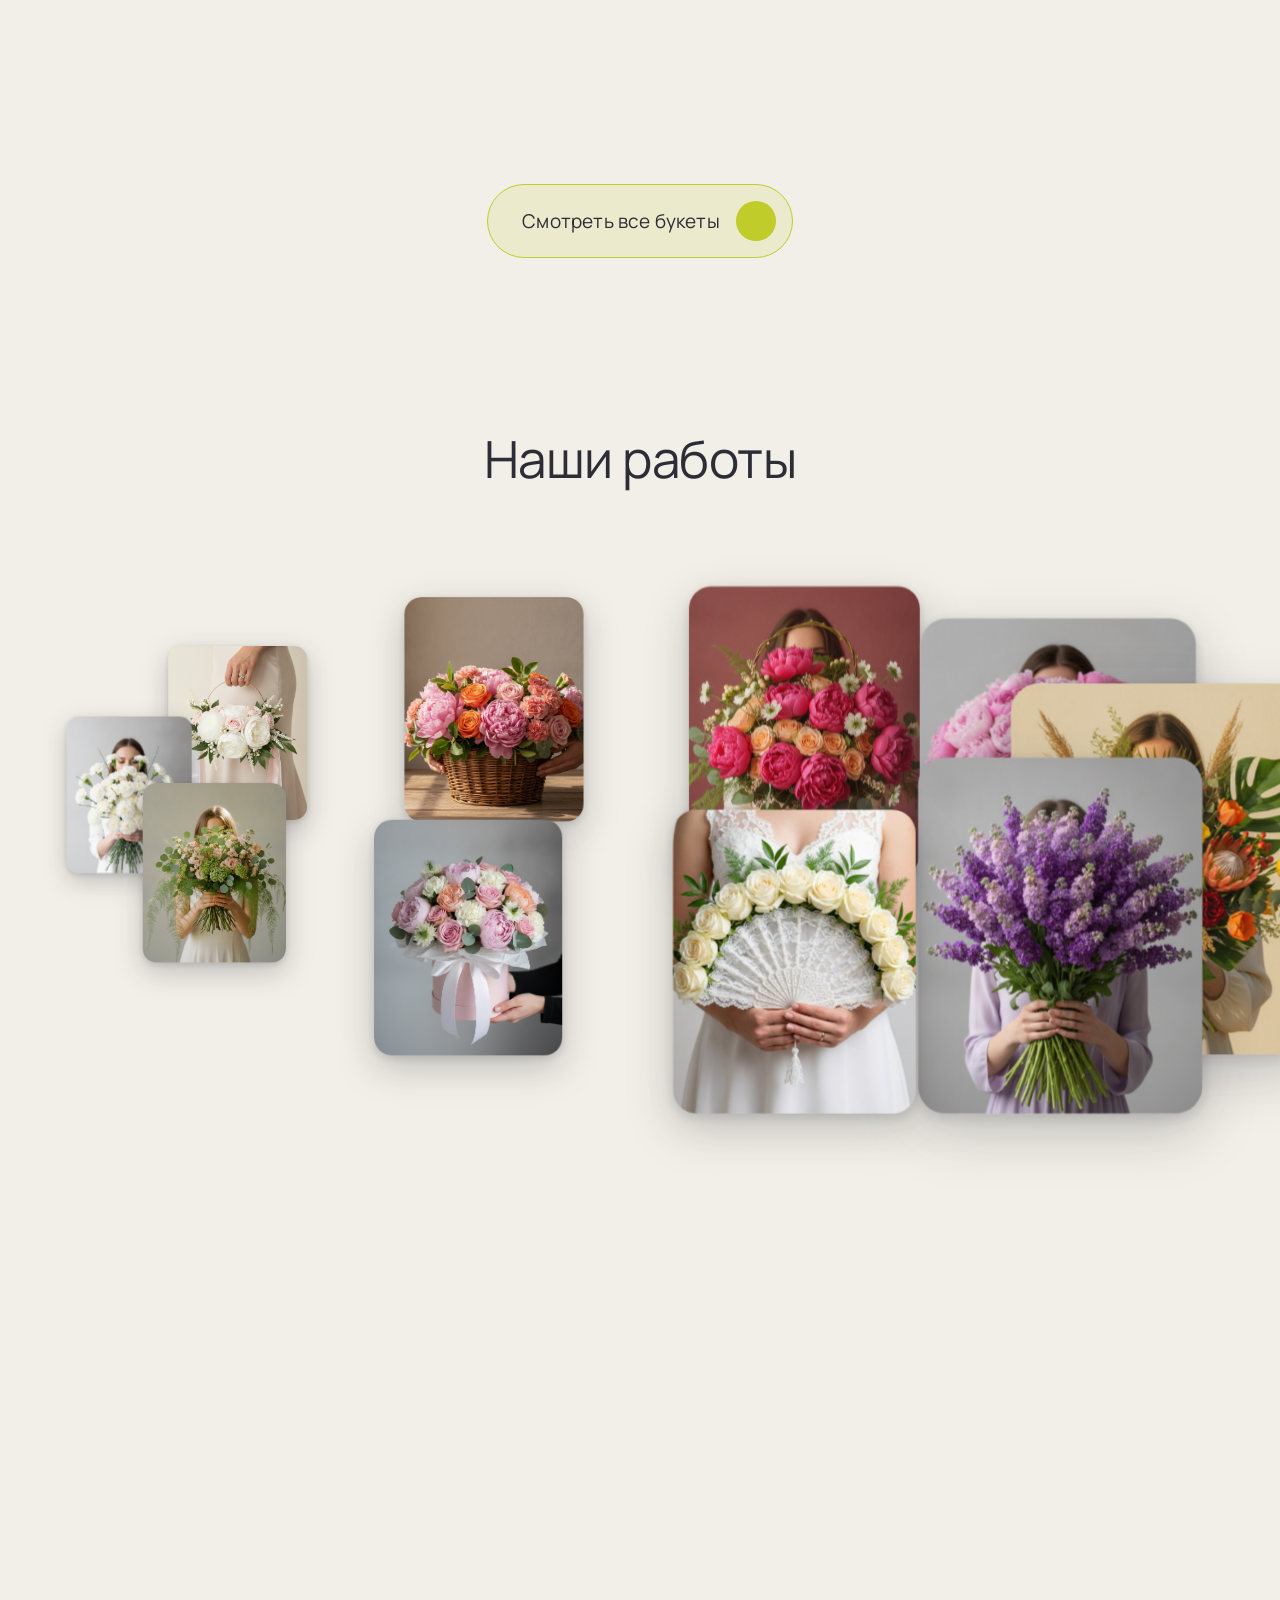
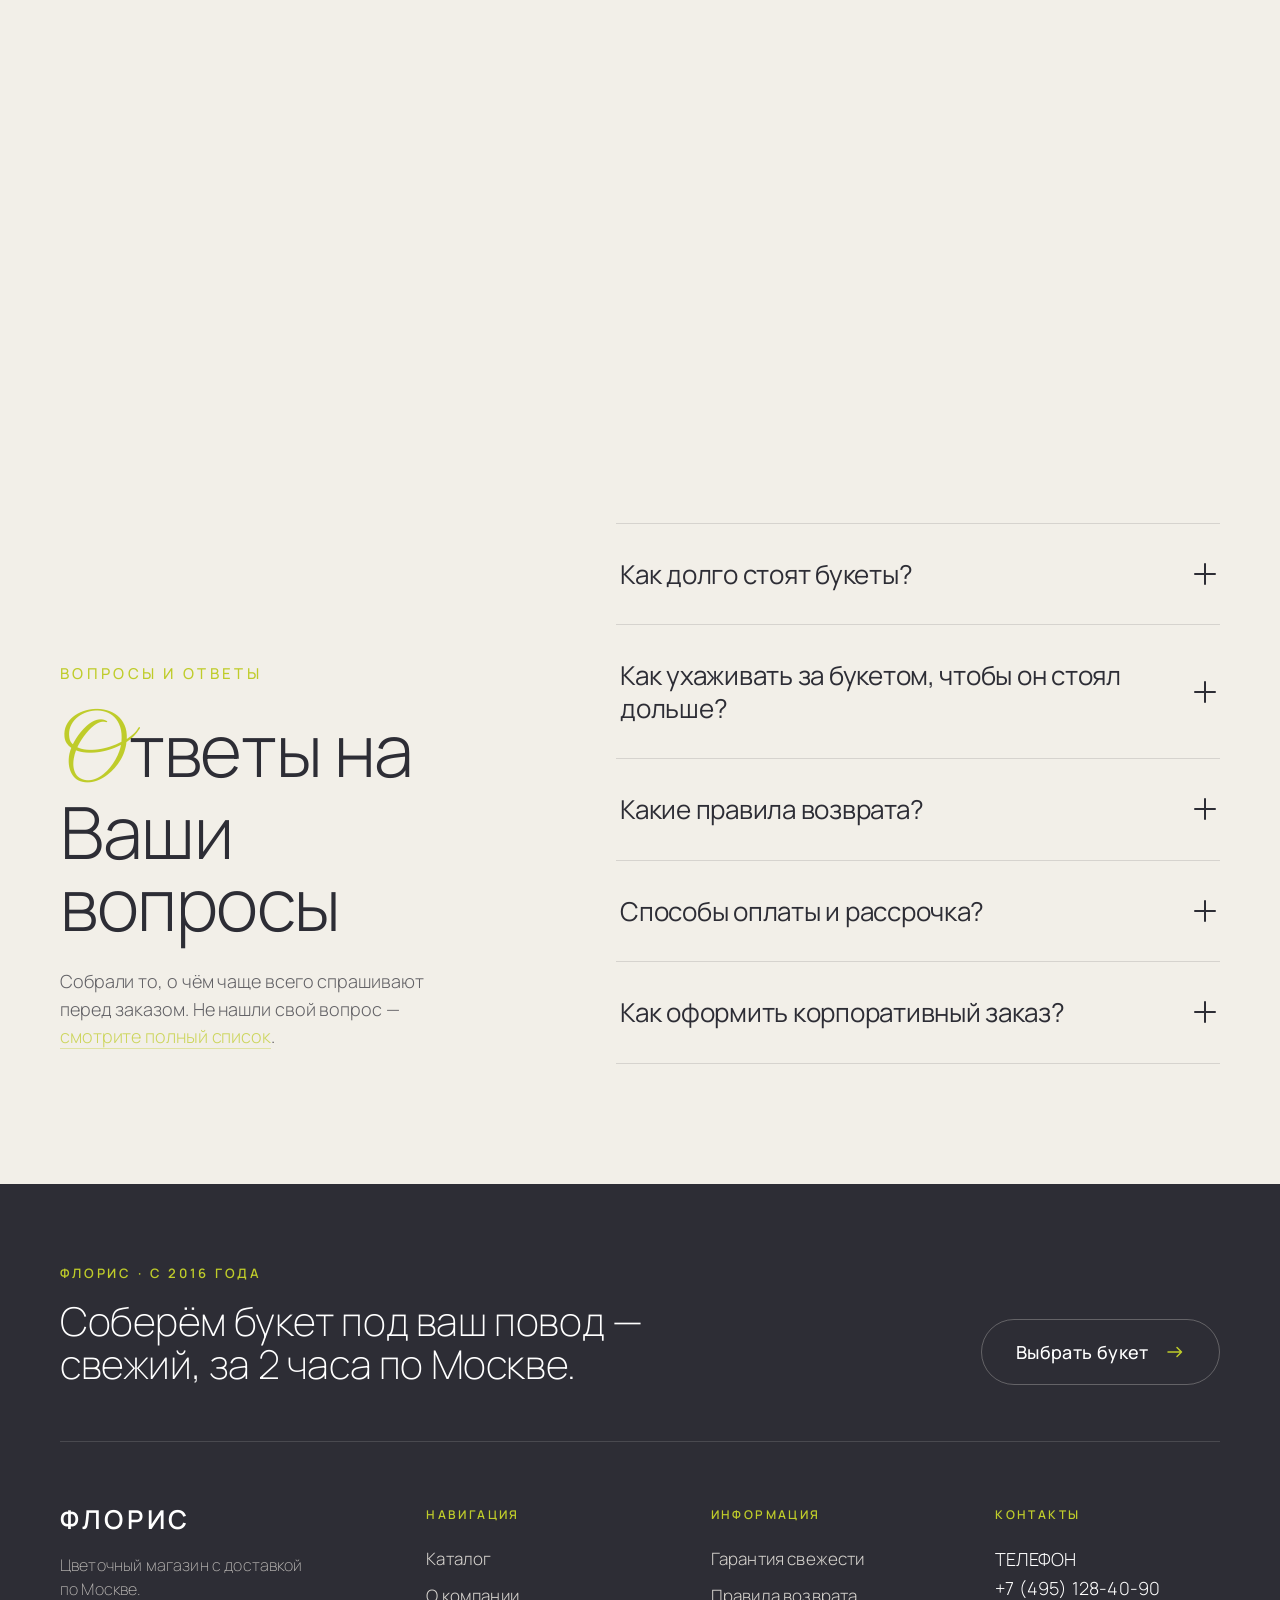
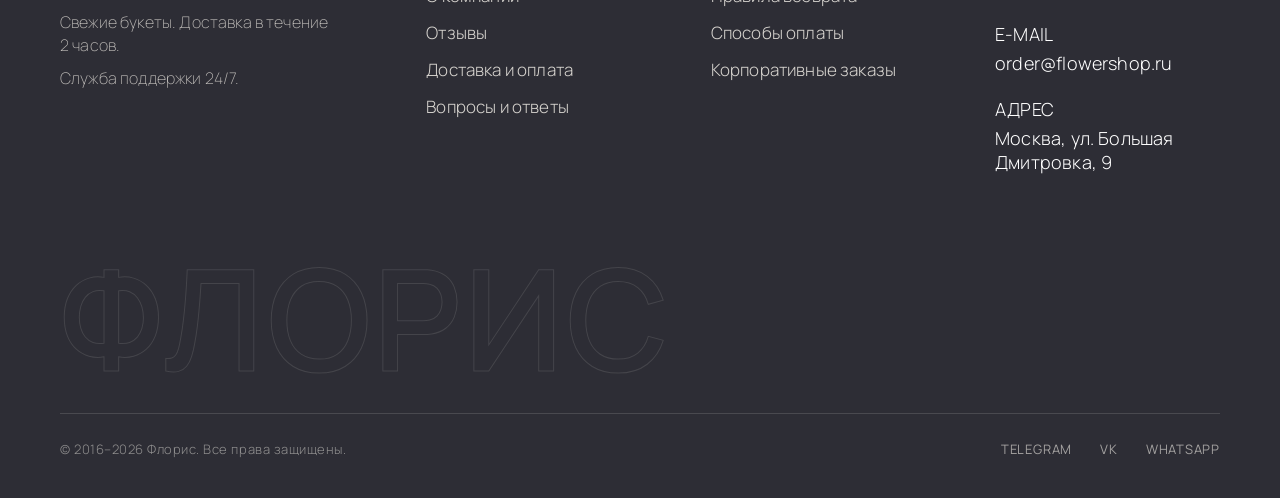
==== commit 046471fb: "Карточки «Что говорят наши клиенты»: цветы — главный объект на фото Исходники портретные (624×780), " ====
--- a/index.html
+++ b/index.html
@@ -246,31 +246,31 @@
       <button class="hr-nav hr-prev" type="button" aria-label="Предыдущие отзывы"><svg viewBox="0 0 24 24" width="22" height="22" fill="none"><path d="M15 5l-7 7 7 7" stroke="currentColor" stroke-width="1.8" stroke-linecap="round" stroke-linejoin="round"/></svg></button>
       <div class="home-reviews-track" id="reviews-track">
         <article class="hr-card">
-          <div class="hr-card-photo"><img src="frames/отзывы 5.webp" alt="Букет от клиента Анны Волковой" loading="lazy"><span class="hr-card-tag">Фото от&nbsp;клиента</span></div>
+          <div class="hr-card-photo"><img src="frames/отзывы 5.webp" alt="Букет от клиента Анны Волковой" loading="lazy" style="object-position:center 85%"><span class="hr-card-tag">Фото от&nbsp;клиента</span></div>
           <span class="home-reviews-stars">★★★★★</span>
           <p class="hr-card-quote">Заказываю букеты каждый месяц на&nbsp;работу. Всегда свежие, цены честные, доставка пунктуальная. Это&nbsp;мой любимый цветочный магазин!</p>
           <div class="home-reviews-author"><span class="home-reviews-avatar av-3">А</span><span class="home-reviews-author-info"><span class="home-reviews-author-name">Анна Волкова</span><span class="home-reviews-author-role">Постоянный клиент</span></span></div>
         </article>
         <article class="hr-card">
-          <div class="hr-card-photo"><img src="frames/отзывы 3.webp" alt="Букет от клиента Елены Козловой" loading="lazy"><span class="hr-card-tag">Фото от&nbsp;клиента</span></div>
+          <div class="hr-card-photo"><img src="frames/отзывы 3.webp" alt="Букет от клиента Елены Козловой" loading="lazy" style="object-position:center 40%"><span class="hr-card-tag">Фото от&nbsp;клиента</span></div>
           <span class="home-reviews-stars">★★★★★</span>
           <p class="hr-card-quote">Заказала букет для&nbsp;мамы на&nbsp;день рождения. Приехал за&nbsp;2&nbsp;часа, свежайший, красивый. Мама была в&nbsp;восторге!</p>
           <div class="home-reviews-author"><span class="home-reviews-avatar av-1">Е</span><span class="home-reviews-author-info"><span class="home-reviews-author-name">Елена Козлова</span><span class="home-reviews-author-role">Клиент</span></span></div>
         </article>
         <article class="hr-card">
-          <div class="hr-card-photo"><img src="frames/отзывы 2.webp" alt="Букет от клиента Максима Сорокина" loading="lazy"><span class="hr-card-tag">Фото от&nbsp;клиента</span></div>
+          <div class="hr-card-photo"><img src="frames/отзывы 2.webp" alt="Букет от клиента Максима Сорокина" loading="lazy" style="object-position:center 5%"><span class="hr-card-tag">Фото от&nbsp;клиента</span></div>
           <span class="home-reviews-stars">★★★★★</span>
           <p class="hr-card-quote">Купил букет без&nbsp;шипов для&nbsp;дочки, как&nbsp;просил. Цветы стоят уже 3&nbsp;недели в&nbsp;вазе! Не&nbsp;ожидал такого качества.</p>
           <div class="home-reviews-author"><span class="home-reviews-avatar av-2">М</span><span class="home-reviews-author-info"><span class="home-reviews-author-name">Максим Сорокин</span><span class="home-reviews-author-role">Новый клиент</span></span></div>
         </article>
         <article class="hr-card">
-          <div class="hr-card-photo"><img src="frames/отзывы 4.webp" alt="Букет от клиента Ирины Мироновой" loading="lazy"><span class="hr-card-tag">Фото от&nbsp;клиента</span></div>
+          <div class="hr-card-photo"><img src="frames/отзывы 4.webp" alt="Букет от клиента Ирины Мироновой" loading="lazy" style="object-position:center 35%"><span class="hr-card-tag">Фото от&nbsp;клиента</span></div>
           <span class="home-reviews-stars">★★★★★</span>
           <p class="hr-card-quote">Чудесный магазин! Цветы, как&nbsp;на&nbsp;фото. Доставили с&nbsp;открыткой. Мужа растрогали до&nbsp;слёз. Спасибо за&nbsp;заботу к&nbsp;деталям!</p>
           <div class="home-reviews-author"><span class="home-reviews-avatar av-4">И</span><span class="home-reviews-author-info"><span class="home-reviews-author-name">Ирина Миронова</span><span class="home-reviews-author-role">Клиент</span></span></div>
         </article>
         <article class="hr-card">
-          <div class="hr-card-photo"><img src="frames/отзывы 1.webp" alt="Букет от клиента Олега Петрова" loading="lazy"><span class="hr-card-tag">Фото от&nbsp;клиента</span></div>
+          <div class="hr-card-photo"><img src="frames/отзывы 1.webp" alt="Букет от клиента Олега Петрова" loading="lazy" style="object-position:center 20%"><span class="hr-card-tag">Фото от&nbsp;клиента</span></div>
           <span class="home-reviews-stars">★★★★★</span>
           <p class="hr-card-quote">Позвонил с&nbsp;вопросом — флорист подробно объяснил, какие цветы в&nbsp;сезоне и&nbsp;что&nbsp;дольше стоит. Порекомендовал друзьям!</p>
           <div class="home-reviews-author"><span class="home-reviews-avatar av-5">О</span><span class="home-reviews-author-info"><span class="home-reviews-author-name">Олег Петров</span><span class="home-reviews-author-role">Клиент</span></span></div>
--- a/styles.css
+++ b/styles.css
@@ -299,7 +299,7 @@
    ничего не режет; читаемость текста держим мягким градиентом-вуалью. */
 /* hero = высота видимого экрана (в пределах исходной канвы) — видео доходит до низа блока,
    под ним нет пустой дыры даже когда экран ниже 1080px */
-.hero{height:min(100svh, 1080px);min-height:620px;}
+.hero{height:min(100svh, 1080px);min-height:620px;background:#EAE9CB;}
 /* видео в своём объёме справа; overflow НЕ скрыт — цветы не режутся при повороте.
    Позиция/размер в % от canvas (351/1920, 1352/1920) — не уезжает за вьюпорт на <1920px */
 /* видео прижато к НИЖНЕЙ границе блока и тянется вверх адаптивно под высоту hero */
@@ -373,7 +373,7 @@
    КАТАЛОГ-ПРЕВЬЮ — Magnetic Dock Carousel
    (4 видео-полосы встык, магнитное flex-grow расширение)
    ===================================================== */
-.home-catalog{height:auto;padding:150px 61px 120px;}
+.home-catalog{height:auto;padding:85px 61px 120px;}
 .home-catalog-head{
   display:flex;align-items:flex-end;justify-content:space-between;gap:40px;margin-bottom:64px;
 }
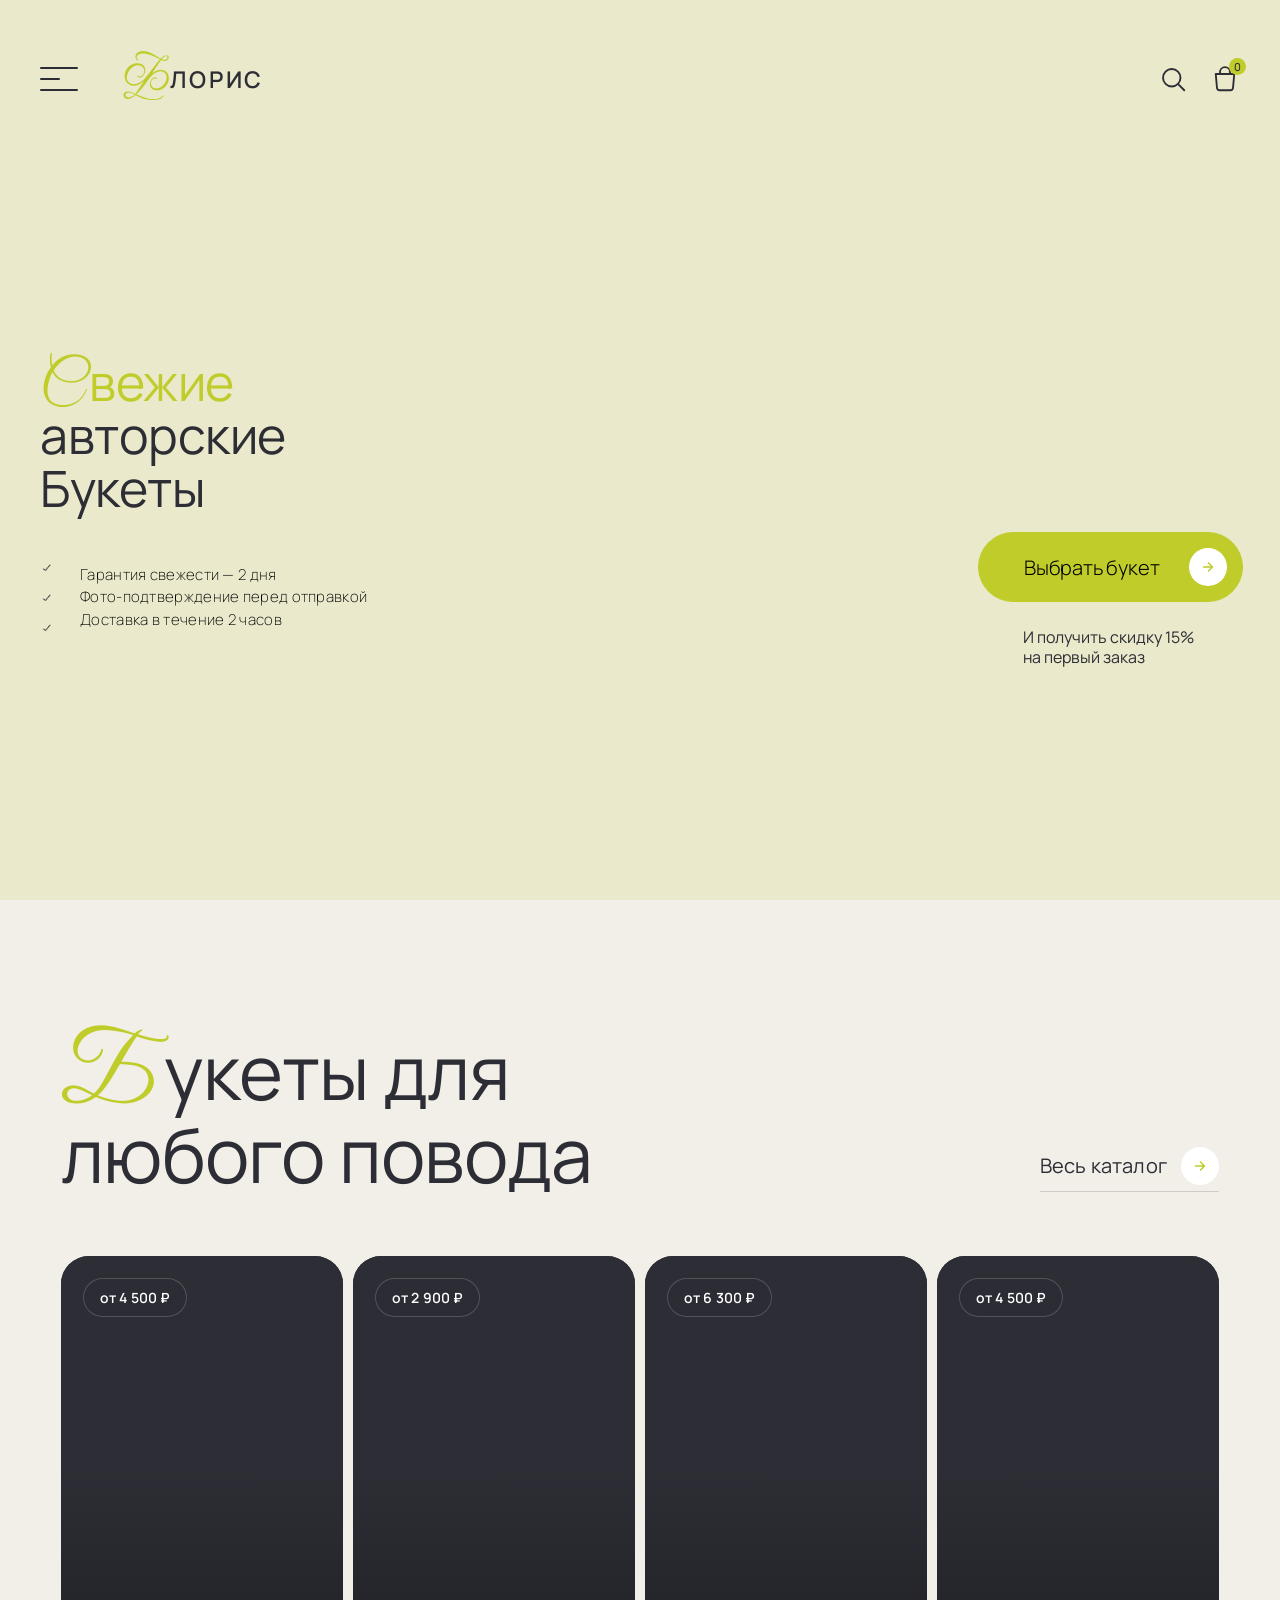
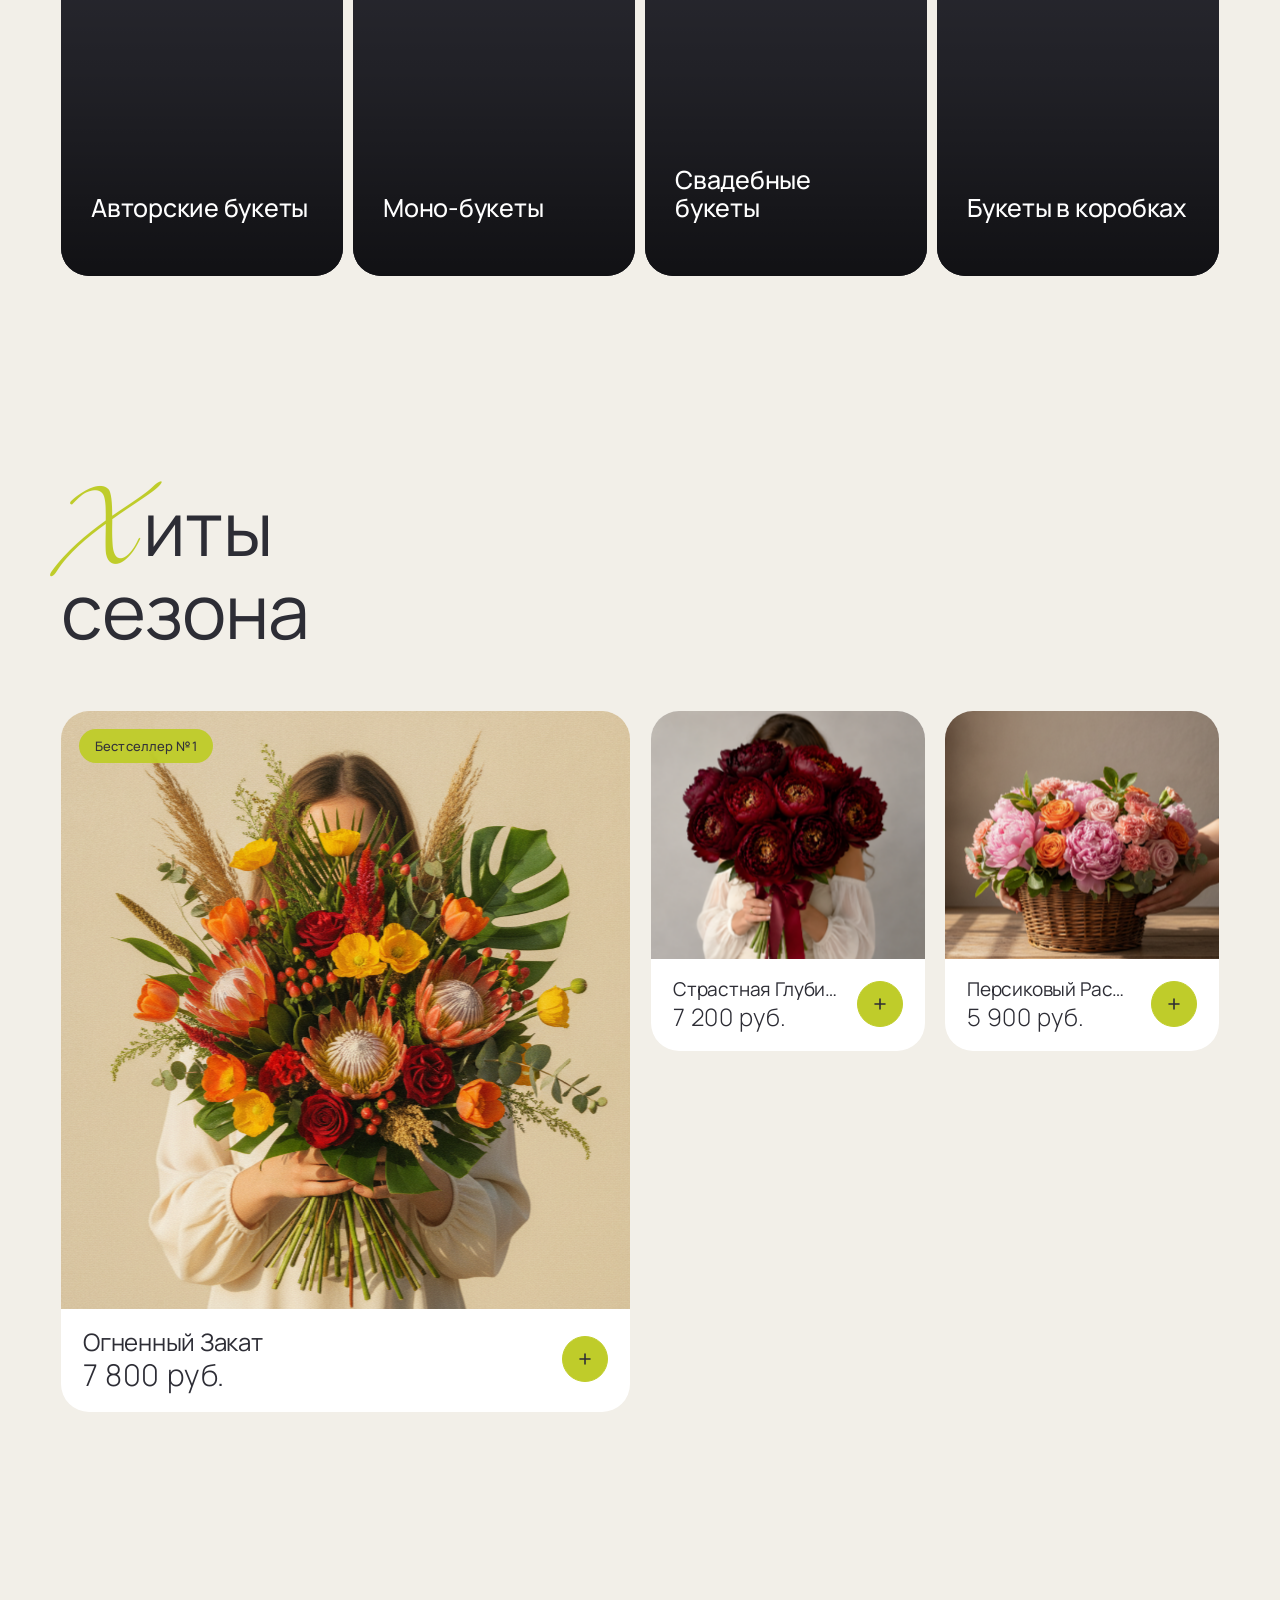
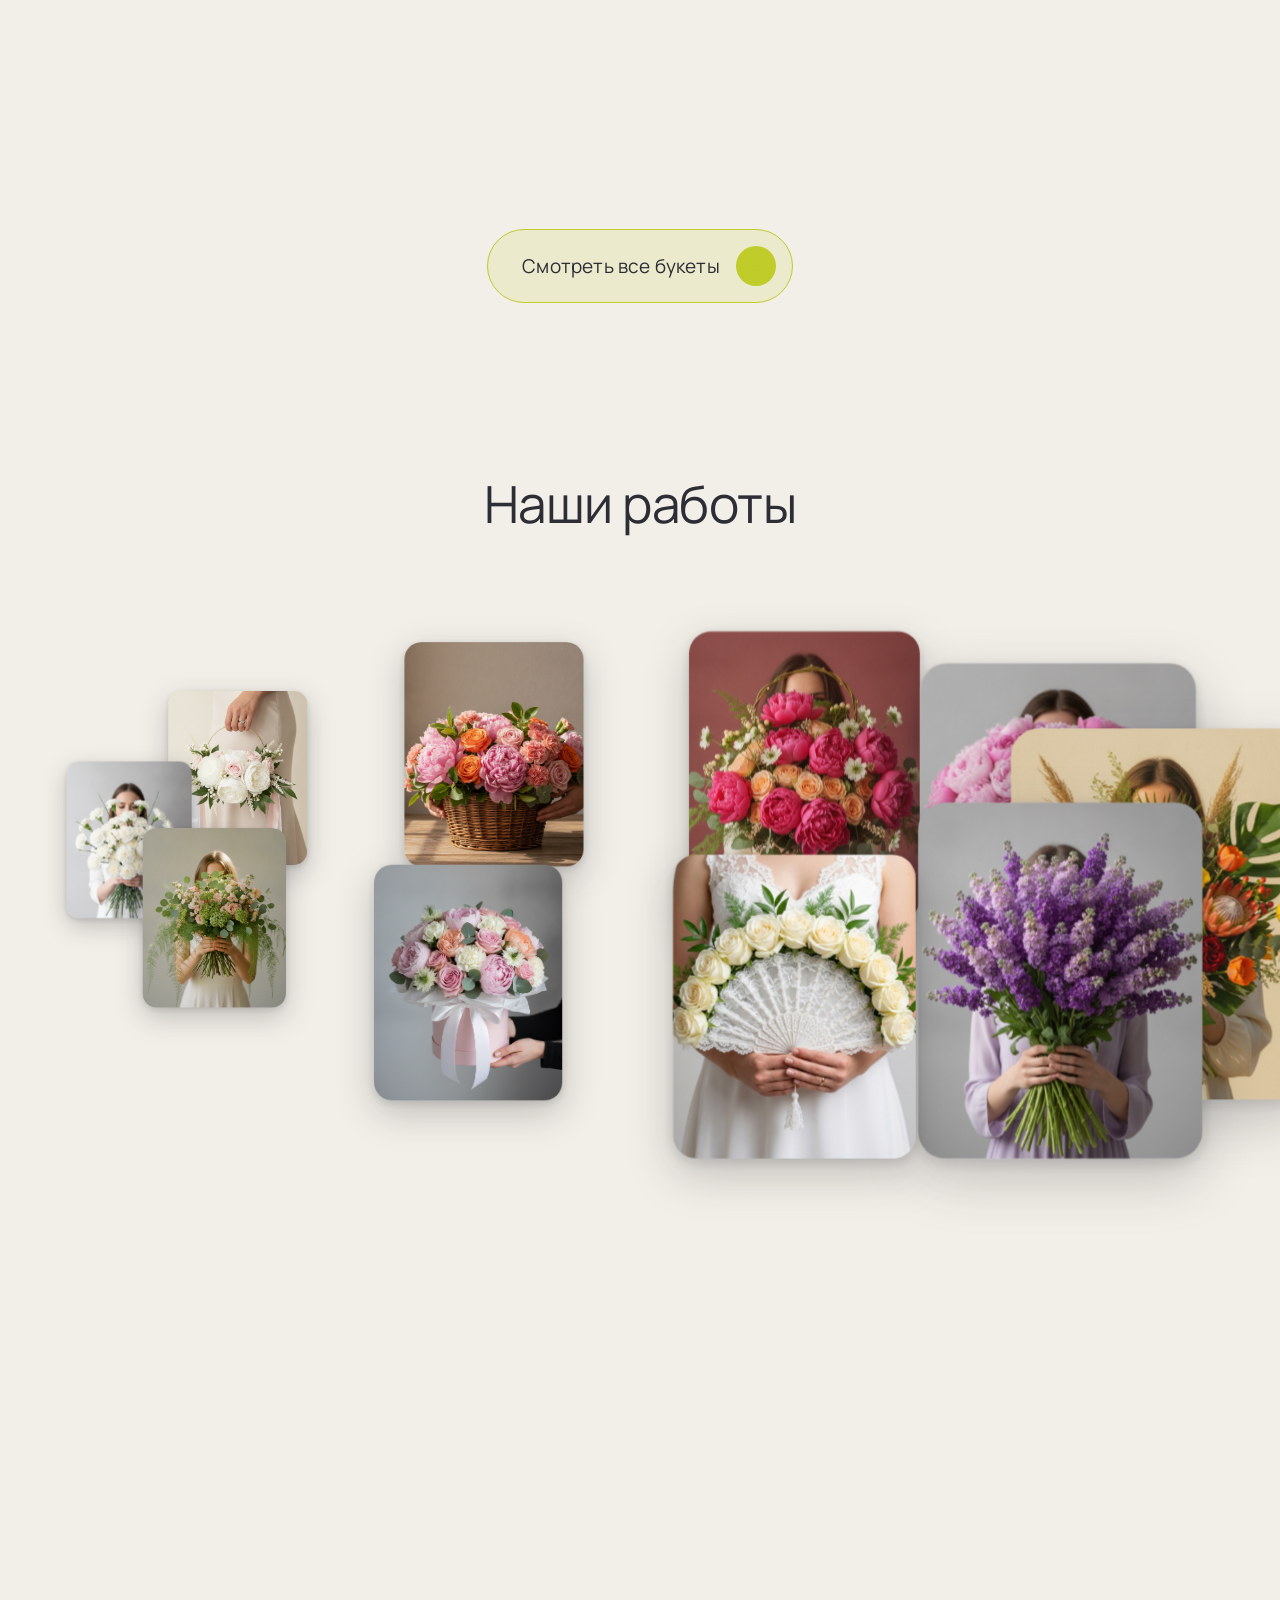
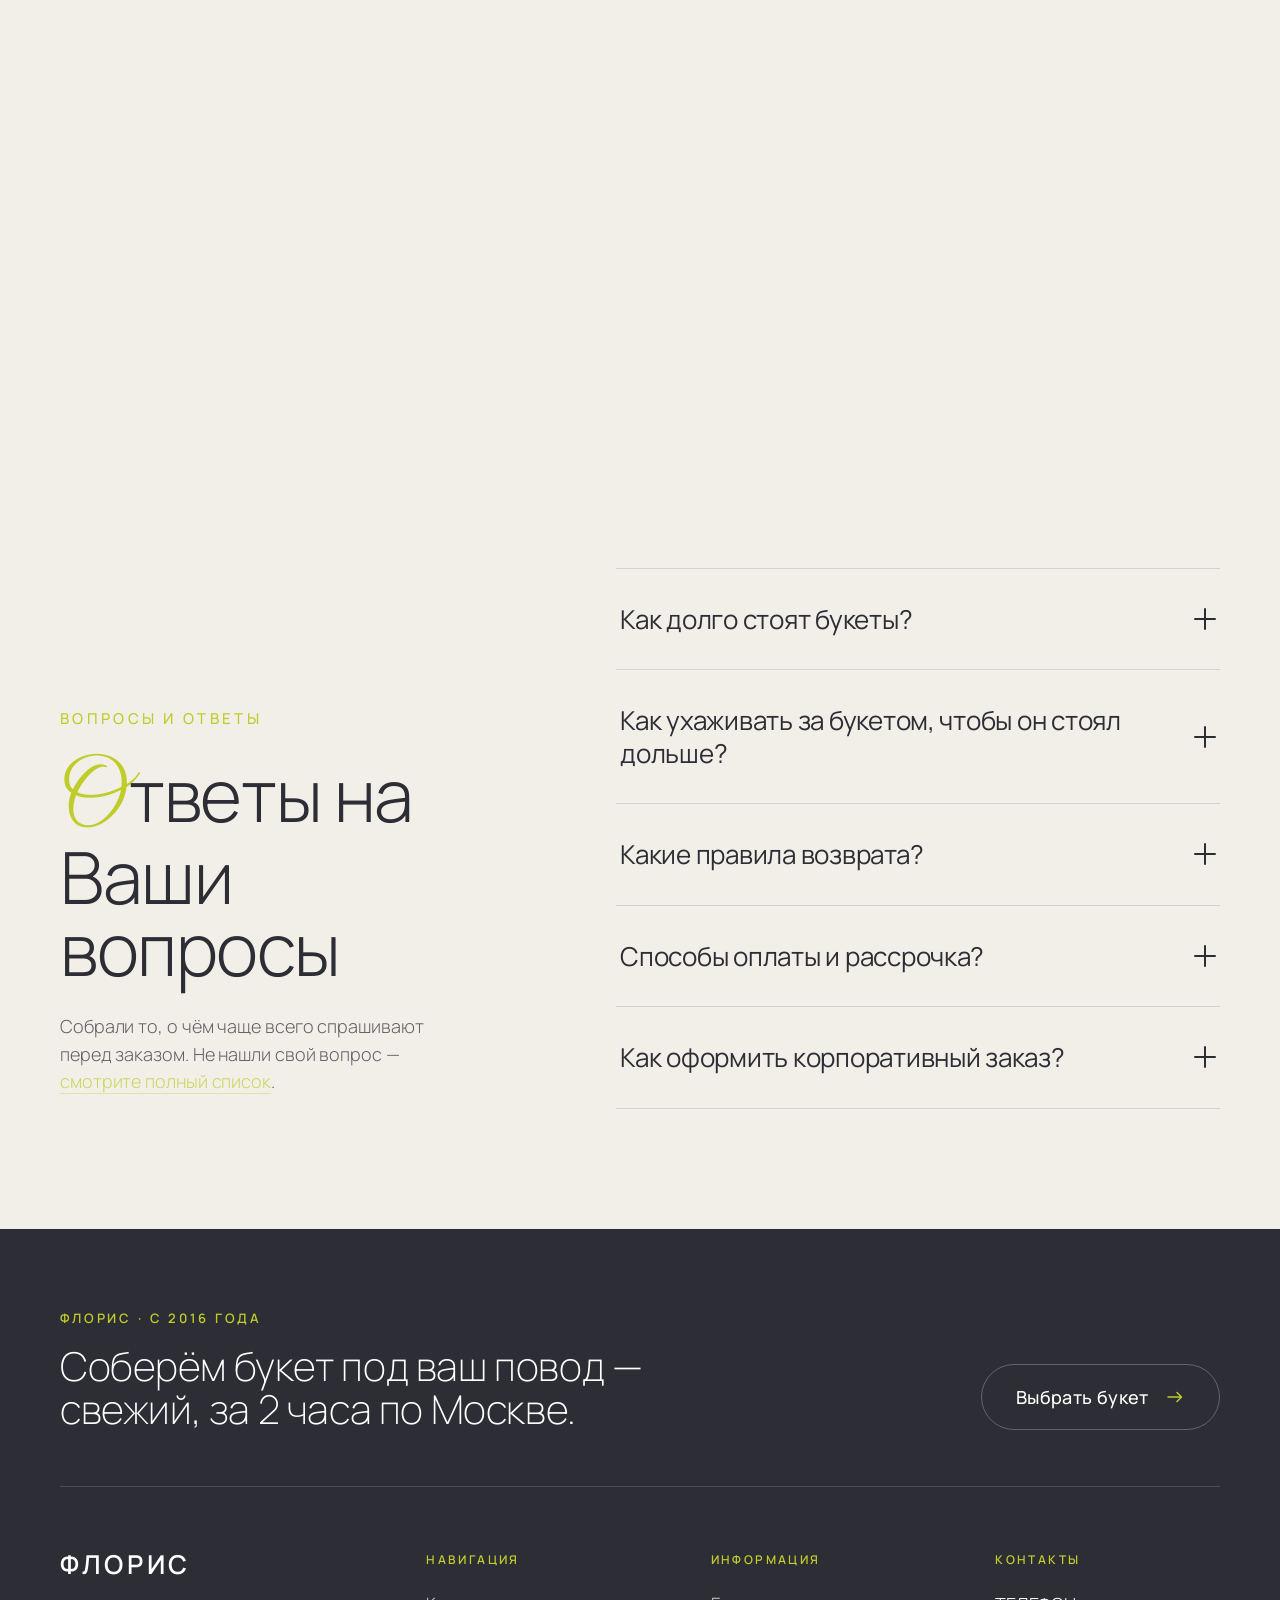
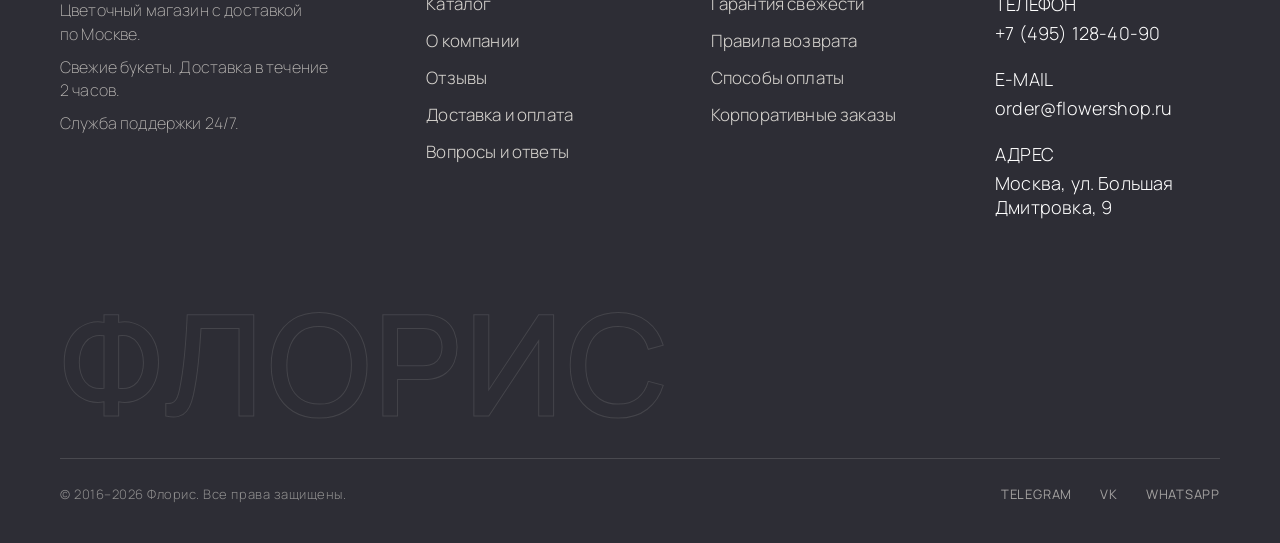
==== commit c4b0c08d: "Отзыв Елены Козловой: «в восторге!» → «в полнейшем восторге!»" ====
--- a/index.html
+++ b/index.html
@@ -254,7 +254,7 @@
         <article class="hr-card">
           <div class="hr-card-photo"><img src="frames/отзывы 3.webp" alt="Букет от клиента Елены Козловой" loading="lazy" style="object-position:center 40%"><span class="hr-card-tag">Фото от&nbsp;клиента</span></div>
           <span class="home-reviews-stars">★★★★★</span>
-          <p class="hr-card-quote">Заказала букет для&nbsp;мамы на&nbsp;день рождения. Приехал за&nbsp;2&nbsp;часа, свежайший, красивый. Мама была в&nbsp;восторге!</p>
+          <p class="hr-card-quote">Заказала букет для&nbsp;мамы на&nbsp;день рождения. Приехал за&nbsp;2&nbsp;часа, свежайший, красивый. Мама была в&nbsp;полнейшем восторге!</p>
           <div class="home-reviews-author"><span class="home-reviews-avatar av-1">Е</span><span class="home-reviews-author-info"><span class="home-reviews-author-name">Елена Козлова</span><span class="home-reviews-author-role">Клиент</span></span></div>
         </article>
         <article class="hr-card">
--- a/styles.css
+++ b/styles.css
@@ -373,7 +373,7 @@
    КАТАЛОГ-ПРЕВЬЮ — Magnetic Dock Carousel
    (4 видео-полосы встык, магнитное flex-grow расширение)
    ===================================================== */
-.home-catalog{height:auto;padding:85px 61px 120px;}
+.home-catalog{height:auto;padding:130px 61px 120px;}
 .home-catalog-head{
   display:flex;align-items:flex-end;justify-content:space-between;gap:40px;margin-bottom:64px;
 }
@@ -1130,10 +1130,11 @@
 .review-author-name{font-family:var(--font-sans);font-weight:600;font-size:15px;letter-spacing:0.01em;color:var(--dark);}
 .review-author-role{font-family:var(--font-sans);font-weight:300;font-size:13px;letter-spacing:0.01em;color:var(--dark);opacity:0.55;}
 
-.review-shot-badge{display:flex;align-items:center;justify-content:flex-end;width:100%;margin-top:auto;align-self:stretch;padding-top:16px;}
+.review-shot-badge{display:block;width:100%;margin-top:20px;}
 /* .leaf (розовый цветок-лого) убран по правилу декора — оставляем только фото букета от клиента */
 .review-shot-badge img.leaf{display:none;}
-.review-shot-badge .face-frame{width:120px;height:150px;flex:none;border-radius:16px;overflow:hidden;}
+/* фото на всю ширину карточки — было 120×150 в углу, оставляло много пустого места */
+.review-shot-badge .face-frame{width:100%;height:240px;border-radius:16px;overflow:hidden;}
 .review-shot-badge img.face{width:100%;height:100%;object-fit:cover;display:block;}
 
 .reviews-actions{position:static;left:auto;top:auto;right:auto;width:100%;max-width:1798px;margin:clamp(40px,5vw,64px) auto 0;padding:0 var(--page-pad);box-sizing:border-box;display:flex;flex-wrap:wrap;align-items:center;justify-content:space-between;gap:20px;}
